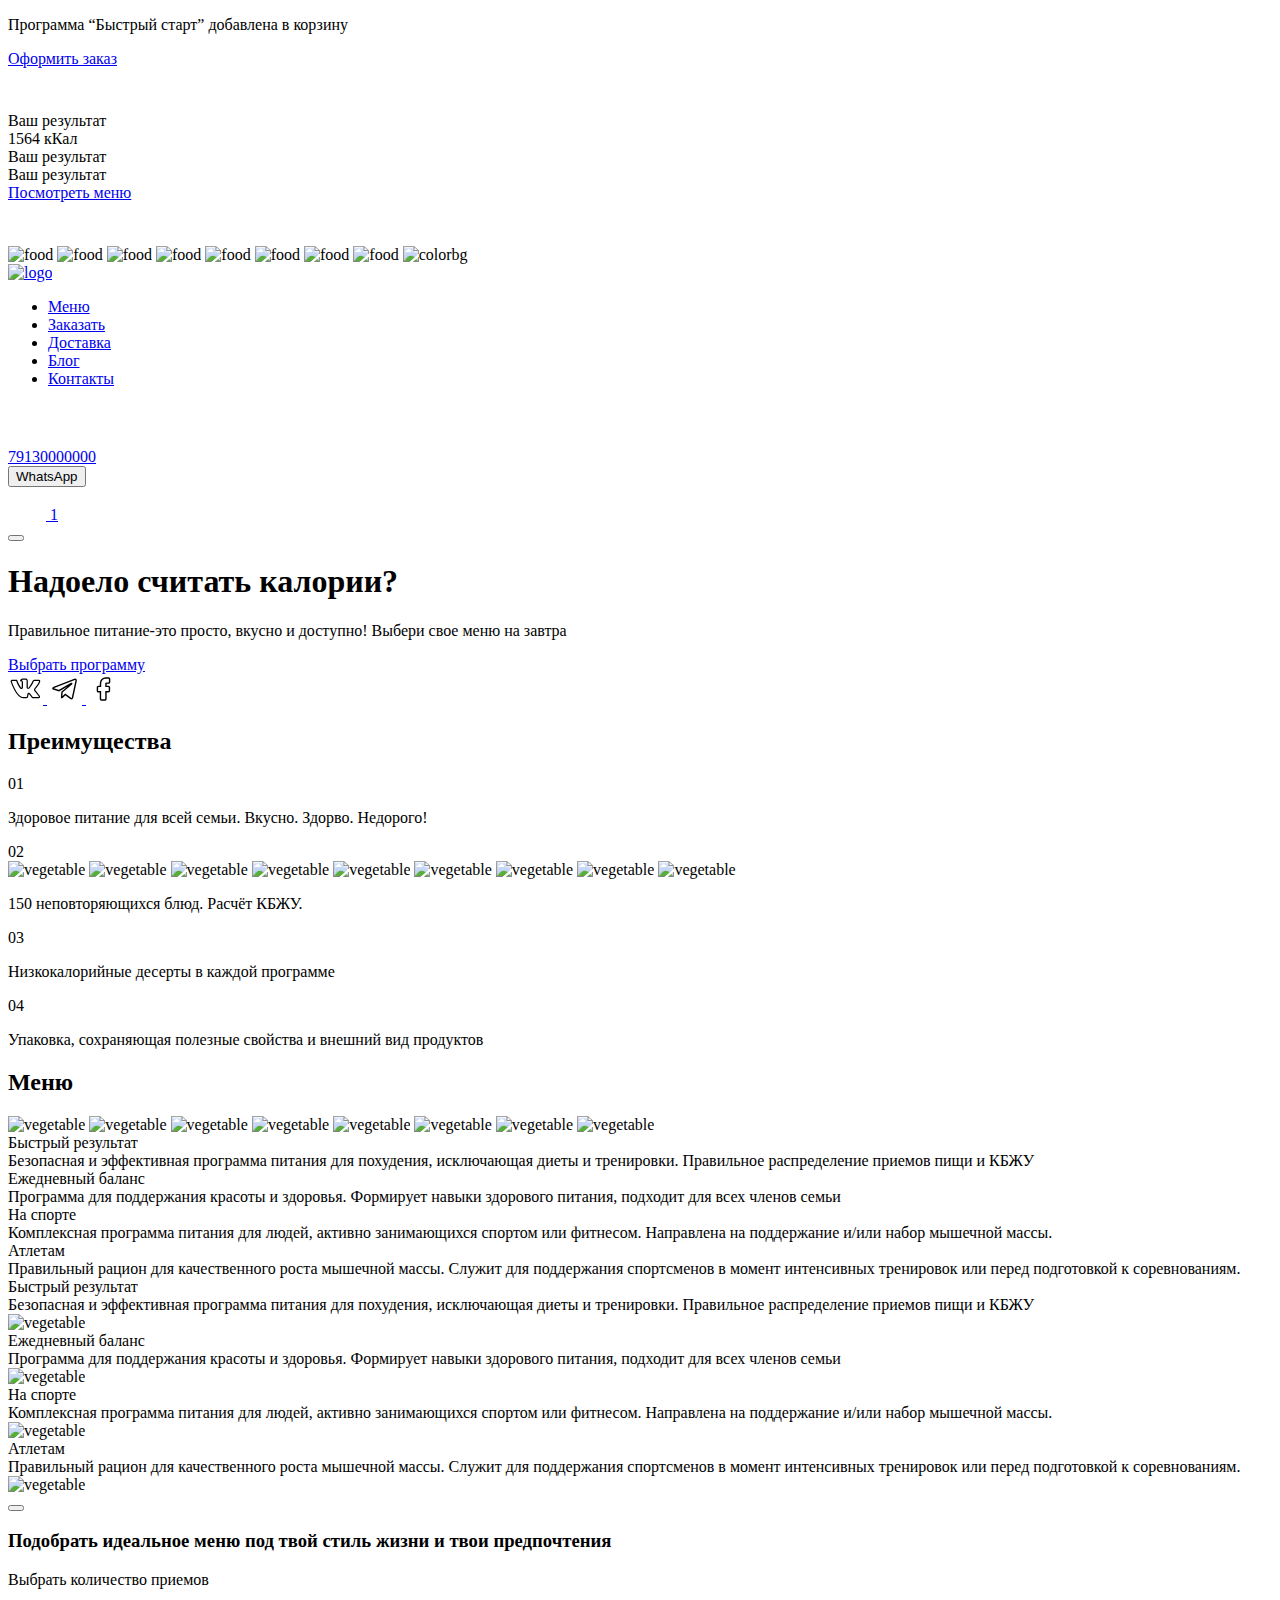
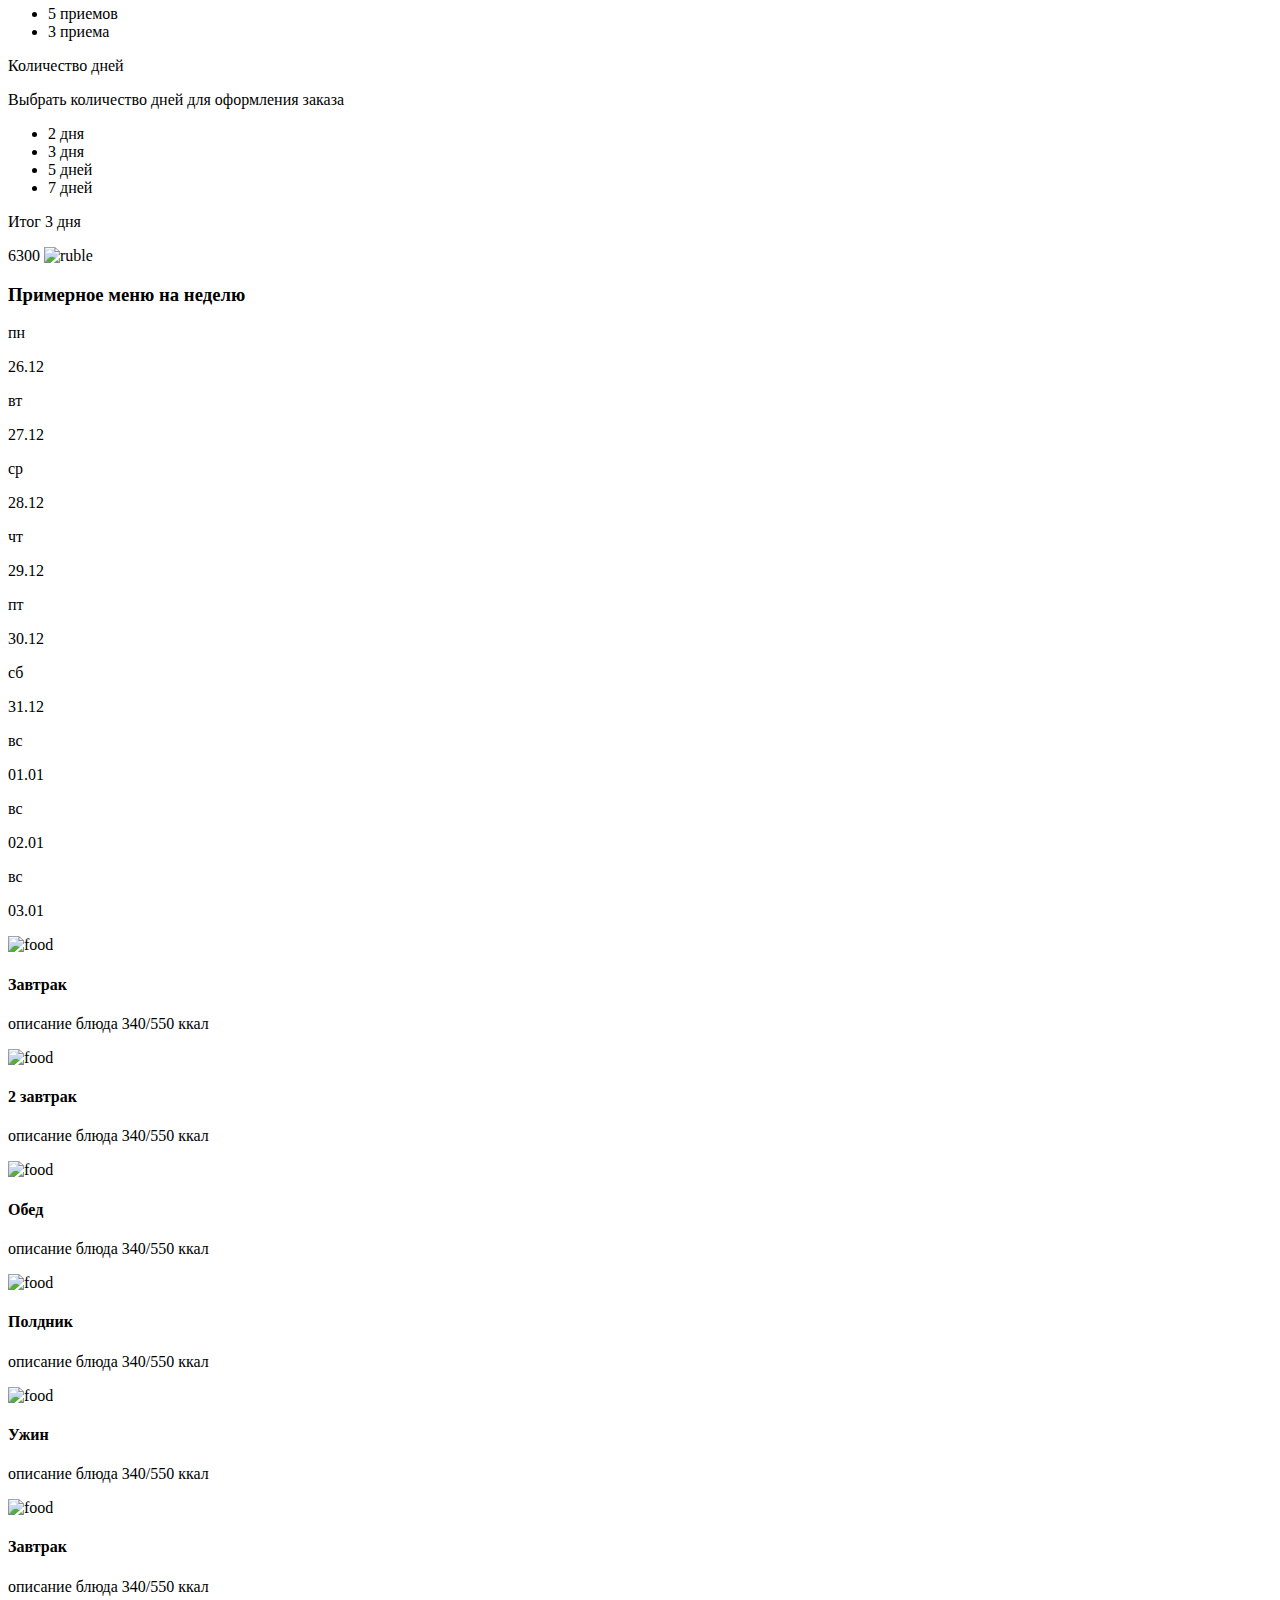
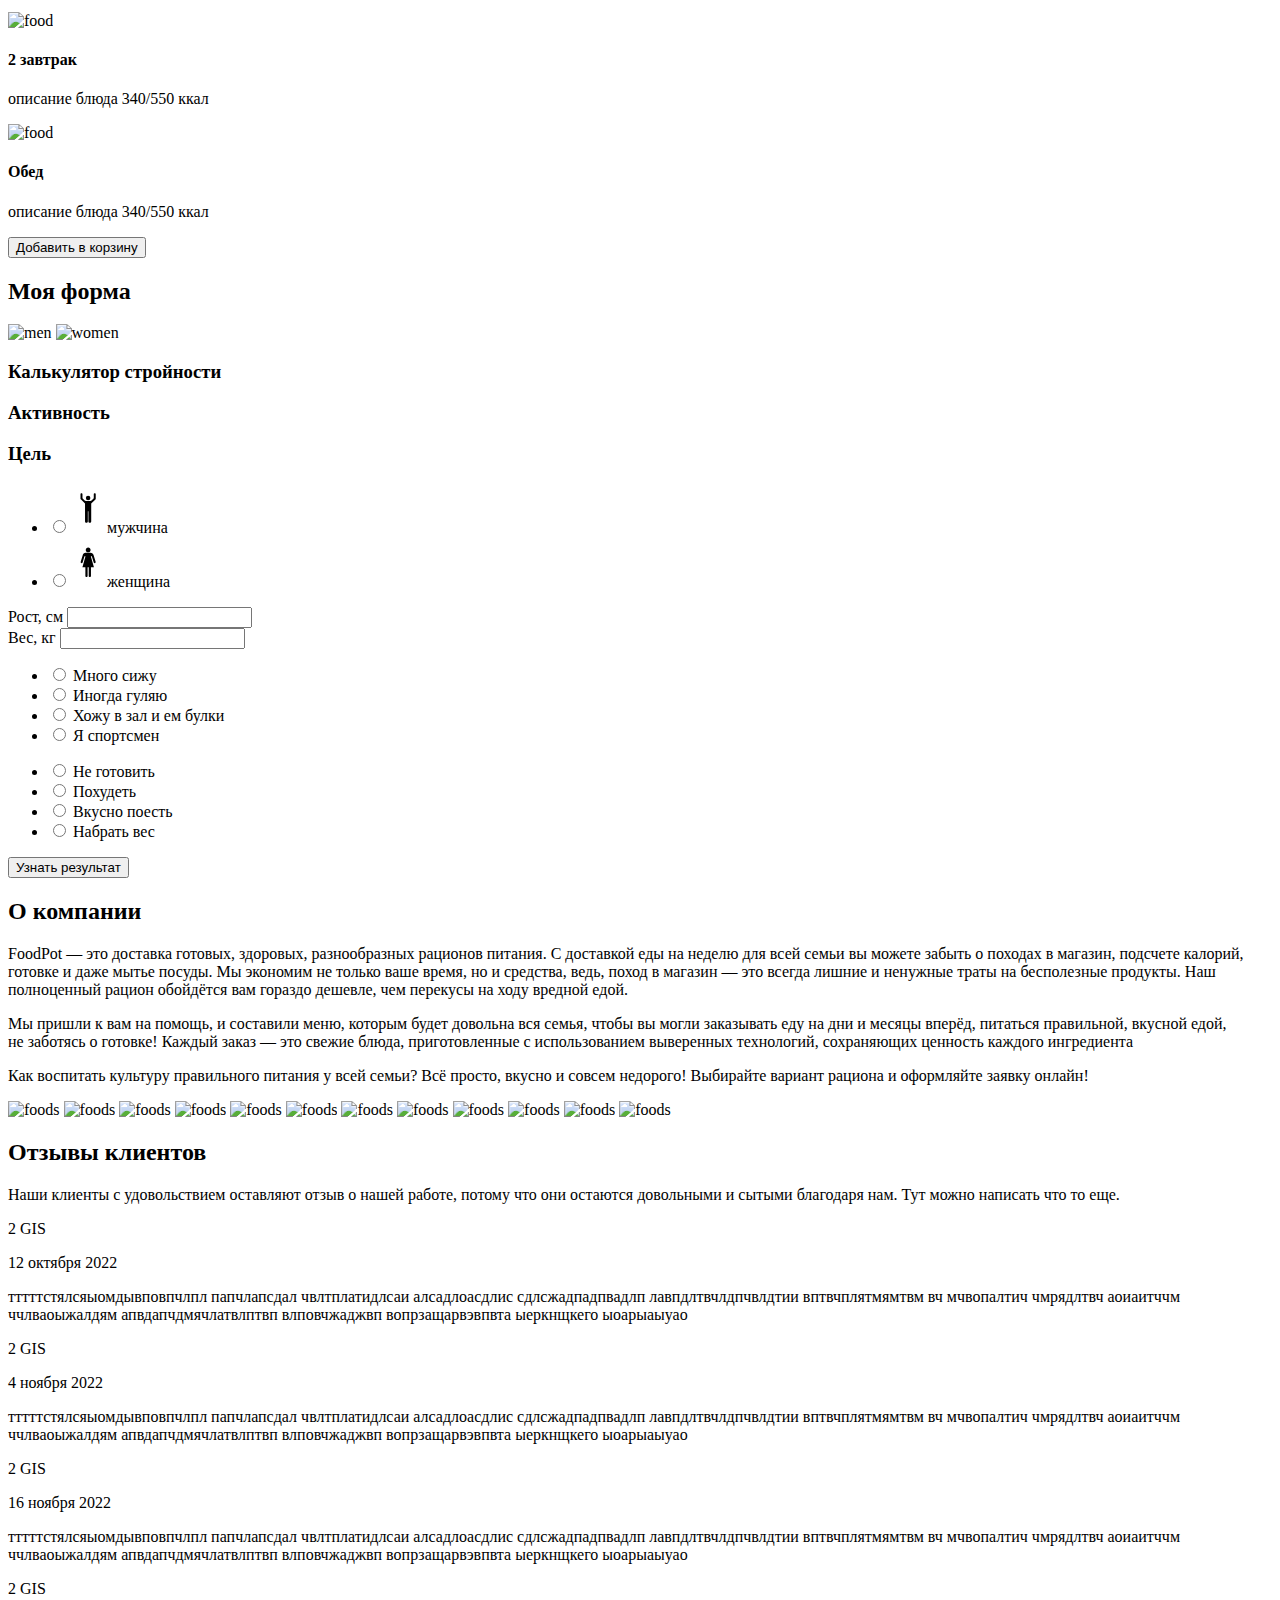
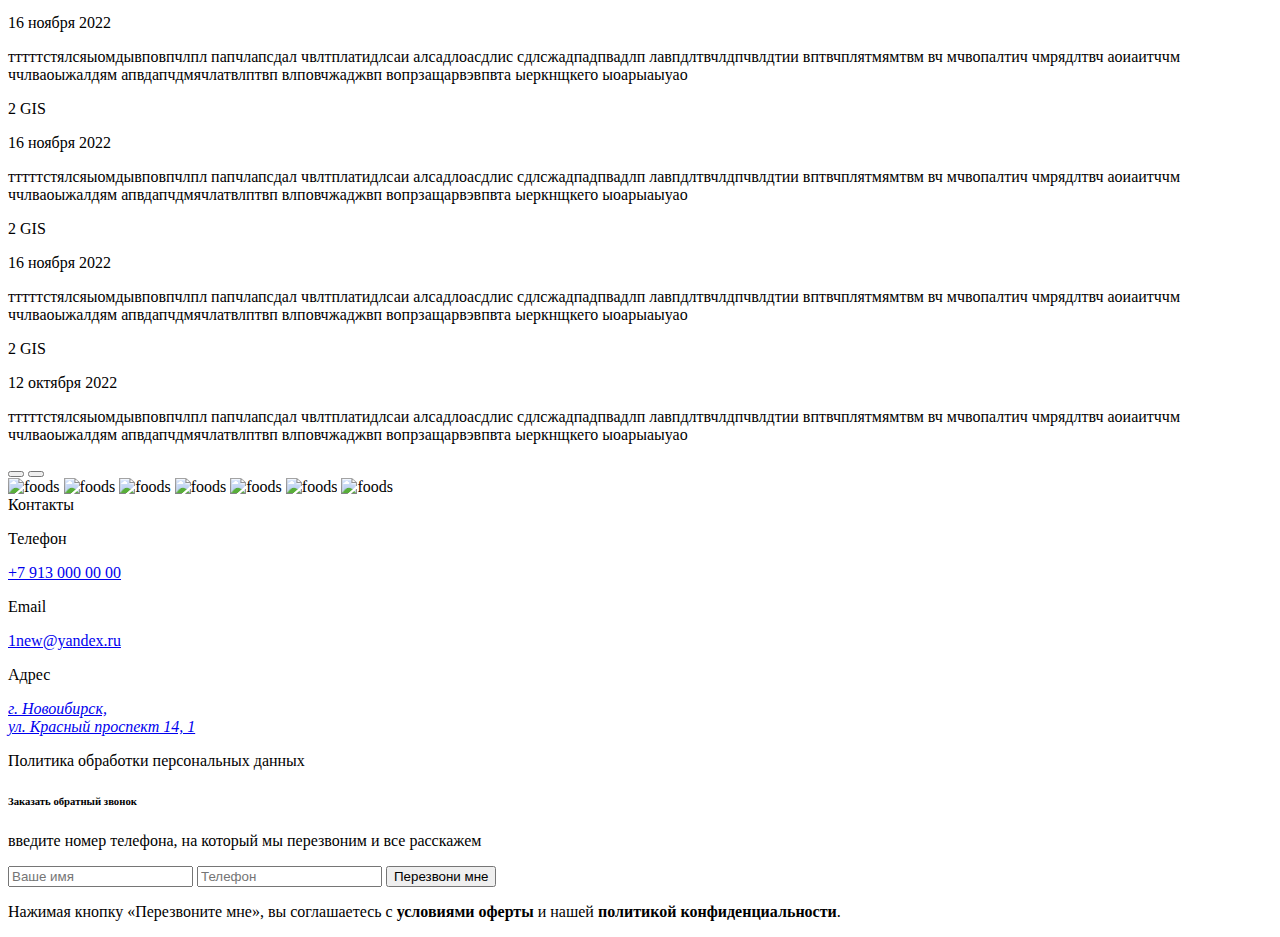
==== index.html @ 32587443 "Add files via upload" ====
<!DOCTYPE html>
<html lang="ru">

<head>
   <meta charset="UTF-8">
   <meta http-equiv="X-UA-Compatible" content="IE=edge">
   <meta name="viewport" content="width=device-width, initial-scale=1.0">
   <title>Proper nutrition</title>

   <!-- Fonts -->
   <link rel="preconnect" href="https://fonts.googleapis.com">
   <link rel="preconnect" href="https://fonts.gstatic.com" crossorigin>
   <link href="https://fonts.googleapis.com/css2?family=Open+Sans&family=Raleway:wght@300;400;600&display=swap"
      rel="stylesheet">
   <!-- /Fonts -->

   <!-- Libs -->
   <link rel="stylesheet" href="libs/swiper/swiper.min.css">
   <!-- Libs END -->

   <link rel="stylesheet" href="css/fonts.css">
   <link rel="stylesheet" href="css/reset.css">
   <link rel="stylesheet" href="css/style.css">
   <link rel="stylesheet" href="css/media.css">


</head>

<body>

   <!-- Modal -->
   <div class="modal modal-progg js-mod-active">
      <div class="modal_wd1">
         <p class="modal_title">Программа “Быстрый старт” добавлена в корзину</p>
         <a class="modal_btn active-btn" href="cart.html">Оформить заказ</a>
         <div class="modal-krest active-btn">
            <svg width="40" height="40" viewBox="0 0 24 24" fill="none" xmlns="http://www.w3.org/2000/svg">
               <path d="M12 12L6 6M12 12L18 18M12 12L18 6M12 12L6 18" stroke="#fff" stroke-linecap="round"
                  stroke-linejoin="round" stroke-width="2" />
            </svg>
         </div>
      </div>
      <div class="overlay"></div>
   </div>

   <div class="modal modal-form js-mod-active">
      <div class="modal_wd2">
         <div class="modal-result">Ваш результат</div>
         <div class="modal-calories">1564 кКал</div>
         <div class="modal-prog">Ваш результат</div>
         <div class="modal-balance">Ваш результат</div>

         <a class="modal_btn1 active-btn" href="#menu">Посмотреть меню</a>
         <div class="modal-krest active-btn">
            <svg width="40" height="40" viewBox="0 0 24 24" fill="none" xmlns="http://www.w3.org/2000/svg">
               <path d="M12 12L6 6M12 12L18 18M12 12L18 6M12 12L6 18" stroke="#fff" stroke-linecap="round"
                  stroke-linejoin="round" stroke-width="2" />
            </svg>
         </div>
      </div>
      <div class="overlay"></div>
   </div>
   <!-- /Modal -->


   <!-- Header -->

   <header class="header">
      <div class="container header_bg">
         <img class="pz_absolut pz_img-1" src="Image/header/headerbg1.png" alt="food">
         <img class="pz_absolut pz_img-2" src="Image/header/headerbg2.png" alt="food">
         <img class="pz_absolut pz_img-3" src="Image/header/headerbg3.png" alt="food">
         <img class="pz_absolut pz_img-4" src="Image/header/headerbg4.png" alt="food">
         <img class="pz_absolut pz_img-5" src="Image/header/headerbg5.png" alt="food">
         <img class="pz_absolut pz_img-6" src="Image/header/headerbg6.png" alt="food">
         <img class="pz_absolut pz_img-7" src="Image/header/headerbg7.png" alt="food">
         <img class="pz_absolut pz_img-8" src="Image/header/headerbg8.png" alt="food">
         <img class="pz_absolut pz_img-9" src="Image/header/headerbg9.png" alt="colorbg">

         <div class="navigation">
            <div class="logo">
               <a href="index.html" class="logo_link"><img class="logo-image" src="Image/header/Logo.png"
                     alt="logo"></a>
            </div>

            <nav class="nav">
               <ul class="nav_list">
                  <li class="nav_link"><a href="#menu">Меню</a></li>
                  <li class="nav_link"><a href="#perfect_menu">Заказать</a></li>
                  <li class="nav_link"><a href="cart.html">Доставка</a></li>
                  <li class="nav_link"><a href="#customer_reviews">Блог</a></li>
                  <li class="nav_link"><a href="#footer_contact"> Контакты </a></li>
                  <div class="nav-krest active-btn">
                     <svg width="40" height="40" viewBox="0 0 24 24" fill="none" xmlns="http://www.w3.org/2000/svg">
                        <path d="M12 12L6 6M12 12L18 18M12 12L18 6M12 12L6 18" stroke="#fff" stroke-linecap="round"
                           stroke-linejoin="round" stroke-width="2" />
                     </svg>
                  </div>
               </ul>
               <div class="header_tel">
                  <a class="header__telItem" href="tel:+79130000000">79130000000</a>
               </div>

               <button class="header_btn active-btn" type="button">WhatsApp</button>
            </nav>

            <div class="header_basket active-btn">
               <a href="cart.html">
                  <svg width="38" height="33" viewBox="0 0 38 33" xmlns="http://www.w3.org/2000/svg">
                     <path fill-rule="evenodd" clip-rule="evenodd"
                        d="M4.33856 0.222168C6.88923 0.222168 9.14164 1.74922 9.89176 3.98704L9.97057 4.22217H33.3168C35.9379 4.22217 37.9659 6.3309 37.6407 8.71831L36.8755 14.3379C36.629 16.1478 35.0799 17.5755 33.1092 17.8089L13.7262 20.1047C13.4964 20.4222 13.2114 20.7107 12.8755 20.9573C12.0034 21.5978 12.4967 22.8888 13.6136 22.8888H33.7025C34.5048 22.8888 35.1551 23.4858 35.1551 24.2222C35.1551 24.9585 34.5048 25.5555 33.7025 25.5555H13.6136C9.75064 25.5555 8.04425 21.0902 11.0607 18.875C11.4394 18.5969 11.5946 18.1346 11.4519 17.7091L7.11516 4.77127C6.7401 3.65236 5.6139 2.88883 4.33856 2.88883H1.74684C0.944633 2.88883 0.294312 2.29188 0.294312 1.5555C0.294312 0.819122 0.944633 0.222168 1.74684 0.222168H4.33856ZM14.3406 17.3431L32.7374 15.1641C33.3943 15.0863 33.9107 14.6104 33.9929 14.0071L34.7581 8.38755C34.8665 7.59174 34.1905 6.88884 33.3168 6.88884H10.8644L14.2285 16.9249C14.2749 17.0634 14.3122 17.203 14.3406 17.3431Z"
                        fill="white" />
                     <path
                        d="M9.0095 29.5555C9.0095 28.0827 10.3101 26.8888 11.9146 26.8888C13.519 26.8888 14.8196 28.0827 14.8196 29.5555C14.8196 31.0283 13.519 32.2222 11.9146 32.2222C10.3101 32.2222 9.0095 31.0283 9.0095 29.5555Z"
                        fill="white" />
                     <path
                        d="M29.3449 26.8888C27.7405 26.8888 26.4399 28.0827 26.4399 29.5555C26.4399 31.0283 27.7405 32.2222 29.3449 32.2222C30.9494 32.2222 32.25 31.0283 32.25 29.5555C32.25 28.0827 30.9494 26.8888 29.3449 26.8888Z"
                        fill="white" />
                  </svg>
                  <span class="basket_goods">1</span>
               </a>
            </div>

            <button type="button" class="navbar" aria-label="open menu">
               <span class="icon-bar"></span>
               <span class="icon-bar"></span>
               <span class="icon-bar"></span>
            </button>

         </div>

         <div class="header_descr">
            <h1 class="header_title">Надоело считать калории?</h1>
            <p class="header_subtitle">Правильное питание-это просто, вкусно и&nbsp;доступно!
               Выбери свое меню на&nbsp;завтра</p>
            <a href="#my_form" class="btn_prog active-btn">Выбрать программу</a>
         </div>
         <div class="header-social_link">
            <a href="/" class="social_link active-btn">
               <svg fill="#000000" width="35" height="30" viewBox="0 0 1024 1024" xmlns="http://www.w3.org/2000/svg">
                  <path
                     d="M3 248c0-38 26-53 58-55l149 1c9 0 17 6 20 15 34 110 76 178 126 255 3 6 8 9 13 9 4 0 8-2 11-7l3-11 1-173c0-25-12-29-40-33-11-2-18-12-18-22 0-2 0-4 1-6 14-43 58-65 120-65l56-1c46 0 88 20 88 79v227c4 3 8 5 13 5 8 0 18-5 26-18 52-73 111-160 119-206 0-2 1-3 2-5 11-22 39-37 51-41 2-1 5-2 9-2h155l10 1c15 0 26 10 31 19 9 14 7 29 8 35v7c-15 91-119 193-163 259-6 8-9 15-9 22 0 6 3 12 8 18l146 184c8 11 12 24 12 35 0 33-31 52-61 55l-17 1H779c-3 0-5 1-8 1-17 0-31-9-41-19-32-39-63-79-94-118-6-8-8-9-14-13-7 29-13 59-20 89l-3 17c-5 18-18 37-42 42l-14 1h-98C272 830 117 584 8 277c-3-8-5-19-5-29zm601 259c-26 0-55-15-55-43V234c0-27-12-37-45-37l-57 2c-32 0-50 5-65 15 23 11 44 26 44 68v176c-3 35-32 58-60 58-19 0-36-11-46-29-45-68-83-132-116-224l-9-26-133-1c-18 0-16 1-16 10 0 6 1 14 2 19l21 56c109 282 246 467 376 467h100c14 0 13-17 16-27l19-88c4-9 7-17 14-24 8-8 17-11 26-11 19 0 37 15 49 29l85 108c7 11 13 13 17 13h165c16 0 30-5 30-15 0-3-1-7-3-10L818 582c-12-15-17-30-17-45 0-16 6-32 16-46 42-63 132-153 153-227l3-13c-1-5-1-9-2-14H814c-10 4-18 10-24 18l-6 19c-23 64-86 152-131 213-15 14-32 20-49 20z" />
               </svg>
            </a>
            <a href="/" class="social_link active-btn">
               <svg width="35" height="30" viewBox="0 0 64 64" xmlns="http://www.w3.org/2000/svg" stroke-width="3"
                  stroke="#000000" fill="none">
                  <path
                     d="M26.67,38.57l-.82,11.54A2.88,2.88,0,0,0,28.14,49l5.5-5.26,11.42,8.35c2.08,1.17,3.55.56,4.12-1.92l7.49-35.12h0c.66-3.09-1.08-4.33-3.16-3.55l-44,16.85C6.47,29.55,6.54,31.23,9,32l11.26,3.5L45.59,20.71c1.23-.83,2.36-.37,1.44.44Z"
                     stroke-linecap="round" />
               </svg>
            </a>
            <a href="/" class="social_link active-btn">
               <svg width="35" height="30" viewBox="0 0 64 64" xmlns="http://www.w3.org/2000/svg" stroke-width="3"
                  stroke="#000000" fill="none">
                  <path
                     d="M37.49,19.86c0-.07.36-.3,1.51-.3h3.76A2.21,2.21,0,0,0,45,17.34h0V10.78a2.22,2.22,0,0,0-2.19-2.26h-5.6a11.47,11.47,0,0,0-8.43,3.28,12,12,0,0,0-3.19,8.64v5.95H21.24A2.23,2.23,0,0,0,19,28.61v7.07a2.21,2.21,0,0,0,2.21,2.21h4.28V53.24a2.22,2.22,0,0,0,2.18,2.25h7.35a2.21,2.21,0,0,0,2.21-2.22h0V37.94h5.23a2.23,2.23,0,0,0,2.22-2.22V28.64a2.21,2.21,0,0,0-2.22-2.21H37.26V21.22A2.44,2.44,0,0,1,37.49,19.86Z"
                     stroke-linecap="round" />
               </svg>
            </a>
         </div>
      </div>
   </header>

   <!-- /Header -->

   <!-- Main -->

   <main>
      <!-- Avantages -->

      <section class="advantages">
         <div class="container">
            <h2 class="advantages_title">Преимущества</h2>
            <div class="advantages_foods">
               <div class="advantages_foods-list">
                  <span class="advantages_number">01</span>
                  <div class="advantages_bg-1 advantages_bg"></div>
                  <p class="advantages_text">Здоровое питание для всей семьи.
                     Вкусно. Здорво. Недорого!</p>
               </div>

               <div class="advantages_foods-list">
                  <span class="advantages_number">02</span>
                  <div class="advantages_bg-2 advantages_bg">
                     <img class="image_item1" src="Image/main/advantages/bg2_1.png" alt="vegetable">
                     <img class="image_item2" src="Image/main/advantages/bg2_2.png" alt="vegetable">
                     <img class="image_item3" src="Image/main/advantages/bg2_3.png" alt="vegetable">
                     <img class="image_item4" src="Image/main/advantages/bg2_5.png" alt="vegetable">
                     <img class="image_item5" src="Image/main/advantages/bg2_4.png" alt="vegetable">
                     <img class="image_item6" src="Image/main/advantages/bg2_6.png" alt="vegetable">
                     <img class="image_item7" src="Image/main/advantages/bg2_7.png" alt="vegetable">
                     <img class="image_item8" src="Image/main/advantages/bg2_8.png" alt="vegetable">
                     <img class="image_item9" src="Image/main/advantages/bg2_9.png" alt="vegetable">
                  </div>
                  <p class="advantages_text">150 неповторяющихся блюд.
                     Расчёт КБЖУ.</p>
               </div>

               <div class="advantages_foods-list">
                  <span class="advantages_number">03</span>
                  <div class="advantages_bg-3 advantages_bg"></div>
                  <p class="advantages_text">Низкокалорийные десерты в&nbsp;каждой программе</p>
               </div>

               <div class="advantages_foods-list">
                  <span class="advantages_number">04</span>
                  <div class="advantages_bg-4 advantages_bg"></div>
                  <p class="advantages_text">Упаковка, сохраняющая полезные свойства и&nbsp;внешний вид продуктов</p>
               </div>
            </div>
         </div>
      </section>

      <!-- /Avantages -->

      <!-- Section - Menu -->

      <section id="menu">
         <div class="container">
            <h2 class="menu_title">Меню</h2>
            <div class="menu_pluses">

               <img class="menu_bg1" src="image/main/menu/menu_bg1.png" alt="vegetable">
               <img class="menu_bg2" src="image/main/menu/menu_bg2.png" alt="vegetable">
               <img class="menu_bg3" src="image/main/menu/menu_bg3.png" alt="vegetable">
               <img class="menu_bg4" src="image/main/menu/menu_bg4.png" alt="vegetable">
               <img class="menu_bg5" src="image/main/menu/menu_bg5.png" alt="vegetable">
               <img class="menu_bg6" src="image/main/menu/menu_bg6.png" alt="vegetable">
               <img class="menu_bg7" src="image/main/menu/menu_bg7.png" alt="vegetable">
               <img class="menu_bg9" src="image/main/menu/menu_bg10.png" alt="vegetable">
               <div class="ellipce_bg"></div>

               <div class="slider_flex">
                  <div class="slider_trumbs">
                     <div class="swiper-container">
                        <div class="swiper-wrapper">
                           <div class="swiper-slide">
                              <div class="menu_item">
                                 <div class="title-menu">Быстрый результат</div>
                                 <div class="subtitle-menu">Безопасная и&nbsp;эффективная программа питания для
                                    похудения, исключающая диеты и&nbsp;тренировки. Правильное распределение приемов
                                    пищи и&nbsp;КБЖУ
                                 </div>
                              </div>
                           </div>
                           <div class="swiper-slide">
                              <div class="menu_item">
                                 <div class="title-menu">Ежедневный баланс</div>
                                 <div class="subtitle-menu">Программа для поддержания красоты и&nbsp;здоровья. Формирует
                                    навыки здорового питания, подходит для всех членов семьи
                                 </div>
                              </div>
                           </div>
                           <div class="swiper-slide">
                              <div class="menu_item">
                                 <div class="title-menu">На спорте</div>
                                 <div class="subtitle-menu">Комплексная программа питания для людей, активно
                                    занимающихся спортом или фитнесом. Направлена
                                    на&nbsp;поддержание и/или набор мышечной массы.
                                 </div>
                              </div>
                           </div>
                           <div class="swiper-slide">
                              <div class="menu_item">
                                 <div class="title-menu">Атлетам</div>
                                 <div class="subtitle-menu">Правильный рацион для качественного роста мышечной массы.
                                    Cлужит для поддержания спортсменов в&nbsp;момент интенсивных тренировок или перед
                                    подготовкой к&nbsp;соревнованиям.
                                 </div>
                              </div>
                           </div>
                        </div>
                     </div>
                  </div>


                  <div class="slider_images">
                     <div class="swiper-container">
                        <div class="swiper-wrapper">
                           <div class="swiper-slide">
                              <div class="menu_foods_descr">
                                 <div class="title_descr_foods">Быстрый результат</div>
                                 <div class="subtitle_descr_foods">Безопасная и эффективная программа питания
                                    для похудения, исключающая диеты и тренировки. Правильное распределение приемов пищи
                                    и КБЖУ
                                 </div>
                                 <div class="slider_img"><img class="menu_bg8" src="image/main/menu/menu_bg8.png"
                                       alt="vegetable">
                                    <div class="elipse_shadow"></div>
                                 </div>
                              </div>
                           </div>
                           <div class="swiper-slide">

                              <div class="menu_foods_descr">
                                 <div class="title_descr_foods">Ежедневный баланс</div>
                                 <div class="subtitle_descr_foods">Программа для поддержания красоты и здоровья.
                                    Формирует навыки здорового питания, подходит для всех членов семьи
                                 </div>
                                 <div class="slider_img"><img class="menu_bg8" src="image/main/menu/menu_bg8.png"
                                       alt="vegetable">
                                    <div class="elipse_shadow"></div>
                                 </div>
                              </div>
                           </div>
                           <div class="swiper-slide">
                              <div class="menu_foods_descr">
                                 <div class="title_descr_foods">На спорте</div>
                                 <div class="subtitle_descr_foods">Комплексная программа питания для людей, активно
                                    занимающихся спортом или фитнесом. Направлена
                                    на поддержание и/или набор мышечной массы.
                                 </div>
                                 <div class="slider_img"><img class="menu_bg8" src="image/main/menu/menu_bg8.png"
                                       alt="vegetable">
                                    <div class="elipse_shadow"></div>
                                 </div>
                              </div>
                           </div>
                           <div class="swiper-slide">
                              <div class="menu_foods_descr">
                                 <div class="title_descr_foods">Атлетам</div>
                                 <div class="subtitle_descr_foods">Правильный рацион для качественного роста мышечной
                                    массы. Cлужит для поддержания спортсменов в момент интенсивных тренировок или перед
                                    подготовкой к соревнованиям.
                                 </div>
                                 <div class="slider_img"><img class="menu_bg8" src="image/main/menu/menu_bg8.png"
                                       alt="vegetable">
                                    <div class="elipse_shadow"></div>
                                 </div>
                              </div>
                           </div>
                        </div>
                     </div>
                  </div>
               </div>
               <button class="menu_btn_next active-btn"></button>
            </div>
         </div>
      </section>

      <!-- /Section - Menu -->

      <!-- Section - perfect_menu  -->

      <section id="perfect_menu">
         <div class="container fx-container">
            <div class="pm_left">
               <h3 class="pm_left-title">Подобрать идеальное меню под твой стиль жизни и&nbsp;твои предпочтения</h3>
            </div>
            <div class="pm_right">
               <div class="pm_bg">
                  <div class="pm_right_title">Выбрать количество приемов</div>
                  <div class="pm_reception">
                     <ul class="pm_menu_number">
                        <li class="menu_number-item">5 приемов</li>
                        <li class="menu_number-item">3 приема</li>
                     </ul>
                  </div>

                  <div class="pm_right_title2">Количество дней</div>
                  <p class="pm_subtitle">Выбрать количество дней для оформления заказа</p>
                  <div class="number_of">
                     <ul class="day_menu-list">
                        <li class="mune_list_item">2 дня</li>
                        <li class="mune_list_item">3 дня</li>
                        <li class="mune_list_item">5 дней</li>
                        <li class="mune_list_item">7 дней</li>
                     </ul>
                  </div>
                  <div class="menu_itog">
                     <p class="menu_itog-day">
                        Итог
                        <span class="total-day">3 дня</span>
                     </p>
                     <p class="menu_itog-money">
                        <span class="order-price">6300</span>
                        <span class="ruble">
                           <img src="/Image/main/perfect_menu/ruble.png" alt="ruble">
                        </span>
                     </p>
                  </div>
               </div>
            </div>
         </div>
      </section>

      <!-- /Section - perfect_menu  -->

      <!-- Section - Menu_week -->

      <section id="menu_week">
         <div class="container">
            <h3 class="week_menu">Примерное меню на неделю</h3>

            <div class="weekday">
               <div class="weekday-slider">
                  <div class="swiper-container">
                     <div class="swiper-wrapper">
                        <div class="swiper-slide">
                           <div class="week_day-item">
                              <div class="weekday_number">
                                 <p class="weekday_text">пн </p>
                                 <p class="weekday_text_number">26.12</p>
                              </div>
                           </div>
                        </div>
                        <div class="swiper-slide">
                           <div class="week_day-item">
                              <div class="weekday_number">
                                 <p class="weekday_text">вт </p>
                                 <p class="weekday_text_number">27.12</p>
                              </div>
                           </div>
                        </div>
                        <div class="swiper-slide">
                           <div class="week_day-item">
                              <div class="weekday_number">
                                 <p class="weekday_text">ср </p>
                                 <p class="weekday_text_number">28.12</p>
                              </div>
                           </div>
                        </div>
                        <div class="swiper-slide">
                           <div class="week_day-item">
                              <div class="weekday_number">
                                 <p class="weekday_text">чт </p>
                                 <p class="weekday_text_number">29.12</p>
                              </div>
                           </div>
                        </div>
                        <div class="swiper-slide">
                           <div class="week_day-item">
                              <div class="weekday_number">
                                 <p class="weekday_text">пт </p>
                                 <p class="weekday_text_number">30.12</p>
                              </div>
                           </div>
                        </div>
                        <div class="swiper-slide">
                           <div class="week_day-item">
                              <div class="weekday_number">
                                 <p class="weekday_text">сб </p>
                                 <p class="weekday_text_number">31.12</p>
                              </div>
                           </div>
                        </div>
                        <div class="swiper-slide">
                           <div class="week_day-item">
                              <div class="weekday_number">
                                 <p class="weekday_text">вс </p>
                                 <p class="weekday_text_number">01.01</p>
                              </div>
                           </div>
                        </div>
                        <div class="swiper-slide">
                           <div class="week_day-item">
                              <div class="weekday_number">
                                 <p class="weekday_text">вс </p>
                                 <p class="weekday_text_number">02.01</p>
                              </div>
                           </div>
                        </div>
                        <div class="swiper-slide">
                           <div class="week_day-item">
                              <div class="weekday_number">
                                 <p class="weekday_text">вс </p>
                                 <p class="weekday_text_number">03.01</p>
                              </div>
                           </div>
                        </div>
                     </div>
                  </div>
               </div>
               <span class="weekday_line"></span>
            </div>

            <div class="week-slider-menu">
               <div class="swiper-container">
                  <div class="swiper-wrapper">
                     <div class="swiper-slide">
                        <div class="menu-group">
                           <div class="menu-foods">
                              <div class="wm_day">
                                 <img class="week_img_ab" src="Image/main/week_day/day1.png" alt="food">
                                 <h4 class="day_title">Завтрак</h4>
                                 <p class="day_descr">описание блюда
                                    340/550 ккал</p>
                              </div>
                           </div>
                           <div class="menu-foods">
                              <div class="wm_day">
                                 <img class="week_img_ab" src="Image/main/week_day/day2.png" alt="food">
                                 <h4 class="day_title">2 завтрак</h4>
                                 <p class="day_descr">описание блюда
                                    340/550 ккал</p>
                              </div>
                           </div>
                           <div class="menu-foods">
                              <div class="wm_day">
                                 <img class="week_img_ab" src="Image/main/week_day/day3.png" alt="food">
                                 <h4 class="day_title">Обед</h4>
                                 <p class="day_descr">описание блюда
                                    340/550 ккал</p>
                              </div>
                           </div>
                           <div class="menu-foods">
                              <div class="wm_day">
                                 <img class="week_img_ab" src="Image/main/week_day/day4.png" alt="food">
                                 <h4 class="day_title">Полдник</h4>
                                 <p class="day_descr">описание блюда
                                    340/550 ккал</p>
                              </div>
                           </div>
                           <div class="menu-foods">
                              <div class="wm_day">
                                 <img class="week_img_ab" src="Image/main/week_day/day5.png" alt="food">
                                 <h4 class="day_title">Ужин</h4>
                                 <p class="day_descr">описание блюда
                                    340/550 ккал</p>
                              </div>
                           </div>
                        </div>
                     </div>

                     <div class="swiper-slide">
                        <div class="menu-group">
                           <div class="menu-foods">
                              <div class="wm_day">
                                 <img class="week_img_ab" src="Image/main/week_day/day1.png" alt="food">
                                 <h4 class="day_title">Завтрак</h4>
                                 <p class="day_descr">описание блюда
                                    340/550 ккал</p>
                              </div>
                           </div>
                           <div class="menu-foods">
                              <div class="wm_day">
                                 <img class="week_img_ab" src="Image/main/week_day/day2.png" alt="food">
                                 <h4 class="day_title">2 завтрак</h4>
                                 <p class="day_descr">описание блюда
                                    340/550 ккал</p>
                              </div>
                           </div>
                           <div class="menu-foods">
                              <div class="wm_day">
                                 <img class="week_img_ab" src="Image/main/week_day/day3.png" alt="food">
                                 <h4 class="day_title">Обед</h4>
                                 <p class="day_descr">описание блюда
                                    340/550 ккал</p>
                              </div>
                           </div>
                        </div>
                     </div>
                  </div>
               </div>
               <div class="btn_center">
                  <button class="basket_btn active-btn" type="button">Добавить в корзину</button>
               </div>
            </div>
         </div>
      </section>

      <!-- Section - Menu_week -->

      <!-- Section - My form -->

      <section id="my_form">
         <div class="container">
            <h2 class="form_title">Моя форма</h2>
            <div class="сalculator_slim">
               <img class="сalculator_men" src="Image/main/my_form/men.png" alt="men">
               <img class="сalculator_women" src="Image/main/my_form/women.png" alt="women">
               <h3 class="calculator_title cl_title1">Калькулятор стройности</h3>
               <h3 class="calculator_title cl_title2">Активность</h3>
               <h3 class="calculator_title cl_title3">Цель</h3>
               <div class="сalculator_circle"></div>
               <span class="calculator_line"></span>

               <form method="post" id="calculator" novalidate>
                  <ul class="gender-list">
                     <li class="gender-item men-bg svg_gender-active">
                        <input type="radio" name="gemder" value="MEN">
                        <svg fill="#000" height="50" width="30" version="1.1" xmlns="http://www.w3.org/2000/svg"
                           xmlns:xlink="http://www.w3.org/1999/xlink" viewBox="0 0 256 256" xml:space="preserve">
                           <g>
                              <circle cx="129" cy="43.7" r="19.2" />
                              <path d="M185.6,1.5c-4.6,0-8.4,3.8-8.4,8.4v34.9l-18.7,18.7c-2.8,2.8-6.6,4.2-10.3,4.2H129h0h-19.2c-3.7,0-7.5-1.4-10.3-4.2
                                 L80.8,44.8V9.9c0-4.6-3.8-8.4-8.4-8.4c-4.6,0-8.4,3.8-8.4,8.4v38.4c0,2.4,1,4.5,2.6,6l36,36v1.3v64.8v86.4c0,6.6,5.4,12,12,12
                                 s12-5.4,12-12v-84c0-1.3,1.1-2.4,2.4-2.4s2.4,1.1,2.4,2.4v84c0,6.6,5.4,12,12,12s12-5.4,12-12v-86.4h0V90.4l36-36
                                 c1.6-1.5,2.6-3.7,2.6-6V9.9C194,5.3,190.2,1.5,185.6,1.5z" />
                           </g>
                        </svg>
                        мужчина
                     </li>
                     <li class="gender-item woman-bg">
                        <input type="radio" name="gemder" value="WOOMEN">
                        <svg fill="#000" height="50" width="30" version="1.1" xmlns="http://www.w3.org/2000/svg"
                           xmlns:xlink="http://www.w3.org/1999/xlink" viewBox="-63 65 128 128" xml:space="preserve">
                           <path d="M11.3,89.8c7.2,0,12.4,5.9,13.4,9.2l8.8,29c1.8,6.2-6.2,8.8-8.1,2.7l-8-26.6H13l13.3,47.3H13.6v36.9c0,6.3-9.5,6.3-9.5,0
                                    v-37.2h-4.8v37.1c0,6.4-9.5,6.4-9.5,0v-36.8h-12.7l13.2-47.3h-4.4l-7.9,26.7c-1.9,5.8-9.9,3.4-8.1-2.8l8.8-29
                                    c0.9-3.3,5.1-9.2,12.4-9.2C-8.9,89.8,11.3,89.8,11.3,89.8z" />
                           <path
                              d="M1.7,87.6C7.4,87.6,12,83,12,77.3C12,71.6,7.4,67,1.7,67C-4,67-8.5,71.6-8.5,77.3C-8.5,83-4,87.6,1.7,87.6" />
                        </svg>
                        женщина
                     </li>
                  </ul>

                  <div class="item-rost">
                     <label for="rost">Рост, см</label>
                     <input type="text" id="rost" name="WEIGHT">
                  </div>

                  <div class="item-ves">
                     <label for="ves">Вес, кг</label>
                     <input type="text" id="ves" name="HEIGHT">
                  </div>



                  <ul class="cel-fitness">
                     <li class="cacl-li point-bg1">
                        <input type="radio" name="ACTIVE" value="ACTIVE_SIT">
                        <span class="text-calc_pz1">Много сижу</span>
                     </li>
                     <li class="cacl-li point-bg2">
                        <input type="radio" name="ACTIVE" value="ACTIVE_WALK">
                        <span class="text-calc_pz2">Иногда гуляю</span>
                     </li>
                     <li class="cacl-li point-bg3">
                        <input type="radio" name="ACTIVE" value="ACTIVE_GUM">
                        <span class="text-calc_pz3">Хожу в зал и ем булки</span>
                     </li>
                     <li class="cacl-li point-bg4">
                        <input type="radio" name="ACTIVE" value="ACTIVE_SUPERMEN">
                        <span class="text-calc_pz4">Я спортсмен</span>
                     </li>
                  </ul>

                  <ul class="cel-people">
                     <li class="cacl-li point-bg5">
                        <input type="radio" name="TARGET" value="TARGET_NO_COOK">
                        <span class="text-calc_pz5">Не готовить</span>
                     </li>
                     <li class="cacl-li point-bg6">
                        <input type="radio" name="TARGET" value="TARGET_FIT">
                        <span class="text-calc_pz6">Похудеть</span>
                     </li>
                     <li class="cacl-li point-bg7">
                        <input type="radio" name="TARGET" value="TARGET_FOOD_GOOD">
                        <span class="text-calc_pz7">Вкусно поесть</span>
                     </li>
                     <li class="cacl-li point-bg8">
                        <input type="radio" name="TARGET" value="TARGET_WEIGHT">
                        <span class="text-calc_pz8">Набрать вес</span>
                     </li>
                  </ul>
                  <button class="calc-btn active-btn model-open" type="button">Узнать результат</button>
               </form>
            </div>
         </div>
      </section>

      <!-- /Section - My form -->

      <!-- Section - My company -->

      <section class="company">
         <div class="container ta_center">
            <h2 class="company_title">О компании</h2>
            <div class="company_descr">
               <p class="company_descr_text">FoodPot&nbsp;&mdash; это доставка готовых, здоровых, разнообразных рационов
                  питания. С
                  доставкой еды на&nbsp;неделю для всей семьи вы&nbsp;можете забыть о&nbsp;походах в&nbsp;магазин,
                  подсчете калорий, готовке
                  и&nbsp;даже мытье посуды. Мы&nbsp;экономим не&nbsp;только ваше время, но&nbsp;и&nbsp;средства, ведь,
                  поход в&nbsp;магазин&nbsp;&mdash; это
                  всегда лишние и&nbsp;ненужные траты на&nbsp;бесполезные продукты. Наш полноценный рацион обойдётся вам
                  гораздо
                  дешевле, чем перекусы на&nbsp;ходу вредной едой.</p>
               <p class="company_descr_text">
                  Мы&nbsp;пришли к&nbsp;вам на&nbsp;помощь, и&nbsp;составили меню, которым будет довольна вся семья,
                  чтобы вы&nbsp;могли
                  заказывать еду на&nbsp;дни и&nbsp;месяцы вперёд, питаться правильной, вкусной едой, не&nbsp;заботясь
                  о&nbsp;готовке!
                  Каждый заказ&nbsp;&mdash; это свежие блюда, приготовленные с&nbsp;использованием выверенных
                  технологий, сохраняющих
                  ценность каждого ингредиента</p>
               <p class="company_descr_text">
                  Как воспитать культуру правильного питания у&nbsp;всей семьи? Всё просто, вкусно и&nbsp;совсем
                  недорого!
                  Выбирайте вариант рациона и&nbsp;оформляйте заявку онлайн!</p>

               <img class="bg_company_img1" src="Image/main/company/bg_company1.png" alt="foods">
               <img class="bg_company_img2" src="Image/main/company/bg_company2.png" alt="foods">
               <img class="bg_company_img3" src="Image/main/company/bg_company3.png" alt="foods">
               <img class="bg_company_img4" src="Image/main/company/bg_company4.png" alt="foods">
               <img class="bg_company_img5" src="Image/main/company/bg_company5.png" alt="foods">
               <img class="bg_company_img6" src="Image/main/company/bg_company6.png" alt="foods">
               <img class="bg_company_img7" src="Image/main/company/bg_company7.png" alt="foods">
               <img class="bg_company_img8" src="Image/main/company/bg_company8.png" alt="foods">
               <img class="bg_company_img9" src="Image/main/company/bg_company9.png" alt="foods">
               <img class="bg_company_img10" src="Image/main/company/bg_company10.png" alt="foods">
               <img class="bg_company_img11" src="Image/main/company/bg_company11.png" alt="foods">
               <img class="bg_company_img12" src="Image/main/company/bg_company12.png" alt="foods">
            </div>
         </div>
      </section>

      <!-- Section - My company -->

      <!-- Section - Customer_reviews -->
      <section id="customer_reviews">
         <div class="container">
            <h2 class="customer_reviews_title">Отзывы клиентов</h2>
            <p class="customer_reviews_descr">Наши клиенты с&nbsp;удовольствием оставляют отзыв о&nbsp;нашей работе,
               потому что
               они остаются довольными и&nbsp;сытыми благодаря нам. Тут можно написать что то&nbsp;еще.</p>
            <div class="swiper_revies_item">
               <div class="swiper-container">
                  <div class="swiper-wrapper">
                     <div class="swiper-slide">
                        <div class="slide_card">
                           <div class="card_reviews">
                              <div class="image_pz card_image1"></div>
                              <p class="social_reviews">2 GIS</p>
                              <time class="time_reviews" datetime="2022-10-12">12 октября 2022</time>
                           </div>
                           <p class="reviews_card_descr">тттттстялсяыомдывповпчлпл папчлапсдал чвлтплатидлсаи
                              алсадлоасдлис
                              сдлсжадпадпвадлп
                              лавпдлтвчлдпчвлдтии вптвчплятмямтвм вч мчвопалтич чмрядлтвч аоиаитччм ччлваоыжалдям
                              апвдапчдмячлатвлптвп влповчжаджвп вопрзащарвэвпвта ыеркнщкего ыоарыаыуао</p>
                        </div>
                     </div>
                     <div class="swiper-slide">
                        <div class="slide_card">
                           <div class="card_reviews">
                              <div class="image_pz card_image2"></div>
                              <p class="social_reviews">2 GIS</p>
                              <time class="time_reviews" datetime="2022-11-04">4 ноября 2022</time>
                           </div>
                           <p class="reviews_card_descr">тттттстялсяыомдывповпчлпл папчлапсдал чвлтплатидлсаи
                              алсадлоасдлис
                              сдлсжадпадпвадлп
                              лавпдлтвчлдпчвлдтии вптвчплятмямтвм вч мчвопалтич чмрядлтвч аоиаитччм ччлваоыжалдям
                              апвдапчдмячлатвлптвп влповчжаджвп вопрзащарвэвпвта ыеркнщкего ыоарыаыуао</p>
                        </div>
                     </div>
                     <div class="swiper-slide">
                        <div class="slide_card">
                           <div class="card_reviews">
                              <div class="image_pz card_image3"></div>
                              <p class="social_reviews">2 GIS</p>
                              <time class="time_reviews" datetime="2022-11-16">16 ноября 2022</time>
                           </div>
                           <p class="reviews_card_descr">тттттстялсяыомдывповпчлпл папчлапсдал чвлтплатидлсаи
                              алсадлоасдлис
                              сдлсжадпадпвадлп
                              лавпдлтвчлдпчвлдтии вптвчплятмямтвм вч мчвопалтич чмрядлтвч аоиаитччм ччлваоыжалдям
                              апвдапчдмячлатвлптвп влповчжаджвп вопрзащарвэвпвта ыеркнщкего ыоарыаыуао</p>
                        </div>
                     </div>
                     <div class="swiper-slide">
                        <div class="slide_card">
                           <div class="card_reviews">
                              <div class="image_pz card_image3"></div>
                              <p class="social_reviews">2 GIS</p>
                              <time class="time_reviews" datetime="2022-11-16">16 ноября 2022</time>
                           </div>
                           <p class="reviews_card_descr">тттттстялсяыомдывповпчлпл папчлапсдал чвлтплатидлсаи
                              алсадлоасдлис
                              сдлсжадпадпвадлп
                              лавпдлтвчлдпчвлдтии вптвчплятмямтвм вч мчвопалтич чмрядлтвч аоиаитччм ччлваоыжалдям
                              апвдапчдмячлатвлптвп влповчжаджвп вопрзащарвэвпвта ыеркнщкего ыоарыаыуао</p>
                        </div>
                     </div>
                     <div class="swiper-slide">
                        <div class="slide_card">
                           <div class="card_reviews">
                              <div class="image_pz card_image3"></div>
                              <p class="social_reviews">2 GIS</p>
                              <time class="time_reviews" datetime="2022-11-16">16 ноября 2022</time>
                           </div>
                           <p class="reviews_card_descr">тттттстялсяыомдывповпчлпл папчлапсдал чвлтплатидлсаи
                              алсадлоасдлис
                              сдлсжадпадпвадлп
                              лавпдлтвчлдпчвлдтии вптвчплятмямтвм вч мчвопалтич чмрядлтвч аоиаитччм ччлваоыжалдям
                              апвдапчдмячлатвлптвп влповчжаджвп вопрзащарвэвпвта ыеркнщкего ыоарыаыуао</p>
                        </div>
                     </div>
                     <div class="swiper-slide">
                        <div class="slide_card">
                           <div class="card_reviews">
                              <div class="image_pz card_image2"></div>
                              <p class="social_reviews">2 GIS</p>
                              <time class="time_reviews" datetime="2022-11-16">16 ноября 2022</time>
                           </div>
                           <p class="reviews_card_descr">тттттстялсяыомдывповпчлпл папчлапсдал чвлтплатидлсаи
                              алсадлоасдлис
                              сдлсжадпадпвадлп
                              лавпдлтвчлдпчвлдтии вптвчплятмямтвм вч мчвопалтич чмрядлтвч аоиаитччм ччлваоыжалдям
                              апвдапчдмячлатвлптвп влповчжаджвп вопрзащарвэвпвта ыеркнщкего ыоарыаыуао</p>
                        </div>
                     </div>
                     <div class="swiper-slide">
                        <div class="slide_card">
                           <div class="card_reviews">
                              <div class="image_pz card_image1"></div>
                              <p class="social_reviews">2 GIS</p>
                              <time class="time_reviews" datetime="2022-10-12">12 октября 2022</time>
                           </div>
                           <p class="reviews_card_descr">тттттстялсяыомдывповпчлпл папчлапсдал чвлтплатидлсаи
                              алсадлоасдлис
                              сдлсжадпадпвадлп
                              лавпдлтвчлдпчвлдтии вптвчплятмямтвм вч мчвопалтич чмрядлтвч аоиаитччм ччлваоыжалдям
                              апвдапчдмячлатвлптвп влповчжаджвп вопрзащарвэвпвта ыеркнщкего ыоарыаыуао</p>
                        </div>
                     </div>

                  </div>
               </div>
               <div class="pag_group">
                  <div class="swiper-pagination"></div>
                  <button class="sw-button-prev active-btn"></button>
                  <button class="sw-button-next active-btn"></button>
               </div>
            </div>
         </div>
      </section>

      <!-- /Section - Customer_reviews -->

      <!-- /Menu -->

   </main>
   <!-- /Main -->

   <!-- Footer -->
   <footer id="footer">

      <div class="container footer_container">

         <div id="footer_contact">
            <img class="footer_food_bg1" src="Image/footer/footer_bg1.png" alt="foods">
            <img class="footer_food_bg2" src="Image/footer/footer_bg2.png" alt="foods">
            <img class="footer_food_bg3" src="Image/footer/footer_bg3.png" alt="foods">
            <img class="footer_food_bg4" src="Image/footer/footer_bg4.png" alt="foods">
            <img class="footer_food_bg5" src="Image/footer/footer_bg5.png" alt="foods">
            <img class="footer_food_bg6" src="Image/footer/footer_bg6.png" alt="foods">
            <img class="footer_food_bg7" src="Image/footer/footer_bg7.png" alt="foods">

            <div class="footer_contact_title">Контакты</div>

            <div class="contact_group">
               <div class="contact_group1">
                  <p class="footer_contact_descr">Телефон</p>
                  <a class="footer_tel" href="tel:+79130000000">+7 913 000 00 00</a>
               </div>
               <div class="contact_group2">
                  <p class="footer_contact_descr">Email</p>
                  <a class="footer_mail" href="mailto:1new@yandex.ru">1new@yandex.ru</a>
               </div>
            </div>

            <p class="footer_contact_descr">Адрес</p>
            <address class="address"><a class="address_link" target="_blank"
                  href="https://www.google.ru/maps/place/%D0%9A%D1%80%D0%B0%D1%81%D0%BD%D1%8B%D0%B9+%D0%BF%D1%80-%D1%82.,+14%2F1/@55.0194781,82.9230988,18z/data=!4m6!3m5!1s0x42dfe67842489623:0xf9574ab8d5149c3c!4b1!8m2!3d55.0196184!4d82.9237917">
                  г. Новоибирск, <br>ул. Красный проспект 14, 1</a></address>
            <p class="footer_politic">Политика обработки персональных данных</p>
            <div class="footer_form">
               <form class="order_food" method="post">
                  <H6 class="order_food_title">Заказать обратный звонок</H6>
                  <p class="order_food_descr">введите номер телефона, на&nbsp;который мы&nbsp;перезвоним и&nbsp;все
                     расскажем</p>
                  <input class="footer_int_name" type="name" placeholder="Ваше имя" required maxlength="25">
                  <input class="footer_int_tel" type="phone" placeholder="Телефон" required maxlength="17">
                  <button class="footer_btn active-btn" type="submit">Перезвони мне</button>
                  <p class="footer_confed">Нажимая кнопку &laquo;Перезвоните мне&raquo;, вы&nbsp;соглашаетесь
                     с&nbsp;<b>условиями оферты</b> и
                     нашей <b>политикой конфиденциальности</b>.</p>
               </form>
            </div>
         </div>
      </div>

   </footer>
   <!-- /Footer -->

   <script src="libs/swiper/swiper.min.js"></script>
   <script src="JS/main.js"></script>

</body>

</html>
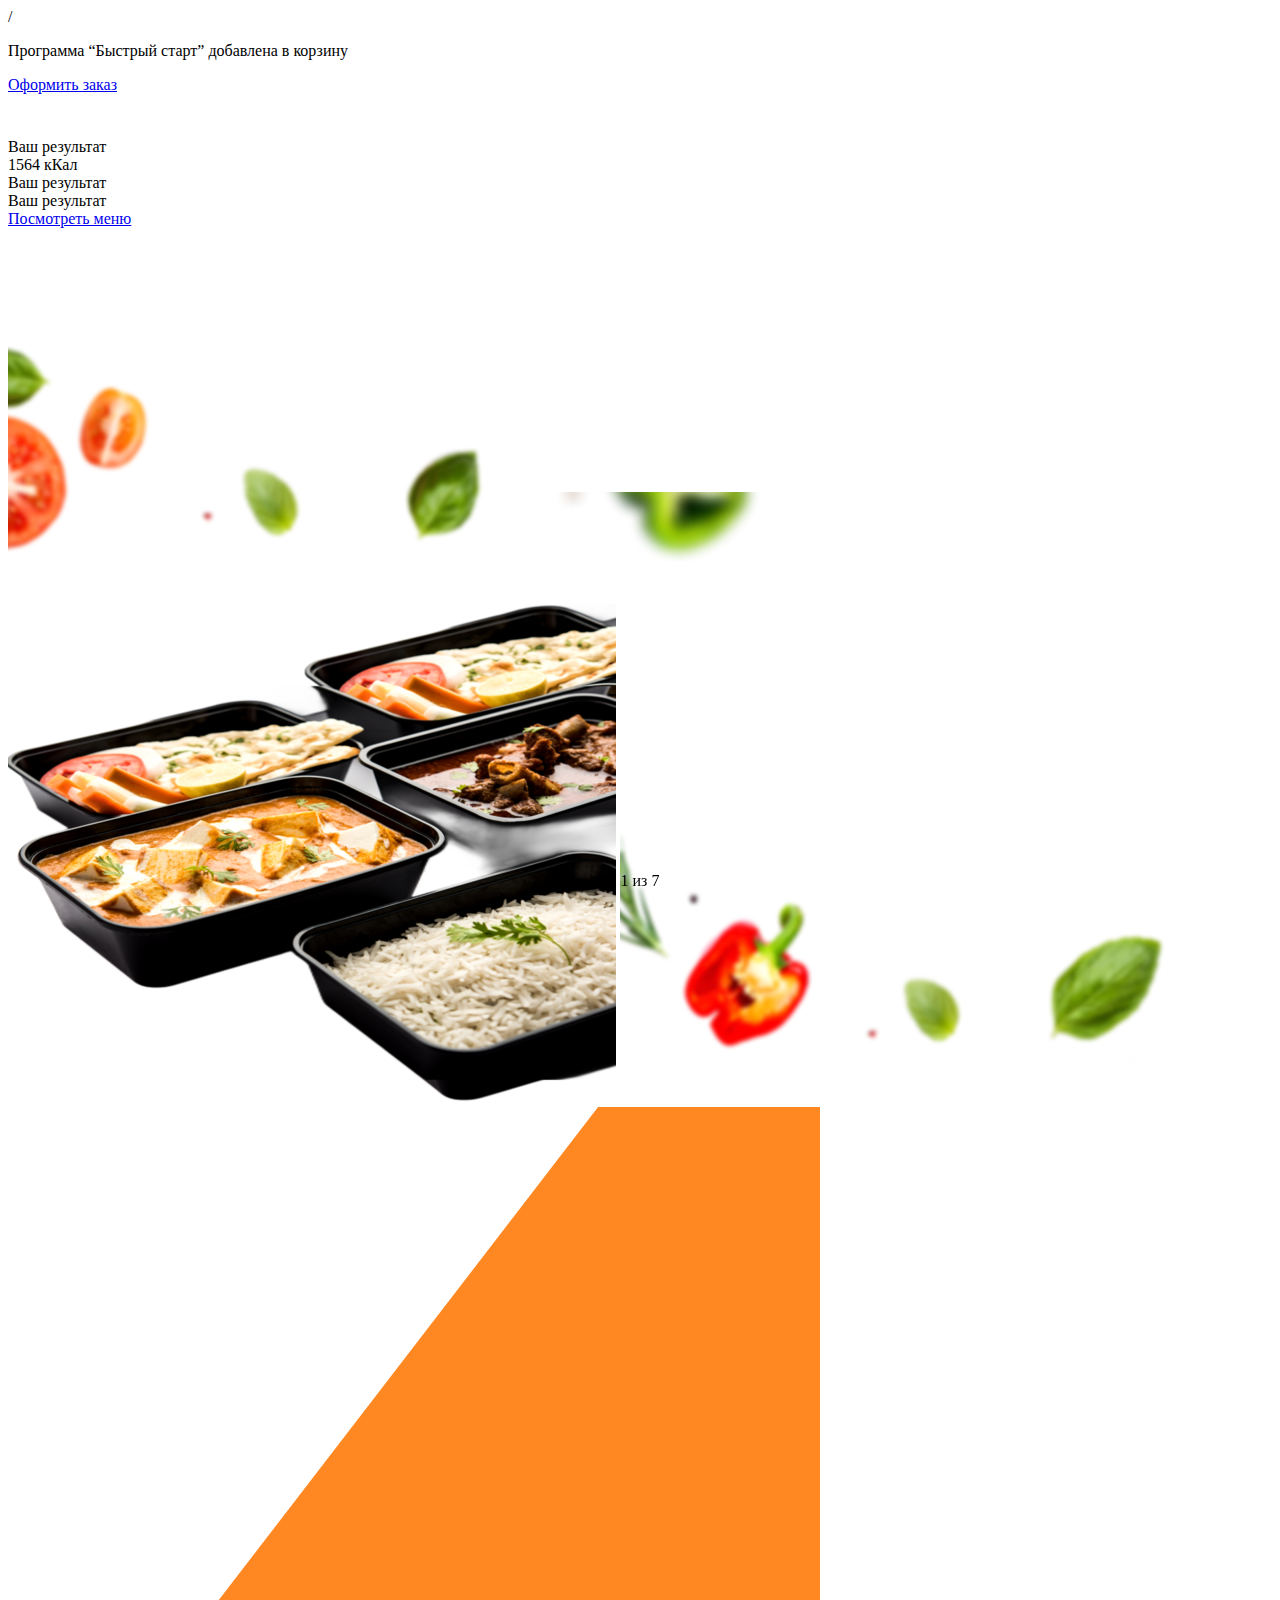
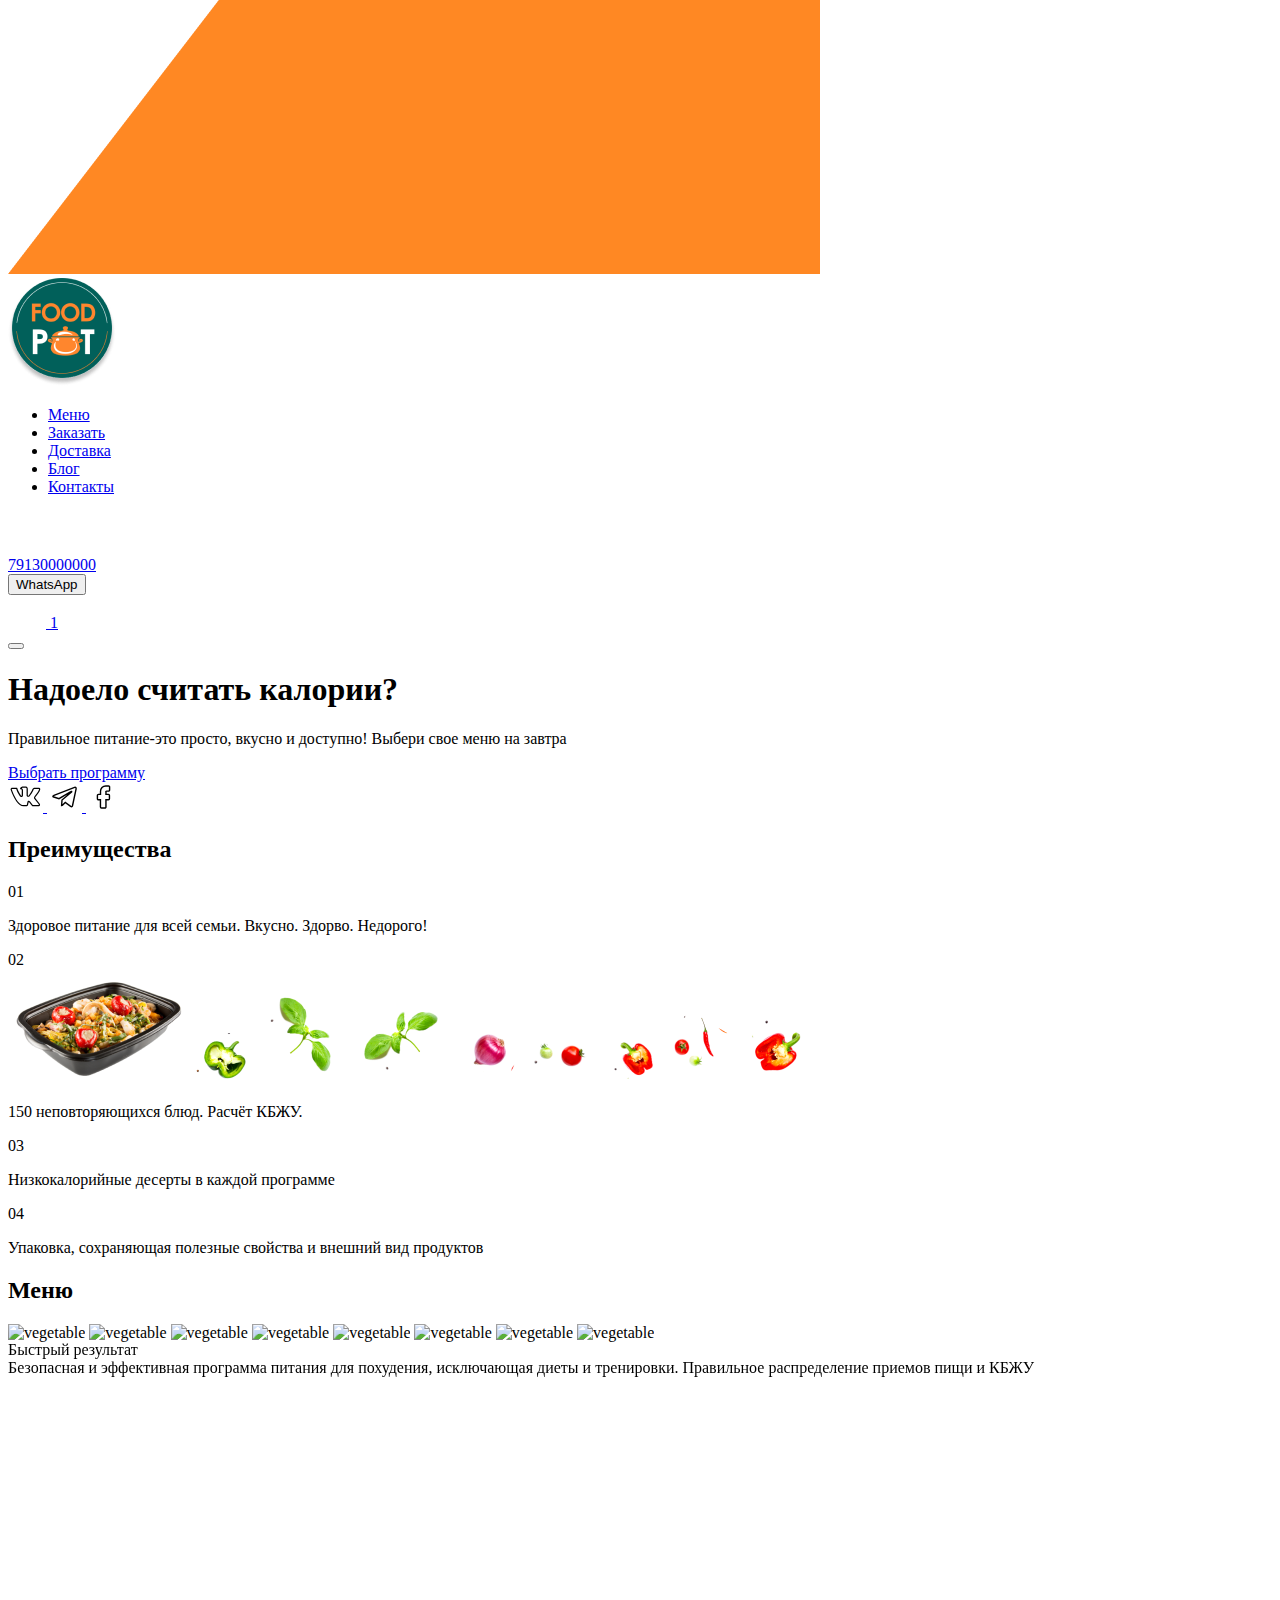
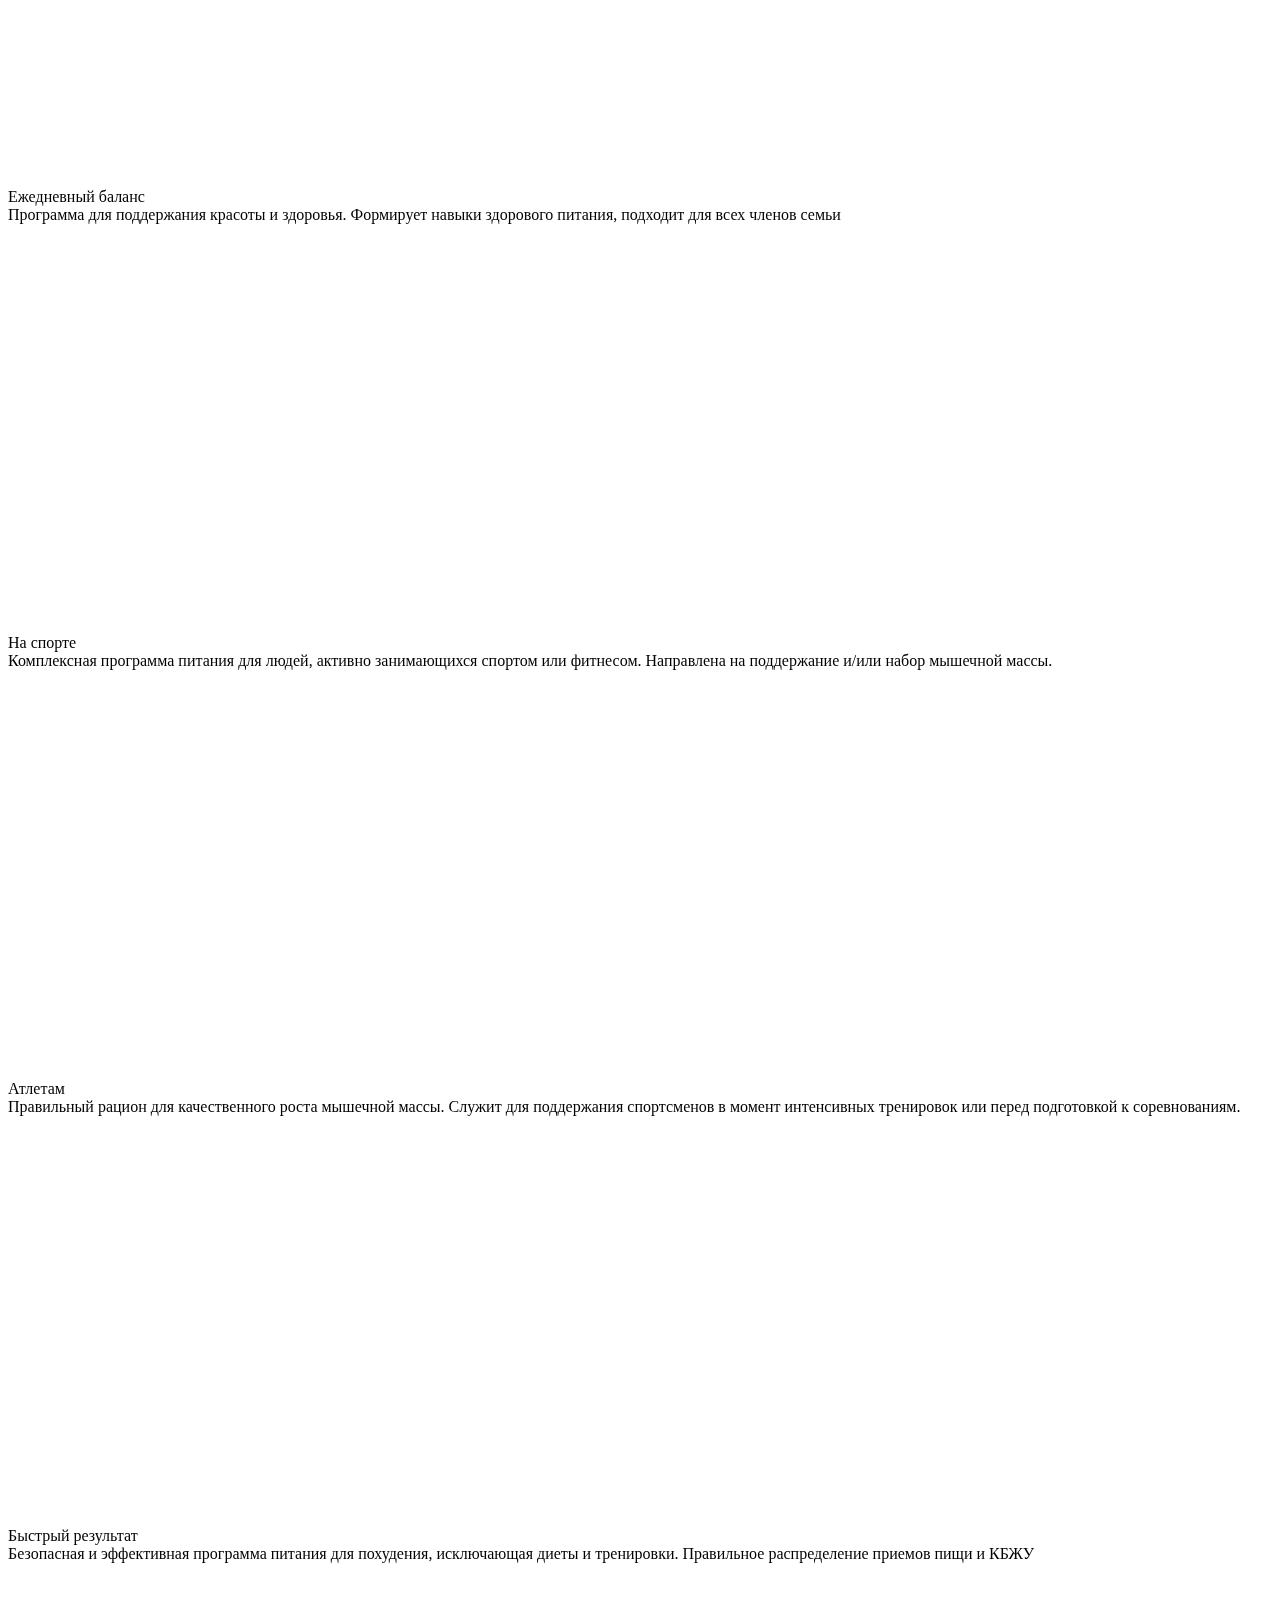
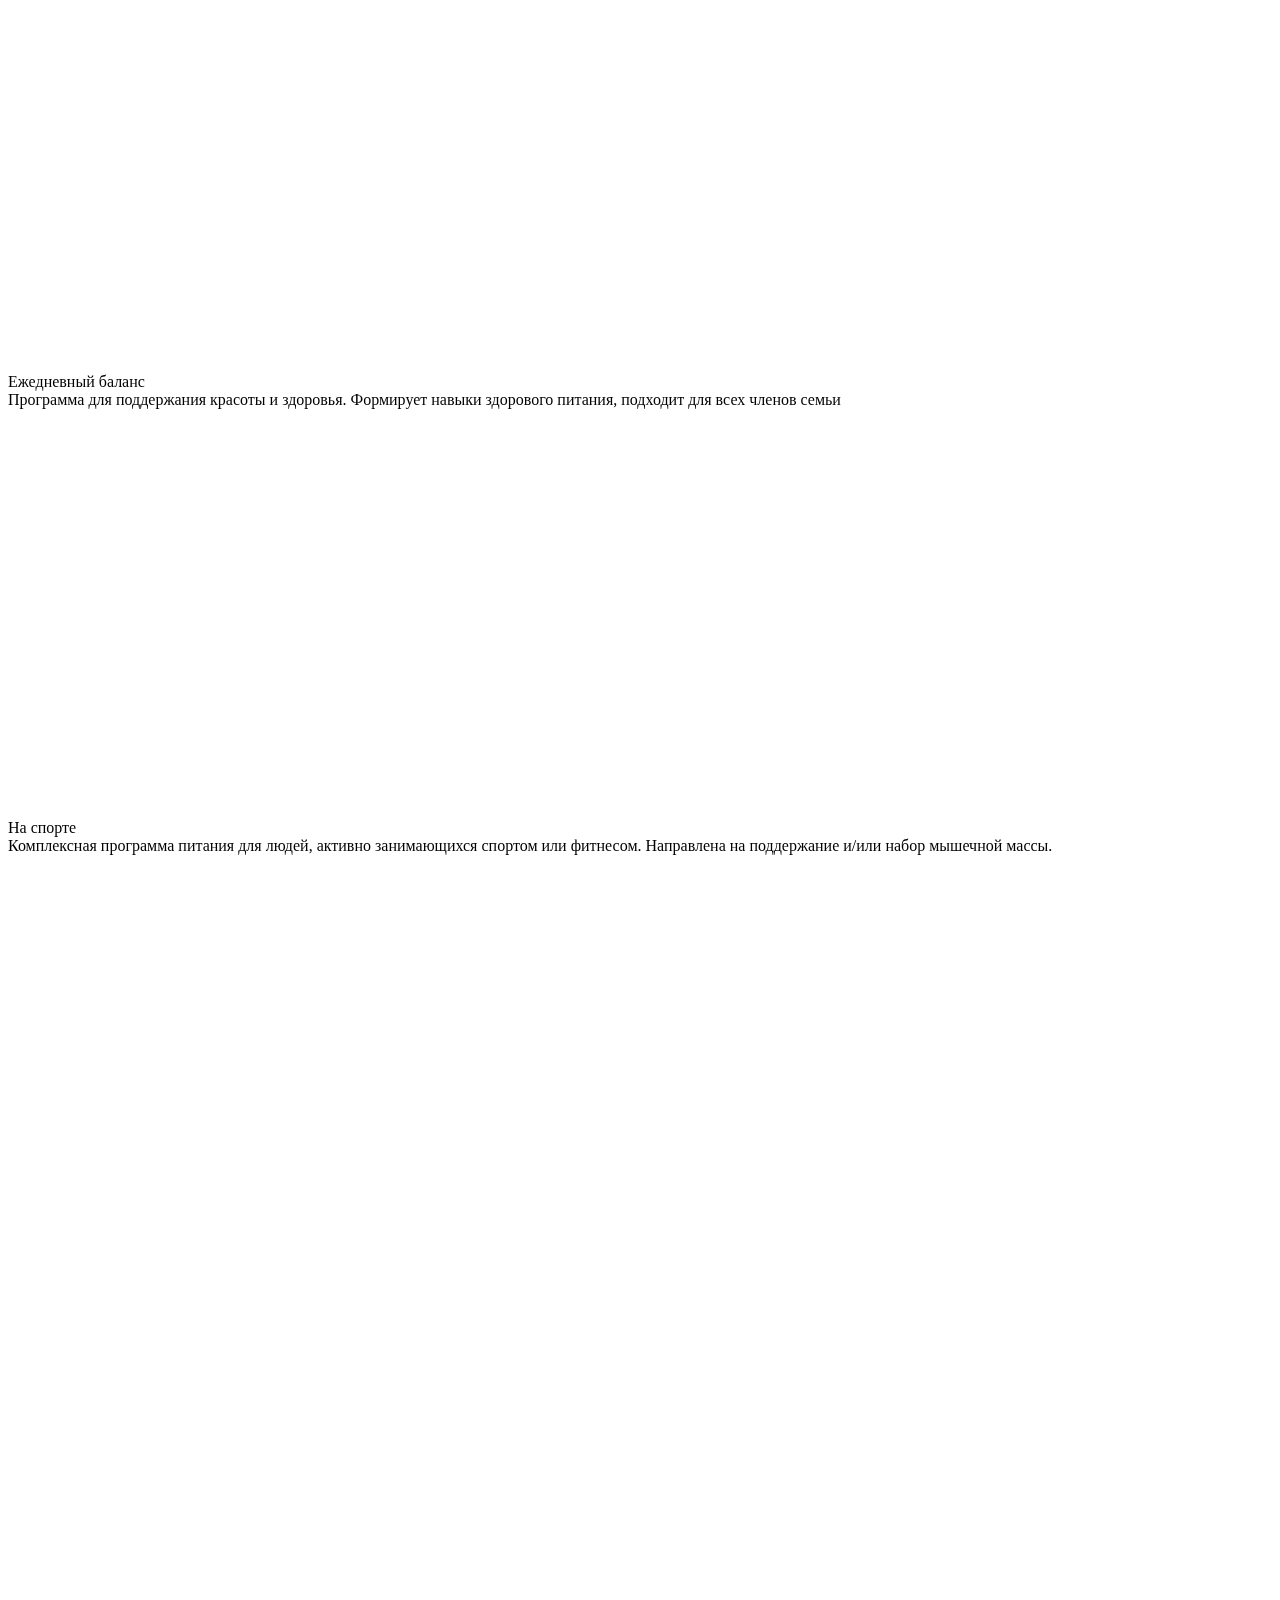
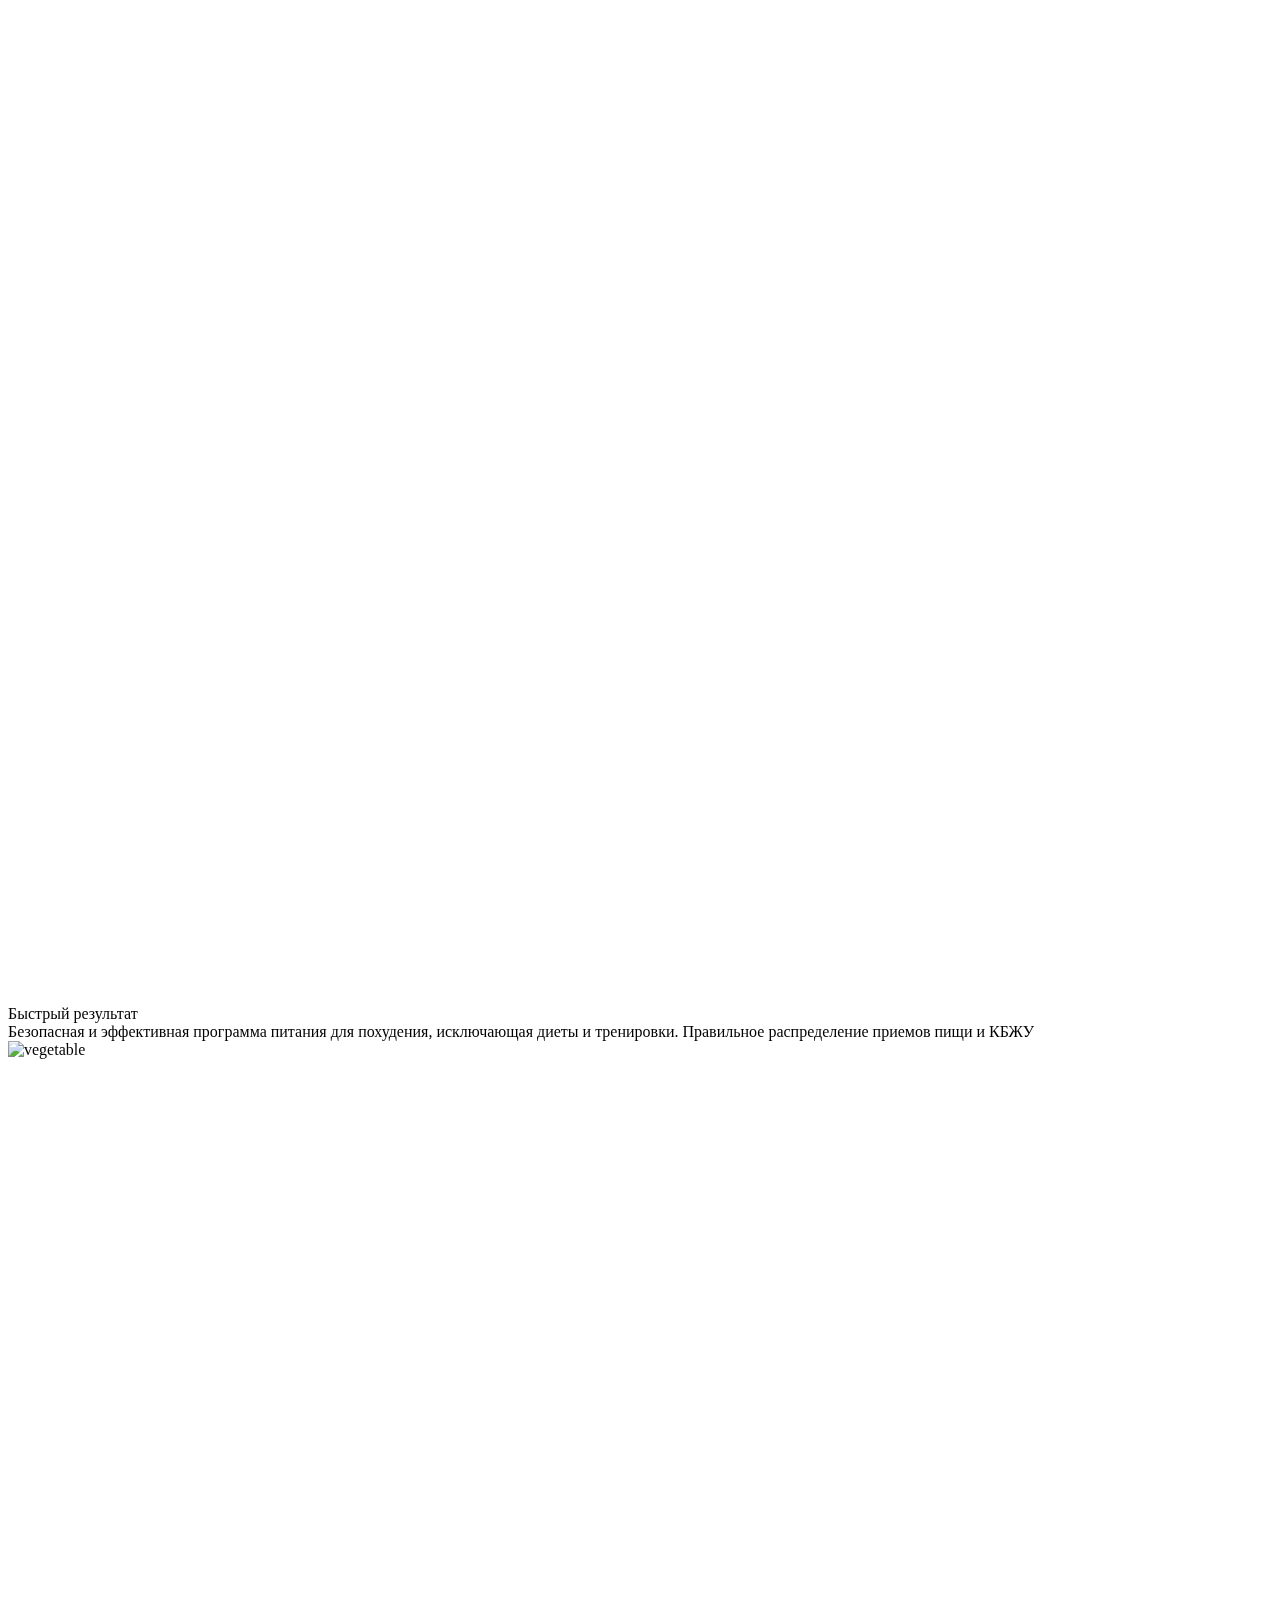
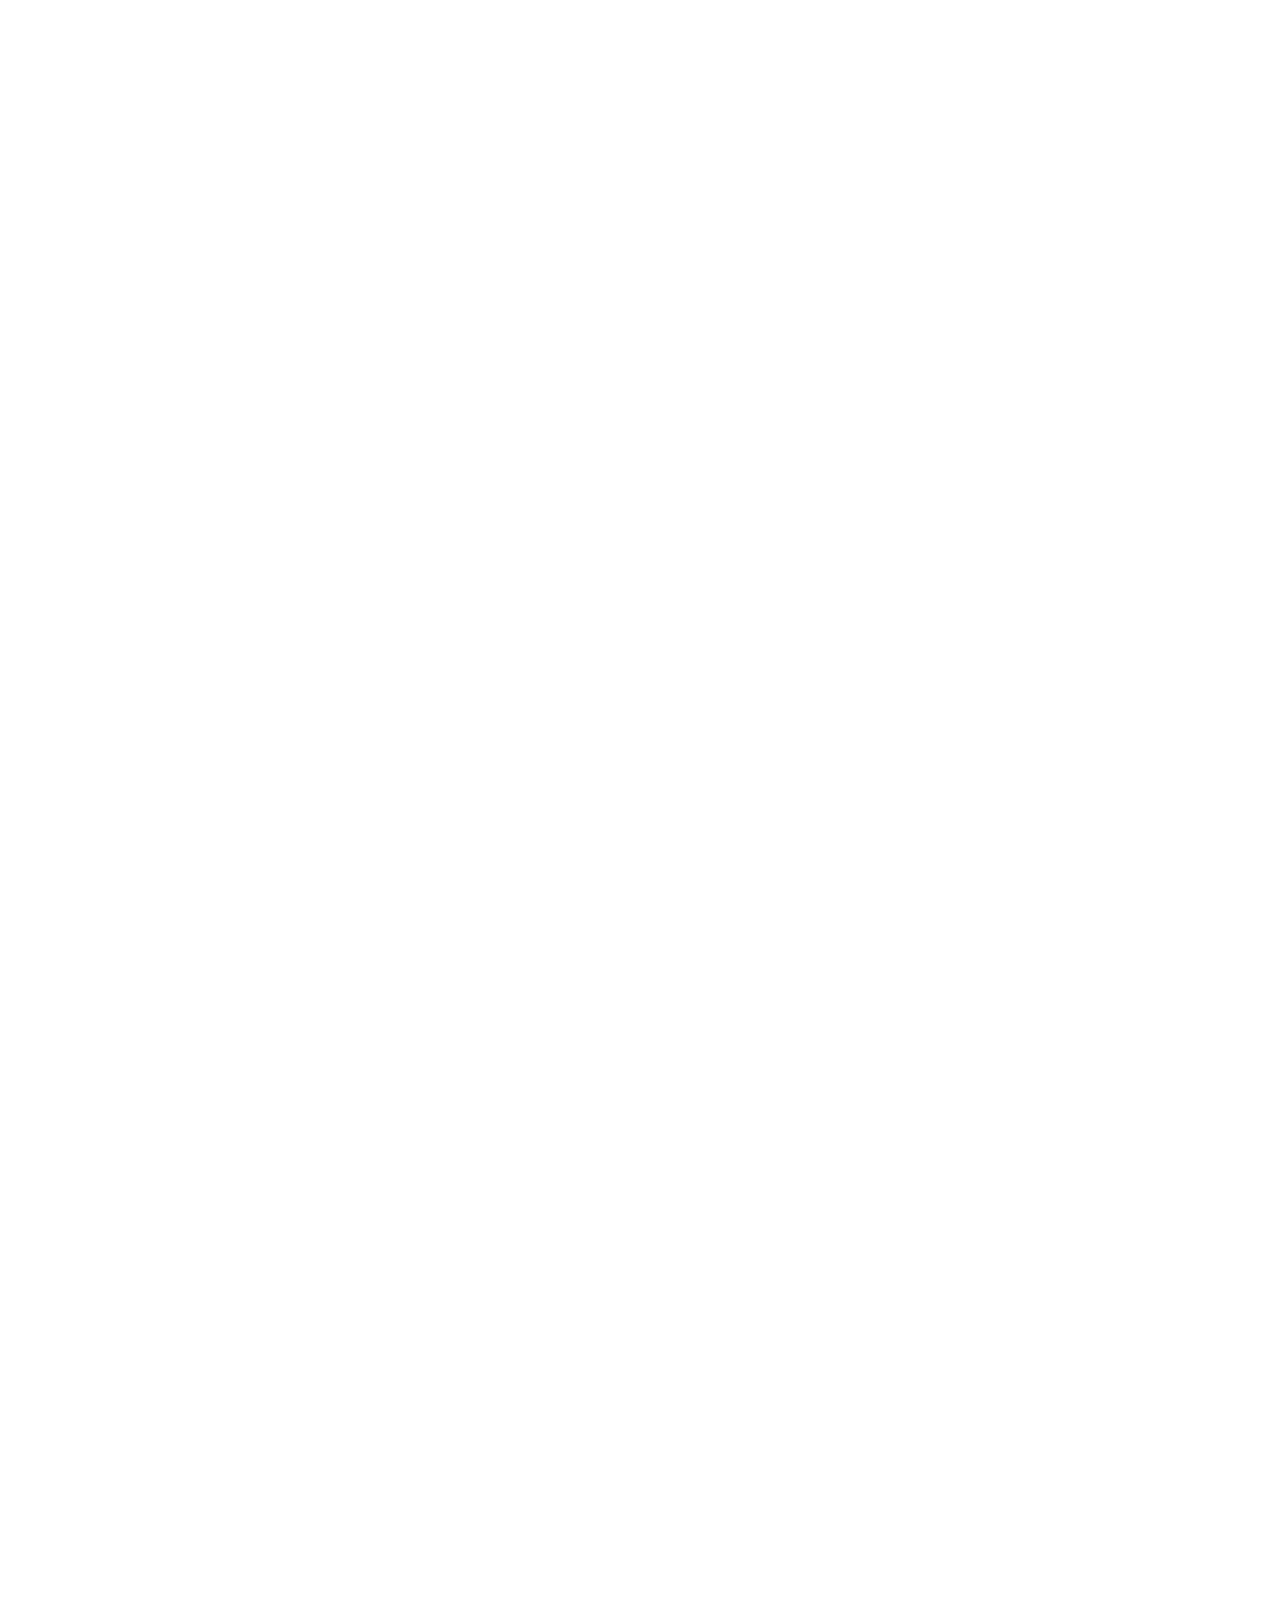
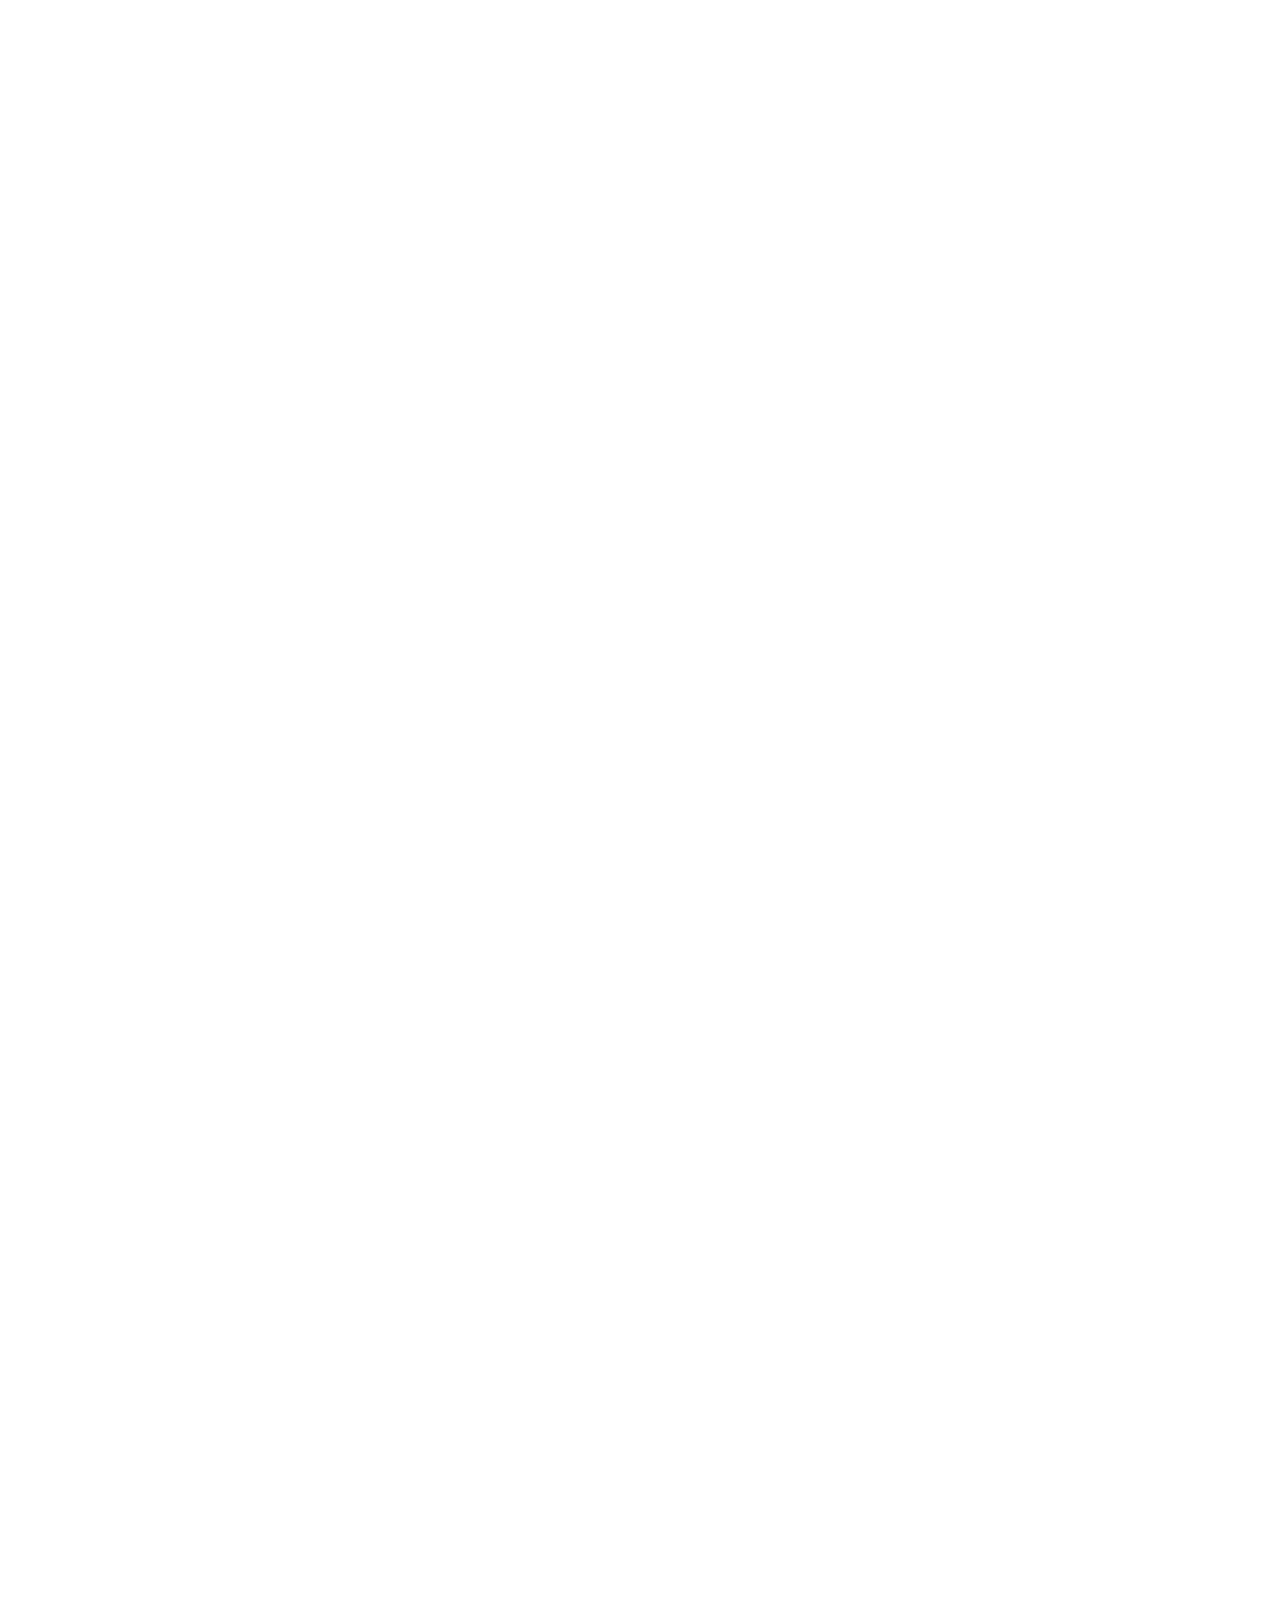
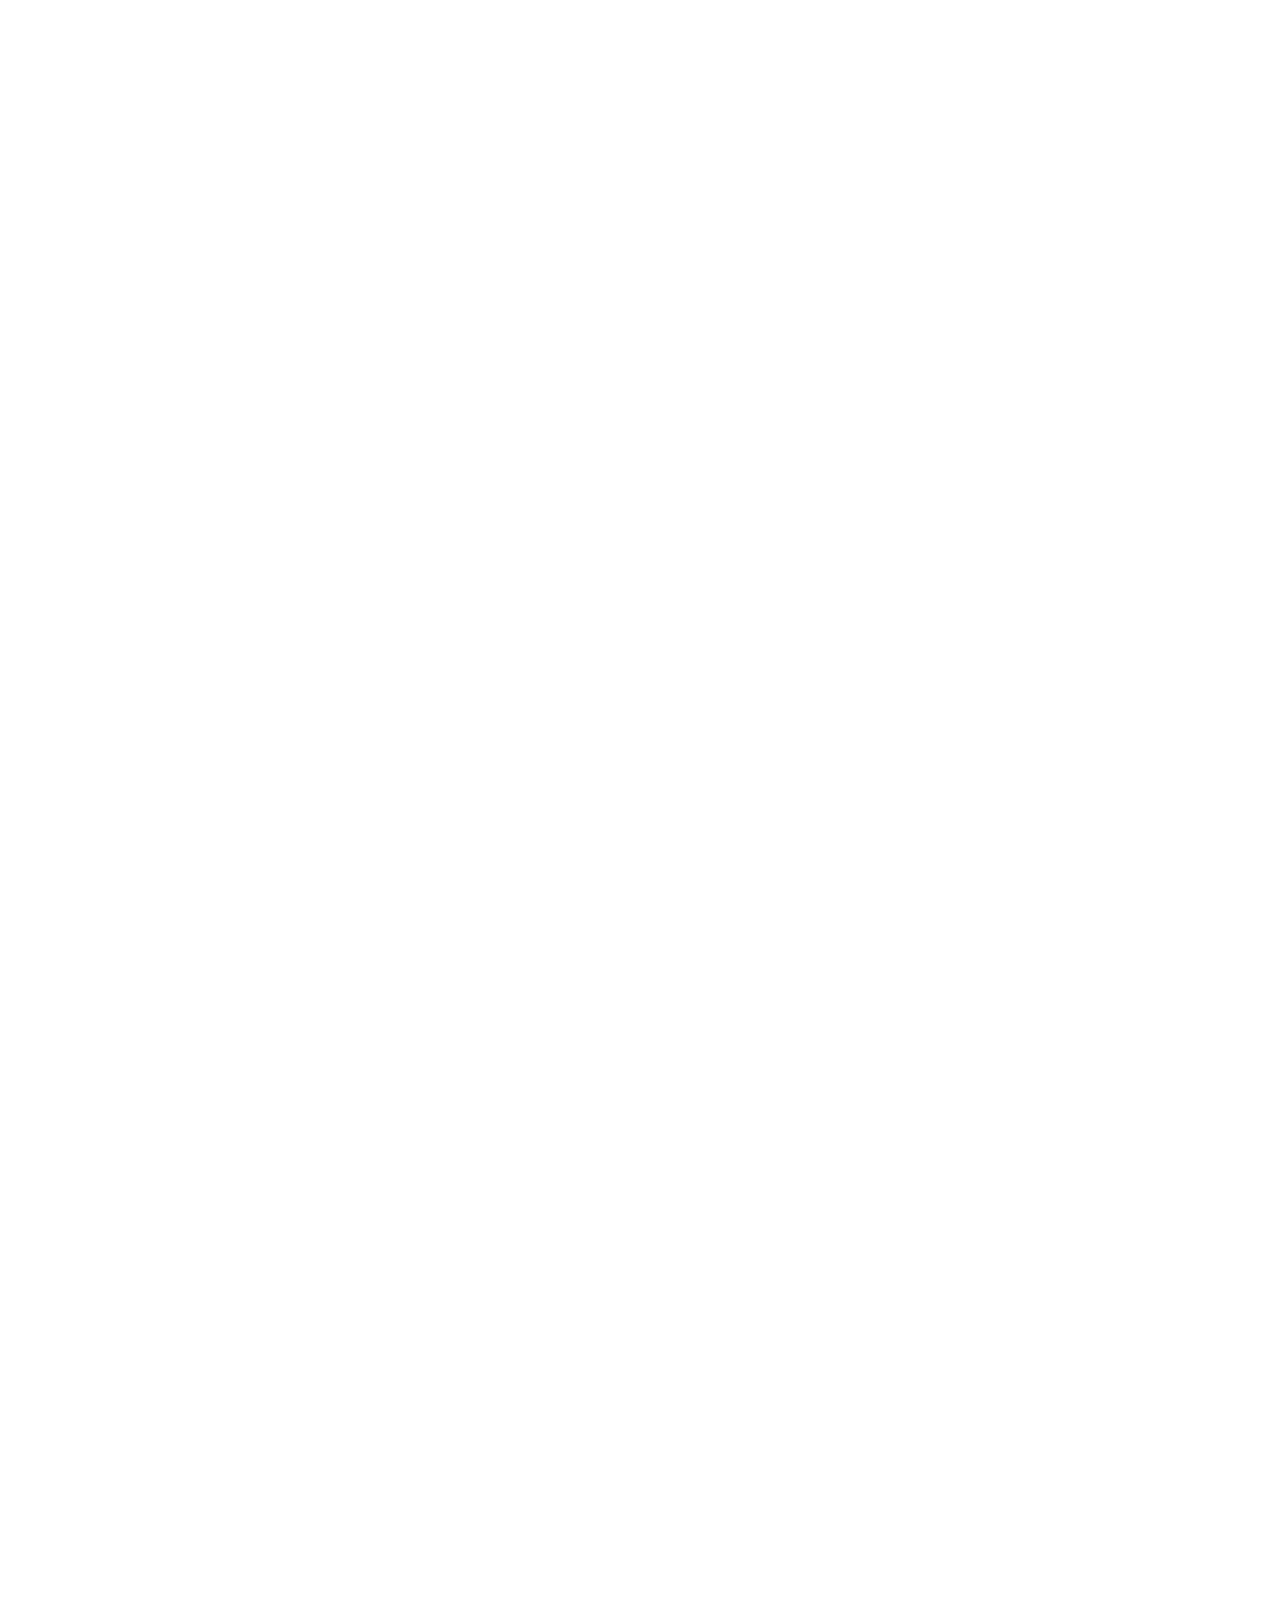
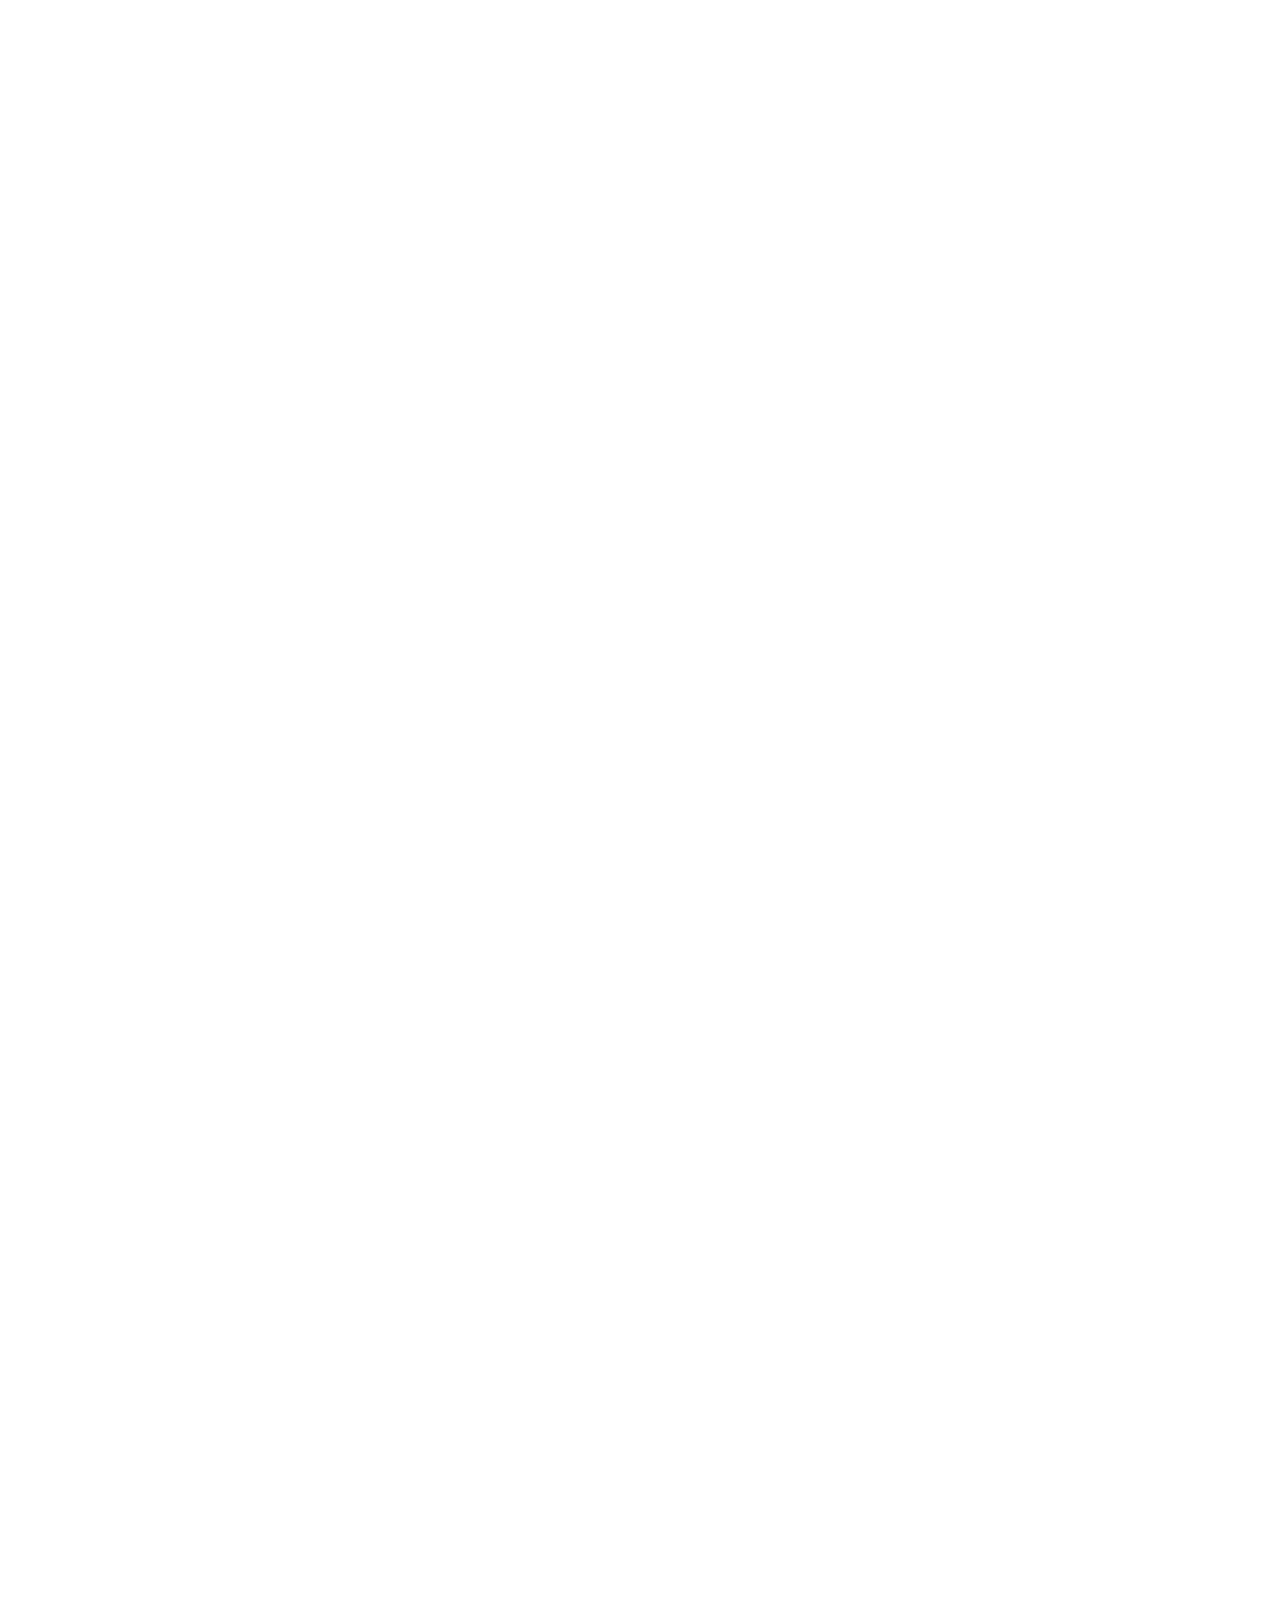
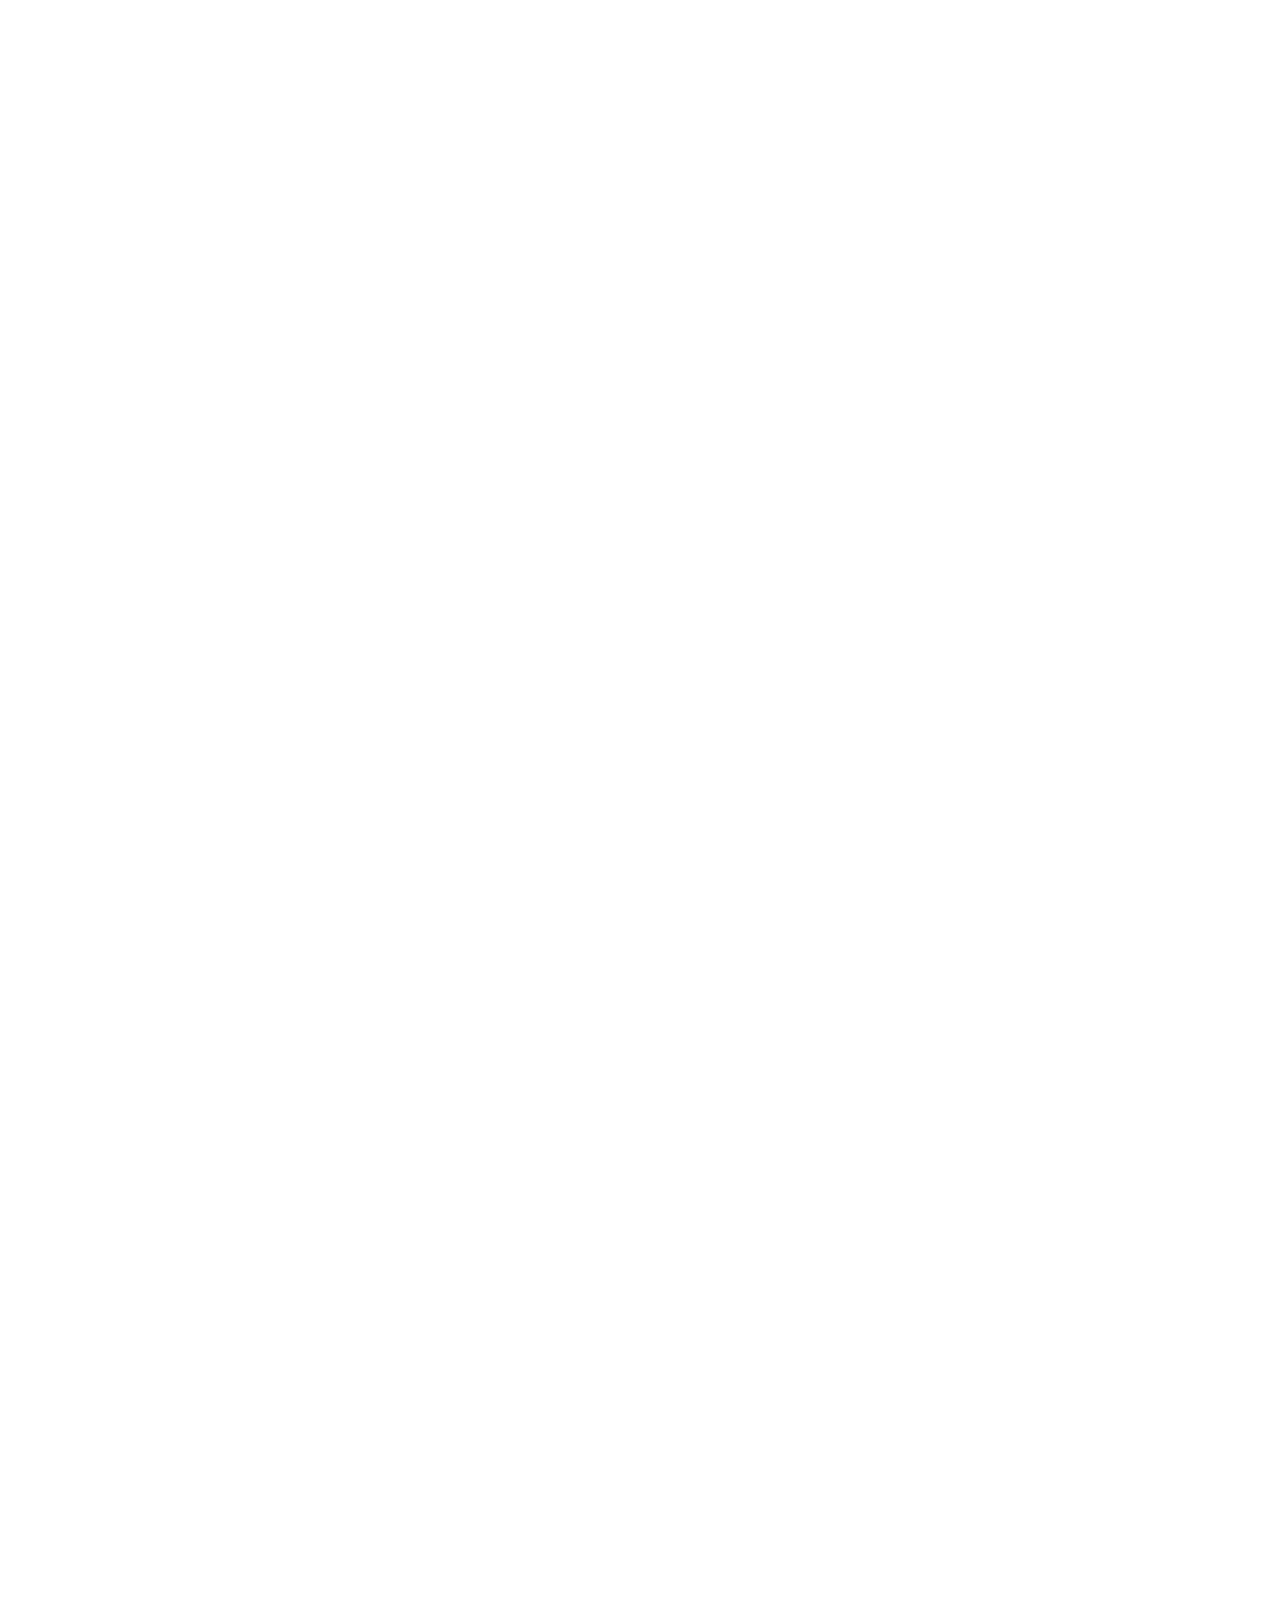
==== commit 61d3c857: "Add files via upload" ====
--- a/index.html
+++ b/index.html
@@ -2,26 +2,26 @@
 <html lang="ru">
 
 <head>
-   <meta charset="UTF-8">
-   <meta http-equiv="X-UA-Compatible" content="IE=edge">
-   <meta name="viewport" content="width=device-width, initial-scale=1.0">
+   <meta charset="UTF-8" />
+   <meta http-equiv="X-UA-Compatible" content="IE=edge" />
+   <meta name="viewport" content="width=device-width, initial-scale=1.0">/
    <title>Proper nutrition</title>
 
    <!-- Fonts -->
-   <link rel="preconnect" href="https://fonts.googleapis.com">
-   <link rel="preconnect" href="https://fonts.gstatic.com" crossorigin>
+   <link rel="preconnect" href="https://fonts.googleapis.com" />
+   <link rel="preconnect" href="https://fonts.gstatic.com" crossorigin />
    <link href="https://fonts.googleapis.com/css2?family=Open+Sans&family=Raleway:wght@300;400;600&display=swap"
-      rel="stylesheet">
+      rel="stylesheet" />
    <!-- /Fonts -->
 
    <!-- Libs -->
-   <link rel="stylesheet" href="libs/swiper/swiper.min.css">
+   <link rel="stylesheet" href="libs/swiper/swiper.min.css" />
    <!-- Libs END -->
 
-   <link rel="stylesheet" href="css/fonts.css">
-   <link rel="stylesheet" href="css/reset.css">
-   <link rel="stylesheet" href="css/style.css">
-   <link rel="stylesheet" href="css/media.css">
+   <link rel="stylesheet" href="css/fonts.css" />
+   <link rel="stylesheet" href="css/reset.css" />
+   <link rel="stylesheet" href="css/style.css" />
+   <link rel="stylesheet" href="css/media.css" />
 
 
 </head>
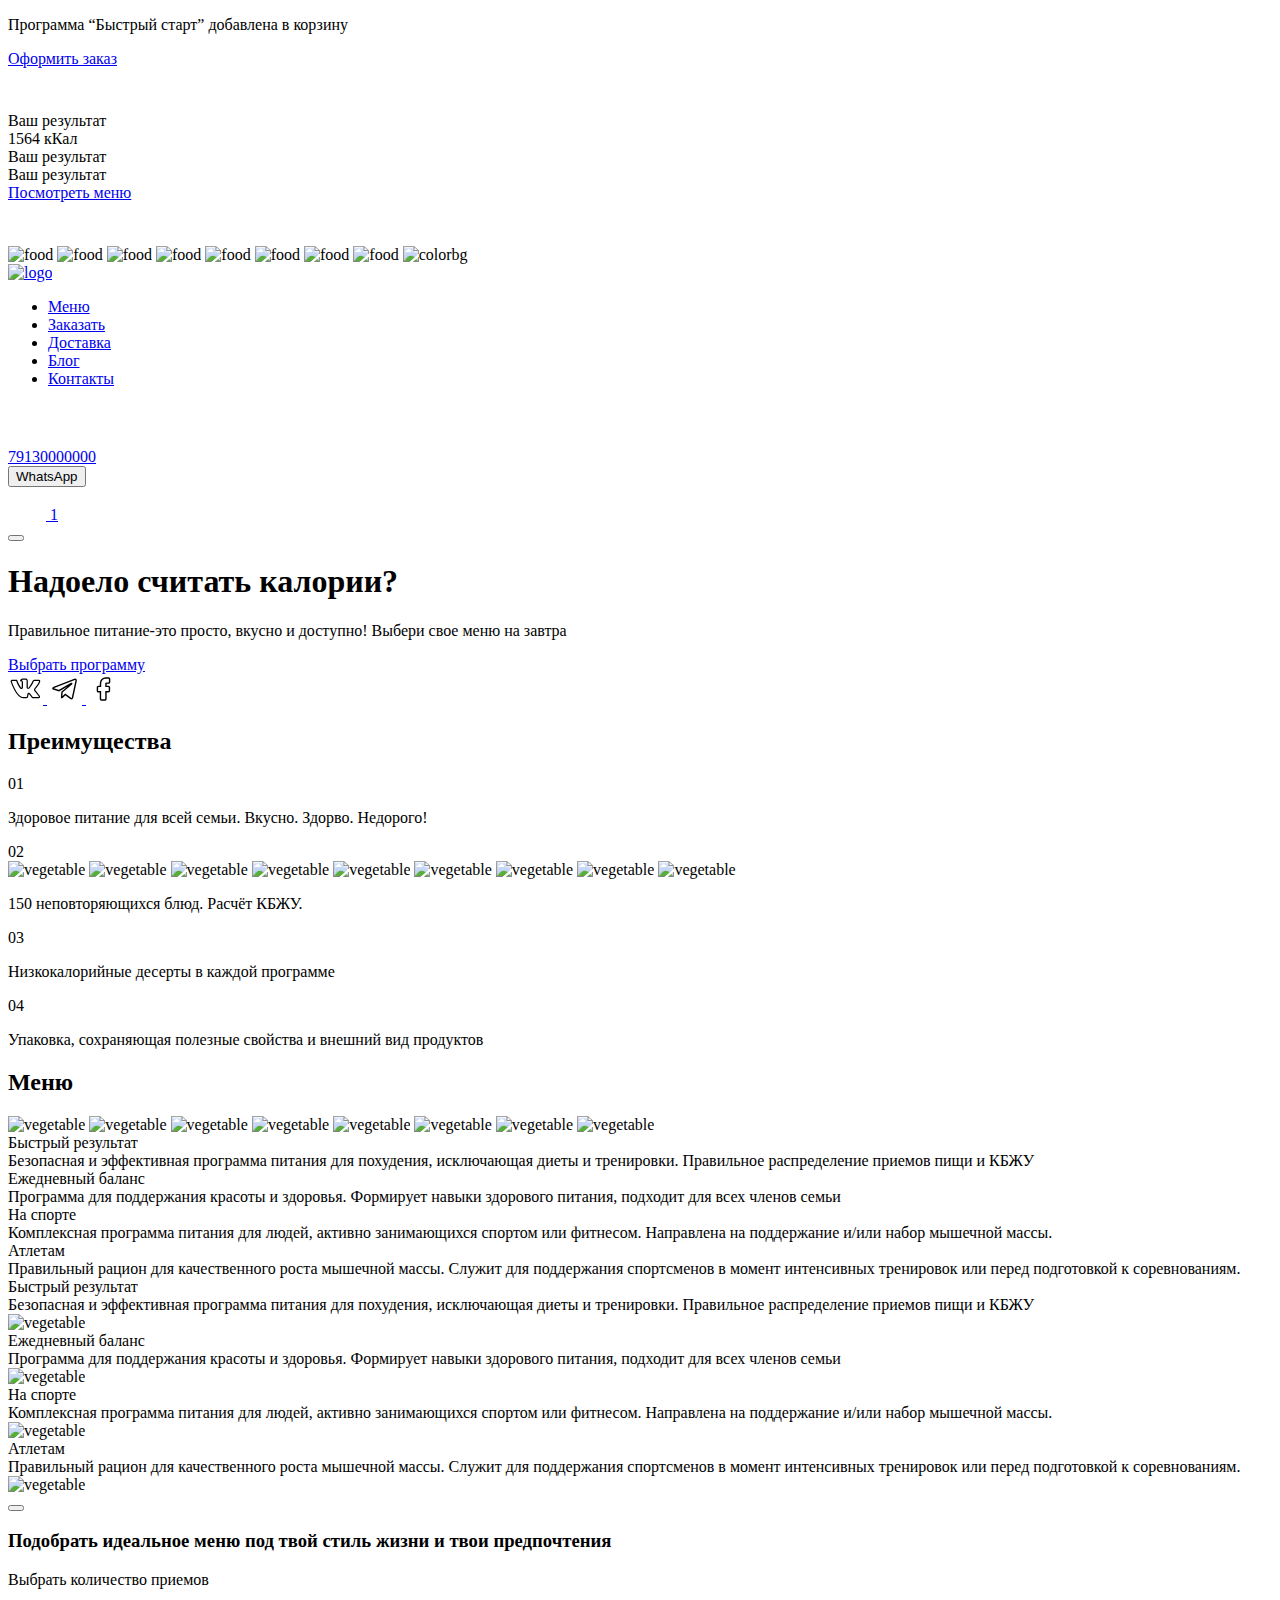
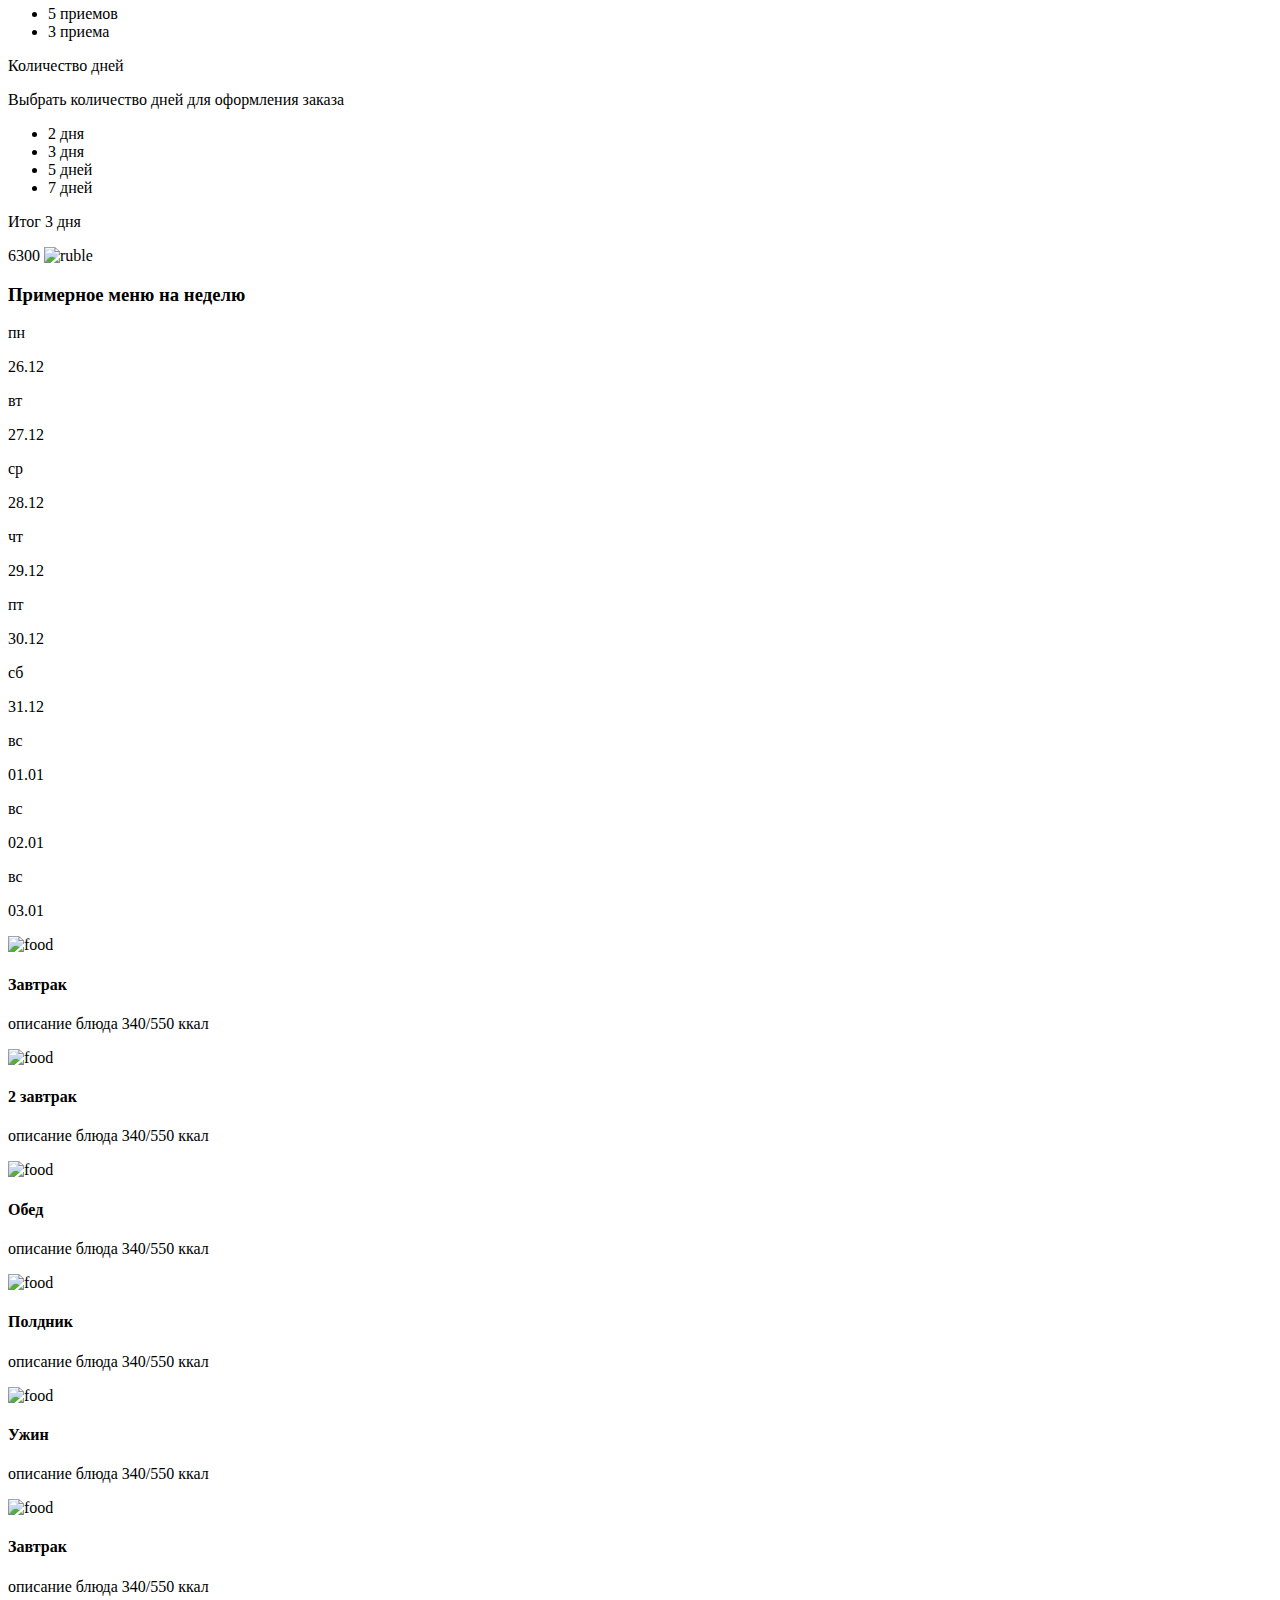
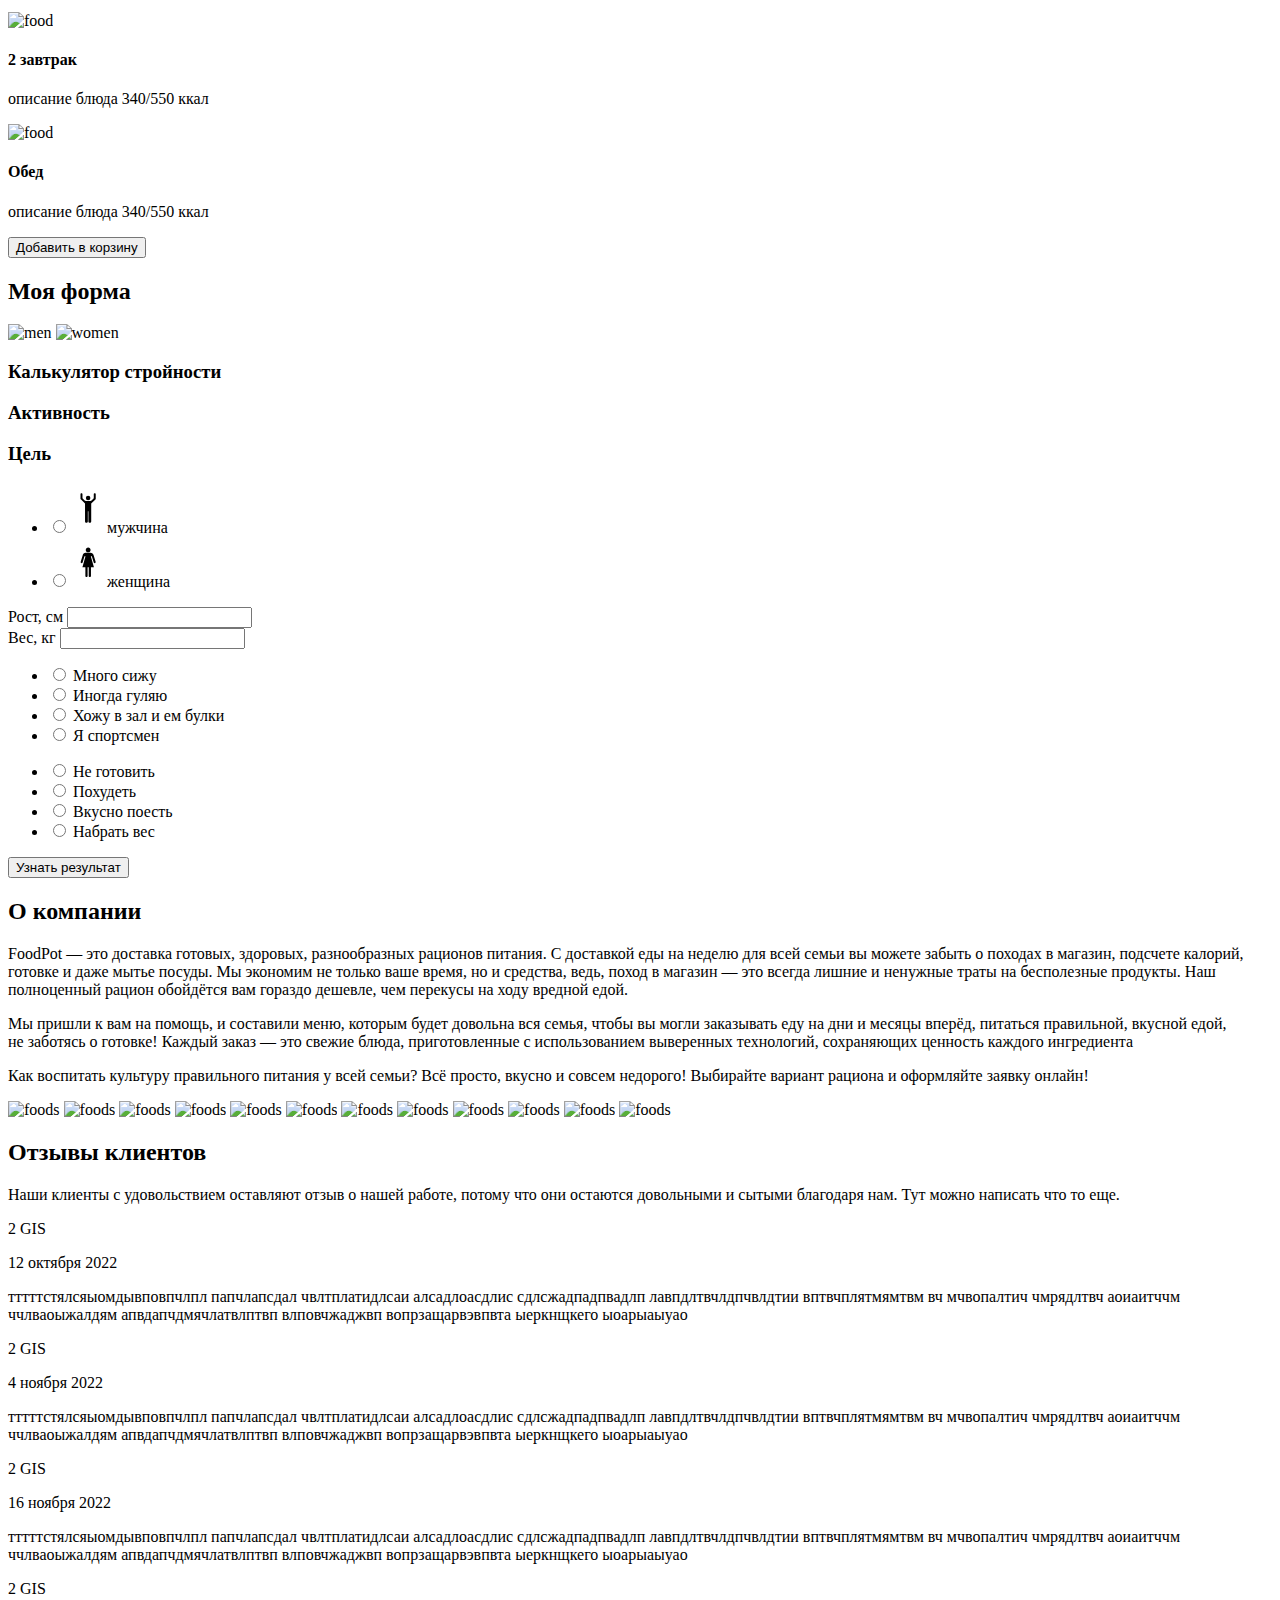
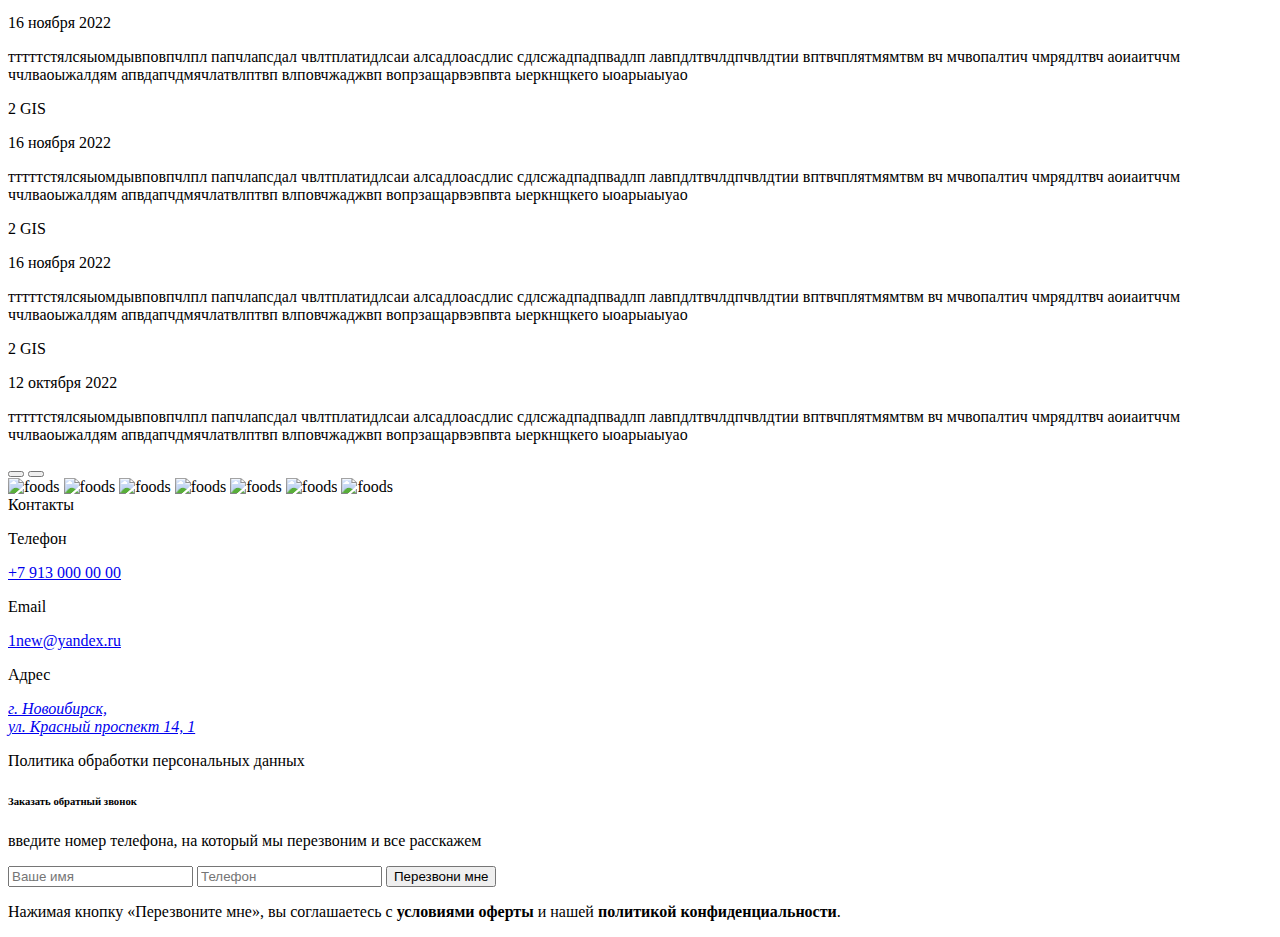
==== commit af7817a6: "Add files via upload" ====
--- a/index.html
+++ b/index.html
@@ -4,7 +4,7 @@
 <head>
    <meta charset="UTF-8" />
    <meta http-equiv="X-UA-Compatible" content="IE=edge" />
-   <meta name="viewport" content="width=device-width, initial-scale=1.0">/
+   <meta name="viewport" content="width=device-width, initial-scale=1.0" />
    <title>Proper nutrition</title>
 
    <!-- Fonts -->
@@ -22,7 +22,6 @@
    <link rel="stylesheet" href="css/reset.css" />
    <link rel="stylesheet" href="css/style.css" />
    <link rel="stylesheet" href="css/media.css" />
-
 
 </head>
 
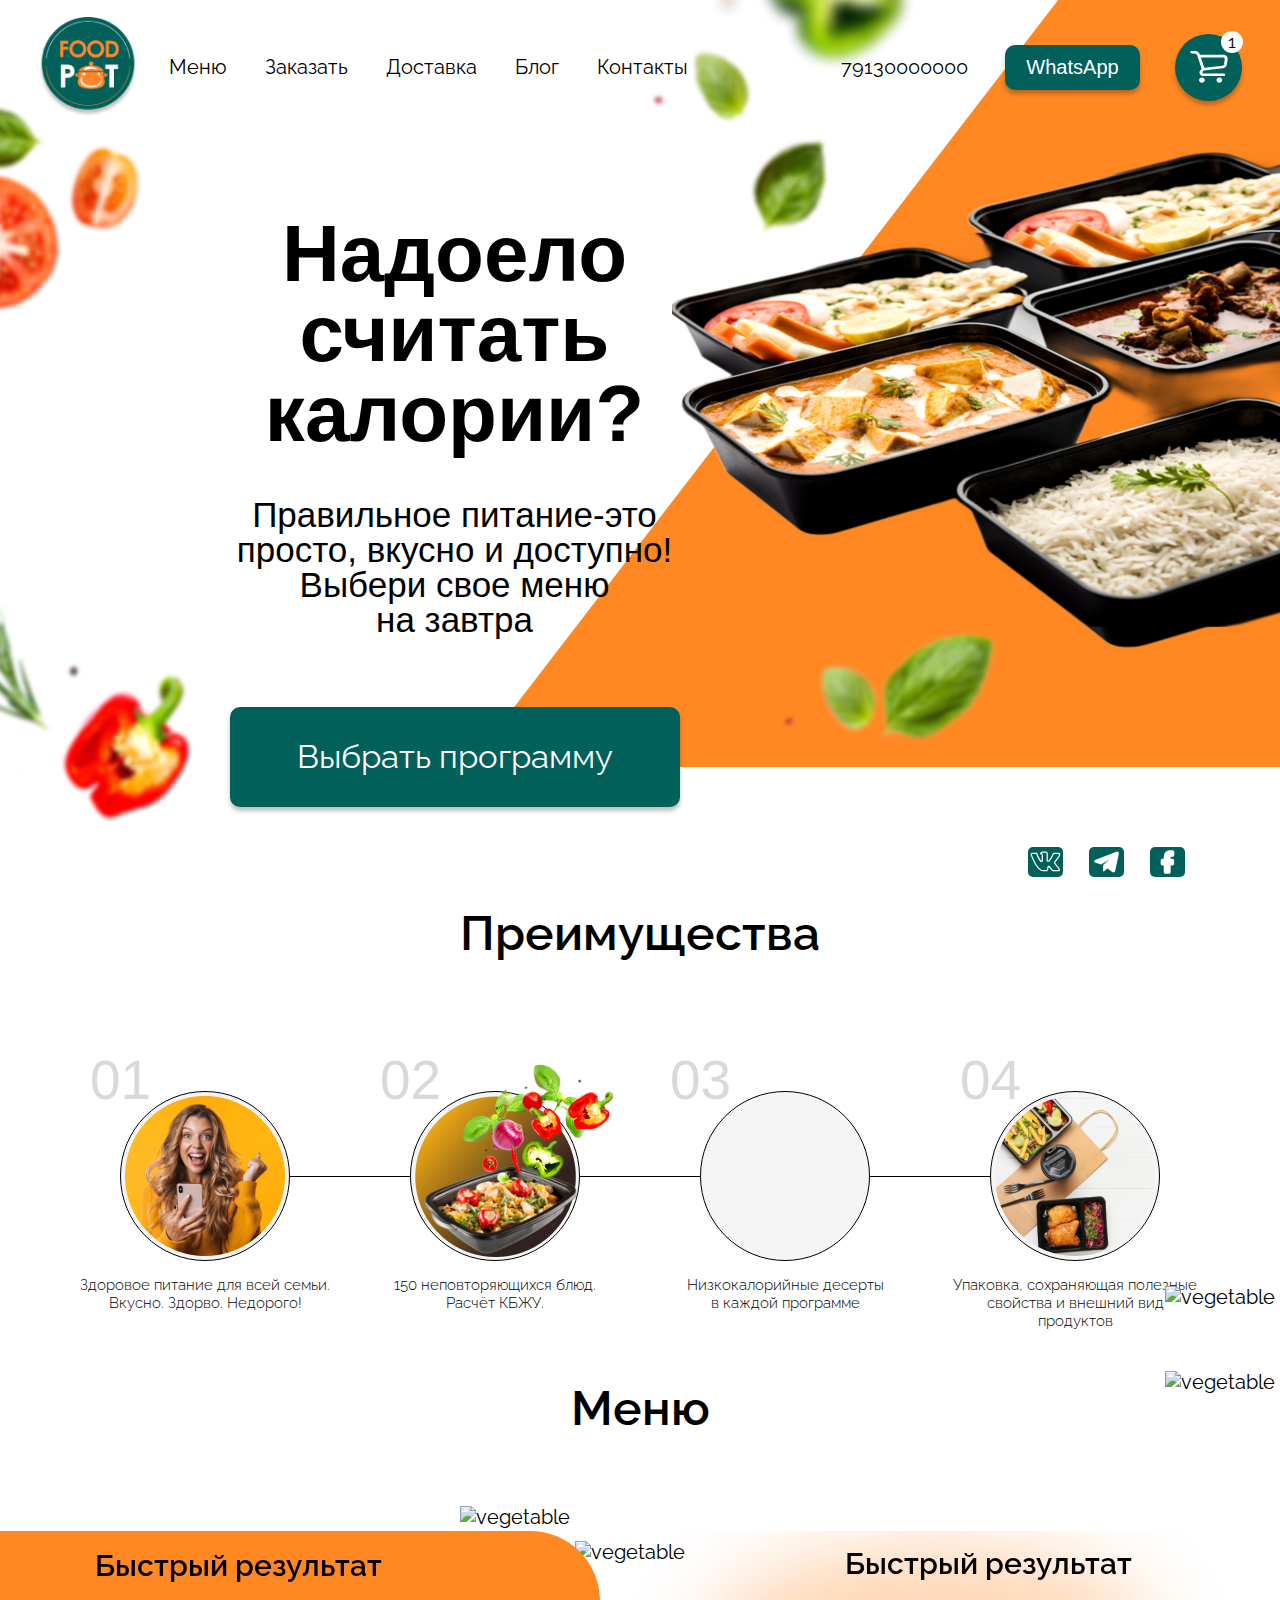
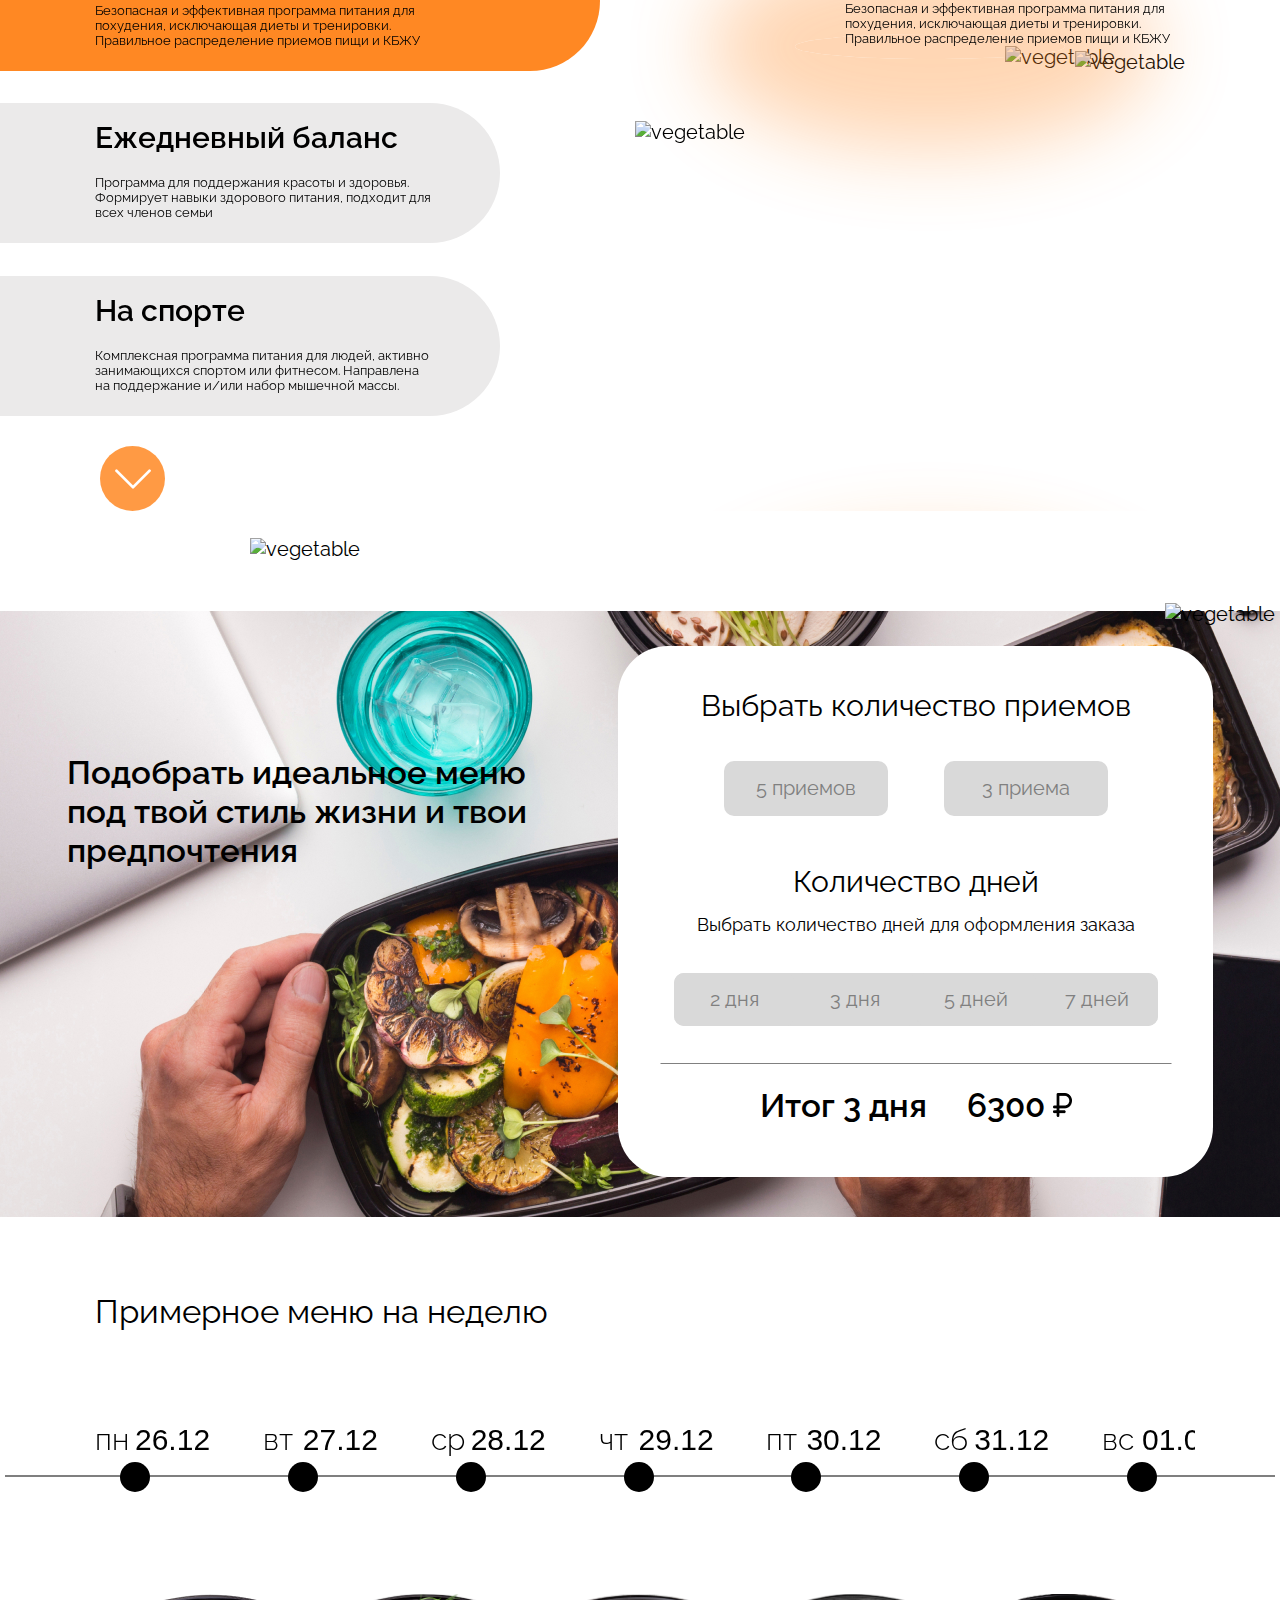
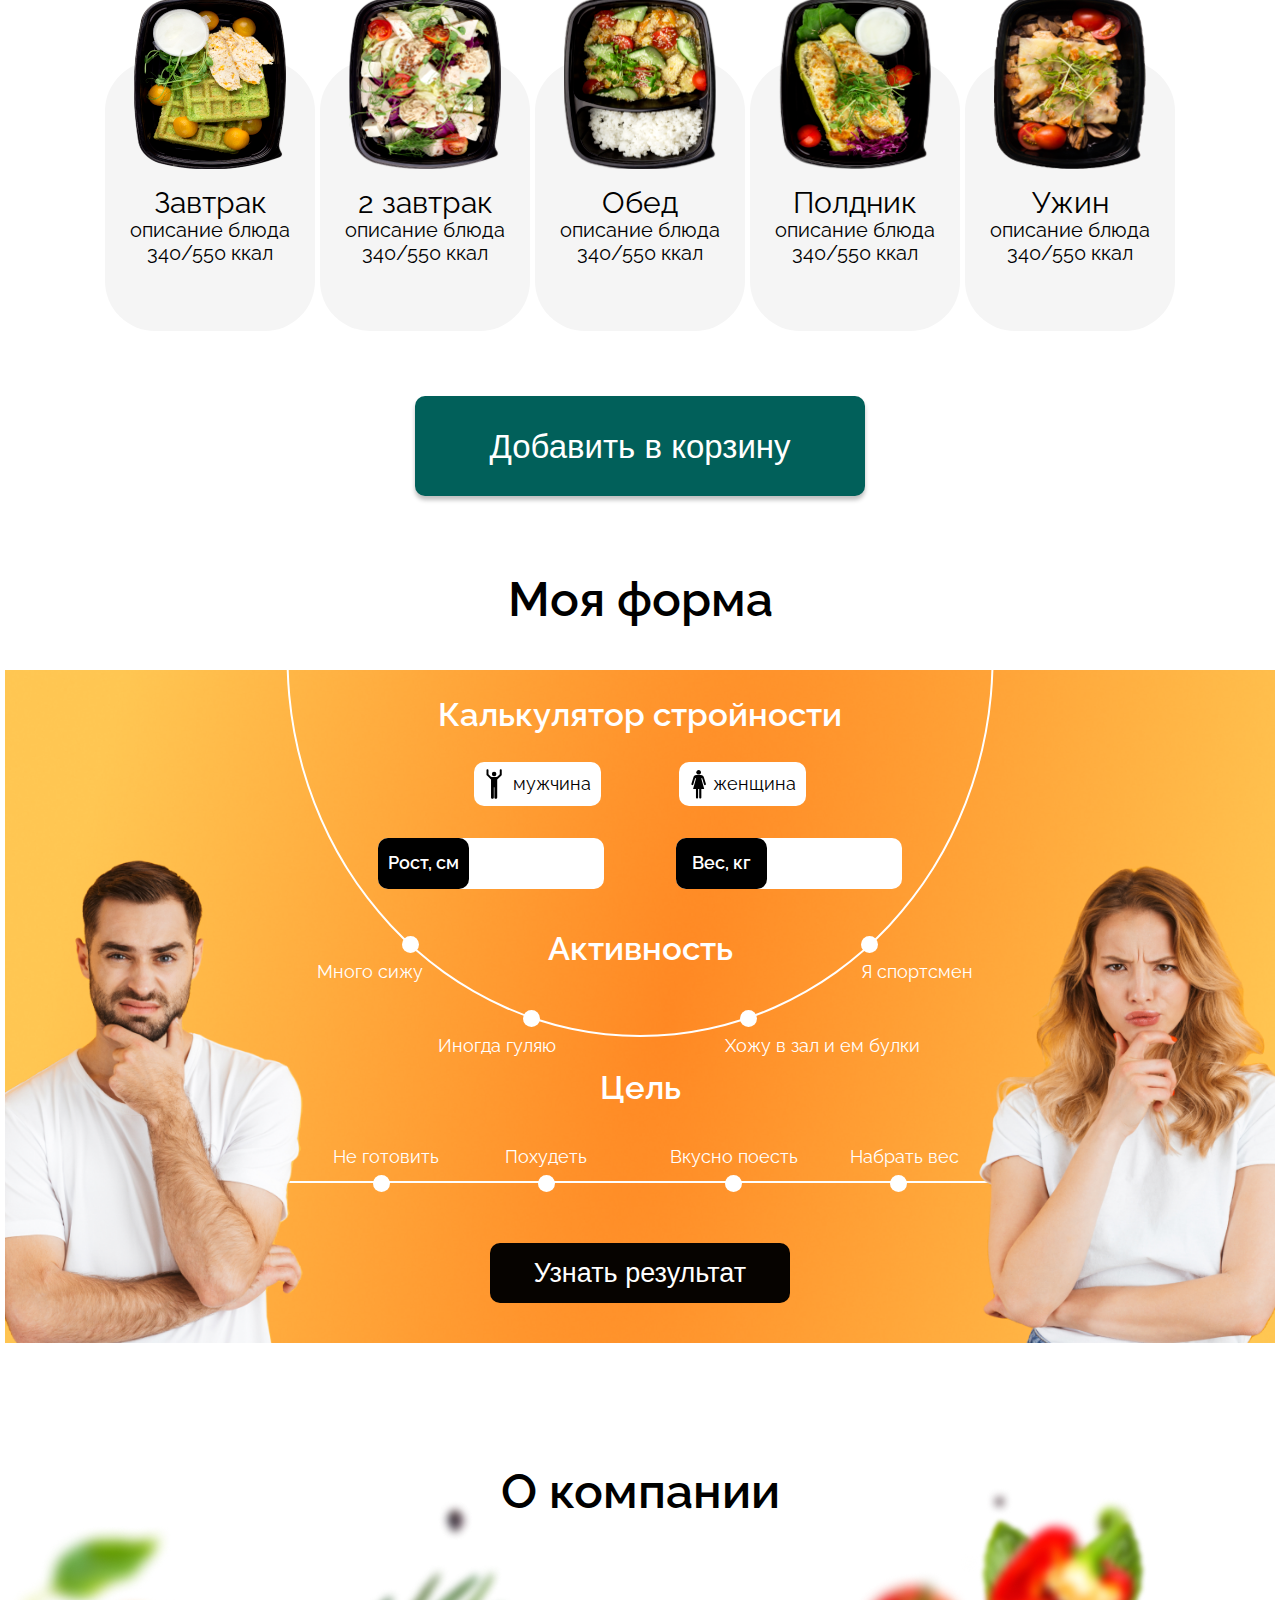
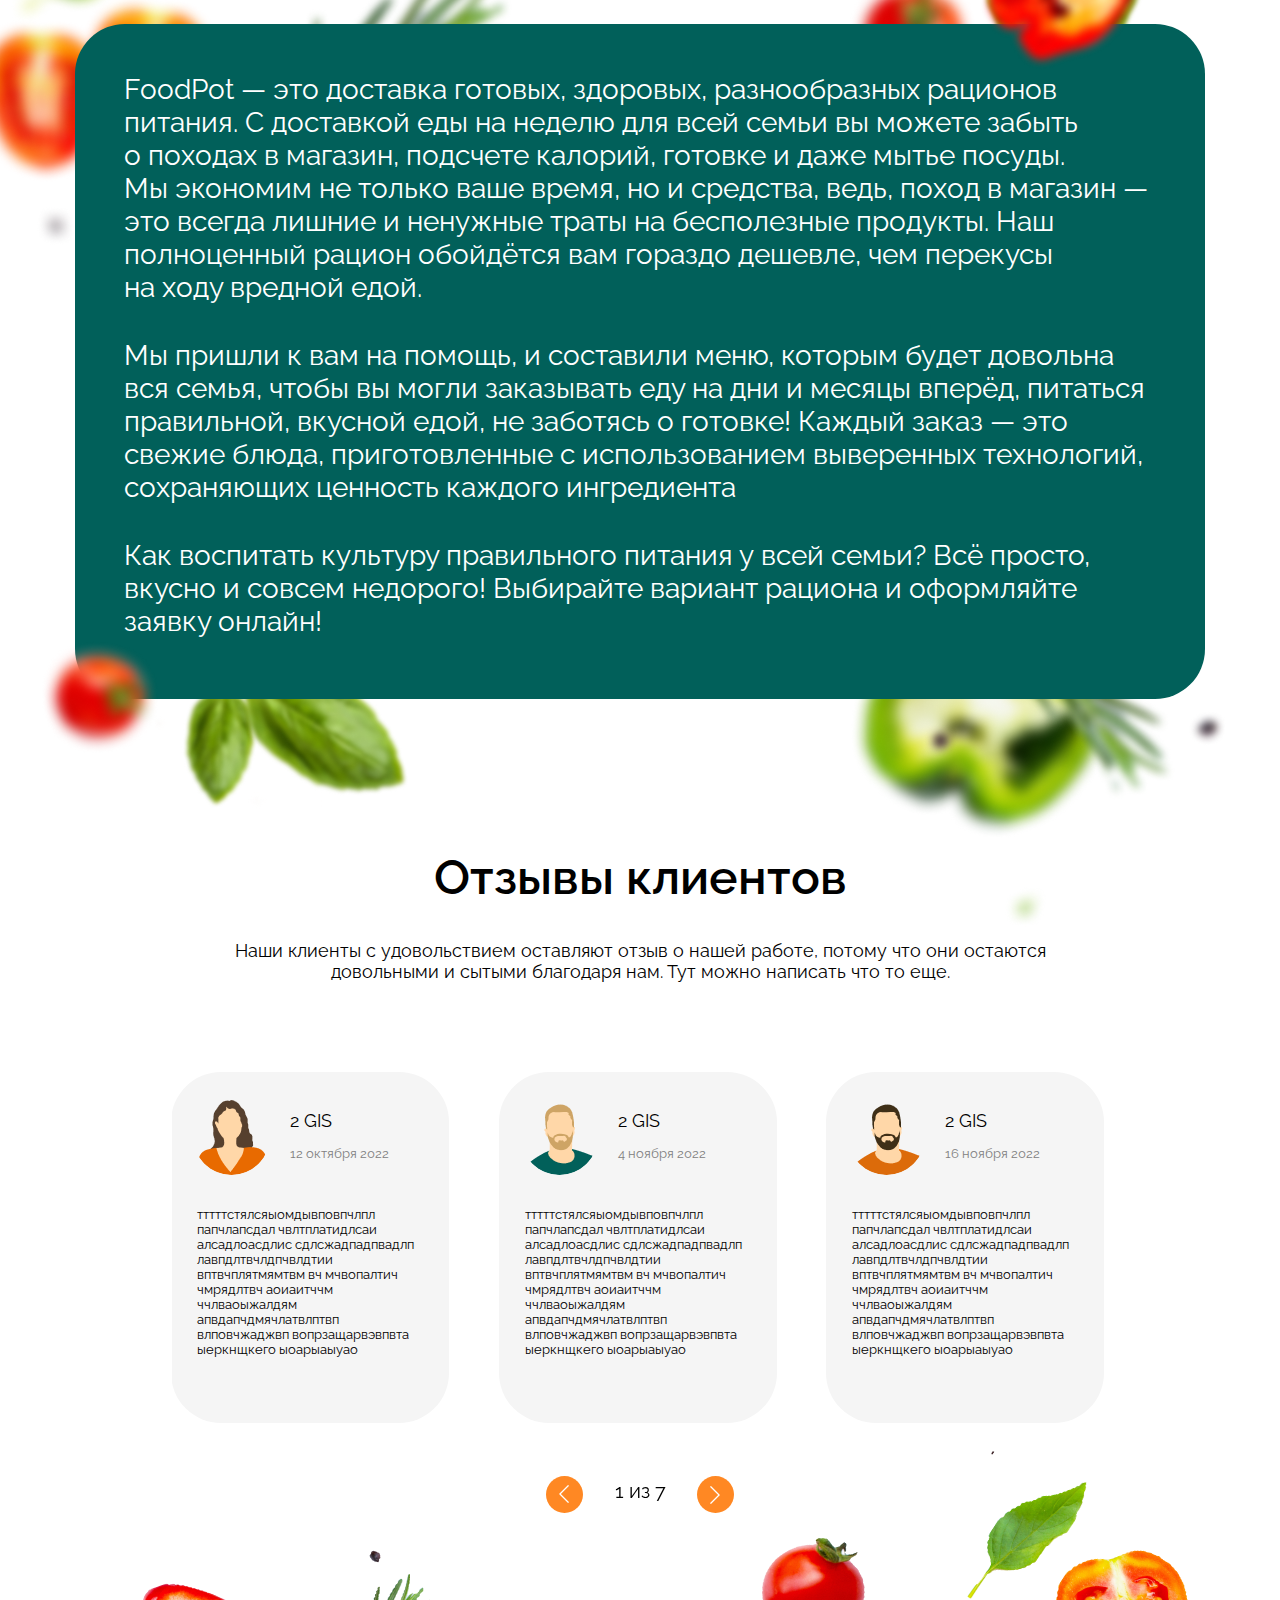
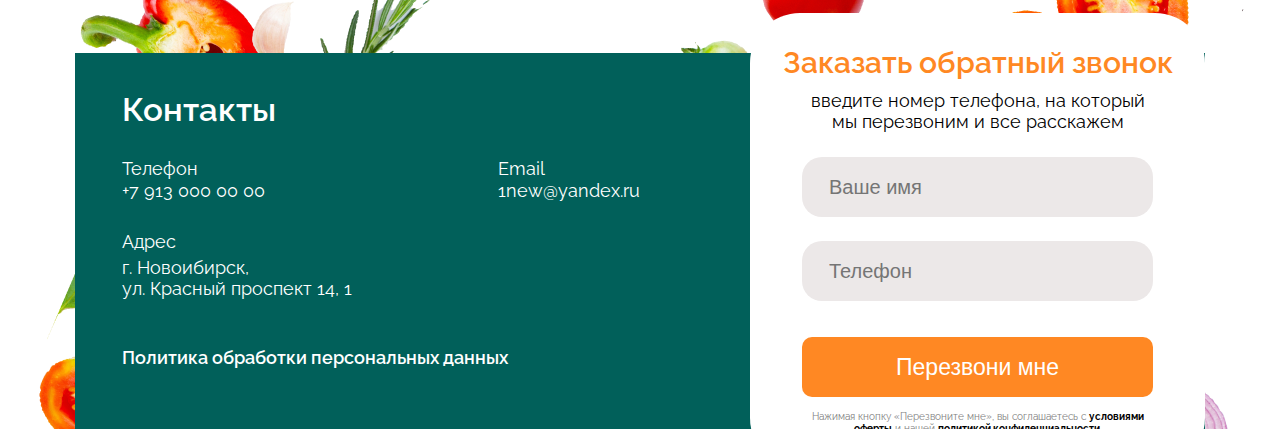
==== commit e78ff4de: "Add files via upload" ====
--- a/index.html
+++ b/index.html
@@ -26,868 +26,876 @@
 </head>
 
 <body>
-
-   <!-- Modal -->
-   <div class="modal modal-progg js-mod-active">
-      <div class="modal_wd1">
-         <p class="modal_title">Программа “Быстрый старт” добавлена в корзину</p>
-         <a class="modal_btn active-btn" href="cart.html">Оформить заказ</a>
-         <div class="modal-krest active-btn">
-            <svg width="40" height="40" viewBox="0 0 24 24" fill="none" xmlns="http://www.w3.org/2000/svg">
-               <path d="M12 12L6 6M12 12L18 18M12 12L18 6M12 12L6 18" stroke="#fff" stroke-linecap="round"
-                  stroke-linejoin="round" stroke-width="2" />
-            </svg>
+   <div class="content">
+      <!-- Modal -->
+      <div class="modal modal-progg js-mod-active">
+         <div class="modal_wd1">
+            <p class="modal_title">Программа “Быстрый старт” добавлена в корзину</p>
+            <a class="modal_btn active-btn" href="cart.html">Оформить заказ</a>
+            <div class="modal-krest active-btn">
+               <svg width="40" height="40" viewBox="0 0 24 24" fill="none" xmlns="http://www.w3.org/2000/svg">
+                  <path d="M12 12L6 6M12 12L18 18M12 12L18 6M12 12L6 18" stroke="#fff" stroke-linecap="round"
+                     stroke-linejoin="round" stroke-width="2" />
+               </svg>
+            </div>
          </div>
+         <div class="overlay"></div>
       </div>
-      <div class="overlay"></div>
-   </div>
-
-   <div class="modal modal-form js-mod-active">
-      <div class="modal_wd2">
-         <div class="modal-result">Ваш результат</div>
-         <div class="modal-calories">1564 кКал</div>
-         <div class="modal-prog">Ваш результат</div>
-         <div class="modal-balance">Ваш результат</div>
-
-         <a class="modal_btn1 active-btn" href="#menu">Посмотреть меню</a>
-         <div class="modal-krest active-btn">
-            <svg width="40" height="40" viewBox="0 0 24 24" fill="none" xmlns="http://www.w3.org/2000/svg">
-               <path d="M12 12L6 6M12 12L18 18M12 12L18 6M12 12L6 18" stroke="#fff" stroke-linecap="round"
-                  stroke-linejoin="round" stroke-width="2" />
-            </svg>
+
+      <div class="modal modal-form js-mod-active">
+         <div class="modal_wd2">
+            <div class="modal-result">Ваш результат</div>
+            <div class="modal-calories">1564 кКал</div>
+            <div class="modal-prog">Ваш результат</div>
+            <div class="modal-balance">Ваш результат</div>
+
+            <a class="modal_btn1 active-btn" href="#menu">Посмотреть меню</a>
+            <div class="modal-krest active-btn">
+               <svg width="40" height="40" viewBox="0 0 24 24" fill="none" xmlns="http://www.w3.org/2000/svg">
+                  <path d="M12 12L6 6M12 12L18 18M12 12L18 6M12 12L6 18" stroke="#fff" stroke-linecap="round"
+                     stroke-linejoin="round" stroke-width="2" />
+               </svg>
+            </div>
          </div>
+         <div class="overlay"></div>
       </div>
-      <div class="overlay"></div>
-   </div>
-   <!-- /Modal -->
-
-
-   <!-- Header -->
-
-   <header class="header">
-      <div class="container header_bg">
-         <img class="pz_absolut pz_img-1" src="Image/header/headerbg1.png" alt="food">
-         <img class="pz_absolut pz_img-2" src="Image/header/headerbg2.png" alt="food">
-         <img class="pz_absolut pz_img-3" src="Image/header/headerbg3.png" alt="food">
-         <img class="pz_absolut pz_img-4" src="Image/header/headerbg4.png" alt="food">
-         <img class="pz_absolut pz_img-5" src="Image/header/headerbg5.png" alt="food">
-         <img class="pz_absolut pz_img-6" src="Image/header/headerbg6.png" alt="food">
-         <img class="pz_absolut pz_img-7" src="Image/header/headerbg7.png" alt="food">
-         <img class="pz_absolut pz_img-8" src="Image/header/headerbg8.png" alt="food">
-         <img class="pz_absolut pz_img-9" src="Image/header/headerbg9.png" alt="colorbg">
-
-         <div class="navigation">
-            <div class="logo">
-               <a href="index.html" class="logo_link"><img class="logo-image" src="Image/header/Logo.png"
-                     alt="logo"></a>
-            </div>
-
-            <nav class="nav">
-               <ul class="nav_list">
-                  <li class="nav_link"><a href="#menu">Меню</a></li>
-                  <li class="nav_link"><a href="#perfect_menu">Заказать</a></li>
-                  <li class="nav_link"><a href="cart.html">Доставка</a></li>
-                  <li class="nav_link"><a href="#customer_reviews">Блог</a></li>
-                  <li class="nav_link"><a href="#footer_contact"> Контакты </a></li>
-                  <div class="nav-krest active-btn">
-                     <svg width="40" height="40" viewBox="0 0 24 24" fill="none" xmlns="http://www.w3.org/2000/svg">
-                        <path d="M12 12L6 6M12 12L18 18M12 12L18 6M12 12L6 18" stroke="#fff" stroke-linecap="round"
-                           stroke-linejoin="round" stroke-width="2" />
+      <!-- /Modal -->
+
+
+      <!-- Header -->
+
+      <header class="header">
+         <div class="container header_bg">
+            <img class="pz_absolut pz_img-1" src="Image/header/headerbg1.png" alt="food">
+            <img class="pz_absolut pz_img-2" src="Image/header/headerbg2.png" alt="food">
+            <img class="pz_absolut pz_img-3" src="Image/header/headerbg3.png" alt="food">
+            <img class="pz_absolut pz_img-4" src="Image/header/headerbg4.png" alt="food">
+            <img class="pz_absolut pz_img-5" src="Image/header/headerbg5.png" alt="food">
+            <img class="pz_absolut pz_img-6" src="Image/header/headerbg6.png" alt="food">
+            <img class="pz_absolut pz_img-7" src="Image/header/headerbg7.png" alt="food">
+            <img class="pz_absolut pz_img-8" src="Image/header/headerbg8.png" alt="food">
+            <img class="pz_absolut pz_img-9" src="Image/header/headerbg9.png" alt="colorbg">
+
+            <div class="navigation">
+               <div class="logo">
+                  <a href="index.html" class="logo_link"><img class="logo-image" src="Image/header/Logo.png"
+                        alt="logo"></a>
+               </div>
+
+               <nav class="nav">
+                  <ul class="nav_list">
+                     <li class="nav_link"><a href="#menu">Меню</a></li>
+                     <li class="nav_link"><a href="#perfect_menu">Заказать</a></li>
+                     <li class="nav_link"><a href="cart.html">Доставка</a></li>
+                     <li class="nav_link"><a href="#customer_reviews">Блог</a></li>
+                     <li class="nav_link"><a href="#footer_contact"> Контакты </a></li>
+                     <div class="nav-krest active-btn">
+                        <svg width="40" height="40" viewBox="0 0 24 24" fill="none" xmlns="http://www.w3.org/2000/svg">
+                           <path d="M12 12L6 6M12 12L18 18M12 12L18 6M12 12L6 18" stroke="#fff" stroke-linecap="round"
+                              stroke-linejoin="round" stroke-width="2" />
+                        </svg>
+                     </div>
+                  </ul>
+                  <div class="header_tel">
+                     <a class="header__telItem" href="tel:+79130000000">79130000000</a>
+                  </div>
+
+                  <button class="header_btn active-btn" type="button">WhatsApp</button>
+               </nav>
+
+               <div class="header_basket active-btn">
+                  <a href="cart.html">
+                     <svg width="38" height="33" viewBox="0 0 38 33" xmlns="http://www.w3.org/2000/svg">
+                        <path fill-rule="evenodd" clip-rule="evenodd"
+                           d="M4.33856 0.222168C6.88923 0.222168 9.14164 1.74922 9.89176 3.98704L9.97057 4.22217H33.3168C35.9379 4.22217 37.9659 6.3309 37.6407 8.71831L36.8755 14.3379C36.629 16.1478 35.0799 17.5755 33.1092 17.8089L13.7262 20.1047C13.4964 20.4222 13.2114 20.7107 12.8755 20.9573C12.0034 21.5978 12.4967 22.8888 13.6136 22.8888H33.7025C34.5048 22.8888 35.1551 23.4858 35.1551 24.2222C35.1551 24.9585 34.5048 25.5555 33.7025 25.5555H13.6136C9.75064 25.5555 8.04425 21.0902 11.0607 18.875C11.4394 18.5969 11.5946 18.1346 11.4519 17.7091L7.11516 4.77127C6.7401 3.65236 5.6139 2.88883 4.33856 2.88883H1.74684C0.944633 2.88883 0.294312 2.29188 0.294312 1.5555C0.294312 0.819122 0.944633 0.222168 1.74684 0.222168H4.33856ZM14.3406 17.3431L32.7374 15.1641C33.3943 15.0863 33.9107 14.6104 33.9929 14.0071L34.7581 8.38755C34.8665 7.59174 34.1905 6.88884 33.3168 6.88884H10.8644L14.2285 16.9249C14.2749 17.0634 14.3122 17.203 14.3406 17.3431Z"
+                           fill="white" />
+                        <path
+                           d="M9.0095 29.5555C9.0095 28.0827 10.3101 26.8888 11.9146 26.8888C13.519 26.8888 14.8196 28.0827 14.8196 29.5555C14.8196 31.0283 13.519 32.2222 11.9146 32.2222C10.3101 32.2222 9.0095 31.0283 9.0095 29.5555Z"
+                           fill="white" />
+                        <path
+                           d="M29.3449 26.8888C27.7405 26.8888 26.4399 28.0827 26.4399 29.5555C26.4399 31.0283 27.7405 32.2222 29.3449 32.2222C30.9494 32.2222 32.25 31.0283 32.25 29.5555C32.25 28.0827 30.9494 26.8888 29.3449 26.8888Z"
+                           fill="white" />
                      </svg>
-                  </div>
-               </ul>
-               <div class="header_tel">
-                  <a class="header__telItem" href="tel:+79130000000">79130000000</a>
-               </div>
-
-               <button class="header_btn active-btn" type="button">WhatsApp</button>
-            </nav>
-
-            <div class="header_basket active-btn">
-               <a href="cart.html">
-                  <svg width="38" height="33" viewBox="0 0 38 33" xmlns="http://www.w3.org/2000/svg">
-                     <path fill-rule="evenodd" clip-rule="evenodd"
-                        d="M4.33856 0.222168C6.88923 0.222168 9.14164 1.74922 9.89176 3.98704L9.97057 4.22217H33.3168C35.9379 4.22217 37.9659 6.3309 37.6407 8.71831L36.8755 14.3379C36.629 16.1478 35.0799 17.5755 33.1092 17.8089L13.7262 20.1047C13.4964 20.4222 13.2114 20.7107 12.8755 20.9573C12.0034 21.5978 12.4967 22.8888 13.6136 22.8888H33.7025C34.5048 22.8888 35.1551 23.4858 35.1551 24.2222C35.1551 24.9585 34.5048 25.5555 33.7025 25.5555H13.6136C9.75064 25.5555 8.04425 21.0902 11.0607 18.875C11.4394 18.5969 11.5946 18.1346 11.4519 17.7091L7.11516 4.77127C6.7401 3.65236 5.6139 2.88883 4.33856 2.88883H1.74684C0.944633 2.88883 0.294312 2.29188 0.294312 1.5555C0.294312 0.819122 0.944633 0.222168 1.74684 0.222168H4.33856ZM14.3406 17.3431L32.7374 15.1641C33.3943 15.0863 33.9107 14.6104 33.9929 14.0071L34.7581 8.38755C34.8665 7.59174 34.1905 6.88884 33.3168 6.88884H10.8644L14.2285 16.9249C14.2749 17.0634 14.3122 17.203 14.3406 17.3431Z"
-                        fill="white" />
+                     <span class="basket_goods">1</span>
+                  </a>
+               </div>
+
+               <button type="button" class="navbar" aria-label="open menu">
+                  <span class="icon-bar"></span>
+                  <span class="icon-bar"></span>
+                  <span class="icon-bar"></span>
+               </button>
+
+            </div>
+
+            <div class="header_descr">
+               <h1 class="header_title">Надоело считать калории?</h1>
+               <p class="header_subtitle">Правильное питание-это просто, вкусно и&nbsp;доступно!
+                  Выбери свое меню на&nbsp;завтра</p>
+               <a href="#my_form" class="btn_prog active-btn">Выбрать программу</a>
+            </div>
+            <div class="header-social_link">
+               <a href="/" class="social_link active-btn">
+                  <svg fill="#000000" width="35" height="30" viewBox="0 0 1024 1024" xmlns="http://www.w3.org/2000/svg">
                      <path
-                        d="M9.0095 29.5555C9.0095 28.0827 10.3101 26.8888 11.9146 26.8888C13.519 26.8888 14.8196 28.0827 14.8196 29.5555C14.8196 31.0283 13.519 32.2222 11.9146 32.2222C10.3101 32.2222 9.0095 31.0283 9.0095 29.5555Z"
-                        fill="white" />
+                        d="M3 248c0-38 26-53 58-55l149 1c9 0 17 6 20 15 34 110 76 178 126 255 3 6 8 9 13 9 4 0 8-2 11-7l3-11 1-173c0-25-12-29-40-33-11-2-18-12-18-22 0-2 0-4 1-6 14-43 58-65 120-65l56-1c46 0 88 20 88 79v227c4 3 8 5 13 5 8 0 18-5 26-18 52-73 111-160 119-206 0-2 1-3 2-5 11-22 39-37 51-41 2-1 5-2 9-2h155l10 1c15 0 26 10 31 19 9 14 7 29 8 35v7c-15 91-119 193-163 259-6 8-9 15-9 22 0 6 3 12 8 18l146 184c8 11 12 24 12 35 0 33-31 52-61 55l-17 1H779c-3 0-5 1-8 1-17 0-31-9-41-19-32-39-63-79-94-118-6-8-8-9-14-13-7 29-13 59-20 89l-3 17c-5 18-18 37-42 42l-14 1h-98C272 830 117 584 8 277c-3-8-5-19-5-29zm601 259c-26 0-55-15-55-43V234c0-27-12-37-45-37l-57 2c-32 0-50 5-65 15 23 11 44 26 44 68v176c-3 35-32 58-60 58-19 0-36-11-46-29-45-68-83-132-116-224l-9-26-133-1c-18 0-16 1-16 10 0 6 1 14 2 19l21 56c109 282 246 467 376 467h100c14 0 13-17 16-27l19-88c4-9 7-17 14-24 8-8 17-11 26-11 19 0 37 15 49 29l85 108c7 11 13 13 17 13h165c16 0 30-5 30-15 0-3-1-7-3-10L818 582c-12-15-17-30-17-45 0-16 6-32 16-46 42-63 132-153 153-227l3-13c-1-5-1-9-2-14H814c-10 4-18 10-24 18l-6 19c-23 64-86 152-131 213-15 14-32 20-49 20z" />
+                  </svg>
+               </a>
+               <a href="/" class="social_link active-btn">
+                  <svg width="35" height="30" viewBox="0 0 64 64" xmlns="http://www.w3.org/2000/svg" stroke-width="3"
+                     stroke="#000000" fill="none">
                      <path
-                        d="M29.3449 26.8888C27.7405 26.8888 26.4399 28.0827 26.4399 29.5555C26.4399 31.0283 27.7405 32.2222 29.3449 32.2222C30.9494 32.2222 32.25 31.0283 32.25 29.5555C32.25 28.0827 30.9494 26.8888 29.3449 26.8888Z"
-                        fill="white" />
+                        d="M26.67,38.57l-.82,11.54A2.88,2.88,0,0,0,28.14,49l5.5-5.26,11.42,8.35c2.08,1.17,3.55.56,4.12-1.92l7.49-35.12h0c.66-3.09-1.08-4.33-3.16-3.55l-44,16.85C6.47,29.55,6.54,31.23,9,32l11.26,3.5L45.59,20.71c1.23-.83,2.36-.37,1.44.44Z"
+                        stroke-linecap="round" />
                   </svg>
-                  <span class="basket_goods">1</span>
                </a>
-            </div>
-
-            <button type="button" class="navbar" aria-label="open menu">
-               <span class="icon-bar"></span>
-               <span class="icon-bar"></span>
-               <span class="icon-bar"></span>
-            </button>
-
+               <a href="/" class="social_link active-btn">
+                  <svg width="35" height="30" viewBox="0 0 64 64" xmlns="http://www.w3.org/2000/svg" stroke-width="3"
+                     stroke="#000000" fill="none">
+                     <path
+                        d="M37.49,19.86c0-.07.36-.3,1.51-.3h3.76A2.21,2.21,0,0,0,45,17.34h0V10.78a2.22,2.22,0,0,0-2.19-2.26h-5.6a11.47,11.47,0,0,0-8.43,3.28,12,12,0,0,0-3.19,8.64v5.95H21.24A2.23,2.23,0,0,0,19,28.61v7.07a2.21,2.21,0,0,0,2.21,2.21h4.28V53.24a2.22,2.22,0,0,0,2.18,2.25h7.35a2.21,2.21,0,0,0,2.21-2.22h0V37.94h5.23a2.23,2.23,0,0,0,2.22-2.22V28.64a2.21,2.21,0,0,0-2.22-2.21H37.26V21.22A2.44,2.44,0,0,1,37.49,19.86Z"
+                        stroke-linecap="round" />
+                  </svg>
+               </a>
+            </div>
          </div>
-
-         <div class="header_descr">
-            <h1 class="header_title">Надоело считать калории?</h1>
-            <p class="header_subtitle">Правильное питание-это просто, вкусно и&nbsp;доступно!
-               Выбери свое меню на&nbsp;завтра</p>
-            <a href="#my_form" class="btn_prog active-btn">Выбрать программу</a>
-         </div>
-         <div class="header-social_link">
-            <a href="/" class="social_link active-btn">
-               <svg fill="#000000" width="35" height="30" viewBox="0 0 1024 1024" xmlns="http://www.w3.org/2000/svg">
-                  <path
-                     d="M3 248c0-38 26-53 58-55l149 1c9 0 17 6 20 15 34 110 76 178 126 255 3 6 8 9 13 9 4 0 8-2 11-7l3-11 1-173c0-25-12-29-40-33-11-2-18-12-18-22 0-2 0-4 1-6 14-43 58-65 120-65l56-1c46 0 88 20 88 79v227c4 3 8 5 13 5 8 0 18-5 26-18 52-73 111-160 119-206 0-2 1-3 2-5 11-22 39-37 51-41 2-1 5-2 9-2h155l10 1c15 0 26 10 31 19 9 14 7 29 8 35v7c-15 91-119 193-163 259-6 8-9 15-9 22 0 6 3 12 8 18l146 184c8 11 12 24 12 35 0 33-31 52-61 55l-17 1H779c-3 0-5 1-8 1-17 0-31-9-41-19-32-39-63-79-94-118-6-8-8-9-14-13-7 29-13 59-20 89l-3 17c-5 18-18 37-42 42l-14 1h-98C272 830 117 584 8 277c-3-8-5-19-5-29zm601 259c-26 0-55-15-55-43V234c0-27-12-37-45-37l-57 2c-32 0-50 5-65 15 23 11 44 26 44 68v176c-3 35-32 58-60 58-19 0-36-11-46-29-45-68-83-132-116-224l-9-26-133-1c-18 0-16 1-16 10 0 6 1 14 2 19l21 56c109 282 246 467 376 467h100c14 0 13-17 16-27l19-88c4-9 7-17 14-24 8-8 17-11 26-11 19 0 37 15 49 29l85 108c7 11 13 13 17 13h165c16 0 30-5 30-15 0-3-1-7-3-10L818 582c-12-15-17-30-17-45 0-16 6-32 16-46 42-63 132-153 153-227l3-13c-1-5-1-9-2-14H814c-10 4-18 10-24 18l-6 19c-23 64-86 152-131 213-15 14-32 20-49 20z" />
-               </svg>
-            </a>
-            <a href="/" class="social_link active-btn">
-               <svg width="35" height="30" viewBox="0 0 64 64" xmlns="http://www.w3.org/2000/svg" stroke-width="3"
-                  stroke="#000000" fill="none">
-                  <path
-                     d="M26.67,38.57l-.82,11.54A2.88,2.88,0,0,0,28.14,49l5.5-5.26,11.42,8.35c2.08,1.17,3.55.56,4.12-1.92l7.49-35.12h0c.66-3.09-1.08-4.33-3.16-3.55l-44,16.85C6.47,29.55,6.54,31.23,9,32l11.26,3.5L45.59,20.71c1.23-.83,2.36-.37,1.44.44Z"
-                     stroke-linecap="round" />
-               </svg>
-            </a>
-            <a href="/" class="social_link active-btn">
-               <svg width="35" height="30" viewBox="0 0 64 64" xmlns="http://www.w3.org/2000/svg" stroke-width="3"
-                  stroke="#000000" fill="none">
-                  <path
-                     d="M37.49,19.86c0-.07.36-.3,1.51-.3h3.76A2.21,2.21,0,0,0,45,17.34h0V10.78a2.22,2.22,0,0,0-2.19-2.26h-5.6a11.47,11.47,0,0,0-8.43,3.28,12,12,0,0,0-3.19,8.64v5.95H21.24A2.23,2.23,0,0,0,19,28.61v7.07a2.21,2.21,0,0,0,2.21,2.21h4.28V53.24a2.22,2.22,0,0,0,2.18,2.25h7.35a2.21,2.21,0,0,0,2.21-2.22h0V37.94h5.23a2.23,2.23,0,0,0,2.22-2.22V28.64a2.21,2.21,0,0,0-2.22-2.21H37.26V21.22A2.44,2.44,0,0,1,37.49,19.86Z"
-                     stroke-linecap="round" />
-               </svg>
-            </a>
-         </div>
-      </div>
-   </header>
-
-   <!-- /Header -->
-
-   <!-- Main -->
-
-   <main>
-      <!-- Avantages -->
-
-      <section class="advantages">
-         <div class="container">
-            <h2 class="advantages_title">Преимущества</h2>
-            <div class="advantages_foods">
-               <div class="advantages_foods-list">
-                  <span class="advantages_number">01</span>
-                  <div class="advantages_bg-1 advantages_bg"></div>
-                  <p class="advantages_text">Здоровое питание для всей семьи.
-                     Вкусно. Здорво. Недорого!</p>
-               </div>
-
-               <div class="advantages_foods-list">
-                  <span class="advantages_number">02</span>
-                  <div class="advantages_bg-2 advantages_bg">
-                     <img class="image_item1" src="Image/main/advantages/bg2_1.png" alt="vegetable">
-                     <img class="image_item2" src="Image/main/advantages/bg2_2.png" alt="vegetable">
-                     <img class="image_item3" src="Image/main/advantages/bg2_3.png" alt="vegetable">
-                     <img class="image_item4" src="Image/main/advantages/bg2_5.png" alt="vegetable">
-                     <img class="image_item5" src="Image/main/advantages/bg2_4.png" alt="vegetable">
-                     <img class="image_item6" src="Image/main/advantages/bg2_6.png" alt="vegetable">
-                     <img class="image_item7" src="Image/main/advantages/bg2_7.png" alt="vegetable">
-                     <img class="image_item8" src="Image/main/advantages/bg2_8.png" alt="vegetable">
-                     <img class="image_item9" src="Image/main/advantages/bg2_9.png" alt="vegetable">
-                  </div>
-                  <p class="advantages_text">150 неповторяющихся блюд.
-                     Расчёт КБЖУ.</p>
-               </div>
-
-               <div class="advantages_foods-list">
-                  <span class="advantages_number">03</span>
-                  <div class="advantages_bg-3 advantages_bg"></div>
-                  <p class="advantages_text">Низкокалорийные десерты в&nbsp;каждой программе</p>
-               </div>
-
-               <div class="advantages_foods-list">
-                  <span class="advantages_number">04</span>
-                  <div class="advantages_bg-4 advantages_bg"></div>
-                  <p class="advantages_text">Упаковка, сохраняющая полезные свойства и&nbsp;внешний вид продуктов</p>
-               </div>
-            </div>
-         </div>
-      </section>
-
-      <!-- /Avantages -->
-
-      <!-- Section - Menu -->
-
-      <section id="menu">
-         <div class="container">
-            <h2 class="menu_title">Меню</h2>
-            <div class="menu_pluses">
-
-               <img class="menu_bg1" src="image/main/menu/menu_bg1.png" alt="vegetable">
-               <img class="menu_bg2" src="image/main/menu/menu_bg2.png" alt="vegetable">
-               <img class="menu_bg3" src="image/main/menu/menu_bg3.png" alt="vegetable">
-               <img class="menu_bg4" src="image/main/menu/menu_bg4.png" alt="vegetable">
-               <img class="menu_bg5" src="image/main/menu/menu_bg5.png" alt="vegetable">
-               <img class="menu_bg6" src="image/main/menu/menu_bg6.png" alt="vegetable">
-               <img class="menu_bg7" src="image/main/menu/menu_bg7.png" alt="vegetable">
-               <img class="menu_bg9" src="image/main/menu/menu_bg10.png" alt="vegetable">
-               <div class="ellipce_bg"></div>
-
-               <div class="slider_flex">
-                  <div class="slider_trumbs">
+      </header>
+
+      <!-- /Header -->
+
+      <!-- Main -->
+
+      <main>
+         <!-- Avantages -->
+
+         <section class="advantages">
+            <div class="container">
+               <h2 class="advantages_title">Преимущества</h2>
+               <div class="advantages_foods">
+                  <div class="advantages_foods-list">
+                     <span class="advantages_number">01</span>
+                     <div class="advantages_bg-1 advantages_bg"></div>
+                     <p class="advantages_text">Здоровое питание для всей семьи.
+                        Вкусно. Здорво. Недорого!</p>
+                  </div>
+
+                  <div class="advantages_foods-list">
+                     <span class="advantages_number">02</span>
+                     <div class="advantages_bg-2 advantages_bg">
+                        <img class="image_item1" src="Image/main/advantages/bg2_1.png" alt="vegetable">
+                        <img class="image_item2" src="Image/main/advantages/bg2_2.png" alt="vegetable">
+                        <img class="image_item3" src="Image/main/advantages/bg2_3.png" alt="vegetable">
+                        <img class="image_item4" src="Image/main/advantages/bg2_5.png" alt="vegetable">
+                        <img class="image_item5" src="Image/main/advantages/bg2_4.png" alt="vegetable">
+                        <img class="image_item6" src="Image/main/advantages/bg2_6.png" alt="vegetable">
+                        <img class="image_item7" src="Image/main/advantages/bg2_7.png" alt="vegetable">
+                        <img class="image_item8" src="Image/main/advantages/bg2_8.png" alt="vegetable">
+                        <img class="image_item9" src="Image/main/advantages/bg2_9.png" alt="vegetable">
+                     </div>
+                     <p class="advantages_text">150 неповторяющихся блюд.
+                        Расчёт КБЖУ.</p>
+                  </div>
+
+                  <div class="advantages_foods-list">
+                     <span class="advantages_number">03</span>
+                     <div class="advantages_bg-3 advantages_bg"></div>
+                     <p class="advantages_text">Низкокалорийные десерты в&nbsp;каждой программе</p>
+                  </div>
+
+                  <div class="advantages_foods-list">
+                     <span class="advantages_number">04</span>
+                     <div class="advantages_bg-4 advantages_bg"></div>
+                     <p class="advantages_text">Упаковка, сохраняющая полезные свойства и&nbsp;внешний вид продуктов</p>
+                  </div>
+               </div>
+            </div>
+         </section>
+
+         <!-- /Avantages -->
+
+         <!-- Section - Menu -->
+
+         <section id="menu">
+            <div class="container">
+               <h2 class="menu_title">Меню</h2>
+               <div class="menu_pluses">
+
+                  <img class="menu_bg1" src="image/main/menu/menu_bg1.png" alt="vegetable">
+                  <img class="menu_bg2" src="image/main/menu/menu_bg2.png" alt="vegetable">
+                  <img class="menu_bg3" src="image/main/menu/menu_bg3.png" alt="vegetable">
+                  <img class="menu_bg4" src="image/main/menu/menu_bg4.png" alt="vegetable">
+                  <img class="menu_bg5" src="image/main/menu/menu_bg5.png" alt="vegetable">
+                  <img class="menu_bg6" src="image/main/menu/menu_bg6.png" alt="vegetable">
+                  <img class="menu_bg7" src="image/main/menu/menu_bg7.png" alt="vegetable">
+                  <img class="menu_bg9" src="image/main/menu/menu_bg10.png" alt="vegetable">
+                  <div class="ellipce_bg"></div>
+
+                  <div class="slider_flex">
+                     <div class="slider_trumbs">
+                        <div class="swiper-container">
+                           <div class="swiper-wrapper">
+                              <div class="swiper-slide">
+                                 <div class="menu_item">
+                                    <div class="title-menu">Быстрый результат</div>
+                                    <div class="subtitle-menu">Безопасная и&nbsp;эффективная программа питания для
+                                       похудения, исключающая диеты и&nbsp;тренировки. Правильное распределение приемов
+                                       пищи и&nbsp;КБЖУ
+                                    </div>
+                                 </div>
+                              </div>
+                              <div class="swiper-slide">
+                                 <div class="menu_item">
+                                    <div class="title-menu">Ежедневный баланс</div>
+                                    <div class="subtitle-menu">Программа для поддержания красоты и&nbsp;здоровья.
+                                       Формирует
+                                       навыки здорового питания, подходит для всех членов семьи
+                                    </div>
+                                 </div>
+                              </div>
+                              <div class="swiper-slide">
+                                 <div class="menu_item">
+                                    <div class="title-menu">На спорте</div>
+                                    <div class="subtitle-menu">Комплексная программа питания для людей, активно
+                                       занимающихся спортом или фитнесом. Направлена
+                                       на&nbsp;поддержание и/или набор мышечной массы.
+                                    </div>
+                                 </div>
+                              </div>
+                              <div class="swiper-slide">
+                                 <div class="menu_item">
+                                    <div class="title-menu">Атлетам</div>
+                                    <div class="subtitle-menu">Правильный рацион для качественного роста мышечной массы.
+                                       Cлужит для поддержания спортсменов в&nbsp;момент интенсивных тренировок или перед
+                                       подготовкой к&nbsp;соревнованиям.
+                                    </div>
+                                 </div>
+                              </div>
+                           </div>
+                        </div>
+                     </div>
+
+
+                     <div class="slider_images">
+                        <div class="swiper-container">
+                           <div class="swiper-wrapper">
+                              <div class="swiper-slide">
+                                 <div class="menu_foods_descr">
+                                    <div class="title_descr_foods">Быстрый результат</div>
+                                    <div class="subtitle_descr_foods">Безопасная и эффективная программа питания
+                                       для похудения, исключающая диеты и тренировки. Правильное распределение приемов
+                                       пищи
+                                       и КБЖУ
+                                    </div>
+                                    <div class="slider_img"><img class="menu_bg8" src="image/main/menu/menu_bg8.png"
+                                          alt="vegetable">
+                                       <div class="elipse_shadow"></div>
+                                    </div>
+                                 </div>
+                              </div>
+                              <div class="swiper-slide">
+
+                                 <div class="menu_foods_descr">
+                                    <div class="title_descr_foods">Ежедневный баланс</div>
+                                    <div class="subtitle_descr_foods">Программа для поддержания красоты и здоровья.
+                                       Формирует навыки здорового питания, подходит для всех членов семьи
+                                    </div>
+                                    <div class="slider_img"><img class="menu_bg8" src="image/main/menu/menu_bg8.png"
+                                          alt="vegetable">
+                                       <div class="elipse_shadow"></div>
+                                    </div>
+                                 </div>
+                              </div>
+                              <div class="swiper-slide">
+                                 <div class="menu_foods_descr">
+                                    <div class="title_descr_foods">На спорте</div>
+                                    <div class="subtitle_descr_foods">Комплексная программа питания для людей, активно
+                                       занимающихся спортом или фитнесом. Направлена
+                                       на поддержание и/или набор мышечной массы.
+                                    </div>
+                                    <div class="slider_img"><img class="menu_bg8" src="image/main/menu/menu_bg8.png"
+                                          alt="vegetable">
+                                       <div class="elipse_shadow"></div>
+                                    </div>
+                                 </div>
+                              </div>
+                              <div class="swiper-slide">
+                                 <div class="menu_foods_descr">
+                                    <div class="title_descr_foods">Атлетам</div>
+                                    <div class="subtitle_descr_foods">Правильный рацион для качественного роста мышечной
+                                       массы. Cлужит для поддержания спортсменов в момент интенсивных тренировок или
+                                       перед
+                                       подготовкой к соревнованиям.
+                                    </div>
+                                    <div class="slider_img"><img class="menu_bg8" src="image/main/menu/menu_bg8.png"
+                                          alt="vegetable">
+                                       <div class="elipse_shadow"></div>
+                                    </div>
+                                 </div>
+                              </div>
+                           </div>
+                        </div>
+                     </div>
+                  </div>
+                  <button class="menu_btn_next active-btn"></button>
+               </div>
+            </div>
+         </section>
+
+         <!-- /Section - Menu -->
+
+         <!-- Section - perfect_menu  -->
+
+         <section id="perfect_menu">
+            <div class="container fx-container">
+               <div class="pm_left">
+                  <h3 class="pm_left-title">Подобрать идеальное меню под твой стиль жизни и&nbsp;твои предпочтения</h3>
+               </div>
+               <div class="pm_right">
+                  <div class="pm_bg">
+                     <div class="pm_right_title">Выбрать количество приемов</div>
+                     <div class="pm_reception">
+                        <ul class="pm_menu_number">
+                           <li class="menu_number-item">5 приемов</li>
+                           <li class="menu_number-item">3 приема</li>
+                        </ul>
+                     </div>
+
+                     <div class="pm_right_title2">Количество дней</div>
+                     <p class="pm_subtitle">Выбрать количество дней для оформления заказа</p>
+                     <div class="number_of">
+                        <ul class="day_menu-list">
+                           <li class="mune_list_item">2 дня</li>
+                           <li class="mune_list_item">3 дня</li>
+                           <li class="mune_list_item">5 дней</li>
+                           <li class="mune_list_item">7 дней</li>
+                        </ul>
+                     </div>
+                     <div class="menu_itog">
+                        <p class="menu_itog-day">
+                           Итог
+                           <span class="total-day">3 дня</span>
+                        </p>
+                        <p class="menu_itog-money">
+                           <span class="order-price">6300</span>
+                           <span class="ruble">
+                              <img src="/Image/main/perfect_menu/ruble.png" alt="ruble">
+                           </span>
+                        </p>
+                     </div>
+                  </div>
+               </div>
+            </div>
+         </section>
+
+         <!-- /Section - perfect_menu  -->
+
+         <!-- Section - Menu_week -->
+
+         <section id="menu_week">
+            <div class="container">
+               <h3 class="week_menu">Примерное меню на неделю</h3>
+
+               <div class="weekday">
+                  <div class="weekday-slider">
                      <div class="swiper-container">
                         <div class="swiper-wrapper">
                            <div class="swiper-slide">
-                              <div class="menu_item">
-                                 <div class="title-menu">Быстрый результат</div>
-                                 <div class="subtitle-menu">Безопасная и&nbsp;эффективная программа питания для
-                                    похудения, исключающая диеты и&nbsp;тренировки. Правильное распределение приемов
-                                    пищи и&nbsp;КБЖУ
+                              <div class="week_day-item">
+                                 <div class="weekday_number">
+                                    <p class="weekday_text">пн </p>
+                                    <p class="weekday_text_number">26.12</p>
                                  </div>
                               </div>
                            </div>
                            <div class="swiper-slide">
-                              <div class="menu_item">
-                                 <div class="title-menu">Ежедневный баланс</div>
-                                 <div class="subtitle-menu">Программа для поддержания красоты и&nbsp;здоровья. Формирует
-                                    навыки здорового питания, подходит для всех членов семьи
+                              <div class="week_day-item">
+                                 <div class="weekday_number">
+                                    <p class="weekday_text">вт </p>
+                                    <p class="weekday_text_number">27.12</p>
                                  </div>
                               </div>
                            </div>
                            <div class="swiper-slide">
-                              <div class="menu_item">
-                                 <div class="title-menu">На спорте</div>
-                                 <div class="subtitle-menu">Комплексная программа питания для людей, активно
-                                    занимающихся спортом или фитнесом. Направлена
-                                    на&nbsp;поддержание и/или набор мышечной массы.
+                              <div class="week_day-item">
+                                 <div class="weekday_number">
+                                    <p class="weekday_text">ср </p>
+                                    <p class="weekday_text_number">28.12</p>
                                  </div>
                               </div>
                            </div>
                            <div class="swiper-slide">
-                              <div class="menu_item">
-                                 <div class="title-menu">Атлетам</div>
-                                 <div class="subtitle-menu">Правильный рацион для качественного роста мышечной массы.
-                                    Cлужит для поддержания спортсменов в&nbsp;момент интенсивных тренировок или перед
-                                    подготовкой к&nbsp;соревнованиям.
-                                 </div>
-                              </div>
-                           </div>
-                        </div>
-                     </div>
-                  </div>
-
-
-                  <div class="slider_images">
-                     <div class="swiper-container">
-                        <div class="swiper-wrapper">
+                              <div class="week_day-item">
+                                 <div class="weekday_number">
+                                    <p class="weekday_text">чт </p>
+                                    <p class="weekday_text_number">29.12</p>
+                                 </div>
+                              </div>
+                           </div>
                            <div class="swiper-slide">
-                              <div class="menu_foods_descr">
-                                 <div class="title_descr_foods">Быстрый результат</div>
-                                 <div class="subtitle_descr_foods">Безопасная и эффективная программа питания
-                                    для похудения, исключающая диеты и тренировки. Правильное распределение приемов пищи
-                                    и КБЖУ
-                                 </div>
-                                 <div class="slider_img"><img class="menu_bg8" src="image/main/menu/menu_bg8.png"
-                                       alt="vegetable">
-                                    <div class="elipse_shadow"></div>
+                              <div class="week_day-item">
+                                 <div class="weekday_number">
+                                    <p class="weekday_text">пт </p>
+                                    <p class="weekday_text_number">30.12</p>
                                  </div>
                               </div>
                            </div>
                            <div class="swiper-slide">
-
-                              <div class="menu_foods_descr">
-                                 <div class="title_descr_foods">Ежедневный баланс</div>
-                                 <div class="subtitle_descr_foods">Программа для поддержания красоты и здоровья.
-                                    Формирует навыки здорового питания, подходит для всех членов семьи
-                                 </div>
-                                 <div class="slider_img"><img class="menu_bg8" src="image/main/menu/menu_bg8.png"
-                                       alt="vegetable">
-                                    <div class="elipse_shadow"></div>
+                              <div class="week_day-item">
+                                 <div class="weekday_number">
+                                    <p class="weekday_text">сб </p>
+                                    <p class="weekday_text_number">31.12</p>
                                  </div>
                               </div>
                            </div>
                            <div class="swiper-slide">
-                              <div class="menu_foods_descr">
-                                 <div class="title_descr_foods">На спорте</div>
-                                 <div class="subtitle_descr_foods">Комплексная программа питания для людей, активно
-                                    занимающихся спортом или фитнесом. Направлена
-                                    на поддержание и/или набор мышечной массы.
-                                 </div>
-                                 <div class="slider_img"><img class="menu_bg8" src="image/main/menu/menu_bg8.png"
-                                       alt="vegetable">
-                                    <div class="elipse_shadow"></div>
+                              <div class="week_day-item">
+                                 <div class="weekday_number">
+                                    <p class="weekday_text">вс </p>
+                                    <p class="weekday_text_number">01.01</p>
                                  </div>
                               </div>
                            </div>
                            <div class="swiper-slide">
-                              <div class="menu_foods_descr">
-                                 <div class="title_descr_foods">Атлетам</div>
-                                 <div class="subtitle_descr_foods">Правильный рацион для качественного роста мышечной
-                                    массы. Cлужит для поддержания спортсменов в момент интенсивных тренировок или перед
-                                    подготовкой к соревнованиям.
-                                 </div>
-                                 <div class="slider_img"><img class="menu_bg8" src="image/main/menu/menu_bg8.png"
-                                       alt="vegetable">
-                                    <div class="elipse_shadow"></div>
-                                 </div>
-                              </div>
-                           </div>
-                        </div>
-                     </div>
-                  </div>
-               </div>
-               <button class="menu_btn_next active-btn"></button>
-            </div>
-         </div>
-      </section>
-
-      <!-- /Section - Menu -->
-
-      <!-- Section - perfect_menu  -->
-
-      <section id="perfect_menu">
-         <div class="container fx-container">
-            <div class="pm_left">
-               <h3 class="pm_left-title">Подобрать идеальное меню под твой стиль жизни и&nbsp;твои предпочтения</h3>
-            </div>
-            <div class="pm_right">
-               <div class="pm_bg">
-                  <div class="pm_right_title">Выбрать количество приемов</div>
-                  <div class="pm_reception">
-                     <ul class="pm_menu_number">
-                        <li class="menu_number-item">5 приемов</li>
-                        <li class="menu_number-item">3 приема</li>
-                     </ul>
-                  </div>
-
-                  <div class="pm_right_title2">Количество дней</div>
-                  <p class="pm_subtitle">Выбрать количество дней для оформления заказа</p>
-                  <div class="number_of">
-                     <ul class="day_menu-list">
-                        <li class="mune_list_item">2 дня</li>
-                        <li class="mune_list_item">3 дня</li>
-                        <li class="mune_list_item">5 дней</li>
-                        <li class="mune_list_item">7 дней</li>
-                     </ul>
-                  </div>
-                  <div class="menu_itog">
-                     <p class="menu_itog-day">
-                        Итог
-                        <span class="total-day">3 дня</span>
-                     </p>
-                     <p class="menu_itog-money">
-                        <span class="order-price">6300</span>
-                        <span class="ruble">
-                           <img src="/Image/main/perfect_menu/ruble.png" alt="ruble">
-                        </span>
-                     </p>
-                  </div>
-               </div>
-            </div>
-         </div>
-      </section>
-
-      <!-- /Section - perfect_menu  -->
-
-      <!-- Section - Menu_week -->
-
-      <section id="menu_week">
-         <div class="container">
-            <h3 class="week_menu">Примерное меню на неделю</h3>
-
-            <div class="weekday">
-               <div class="weekday-slider">
+                              <div class="week_day-item">
+                                 <div class="weekday_number">
+                                    <p class="weekday_text">вс </p>
+                                    <p class="weekday_text_number">02.01</p>
+                                 </div>
+                              </div>
+                           </div>
+                           <div class="swiper-slide">
+                              <div class="week_day-item">
+                                 <div class="weekday_number">
+                                    <p class="weekday_text">вс </p>
+                                    <p class="weekday_text_number">03.01</p>
+                                 </div>
+                              </div>
+                           </div>
+                        </div>
+                     </div>
+                  </div>
+                  <span class="weekday_line"></span>
+               </div>
+
+               <div class="week-slider-menu">
                   <div class="swiper-container">
                      <div class="swiper-wrapper">
                         <div class="swiper-slide">
-                           <div class="week_day-item">
-                              <div class="weekday_number">
-                                 <p class="weekday_text">пн </p>
-                                 <p class="weekday_text_number">26.12</p>
-                              </div>
-                           </div>
-                        </div>
+                           <div class="menu-group">
+                              <div class="menu-foods">
+                                 <div class="wm_day">
+                                    <img class="week_img_ab" src="Image/main/week_day/day1.png" alt="food">
+                                    <h4 class="day_title">Завтрак</h4>
+                                    <p class="day_descr">описание блюда
+                                       340/550 ккал</p>
+                                 </div>
+                              </div>
+                              <div class="menu-foods">
+                                 <div class="wm_day">
+                                    <img class="week_img_ab" src="Image/main/week_day/day2.png" alt="food">
+                                    <h4 class="day_title">2 завтрак</h4>
+                                    <p class="day_descr">описание блюда
+                                       340/550 ккал</p>
+                                 </div>
+                              </div>
+                              <div class="menu-foods">
+                                 <div class="wm_day">
+                                    <img class="week_img_ab" src="Image/main/week_day/day3.png" alt="food">
+                                    <h4 class="day_title">Обед</h4>
+                                    <p class="day_descr">описание блюда
+                                       340/550 ккал</p>
+                                 </div>
+                              </div>
+                              <div class="menu-foods">
+                                 <div class="wm_day">
+                                    <img class="week_img_ab" src="Image/main/week_day/day4.png" alt="food">
+                                    <h4 class="day_title">Полдник</h4>
+                                    <p class="day_descr">описание блюда
+                                       340/550 ккал</p>
+                                 </div>
+                              </div>
+                              <div class="menu-foods">
+                                 <div class="wm_day">
+                                    <img class="week_img_ab" src="Image/main/week_day/day5.png" alt="food">
+                                    <h4 class="day_title">Ужин</h4>
+                                    <p class="day_descr">описание блюда
+                                       340/550 ккал</p>
+                                 </div>
+                              </div>
+                           </div>
+                        </div>
+
                         <div class="swiper-slide">
-                           <div class="week_day-item">
-                              <div class="weekday_number">
-                                 <p class="weekday_text">вт </p>
-                                 <p class="weekday_text_number">27.12</p>
-                              </div>
-                           </div>
-                        </div>
-                        <div class="swiper-slide">
-                           <div class="week_day-item">
-                              <div class="weekday_number">
-                                 <p class="weekday_text">ср </p>
-                                 <p class="weekday_text_number">28.12</p>
-                              </div>
-                           </div>
-                        </div>
-                        <div class="swiper-slide">
-                           <div class="week_day-item">
-                              <div class="weekday_number">
-                                 <p class="weekday_text">чт </p>
-                                 <p class="weekday_text_number">29.12</p>
-                              </div>
-                           </div>
-                        </div>
-                        <div class="swiper-slide">
-                           <div class="week_day-item">
-                              <div class="weekday_number">
-                                 <p class="weekday_text">пт </p>
-                                 <p class="weekday_text_number">30.12</p>
-                              </div>
-                           </div>
-                        </div>
-                        <div class="swiper-slide">
-                           <div class="week_day-item">
-                              <div class="weekday_number">
-                                 <p class="weekday_text">сб </p>
-                                 <p class="weekday_text_number">31.12</p>
-                              </div>
-                           </div>
-                        </div>
-                        <div class="swiper-slide">
-                           <div class="week_day-item">
-                              <div class="weekday_number">
-                                 <p class="weekday_text">вс </p>
-                                 <p class="weekday_text_number">01.01</p>
-                              </div>
-                           </div>
-                        </div>
-                        <div class="swiper-slide">
-                           <div class="week_day-item">
-                              <div class="weekday_number">
-                                 <p class="weekday_text">вс </p>
-                                 <p class="weekday_text_number">02.01</p>
-                              </div>
-                           </div>
-                        </div>
-                        <div class="swiper-slide">
-                           <div class="week_day-item">
-                              <div class="weekday_number">
-                                 <p class="weekday_text">вс </p>
-                                 <p class="weekday_text_number">03.01</p>
-                              </div>
-                           </div>
-                        </div>
-                     </div>
-                  </div>
-               </div>
-               <span class="weekday_line"></span>
-            </div>
-
-            <div class="week-slider-menu">
-               <div class="swiper-container">
-                  <div class="swiper-wrapper">
-                     <div class="swiper-slide">
-                        <div class="menu-group">
-                           <div class="menu-foods">
-                              <div class="wm_day">
-                                 <img class="week_img_ab" src="Image/main/week_day/day1.png" alt="food">
-                                 <h4 class="day_title">Завтрак</h4>
-                                 <p class="day_descr">описание блюда
-                                    340/550 ккал</p>
-                              </div>
-                           </div>
-                           <div class="menu-foods">
-                              <div class="wm_day">
-                                 <img class="week_img_ab" src="Image/main/week_day/day2.png" alt="food">
-                                 <h4 class="day_title">2 завтрак</h4>
-                                 <p class="day_descr">описание блюда
-                                    340/550 ккал</p>
-                              </div>
-                           </div>
-                           <div class="menu-foods">
-                              <div class="wm_day">
-                                 <img class="week_img_ab" src="Image/main/week_day/day3.png" alt="food">
-                                 <h4 class="day_title">Обед</h4>
-                                 <p class="day_descr">описание блюда
-                                    340/550 ккал</p>
-                              </div>
-                           </div>
-                           <div class="menu-foods">
-                              <div class="wm_day">
-                                 <img class="week_img_ab" src="Image/main/week_day/day4.png" alt="food">
-                                 <h4 class="day_title">Полдник</h4>
-                                 <p class="day_descr">описание блюда
-                                    340/550 ккал</p>
-                              </div>
-                           </div>
-                           <div class="menu-foods">
-                              <div class="wm_day">
-                                 <img class="week_img_ab" src="Image/main/week_day/day5.png" alt="food">
-                                 <h4 class="day_title">Ужин</h4>
-                                 <p class="day_descr">описание блюда
-                                    340/550 ккал</p>
-                              </div>
-                           </div>
-                        </div>
-                     </div>
-
-                     <div class="swiper-slide">
-                        <div class="menu-group">
-                           <div class="menu-foods">
-                              <div class="wm_day">
-                                 <img class="week_img_ab" src="Image/main/week_day/day1.png" alt="food">
-                                 <h4 class="day_title">Завтрак</h4>
-                                 <p class="day_descr">описание блюда
-                                    340/550 ккал</p>
-                              </div>
-                           </div>
-                           <div class="menu-foods">
-                              <div class="wm_day">
-                                 <img class="week_img_ab" src="Image/main/week_day/day2.png" alt="food">
-                                 <h4 class="day_title">2 завтрак</h4>
-                                 <p class="day_descr">описание блюда
-                                    340/550 ккал</p>
-                              </div>
-                           </div>
-                           <div class="menu-foods">
-                              <div class="wm_day">
-                                 <img class="week_img_ab" src="Image/main/week_day/day3.png" alt="food">
-                                 <h4 class="day_title">Обед</h4>
-                                 <p class="day_descr">описание блюда
-                                    340/550 ккал</p>
-                              </div>
-                           </div>
-                        </div>
-                     </div>
-                  </div>
-               </div>
-               <div class="btn_center">
-                  <button class="basket_btn active-btn" type="button">Добавить в корзину</button>
-               </div>
-            </div>
-         </div>
-      </section>
-
-      <!-- Section - Menu_week -->
-
-      <!-- Section - My form -->
-
-      <section id="my_form">
-         <div class="container">
-            <h2 class="form_title">Моя форма</h2>
-            <div class="сalculator_slim">
-               <img class="сalculator_men" src="Image/main/my_form/men.png" alt="men">
-               <img class="сalculator_women" src="Image/main/my_form/women.png" alt="women">
-               <h3 class="calculator_title cl_title1">Калькулятор стройности</h3>
-               <h3 class="calculator_title cl_title2">Активность</h3>
-               <h3 class="calculator_title cl_title3">Цель</h3>
-               <div class="сalculator_circle"></div>
-               <span class="calculator_line"></span>
-
-               <form method="post" id="calculator" novalidate>
-                  <ul class="gender-list">
-                     <li class="gender-item men-bg svg_gender-active">
-                        <input type="radio" name="gemder" value="MEN">
-                        <svg fill="#000" height="50" width="30" version="1.1" xmlns="http://www.w3.org/2000/svg"
-                           xmlns:xlink="http://www.w3.org/1999/xlink" viewBox="0 0 256 256" xml:space="preserve">
-                           <g>
-                              <circle cx="129" cy="43.7" r="19.2" />
-                              <path d="M185.6,1.5c-4.6,0-8.4,3.8-8.4,8.4v34.9l-18.7,18.7c-2.8,2.8-6.6,4.2-10.3,4.2H129h0h-19.2c-3.7,0-7.5-1.4-10.3-4.2
+                           <div class="menu-group">
+                              <div class="menu-foods">
+                                 <div class="wm_day">
+                                    <img class="week_img_ab" src="Image/main/week_day/day1.png" alt="food">
+                                    <h4 class="day_title">Завтрак</h4>
+                                    <p class="day_descr">описание блюда
+                                       340/550 ккал</p>
+                                 </div>
+                              </div>
+                              <div class="menu-foods">
+                                 <div class="wm_day">
+                                    <img class="week_img_ab" src="Image/main/week_day/day2.png" alt="food">
+                                    <h4 class="day_title">2 завтрак</h4>
+                                    <p class="day_descr">описание блюда
+                                       340/550 ккал</p>
+                                 </div>
+                              </div>
+                              <div class="menu-foods">
+                                 <div class="wm_day">
+                                    <img class="week_img_ab" src="Image/main/week_day/day3.png" alt="food">
+                                    <h4 class="day_title">Обед</h4>
+                                    <p class="day_descr">описание блюда
+                                       340/550 ккал</p>
+                                 </div>
+                              </div>
+                           </div>
+                        </div>
+                     </div>
+                  </div>
+               </div>
+               <button class="basket_btn active-btn" type="button">Добавить в корзину</button>
+            </div>
+         </section>
+
+         <!-- Section - Menu_week -->
+
+         <!-- Section - My form -->
+
+         <section id="my_form">
+            <div class="container">
+               <h2 class="form_title">Моя форма</h2>
+               <div class="сalculator_slim">
+                  <img class="сalculator_men" src="Image/main/my_form/men.png" alt="men">
+                  <img class="сalculator_women" src="Image/main/my_form/women.png" alt="women">
+                  <h3 class="calculator_title cl_title1">Калькулятор стройности</h3>
+                  <h3 class="calculator_title cl_title2">Активность</h3>
+                  <h3 class="calculator_title cl_title3">Цель</h3>
+                  <div class="сalculator_circle"></div>
+                  <span class="calculator_line"></span>
+
+                  <form method="post" id="calculator" novalidate>
+                     <ul class="gender-list">
+                        <li class="gender-item men-bg svg_gender-active">
+                           <input type="radio" name="gemder" value="MEN">
+                           <svg fill="#000" height="50" width="30" version="1.1" xmlns="http://www.w3.org/2000/svg"
+                              xmlns:xlink="http://www.w3.org/1999/xlink" viewBox="0 0 256 256" xml:space="preserve">
+                              <g>
+                                 <circle cx="129" cy="43.7" r="19.2" />
+                                 <path d="M185.6,1.5c-4.6,0-8.4,3.8-8.4,8.4v34.9l-18.7,18.7c-2.8,2.8-6.6,4.2-10.3,4.2H129h0h-19.2c-3.7,0-7.5-1.4-10.3-4.2
                                  L80.8,44.8V9.9c0-4.6-3.8-8.4-8.4-8.4c-4.6,0-8.4,3.8-8.4,8.4v38.4c0,2.4,1,4.5,2.6,6l36,36v1.3v64.8v86.4c0,6.6,5.4,12,12,12
                                  s12-5.4,12-12v-84c0-1.3,1.1-2.4,2.4-2.4s2.4,1.1,2.4,2.4v84c0,6.6,5.4,12,12,12s12-5.4,12-12v-86.4h0V90.4l36-36
                                  c1.6-1.5,2.6-3.7,2.6-6V9.9C194,5.3,190.2,1.5,185.6,1.5z" />
-                           </g>
-                        </svg>
-                        мужчина
-                     </li>
-                     <li class="gender-item woman-bg">
-                        <input type="radio" name="gemder" value="WOOMEN">
-                        <svg fill="#000" height="50" width="30" version="1.1" xmlns="http://www.w3.org/2000/svg"
-                           xmlns:xlink="http://www.w3.org/1999/xlink" viewBox="-63 65 128 128" xml:space="preserve">
-                           <path d="M11.3,89.8c7.2,0,12.4,5.9,13.4,9.2l8.8,29c1.8,6.2-6.2,8.8-8.1,2.7l-8-26.6H13l13.3,47.3H13.6v36.9c0,6.3-9.5,6.3-9.5,0
+                              </g>
+                           </svg>
+                           мужчина
+                        </li>
+                        <li class="gender-item woman-bg">
+                           <input type="radio" name="gemder" value="WOOMEN">
+                           <svg fill="#000" height="50" width="30" version="1.1" xmlns="http://www.w3.org/2000/svg"
+                              xmlns:xlink="http://www.w3.org/1999/xlink" viewBox="-63 65 128 128" xml:space="preserve">
+                              <path d="M11.3,89.8c7.2,0,12.4,5.9,13.4,9.2l8.8,29c1.8,6.2-6.2,8.8-8.1,2.7l-8-26.6H13l13.3,47.3H13.6v36.9c0,6.3-9.5,6.3-9.5,0
                                     v-37.2h-4.8v37.1c0,6.4-9.5,6.4-9.5,0v-36.8h-12.7l13.2-47.3h-4.4l-7.9,26.7c-1.9,5.8-9.9,3.4-8.1-2.8l8.8-29
                                     c0.9-3.3,5.1-9.2,12.4-9.2C-8.9,89.8,11.3,89.8,11.3,89.8z" />
-                           <path
-                              d="M1.7,87.6C7.4,87.6,12,83,12,77.3C12,71.6,7.4,67,1.7,67C-4,67-8.5,71.6-8.5,77.3C-8.5,83-4,87.6,1.7,87.6" />
-                        </svg>
-                        женщина
-                     </li>
-                  </ul>
-
-                  <div class="item-rost">
-                     <label for="rost">Рост, см</label>
-                     <input type="text" id="rost" name="WEIGHT">
-                  </div>
-
-                  <div class="item-ves">
-                     <label for="ves">Вес, кг</label>
-                     <input type="text" id="ves" name="HEIGHT">
-                  </div>
-
-
-
-                  <ul class="cel-fitness">
-                     <li class="cacl-li point-bg1">
-                        <input type="radio" name="ACTIVE" value="ACTIVE_SIT">
-                        <span class="text-calc_pz1">Много сижу</span>
-                     </li>
-                     <li class="cacl-li point-bg2">
-                        <input type="radio" name="ACTIVE" value="ACTIVE_WALK">
-                        <span class="text-calc_pz2">Иногда гуляю</span>
-                     </li>
-                     <li class="cacl-li point-bg3">
-                        <input type="radio" name="ACTIVE" value="ACTIVE_GUM">
-                        <span class="text-calc_pz3">Хожу в зал и ем булки</span>
-                     </li>
-                     <li class="cacl-li point-bg4">
-                        <input type="radio" name="ACTIVE" value="ACTIVE_SUPERMEN">
-                        <span class="text-calc_pz4">Я спортсмен</span>
-                     </li>
-                  </ul>
-
-                  <ul class="cel-people">
-                     <li class="cacl-li point-bg5">
-                        <input type="radio" name="TARGET" value="TARGET_NO_COOK">
-                        <span class="text-calc_pz5">Не готовить</span>
-                     </li>
-                     <li class="cacl-li point-bg6">
-                        <input type="radio" name="TARGET" value="TARGET_FIT">
-                        <span class="text-calc_pz6">Похудеть</span>
-                     </li>
-                     <li class="cacl-li point-bg7">
-                        <input type="radio" name="TARGET" value="TARGET_FOOD_GOOD">
-                        <span class="text-calc_pz7">Вкусно поесть</span>
-                     </li>
-                     <li class="cacl-li point-bg8">
-                        <input type="radio" name="TARGET" value="TARGET_WEIGHT">
-                        <span class="text-calc_pz8">Набрать вес</span>
-                     </li>
-                  </ul>
-                  <button class="calc-btn active-btn model-open" type="button">Узнать результат</button>
-               </form>
+                              <path
+                                 d="M1.7,87.6C7.4,87.6,12,83,12,77.3C12,71.6,7.4,67,1.7,67C-4,67-8.5,71.6-8.5,77.3C-8.5,83-4,87.6,1.7,87.6" />
+                           </svg>
+                           женщина
+                        </li>
+                     </ul>
+
+                     <div class="item-rost">
+                        <label for="rost">Рост, см</label>
+                        <input type="text" id="rost" name="WEIGHT">
+                     </div>
+
+                     <div class="item-ves">
+                        <label for="ves">Вес, кг</label>
+                        <input type="text" id="ves" name="HEIGHT">
+                     </div>
+
+
+
+                     <ul class="cel-fitness">
+                        <li class="cacl-li point-bg1">
+                           <input type="radio" name="ACTIVE" value="ACTIVE_SIT">
+                           <span class="text-calc_pz1">Много сижу</span>
+                        </li>
+                        <li class="cacl-li point-bg2">
+                           <input type="radio" name="ACTIVE" value="ACTIVE_WALK">
+                           <span class="text-calc_pz2">Иногда гуляю</span>
+                        </li>
+                        <li class="cacl-li point-bg3">
+                           <input type="radio" name="ACTIVE" value="ACTIVE_GUM">
+                           <span class="text-calc_pz3">Хожу в зал и ем булки</span>
+                        </li>
+                        <li class="cacl-li point-bg4">
+                           <input type="radio" name="ACTIVE" value="ACTIVE_SUPERMEN">
+                           <span class="text-calc_pz4">Я спортсмен</span>
+                        </li>
+                     </ul>
+
+                     <ul class="cel-people">
+                        <li class="cacl-li point-bg5">
+                           <input type="radio" name="TARGET" value="TARGET_NO_COOK">
+                           <span class="text-calc_pz5">Не готовить</span>
+                        </li>
+                        <li class="cacl-li point-bg6">
+                           <input type="radio" name="TARGET" value="TARGET_FIT">
+                           <span class="text-calc_pz6">Похудеть</span>
+                        </li>
+                        <li class="cacl-li point-bg7">
+                           <input type="radio" name="TARGET" value="TARGET_FOOD_GOOD">
+                           <span class="text-calc_pz7">Вкусно поесть</span>
+                        </li>
+                        <li class="cacl-li point-bg8">
+                           <input type="radio" name="TARGET" value="TARGET_WEIGHT">
+                           <span class="text-calc_pz8">Набрать вес</span>
+                        </li>
+                     </ul>
+                     <button class="calc-btn active-btn model-open" type="button">Узнать результат</button>
+                  </form>
+               </div>
+            </div>
+         </section>
+
+         <!-- /Section - My form -->
+
+         <!-- Section - My company -->
+
+         <section class="company">
+            <div class="container ta_center">
+               <h2 class="company_title">О компании</h2>
+               <div class="company_descr">
+                  <p class="company_descr_text">FoodPot&nbsp;&mdash; это доставка готовых, здоровых, разнообразных
+                     рационов
+                     питания. С
+                     доставкой еды на&nbsp;неделю для всей семьи вы&nbsp;можете забыть о&nbsp;походах в&nbsp;магазин,
+                     подсчете калорий, готовке
+                     и&nbsp;даже мытье посуды. Мы&nbsp;экономим не&nbsp;только ваше время, но&nbsp;и&nbsp;средства,
+                     ведь,
+                     поход в&nbsp;магазин&nbsp;&mdash; это
+                     всегда лишние и&nbsp;ненужные траты на&nbsp;бесполезные продукты. Наш полноценный рацион обойдётся
+                     вам
+                     гораздо
+                     дешевле, чем перекусы на&nbsp;ходу вредной едой.</p>
+                  <p class="company_descr_text">
+                     Мы&nbsp;пришли к&nbsp;вам на&nbsp;помощь, и&nbsp;составили меню, которым будет довольна вся семья,
+                     чтобы вы&nbsp;могли
+                     заказывать еду на&nbsp;дни и&nbsp;месяцы вперёд, питаться правильной, вкусной едой,
+                     не&nbsp;заботясь
+                     о&nbsp;готовке!
+                     Каждый заказ&nbsp;&mdash; это свежие блюда, приготовленные с&nbsp;использованием выверенных
+                     технологий, сохраняющих
+                     ценность каждого ингредиента</p>
+                  <p class="company_descr_text">
+                     Как воспитать культуру правильного питания у&nbsp;всей семьи? Всё просто, вкусно и&nbsp;совсем
+                     недорого!
+                     Выбирайте вариант рациона и&nbsp;оформляйте заявку онлайн!</p>
+
+                  <img class="bg_company_img1" src="Image/main/company/bg_company1.png" alt="foods">
+                  <img class="bg_company_img2" src="Image/main/company/bg_company2.png" alt="foods">
+                  <img class="bg_company_img3" src="Image/main/company/bg_company3.png" alt="foods">
+                  <img class="bg_company_img4" src="Image/main/company/bg_company4.png" alt="foods">
+                  <img class="bg_company_img5" src="Image/main/company/bg_company5.png" alt="foods">
+                  <img class="bg_company_img6" src="Image/main/company/bg_company6.png" alt="foods">
+                  <img class="bg_company_img7" src="Image/main/company/bg_company7.png" alt="foods">
+                  <img class="bg_company_img8" src="Image/main/company/bg_company8.png" alt="foods">
+                  <img class="bg_company_img9" src="Image/main/company/bg_company9.png" alt="foods">
+                  <img class="bg_company_img10" src="Image/main/company/bg_company10.png" alt="foods">
+                  <img class="bg_company_img11" src="Image/main/company/bg_company11.png" alt="foods">
+                  <img class="bg_company_img12" src="Image/main/company/bg_company12.png" alt="foods">
+               </div>
+            </div>
+         </section>
+
+         <!-- Section - My company -->
+
+         <!-- Section - Customer_reviews -->
+         <section id="customer_reviews">
+            <div class="container">
+               <h2 class="customer_reviews_title">Отзывы клиентов</h2>
+               <p class="customer_reviews_descr">Наши клиенты с&nbsp;удовольствием оставляют отзыв о&nbsp;нашей работе,
+                  потому что
+                  они остаются довольными и&nbsp;сытыми благодаря нам. Тут можно написать что то&nbsp;еще.</p>
+               <div class="swiper_revies_item">
+                  <div class="swiper-container">
+                     <div class="swiper-wrapper">
+                        <div class="swiper-slide">
+                           <div class="slide_card">
+                              <div class="card_reviews">
+                                 <div class="image_pz card_image1"></div>
+                                 <p class="social_reviews">2 GIS</p>
+                                 <time class="time_reviews" datetime="2022-10-12">12 октября 2022</time>
+                              </div>
+                              <p class="reviews_card_descr">тттттстялсяыомдывповпчлпл папчлапсдал чвлтплатидлсаи
+                                 алсадлоасдлис
+                                 сдлсжадпадпвадлп
+                                 лавпдлтвчлдпчвлдтии вптвчплятмямтвм вч мчвопалтич чмрядлтвч аоиаитччм ччлваоыжалдям
+                                 апвдапчдмячлатвлптвп влповчжаджвп вопрзащарвэвпвта ыеркнщкего ыоарыаыуао</p>
+                           </div>
+                        </div>
+                        <div class="swiper-slide">
+                           <div class="slide_card">
+                              <div class="card_reviews">
+                                 <div class="image_pz card_image2"></div>
+                                 <p class="social_reviews">2 GIS</p>
+                                 <time class="time_reviews" datetime="2022-11-04">4 ноября 2022</time>
+                              </div>
+                              <p class="reviews_card_descr">тттттстялсяыомдывповпчлпл папчлапсдал чвлтплатидлсаи
+                                 алсадлоасдлис
+                                 сдлсжадпадпвадлп
+                                 лавпдлтвчлдпчвлдтии вптвчплятмямтвм вч мчвопалтич чмрядлтвч аоиаитччм ччлваоыжалдям
+                                 апвдапчдмячлатвлптвп влповчжаджвп вопрзащарвэвпвта ыеркнщкего ыоарыаыуао</p>
+                           </div>
+                        </div>
+                        <div class="swiper-slide">
+                           <div class="slide_card">
+                              <div class="card_reviews">
+                                 <div class="image_pz card_image3"></div>
+                                 <p class="social_reviews">2 GIS</p>
+                                 <time class="time_reviews" datetime="2022-11-16">16 ноября 2022</time>
+                              </div>
+                              <p class="reviews_card_descr">тттттстялсяыомдывповпчлпл папчлапсдал чвлтплатидлсаи
+                                 алсадлоасдлис
+                                 сдлсжадпадпвадлп
+                                 лавпдлтвчлдпчвлдтии вптвчплятмямтвм вч мчвопалтич чмрядлтвч аоиаитччм ччлваоыжалдям
+                                 апвдапчдмячлатвлптвп влповчжаджвп вопрзащарвэвпвта ыеркнщкего ыоарыаыуао</p>
+                           </div>
+                        </div>
+                        <div class="swiper-slide">
+                           <div class="slide_card">
+                              <div class="card_reviews">
+                                 <div class="image_pz card_image3"></div>
+                                 <p class="social_reviews">2 GIS</p>
+                                 <time class="time_reviews" datetime="2022-11-16">16 ноября 2022</time>
+                              </div>
+                              <p class="reviews_card_descr">тттттстялсяыомдывповпчлпл папчлапсдал чвлтплатидлсаи
+                                 алсадлоасдлис
+                                 сдлсжадпадпвадлп
+                                 лавпдлтвчлдпчвлдтии вптвчплятмямтвм вч мчвопалтич чмрядлтвч аоиаитччм ччлваоыжалдям
+                                 апвдапчдмячлатвлптвп влповчжаджвп вопрзащарвэвпвта ыеркнщкего ыоарыаыуао</p>
+                           </div>
+                        </div>
+                        <div class="swiper-slide">
+                           <div class="slide_card">
+                              <div class="card_reviews">
+                                 <div class="image_pz card_image3"></div>
+                                 <p class="social_reviews">2 GIS</p>
+                                 <time class="time_reviews" datetime="2022-11-16">16 ноября 2022</time>
+                              </div>
+                              <p class="reviews_card_descr">тттттстялсяыомдывповпчлпл папчлапсдал чвлтплатидлсаи
+                                 алсадлоасдлис
+                                 сдлсжадпадпвадлп
+                                 лавпдлтвчлдпчвлдтии вптвчплятмямтвм вч мчвопалтич чмрядлтвч аоиаитччм ччлваоыжалдям
+                                 апвдапчдмячлатвлптвп влповчжаджвп вопрзащарвэвпвта ыеркнщкего ыоарыаыуао</p>
+                           </div>
+                        </div>
+                        <div class="swiper-slide">
+                           <div class="slide_card">
+                              <div class="card_reviews">
+                                 <div class="image_pz card_image2"></div>
+                                 <p class="social_reviews">2 GIS</p>
+                                 <time class="time_reviews" datetime="2022-11-16">16 ноября 2022</time>
+                              </div>
+                              <p class="reviews_card_descr">тттттстялсяыомдывповпчлпл папчлапсдал чвлтплатидлсаи
+                                 алсадлоасдлис
+                                 сдлсжадпадпвадлп
+                                 лавпдлтвчлдпчвлдтии вптвчплятмямтвм вч мчвопалтич чмрядлтвч аоиаитччм ччлваоыжалдям
+                                 апвдапчдмячлатвлптвп влповчжаджвп вопрзащарвэвпвта ыеркнщкего ыоарыаыуао</p>
+                           </div>
+                        </div>
+                        <div class="swiper-slide">
+                           <div class="slide_card">
+                              <div class="card_reviews">
+                                 <div class="image_pz card_image1"></div>
+                                 <p class="social_reviews">2 GIS</p>
+                                 <time class="time_reviews" datetime="2022-10-12">12 октября 2022</time>
+                              </div>
+                              <p class="reviews_card_descr">тттттстялсяыомдывповпчлпл папчлапсдал чвлтплатидлсаи
+                                 алсадлоасдлис
+                                 сдлсжадпадпвадлп
+                                 лавпдлтвчлдпчвлдтии вптвчплятмямтвм вч мчвопалтич чмрядлтвч аоиаитччм ччлваоыжалдям
+                                 апвдапчдмячлатвлптвп влповчжаджвп вопрзащарвэвпвта ыеркнщкего ыоарыаыуао</p>
+                           </div>
+                        </div>
+
+                     </div>
+                  </div>
+                  <div class="pag_group">
+                     <div class="swiper-pagination"></div>
+                     <button class="sw-button-prev active-btn"></button>
+                     <button class="sw-button-next active-btn"></button>
+                  </div>
+               </div>
+            </div>
+         </section>
+
+         <!-- /Section - Customer_reviews -->
+
+         <!-- /Menu -->
+
+      </main>
+      <!-- /Main -->
+
+      <!-- Footer -->
+      <footer id="footer">
+
+         <div class="container footer_container">
+
+            <div id="footer_contact">
+               <img class="footer_food_bg1" src="Image/footer/footer_bg1.png" alt="foods">
+               <img class="footer_food_bg2" src="Image/footer/footer_bg2.png" alt="foods">
+               <img class="footer_food_bg3" src="Image/footer/footer_bg3.png" alt="foods">
+               <img class="footer_food_bg4" src="Image/footer/footer_bg4.png" alt="foods">
+               <img class="footer_food_bg5" src="Image/footer/footer_bg5.png" alt="foods">
+               <img class="footer_food_bg6" src="Image/footer/footer_bg6.png" alt="foods">
+               <img class="footer_food_bg7" src="Image/footer/footer_bg7.png" alt="foods">
+
+               <div class="footer_contact_title">Контакты</div>
+
+               <div class="contact_group">
+                  <div class="contact_group1">
+                     <p class="footer_contact_descr">Телефон</p>
+                     <a class="footer_tel" href="tel:+79130000000">+7 913 000 00 00</a>
+                  </div>
+                  <div class="contact_group2">
+                     <p class="footer_contact_descr">Email</p>
+                     <a class="footer_mail" href="mailto:1new@yandex.ru">1new@yandex.ru</a>
+                  </div>
+               </div>
+
+               <p class="footer_contact_descr">Адрес</p>
+               <address class="address"><a class="address_link" target="_blank"
+                     href="https://www.google.ru/maps/place/%D0%9A%D1%80%D0%B0%D1%81%D0%BD%D1%8B%D0%B9+%D0%BF%D1%80-%D1%82.,+14%2F1/@55.0194781,82.9230988,18z/data=!4m6!3m5!1s0x42dfe67842489623:0xf9574ab8d5149c3c!4b1!8m2!3d55.0196184!4d82.9237917">
+                     г. Новоибирск, <br>ул. Красный проспект 14, 1</a></address>
+               <p class="footer_politic">Политика обработки персональных данных</p>
+               <div class="footer_form">
+                  <form class="order_food" method="post">
+                     <H6 class="order_food_title">Заказать обратный звонок</H6>
+                     <p class="order_food_descr">введите номер телефона, на&nbsp;который мы&nbsp;перезвоним и&nbsp;все
+                        расскажем</p>
+                     <input class="footer_int_name" type="name" placeholder="Ваше имя" required maxlength="25">
+                     <input class="footer_int_tel" type="phone" placeholder="Телефон" required maxlength="17">
+                     <button class="footer_btn active-btn" type="submit">Перезвони мне</button>
+                     <p class="footer_confed">Нажимая кнопку &laquo;Перезвоните мне&raquo;, вы&nbsp;соглашаетесь
+                        с&nbsp;<b>условиями оферты</b> и
+                        нашей <b>политикой конфиденциальности</b>.</p>
+                  </form>
+               </div>
             </div>
          </div>
-      </section>
-
-      <!-- /Section - My form -->
-
-      <!-- Section - My company -->
-
-      <section class="company">
-         <div class="container ta_center">
-            <h2 class="company_title">О компании</h2>
-            <div class="company_descr">
-               <p class="company_descr_text">FoodPot&nbsp;&mdash; это доставка готовых, здоровых, разнообразных рационов
-                  питания. С
-                  доставкой еды на&nbsp;неделю для всей семьи вы&nbsp;можете забыть о&nbsp;походах в&nbsp;магазин,
-                  подсчете калорий, готовке
-                  и&nbsp;даже мытье посуды. Мы&nbsp;экономим не&nbsp;только ваше время, но&nbsp;и&nbsp;средства, ведь,
-                  поход в&nbsp;магазин&nbsp;&mdash; это
-                  всегда лишние и&nbsp;ненужные траты на&nbsp;бесполезные продукты. Наш полноценный рацион обойдётся вам
-                  гораздо
-                  дешевле, чем перекусы на&nbsp;ходу вредной едой.</p>
-               <p class="company_descr_text">
-                  Мы&nbsp;пришли к&nbsp;вам на&nbsp;помощь, и&nbsp;составили меню, которым будет довольна вся семья,
-                  чтобы вы&nbsp;могли
-                  заказывать еду на&nbsp;дни и&nbsp;месяцы вперёд, питаться правильной, вкусной едой, не&nbsp;заботясь
-                  о&nbsp;готовке!
-                  Каждый заказ&nbsp;&mdash; это свежие блюда, приготовленные с&nbsp;использованием выверенных
-                  технологий, сохраняющих
-                  ценность каждого ингредиента</p>
-               <p class="company_descr_text">
-                  Как воспитать культуру правильного питания у&nbsp;всей семьи? Всё просто, вкусно и&nbsp;совсем
-                  недорого!
-                  Выбирайте вариант рациона и&nbsp;оформляйте заявку онлайн!</p>
-
-               <img class="bg_company_img1" src="Image/main/company/bg_company1.png" alt="foods">
-               <img class="bg_company_img2" src="Image/main/company/bg_company2.png" alt="foods">
-               <img class="bg_company_img3" src="Image/main/company/bg_company3.png" alt="foods">
-               <img class="bg_company_img4" src="Image/main/company/bg_company4.png" alt="foods">
-               <img class="bg_company_img5" src="Image/main/company/bg_company5.png" alt="foods">
-               <img class="bg_company_img6" src="Image/main/company/bg_company6.png" alt="foods">
-               <img class="bg_company_img7" src="Image/main/company/bg_company7.png" alt="foods">
-               <img class="bg_company_img8" src="Image/main/company/bg_company8.png" alt="foods">
-               <img class="bg_company_img9" src="Image/main/company/bg_company9.png" alt="foods">
-               <img class="bg_company_img10" src="Image/main/company/bg_company10.png" alt="foods">
-               <img class="bg_company_img11" src="Image/main/company/bg_company11.png" alt="foods">
-               <img class="bg_company_img12" src="Image/main/company/bg_company12.png" alt="foods">
-            </div>
-         </div>
-      </section>
-
-      <!-- Section - My company -->
-
-      <!-- Section - Customer_reviews -->
-      <section id="customer_reviews">
-         <div class="container">
-            <h2 class="customer_reviews_title">Отзывы клиентов</h2>
-            <p class="customer_reviews_descr">Наши клиенты с&nbsp;удовольствием оставляют отзыв о&nbsp;нашей работе,
-               потому что
-               они остаются довольными и&nbsp;сытыми благодаря нам. Тут можно написать что то&nbsp;еще.</p>
-            <div class="swiper_revies_item">
-               <div class="swiper-container">
-                  <div class="swiper-wrapper">
-                     <div class="swiper-slide">
-                        <div class="slide_card">
-                           <div class="card_reviews">
-                              <div class="image_pz card_image1"></div>
-                              <p class="social_reviews">2 GIS</p>
-                              <time class="time_reviews" datetime="2022-10-12">12 октября 2022</time>
-                           </div>
-                           <p class="reviews_card_descr">тттттстялсяыомдывповпчлпл папчлапсдал чвлтплатидлсаи
-                              алсадлоасдлис
-                              сдлсжадпадпвадлп
-                              лавпдлтвчлдпчвлдтии вптвчплятмямтвм вч мчвопалтич чмрядлтвч аоиаитччм ччлваоыжалдям
-                              апвдапчдмячлатвлптвп влповчжаджвп вопрзащарвэвпвта ыеркнщкего ыоарыаыуао</p>
-                        </div>
-                     </div>
-                     <div class="swiper-slide">
-                        <div class="slide_card">
-                           <div class="card_reviews">
-                              <div class="image_pz card_image2"></div>
-                              <p class="social_reviews">2 GIS</p>
-                              <time class="time_reviews" datetime="2022-11-04">4 ноября 2022</time>
-                           </div>
-                           <p class="reviews_card_descr">тттттстялсяыомдывповпчлпл папчлапсдал чвлтплатидлсаи
-                              алсадлоасдлис
-                              сдлсжадпадпвадлп
-                              лавпдлтвчлдпчвлдтии вптвчплятмямтвм вч мчвопалтич чмрядлтвч аоиаитччм ччлваоыжалдям
-                              апвдапчдмячлатвлптвп влповчжаджвп вопрзащарвэвпвта ыеркнщкего ыоарыаыуао</p>
-                        </div>
-                     </div>
-                     <div class="swiper-slide">
-                        <div class="slide_card">
-                           <div class="card_reviews">
-                              <div class="image_pz card_image3"></div>
-                              <p class="social_reviews">2 GIS</p>
-                              <time class="time_reviews" datetime="2022-11-16">16 ноября 2022</time>
-                           </div>
-                           <p class="reviews_card_descr">тттттстялсяыомдывповпчлпл папчлапсдал чвлтплатидлсаи
-                              алсадлоасдлис
-                              сдлсжадпадпвадлп
-                              лавпдлтвчлдпчвлдтии вптвчплятмямтвм вч мчвопалтич чмрядлтвч аоиаитччм ччлваоыжалдям
-                              апвдапчдмячлатвлптвп влповчжаджвп вопрзащарвэвпвта ыеркнщкего ыоарыаыуао</p>
-                        </div>
-                     </div>
-                     <div class="swiper-slide">
-                        <div class="slide_card">
-                           <div class="card_reviews">
-                              <div class="image_pz card_image3"></div>
-                              <p class="social_reviews">2 GIS</p>
-                              <time class="time_reviews" datetime="2022-11-16">16 ноября 2022</time>
-                           </div>
-                           <p class="reviews_card_descr">тттттстялсяыомдывповпчлпл папчлапсдал чвлтплатидлсаи
-                              алсадлоасдлис
-                              сдлсжадпадпвадлп
-                              лавпдлтвчлдпчвлдтии вптвчплятмямтвм вч мчвопалтич чмрядлтвч аоиаитччм ччлваоыжалдям
-                              апвдапчдмячлатвлптвп влповчжаджвп вопрзащарвэвпвта ыеркнщкего ыоарыаыуао</p>
-                        </div>
-                     </div>
-                     <div class="swiper-slide">
-                        <div class="slide_card">
-                           <div class="card_reviews">
-                              <div class="image_pz card_image3"></div>
-                              <p class="social_reviews">2 GIS</p>
-                              <time class="time_reviews" datetime="2022-11-16">16 ноября 2022</time>
-                           </div>
-                           <p class="reviews_card_descr">тттттстялсяыомдывповпчлпл папчлапсдал чвлтплатидлсаи
-                              алсадлоасдлис
-                              сдлсжадпадпвадлп
-                              лавпдлтвчлдпчвлдтии вптвчплятмямтвм вч мчвопалтич чмрядлтвч аоиаитччм ччлваоыжалдям
-                              апвдапчдмячлатвлптвп влповчжаджвп вопрзащарвэвпвта ыеркнщкего ыоарыаыуао</p>
-                        </div>
-                     </div>
-                     <div class="swiper-slide">
-                        <div class="slide_card">
-                           <div class="card_reviews">
-                              <div class="image_pz card_image2"></div>
-                              <p class="social_reviews">2 GIS</p>
-                              <time class="time_reviews" datetime="2022-11-16">16 ноября 2022</time>
-                           </div>
-                           <p class="reviews_card_descr">тттттстялсяыомдывповпчлпл папчлапсдал чвлтплатидлсаи
-                              алсадлоасдлис
-                              сдлсжадпадпвадлп
-                              лавпдлтвчлдпчвлдтии вптвчплятмямтвм вч мчвопалтич чмрядлтвч аоиаитччм ччлваоыжалдям
-                              апвдапчдмячлатвлптвп влповчжаджвп вопрзащарвэвпвта ыеркнщкего ыоарыаыуао</p>
-                        </div>
-                     </div>
-                     <div class="swiper-slide">
-                        <div class="slide_card">
-                           <div class="card_reviews">
-                              <div class="image_pz card_image1"></div>
-                              <p class="social_reviews">2 GIS</p>
-                              <time class="time_reviews" datetime="2022-10-12">12 октября 2022</time>
-                           </div>
-                           <p class="reviews_card_descr">тттттстялсяыомдывповпчлпл папчлапсдал чвлтплатидлсаи
-                              алсадлоасдлис
-                              сдлсжадпадпвадлп
-                              лавпдлтвчлдпчвлдтии вптвчплятмямтвм вч мчвопалтич чмрядлтвч аоиаитччм ччлваоыжалдям
-                              апвдапчдмячлатвлптвп влповчжаджвп вопрзащарвэвпвта ыеркнщкего ыоарыаыуао</p>
-                        </div>
-                     </div>
-
-                  </div>
-               </div>
-               <div class="pag_group">
-                  <div class="swiper-pagination"></div>
-                  <button class="sw-button-prev active-btn"></button>
-                  <button class="sw-button-next active-btn"></button>
-               </div>
-            </div>
-         </div>
-      </section>
-
-      <!-- /Section - Customer_reviews -->
-
-      <!-- /Menu -->
-
-   </main>
-   <!-- /Main -->
-
-   <!-- Footer -->
-   <footer id="footer">
-
-      <div class="container footer_container">
-
-         <div id="footer_contact">
-            <img class="footer_food_bg1" src="Image/footer/footer_bg1.png" alt="foods">
-            <img class="footer_food_bg2" src="Image/footer/footer_bg2.png" alt="foods">
-            <img class="footer_food_bg3" src="Image/footer/footer_bg3.png" alt="foods">
-            <img class="footer_food_bg4" src="Image/footer/footer_bg4.png" alt="foods">
-            <img class="footer_food_bg5" src="Image/footer/footer_bg5.png" alt="foods">
-            <img class="footer_food_bg6" src="Image/footer/footer_bg6.png" alt="foods">
-            <img class="footer_food_bg7" src="Image/footer/footer_bg7.png" alt="foods">
-
-            <div class="footer_contact_title">Контакты</div>
-
-            <div class="contact_group">
-               <div class="contact_group1">
-                  <p class="footer_contact_descr">Телефон</p>
-                  <a class="footer_tel" href="tel:+79130000000">+7 913 000 00 00</a>
-               </div>
-               <div class="contact_group2">
-                  <p class="footer_contact_descr">Email</p>
-                  <a class="footer_mail" href="mailto:1new@yandex.ru">1new@yandex.ru</a>
-               </div>
-            </div>
-
-            <p class="footer_contact_descr">Адрес</p>
-            <address class="address"><a class="address_link" target="_blank"
-                  href="https://www.google.ru/maps/place/%D0%9A%D1%80%D0%B0%D1%81%D0%BD%D1%8B%D0%B9+%D0%BF%D1%80-%D1%82.,+14%2F1/@55.0194781,82.9230988,18z/data=!4m6!3m5!1s0x42dfe67842489623:0xf9574ab8d5149c3c!4b1!8m2!3d55.0196184!4d82.9237917">
-                  г. Новоибирск, <br>ул. Красный проспект 14, 1</a></address>
-            <p class="footer_politic">Политика обработки персональных данных</p>
-            <div class="footer_form">
-               <form class="order_food" method="post">
-                  <H6 class="order_food_title">Заказать обратный звонок</H6>
-                  <p class="order_food_descr">введите номер телефона, на&nbsp;который мы&nbsp;перезвоним и&nbsp;все
-                     расскажем</p>
-                  <input class="footer_int_name" type="name" placeholder="Ваше имя" required maxlength="25">
-                  <input class="footer_int_tel" type="phone" placeholder="Телефон" required maxlength="17">
-                  <button class="footer_btn active-btn" type="submit">Перезвони мне</button>
-                  <p class="footer_confed">Нажимая кнопку &laquo;Перезвоните мне&raquo;, вы&nbsp;соглашаетесь
-                     с&nbsp;<b>условиями оферты</b> и
-                     нашей <b>политикой конфиденциальности</b>.</p>
-               </form>
-            </div>
-         </div>
-      </div>
-
-   </footer>
-   <!-- /Footer -->
+
+      </footer>
+      <!-- /Footer -->
+
+   </div>
 
    <script src="libs/swiper/swiper.min.js"></script>
-   <script src="JS/main.js"></script>
+   <script src="js/main.js"></script>
+
 
 </body>
 
--- a/css/fonts.css
+++ b/css/fonts.css
@@ -0,0 +1,19 @@
+@font-face {
+	font-family: 'Bebas Neue';
+	src: local('Bebas Neue Light'), local('Bebas-Neue-Light'),
+		 url('BebasNeueLight.woff2') format('woff2'),
+		 url('BebasNeueLight.woff') format('woff'),
+		 url('BebasNeueLight.ttf') format('truetype');
+	font-weight: 300;
+	font-style: normal;
+ }
+
+ @font-face {
+	font-family: 'Bebas Neue';
+	src: local('Bebas Neue Bold'), local('Bebas-Neue-Bold'),
+		 url('BebasNeueBold.woff2') format('woff2'),
+		 url('BebasNeueBold.woff') format('woff'),
+		 url('BebasNeueBold.ttf') format('truetype');
+	font-weight: 700;
+	font-style: normal;
+ }--- a/css/style.css
+++ b/css/style.css
@@ -0,0 +1,1929 @@
+/*
+* Prefixed by https://autoprefixer.github.io
+* PostCSS: v8.4.14,
+* Autoprefixer: v10.4.7
+* Browsers: last 10 version
+*/
+
+body{
+   position: relative;
+   font-family: 'Raleway', sans-serif;
+   font-style: normal;
+   font-weight: 400;
+   font-size: 20px;
+   line-height: 23px;
+   color: #000;
+   background: #fff;
+   
+}
+.content{
+   overflow: hidden;
+}
+.container{
+   max-width: 1370px;
+   margin: 0 auto;
+   padding: 0 5px;
+   
+}
+
+/* ----button and a - animation---- */
+.active-btn:active{
+   -webkit-transform: scale(0.97);
+       -ms-transform: scale(0.97);
+           transform: scale(0.97);
+   -webkit-transition: 0.08s;
+   -o-transition: 0.08s;
+   transition: 0.08s;
+}
+
+.active-btn:hover{
+   opacity: 0.8;
+   cursor: pointer;
+}
+
+/* ----Modal1---- */
+.modal{
+   position: fixed;
+   top: 0;
+   left: 0;
+   display: -webkit-box;
+   display: -ms-flexbox;
+   display: flex;
+   -webkit-box-align: center;
+       -ms-flex-align: center;
+           align-items: center;
+   -webkit-box-pack: center;
+       -ms-flex-pack: center;
+           justify-content: center;
+   width: 100%;
+   height: 100%;
+   z-index: 30;
+}
+
+.modal_wd1{
+   position: absolute;
+   width: 680px;
+   height: 350px;
+   background: #fff;
+   border-radius: 50px;
+   z-index: 50;
+   text-align: center;
+}
+
+.modal_title{
+   display: inline-block;
+   margin: 72px 0 45px 0;
+   max-width: 478px;
+   font-weight: 600;
+   font-size: 33px;
+   line-height: 39px;
+   color: #01605a;
+}
+
+.modal_btn{
+   display: inline-block;
+   padding: 20px 57px;
+   font-weight: 400;
+   font-size: 18px;
+   line-height: 21px;
+   color: #000000;
+   background: #ff8823;
+   -webkit-box-shadow: 2px 2px 15px rgba(0, 0, 0, 0.25);
+           box-shadow: 2px 2px 15px rgba(0, 0, 0, 0.25);
+   border-radius: 10px;
+}
+
+.modal-krest{
+   position: absolute;
+   top: -10px;
+   right: -10px;
+   display: -webkit-box;
+   display: -ms-flexbox;
+   display: flex;
+   -webkit-box-align: center;
+       -ms-flex-align: center;
+           align-items: center;
+   -webkit-box-pack: center;
+       -ms-flex-pack: center;
+           justify-content: center;
+   width: 50px;
+   height: 50px;
+   background-color: #01605a;
+   border-radius: 50%;
+}
+
+/* ----/Modal1---- */
+
+/* ----Modal2---- */
+.modal_wd2{
+   position: absolute;
+   width: 505px;
+   height: 482px;
+   background: #fff;
+   border-radius: 50px;
+   z-index: 50;
+   text-align: center;
+}
+
+.modal_btn1{
+   display: inline-block;
+   padding: 17px 40px;
+   font-weight: 400;
+   font-size: 18px;
+   line-height: 21px;
+   color: #000000;
+   background: #ff8823;
+   -webkit-box-shadow: 2px 2px 15px rgba(0, 0, 0, 0.25);
+           box-shadow: 2px 2px 15px rgba(0, 0, 0, 0.25);
+   border-radius: 10px;
+}
+
+.modal-result,
+.modal-prog{
+   margin: 58px 0 20px 0;
+   font-size: 23px;
+   line-height: 27px;
+   text-align: center;
+}
+
+.modal-calories,
+.modal-balance{
+   font-weight: 600;
+   font-size: 30px;
+   line-height: 35px;
+   text-align: center;
+}
+
+.modal-balance{
+   margin-bottom: 65px;
+}
+/* ----/Modal2---- */
+.overlay{
+   position: absolute;
+   top: 0;
+   left: 0;
+   width: 100%;
+   height: 100%;
+   background-color: #000;
+   opacity: 0.7;
+   z-index: 45;
+}
+
+.js-mod-active{
+   display: none;
+}
+
+/*----------Header----------*/
+/* ----Header image bg---- */
+.header_bg{
+   max-height: 800px;
+   position: relative;
+   z-index: 10;
+}
+
+.pz_absolut{
+   position: absolute;
+   top: 0;
+   right: 0;
+   z-index: 0;
+}
+
+.pz_img-1{
+   top: 32px;
+   left:0;
+}
+
+.pz_img-2{
+    
+   left: 630px;
+   z-index: -1;
+}
+
+.pz_img-3{
+   top: 104px;
+   left: 715px;
+   z-index: -1;
+}
+
+
+.pz_img-4{
+   top: 0;
+   left: 53.68%;
+   z-index: -1;
+}
+
+.pz_img-5{
+   top: 150px;
+   right: 0;
+   z-index: -1;
+}
+.pz_img-6{
+   top: 570px;
+   left: 0;
+   z-index: 0;
+}
+
+.pz_img-7{
+   top: 615px;
+   left: 760px;
+   z-index: -1;
+}
+
+.pz_img-8{
+   top: 590px;
+   left: 860px;
+   z-index: -1;
+}
+
+.pz_img-9{
+   top: 0;
+   right: 0;
+   z-index: -2;
+}
+/* ----Header image bg---- */
+
+.navigation{
+   display: -webkit-box;
+   display: -ms-flexbox;
+   display: flex;
+   -webkit-box-align: center;
+       -ms-flex-align: center;
+           align-items: center;
+   -webkit-box-pack: center;
+       -ms-flex-pack: center;
+           justify-content: center;  
+   -ms-flex-wrap: wrap;  
+       flex-wrap: wrap;    
+   padding: 17px 0 0 0;
+   z-index: 5;
+ }
+
+.logo{
+   width: 100px;
+   height: 100px;
+   margin-right: 31px;
+}
+
+.logo_link{
+  cursor: pointer;
+}
+
+.logo-image{
+   width: 100%;
+   height: 100%;
+}
+
+.nav{
+   display: -webkit-box;
+   display: -ms-flexbox;
+   display: flex;
+   -webkit-box-align: center;
+       -ms-flex-align: center;
+           align-items: center;
+}
+
+.nav_list{
+   margin-right: 115px;
+   display: -webkit-box;
+   display: -ms-flexbox;
+   display: flex;
+   font-weight: 400;
+   font-size: 20px;
+   line-height: 23px;
+}
+
+.nav_link{
+   margin-right: 38px;
+}
+
+.nav_link:last-child{
+   margin-right: 0px;
+}
+
+.nav-krest{
+   display: none;
+}
+
+.header_tel{
+   margin-right: 37px;
+}
+
+.fheader__telItem{
+   font-weight: 400;
+   font-size: 20px;
+   line-height: 23px;
+   color: #000;
+}
+
+.header_btn{
+   margin-right: 35px;
+   width: 135px;
+   height: 45px;
+   border: none;
+   font-weight: 400;
+   font-size: 20px;
+   line-height: 23px;
+   color: #fff;
+   background: #01605a;
+   -webkit-box-shadow: 0px 4px 4px rgba(0, 0, 0, 0.25);
+           box-shadow: 0px 4px 4px rgba(0, 0, 0, 0.25);
+   border-radius: 10px;
+   cursor: pointer;
+}
+
+.header_basket{
+   position: relative;
+   width: 67px;
+   height: 67px;
+   border-radius: 50%;
+   background: #01605a;
+   -webkit-box-shadow: 0px 4px 4px rgba(0, 0, 0, 0.25);
+           box-shadow: 0px 4px 4px rgba(0, 0, 0, 0.25);
+}
+
+.header_basket a svg{
+   position: absolute;
+   top: 50%;
+   left: 50%;
+   -webkit-transform: translate(-50%,-50%);
+       -ms-transform: translate(-50%,-50%);
+           transform: translate(-50%,-50%);
+}
+
+.header-basket_link{
+   position: absolute;
+   left: 50%;
+   top: 50%;
+   -webkit-transform: translate(-50%,-50%);
+       -ms-transform: translate(-50%,-50%);
+           transform: translate(-50%,-50%);
+   width: 37px;
+   height: 32px;
+}
+
+.basket_goods {
+   position: absolute;
+   top: -3px;
+   right: -1px;
+   display: inline-block;
+   width: 22px;
+   height: 22px;
+   -webkit-box-align: center;
+       -ms-flex-align: center;
+           align-items: center;
+   text-align: center;
+   font-weight: 400;
+   font-size: 18px;
+   line-height: 21px;
+   color: #000;
+   background-color: #fff;
+   border-radius: 50%;
+}
+
+.navbar{
+   display: none;
+   position: relative;
+   width: 30px;
+   height: 20px;
+   background: inherit;
+}
+
+.icon-bar{
+   position: absolute;
+   top: 50%;
+   left: 0;
+   -webkit-transform: translateY(-70%);
+       -ms-transform: translateY(-70%);
+           transform: translateY(-70%);
+   width: 30px;
+   height: 3px;
+   background: #01605A;
+}
+.icon-bar:first-child{
+   top: 0;
+}
+
+.icon-bar:last-child{
+   top: 100%;
+}
+
+.header_descr{
+   max-width: 601px;
+   margin-left: 149px;
+   margin-top: 97px;
+   text-align: center;
+}
+
+.header_title{
+   margin-bottom: 43px;
+   font-family: 'Bebas Neue', sans-serif; 
+   font-weight: 700;
+   font-size: 80px;
+   line-height: 80px;
+}
+
+.header_subtitle{
+   margin: 0 auto 70px auto;
+   font-family: 'Bebas Neue', sans-serif; 
+   font-weight: 300;
+   font-size: 35px;
+   line-height: 35px;
+}
+
+.btn_prog{
+   display: inline-block;
+   margin-bottom: 40px;
+   padding: 30px 0;
+   width: 450px;
+   height: 100px;
+   border: none;
+   background: #01605A;
+   font-weight: 400;
+   font-size: 33px;
+   line-height: 39px;
+   color: #fff;
+   -webkit-box-shadow: 0px 4px 4px rgba(0, 0, 0, 0.25);
+           box-shadow: 0px 4px 4px rgba(0, 0, 0, 0.25);
+   border-radius: 10px;
+}
+
+.header-social_link{
+   padding-right: 90px;
+   text-align: right;
+   z-index: 10;
+}
+
+.social_link{
+   display: inline-table;
+   margin-left: 21px;
+   text-align: center;
+   background-color: #01605a;
+   border-radius: 5px;
+}
+
+.social_link svg{
+   fill: #fff;
+   stroke: #fff;
+   vertical-align: middle;
+}
+/*----------/Header----------*/
+
+
+/*----------Main--------- */
+/* ----Section - Advantages---- */
+.advantages_title{
+   margin-top: 105px;
+   margin-bottom: 130px;
+   text-align: center;
+   font-weight: 600;
+   font-size: 48px;
+   line-height: 56px;
+}
+
+.advantages_foods{
+   position: relative;
+   display: -webkit-box;
+   display: -ms-flexbox;
+   display: flex;
+   -webkit-box-pack: space-evenly;
+       -ms-flex-pack: space-evenly;
+           justify-content: space-evenly;
+   -ms-flex-wrap: wrap;
+       flex-wrap: wrap;
+   text-align: center;
+   max-width: 1200px;
+   margin: 0 auto;
+}
+
+.advantages_foods-list{
+   position: relative;
+   max-width: 250px;
+}
+
+.advantages_number{
+   position: absolute;
+   top: -38px;
+   left: 10px;
+   font-family: 'Bebas Neue', sans-serif; 
+   font-weight: 400;
+   font-size: 55px;
+   line-height: 55px;
+   color: #d9d9d9;
+}
+
+.advantages_bg{
+   width: 170px;
+   height: 170px;
+   border-radius: 50%;
+   margin: 0 auto;
+   border: 1px solid #000;
+   z-index: 1;
+}
+
+.advantages_bg-1{
+   position: relative;
+   background-color: #F5F5F5;
+   background-image: url("../Image/main/advantages/bg1.png");
+   background-repeat: no-repeat;
+   background-position: center;
+}
+
+.advantages_bg-1::after{
+   content: "";
+   position: absolute;
+   top: 50%;
+   right: -150px;
+   width: 150px;
+   height: 1px;
+   background: #000;
+   z-index: 5;
+}
+
+.advantages_bg-2{
+   position: relative;
+   background-color: #F5F5F5;
+   background-image: url("../Image/main/advantages/bg2.png");
+   background-repeat: no-repeat;
+   background-position: center;
+   z-index: 5;
+}
+
+.advantages_bg-2::after{
+   content: "";
+   position: absolute;
+   top: 50%;
+   right: -150px;
+   width: 150px;
+   height: 1px;
+   background: #000;
+}
+
+.image_item1{
+   position: absolute;
+   top: 62px;
+   left: 5px;
+}
+
+.image_item2{
+   position: absolute;
+   top: 40px;
+   left: 100px;
+}
+
+.image_item3{
+   position: absolute;
+   top: -35px;
+   left: 100px;
+}
+
+.image_item4{
+   position: absolute;
+   top: -20px;
+   left: 45px;
+}
+
+.image_item5{
+   position: absolute;
+   top: 10px;
+   left: 60px;
+}
+
+.image_item6{
+   position: absolute;
+   top: -30px;
+   left: 80px;
+}
+
+.image_item7{
+   position: absolute;
+   top: 5px;
+   left: 110px;
+}
+
+.image_item8{
+   position: absolute;
+   top: 35px;
+   left: 60px;
+}
+
+.image_item9{
+   position: absolute;
+   top: -17px;
+   left: 145px;
+}
+
+.advantages_bg-3{
+   position: relative;
+   background-color: #F5F5F5;
+   background-image: url("../image/main/advantages/bg3.png");
+   background-repeat: no-repeat;
+   background-position: center;
+   z-index: 5;
+}
+
+.advantages_bg-3::after{
+   content: "";
+   position: absolute;
+   top: 50%;
+   right: -150px;
+   width: 150px;
+   height: 1px;
+   background: #000;
+   z-index: -1;
+}
+
+.advantages_bg-4{
+   position: relative;
+   background-color: #f5f5f5;
+   background-image: url("../Image/main/advantages/bg4.png");
+   background-repeat: no-repeat;
+   background-position: center;
+   z-index: 5;
+}
+
+.advantages_text{
+   margin-top: 15px;
+   font-weight: 300;
+   font-size: 15px;
+   line-height: 18px;
+   text-align: center;
+   color: #000000;
+}
+/* ----/Section - Advantages---- */
+
+
+/* ----Section - Menu---- */
+.menu_title{
+   margin-top: 50px;
+   margin-bottom: 95px;
+   text-align: center;
+   font-weight: 600;
+   font-size: 48px;
+   line-height: 56px;
+}
+
+.menu_pluses{
+   position: relative;
+   margin-left: -5px;
+   margin-bottom: 100px;
+}
+
+.menu_bg1{
+   position: absolute;
+   top: -25px;
+   left: 460px;
+   z-index: -1;
+}
+
+.menu_bg2{
+   position: absolute;
+   top: -245px;
+   right: 0;
+}
+
+.menu_bg3{
+   position: absolute;
+   top: -160px;
+   right: 0;
+}
+.menu_bg4{
+   position: absolute;
+   top: 115px;
+   right: 160px;
+}
+.menu_bg5{
+   position: absolute;
+   top: 120px;
+   right: 90px;
+}
+.menu_bg6{
+   position: absolute;
+   bottom: -50px;
+   left: 250px;
+   z-index: -1;
+}
+
+.menu_bg7{
+   position: absolute;
+   bottom: -115px;
+   right: 0;
+}
+
+.menu_bg9{
+   position: absolute;
+   top: 10px;
+   left: 575px;
+   z-index: -1;
+}
+
+
+.slider_flex{
+   display: -webkit-box;
+   display: -ms-flexbox;
+   display: flex;
+   -webkit-box-align: start;
+       -ms-flex-align: start;
+           align-items: flex-start;
+}
+
+.slider_trumbs{
+   width: 600px;
+   height: 485px;
+}
+
+.slider_trumbs .swiper-container{
+   width: 100%;
+   height: 100%;
+}
+
+.menu_item{
+   padding-left: 95px;
+   padding-top: 17px;
+   width: 500px;
+   height: 140px;
+   background-color: #EBEAEA;
+   border-top-right-radius: 80px;
+   border-bottom-right-radius: 80px;
+}
+
+.title-menu{
+   margin-bottom: 20px;
+   font-weight: 600;
+   font-size: 30px;
+   line-height: 35px;
+}
+
+.subtitle-menu{
+   max-width: 345px;
+   font-weight: 400;
+   font-size: 13px;
+   line-height: 15px;
+}
+
+.slider_images{
+   width: 750px;
+   height: 580px;
+}
+
+.slider_images .swiper-container{
+   width: 100%;
+   height: 100%;
+}
+
+.menu_foods_descr{
+   width: 100%;
+   height: 100%;
+   text-align: left;
+}
+
+.title_descr_foods{
+   margin: 15px 65px 0 auto;
+   max-width: 365px;
+   font-weight: 600;
+   font-size: 30px;
+   line-height: 35px;
+}
+
+.subtitle_descr_foods{
+   margin: 20px 65px 75px auto;
+   max-width: 365px;
+   font-weight: 400;
+   font-size: 13px;
+   line-height: 15px;
+}
+
+.slider_img{
+   position: relative;
+   margin-left: 35px;
+}
+
+.elipse_shadow{
+   position: absolute;
+   bottom: 85px;
+   left: 20%;
+   width: 270px;
+   height: 25px;
+   border-radius:50%;
+   z-index: -1;
+   background: rgba(255, 136, 35, 0.85);
+   opacity: 0.4;
+   -webkit-box-shadow: 0 0 80px 90px rgba(255, 136, 35, 0.85);
+           box-shadow: 0 0 80px 90px rgba(255, 136, 35, 0.85);
+}
+
+.menu_btn_next{
+   position: absolute;
+   left: 100px;
+   bottom: 0px;
+   border: none;
+   margin-top: 150px;
+   width: 65px;
+   height: 65px;
+   z-index: 10;
+   border-radius: 50%;
+   background: rgba(255, 136, 35, 0.85);
+   background-image: url('../Image/main/menu/arrow.png');
+   background-position: center;
+   background-repeat: no-repeat;
+}
+
+.swiper-slide-active .menu_item{
+   width: 600px;
+   background-color: #ff8823;
+   -webkit-transition: 0.9s;
+   -o-transition: 0.9s;
+   transition: 0.9s;
+}
+/* ----/Section - Menu---- */
+
+
+/* ----Section - Perfect_menu---- */
+.fx-container{
+   display: -webkit-box;
+   display: -ms-flexbox;
+   display: flex;
+   -ms-flex-wrap: wrap;
+       flex-wrap: wrap;
+   -webkit-box-pack: space-evenly;
+       -ms-flex-pack: space-evenly;
+           justify-content: space-evenly;
+   max-width: 1360px;
+   height: 606px;
+   background-image: url('../Image/main/perfect_menu/bg-pf.jpg');
+   background-repeat: no-repeat;
+   background-size: cover;
+   background-position: center;
+}
+
+.pm_left-title{
+   margin: 142px 0 0 0;
+   max-width: 510px;
+   font-weight: 600;
+   font-size: 33px;
+   line-height: 39px;
+}
+
+.pm_bg{
+   margin: 35px 0 0 -20px;
+   text-align: center;
+   width: 595px;
+   height: 531px;
+   background: #fff;
+   border-radius: 50px;
+}
+
+.pm_right_title{
+   display: inline-block;
+   margin-top: 42px;
+   margin-bottom: 38px;
+   font-weight: 400;
+   font-size: 30px;
+   line-height: 35px
+}
+
+.pm_menu_number{
+   display: -webkit-box;
+   display: -ms-flexbox;
+   display: flex;
+   -webkit-box-pack: space-evenly;
+       -ms-flex-pack: space-evenly;
+           justify-content: space-evenly;
+   padding: 0 50px;
+}
+
+.menu_number-item{
+   display: inline-block;
+   width: 164px;
+   padding: 16px 0;
+   cursor: pointer;
+   font-weight: 400;
+   font-size: 20px;
+   line-height: 23px;
+   color: #808080;
+   background: #d9d9d9;
+   border-radius: 10px;
+}
+
+.pm_right_title2{
+   display: inline-block;
+   margin-top: 48px;
+   margin-bottom: 15px;
+   font-weight: 400;
+   font-size: 30px;
+   line-height: 35px
+}
+
+.pm_subtitle{
+   margin-bottom: 38px;
+   font-weight: 400;
+   font-size: 18px;
+   line-height: 21px;
+}
+
+.number_of{
+   position: relative;
+   margin-bottom: 60px;
+}
+
+.number_of::after{
+   content: "";
+   position: absolute;
+   top: 90px;
+   left: 50%;
+   -webkit-transform: translateX(-50%);
+       -ms-transform: translateX(-50%);
+           transform: translateX(-50%);
+   width: 511px;
+   height: 1px;
+   background-color: #808080;
+}
+
+.day_menu-list{
+   display: -webkit-box;
+   display: -ms-flexbox;
+   display: flex;
+   -webkit-box-pack: justify;
+       -ms-flex-pack: justify;
+           justify-content: space-between;
+   flex-wrap: wrap;
+   margin: 0 auto;
+   max-width: 484px;
+   background: #d9d9d9;
+   border-radius: 10px;
+}
+
+.mune_list_item{
+   display: inline-block;
+   width: 121px;
+   padding: 15px 0;
+   cursor: pointer;
+   font-weight: 400;
+   font-size: 20px;
+   line-height: 23px;
+   color: #808080;
+   background: #d9d9d9;
+   border-radius: 10px;
+}
+
+.pm_acvtive{
+   background: #ff8823;
+   -webkit-box-shadow: 2px 2px 4px rgba(0, 0, 0, 0.25), -2px 2px 4px rgba(0, 0, 0, 0.25);
+           box-shadow: 2px 2px 4px rgba(0, 0, 0, 0.25), -2px 2px 4px rgba(0, 0, 0, 0.25);
+   color: #000;
+}
+
+.menu_itog{
+   display: -webkit-box;
+   display: -ms-flexbox;
+   display: flex;
+   -webkit-box-pack: center;
+       -ms-flex-pack: center;
+           justify-content: center;
+   -webkit-box-align: center;
+       -ms-flex-align: center;
+           align-items: center;
+   font-weight: 600;
+   font-size: 33px;
+   line-height: 39px;
+}
+
+.menu_itog-day{
+   margin-right: 40px;
+}
+/* ----/Section - Perfect_menu---- */
+
+
+/* ----Section - Menu_week---- */
+.week_menu{
+   margin: 75px 0 95px 90px;
+   text-align: left;
+   font-weight: 400;
+   font-size: 33px;
+   line-height: 39px;
+}
+
+.weekday{
+   position: relative;
+   max-width: 100%;
+   margin-bottom: 65px;
+}
+
+.weekday-slider{
+   position: relative;
+   height: 100px;
+   margin: 0 110px;
+}
+
+.week_day-item{
+   width: 100px;
+   text-align: center;
+}
+
+.weekday_number{
+   position: relative;
+   margin-top: 36px;
+   width: 30px;
+   height: 30px;
+   display: inline-block;
+   background: #000;
+   border-radius: 50%;
+   cursor: pointer;
+}
+
+.weekday_text{
+   position: absolute;
+   top: -40px;
+   left: -25px;
+   display: inline-block;
+   font-weight: 300;
+   font-size: 30px;
+   line-height: 35px;
+}
+
+.weekday_text_number{
+   position: absolute;
+   top: -37px;
+   left: 15px;
+   display: inline-block;
+   font-family: 'Bebas Neue', sans-serif; 
+   font-weight: 400;
+   font-size: 30px;
+   line-height: 30px;
+}
+
+.weekday_active{
+   background: #ff8823;
+   color: #ff8823;
+   font-weight: 600;
+}
+
+.weekday_line{
+   position: absolute;
+   top: 50%;
+   left: 0;
+   -webkit-transform: translateY(-50%);
+       -ms-transform: translateY(-50%);
+           transform: translateY(-50%);
+   display: inline-block;
+   width: 100%;
+   height: 1px;
+   background: #000;
+   z-index: -1;
+}
+
+.week-slider-menu{
+   margin: 0 95px;
+}
+
+.menu-group{
+   display: -webkit-box;
+   display: -ms-flexbox;
+   display: flex;
+   -webkit-box-pack: space-evenly;
+       -ms-flex-pack: space-evenly;
+           justify-content: space-evenly;
+   -ms-flex-wrap: wrap;
+       flex-wrap: wrap;
+   max-width: 1170px;
+}
+
+.menu-foods{
+  margin-top: 70px;
+  height: 290px; 
+  width: 210px;
+}
+
+.wm_day{
+   position: relative;
+   padding-top: 115px;
+   width: 210px;
+   height: 270px;
+   text-align: center;
+   background: #f5f5f5;
+   border-radius: 50px;
+}
+
+.week_img_ab{
+   position: absolute;
+   top: -25%;
+   left: 50%;
+   -webkit-transform: translateX(-50%);
+       -ms-transform: translateX(-50%);
+           transform: translateX(-50%);
+}
+
+.day_title{
+   margin: 15px 0 0 0;
+   font-weight: 400;
+   font-size: 30px;
+   line-height: 35p
+}
+
+.day_descr{
+   display: inline-block;
+   margin-top: 5px;
+   max-width: 160px;
+   font-weight: 400;
+   font-size: 20px;
+   line-height: 23px;
+   text-align: center;
+}
+
+.btn_center{
+   text-align: center;
+}
+
+.basket_btn{
+   display: block;
+   border: none;
+   margin: 45px auto 75px auto;
+   width: 450px;
+   height: 100px;
+   font-weight: 400;
+   font-size: 33px;
+   line-height: 39px;
+   color: #fff; 
+   background: #01605A;
+   -webkit-box-shadow: 0px 4px 4px rgba(0, 0, 0, 0.25);
+           box-shadow: 0px 4px 4px rgba(0, 0, 0, 0.25);
+   border-radius: 10px; 
+  
+}
+/* ----/Section - Menu_week---- */
+
+
+/* ----Section - My form---- */
+.form_title{
+   margin-bottom: 43px;
+   text-align: center;
+   font-weight: 600;
+   font-size: 48px;
+   line-height: 56px;
+}
+
+.сalculator_slim{
+   position: relative;
+   max-width: 100%;
+   height: 673px;
+   overflow: hidden;
+   background: url('../Image/main/my_form/bg_form.png');
+   background-repeat: no-repeat;
+   background-position: center;
+   background-size: cover;
+   z-index: 1;
+}
+
+.сalculator_men{
+   position: absolute;
+   bottom: 0;
+   left: 0;
+   z-index: 1;
+}
+
+.сalculator_women{
+   position: absolute;
+   bottom: 0;
+   right: 0;
+   z-index: 1;
+}
+
+.calculator_title{
+   text-align: center;
+   font-weight: 600;
+   font-size: 33px;
+   line-height: 39px;
+   color: #fff;
+}
+
+.cl_title1{
+   margin: 25px 0 195px 0;
+}
+
+.cl_title2{
+   margin-bottom: 100px;
+}
+
+.сalculator_circle{
+   position: absolute;
+   top: -58%;
+   left: 50%;
+   width: 55.662%;
+   height: 757px;
+   -webkit-transform: translateX(-50%);
+       -ms-transform: translateX(-50%);
+           transform: translateX(-50%);
+   background: initial;
+   border: 2px solid #fff;
+   border-radius: 50%;
+   z-index: 0;
+}
+
+.calculator_line{
+   position: absolute;
+   bottom: 160px;
+   left: 0;
+   width: 100%;
+   height: 2px;
+   background: #fff;
+   z-index: 0;
+}
+
+#calculator input[type="radio"]{
+   display: none;
+}
+
+.gender-item{
+   position: absolute;
+   top: 13.67%;
+   left: 58.83%;
+   display: -webkit-box;
+   display: -ms-flexbox;
+   display: flex;
+   -webkit-box-pack: justify;
+       -ms-flex-pack: justify;
+           justify-content: space-between;
+   -webkit-box-align: center;
+       -ms-flex-align: center;
+           align-items: center;
+   padding: 0 10px 0 5px;
+   width: 127px;
+   height: 44px;
+   font-weight: 400;
+   font-size: 18px;
+   line-height: 21px;
+   text-align: right;
+   background: #FFFFFF;
+   cursor: pointer;
+   border-radius: 10px;
+   z-index: 1;
+}
+
+.gender-item-acvtive{
+   color: #fff;
+   background: #000;
+}
+
+.men-bg{
+   left: 36.92%;
+}
+
+.woman-bg{
+   left: auto;
+   right: 36.92%;
+}
+
+
+
+.item-rost,
+.item-ves{
+   position: absolute;
+   display: -webkit-box;
+   display: -ms-flexbox;
+   display: flex;
+   top: 25%;
+   left: 32.35%;
+   width: 226px;
+   height: 51px;
+   border-radius: 10px;
+   z-index: 15;
+}
+
+.item-ves{
+   left: auto;
+   right: 32.35%;
+}
+
+.item-ves label,
+.item-rost label{
+   position: absolute;
+   top: 0;
+   left: 0;
+   width: 91px;
+   height: 51px;
+   padding-top: 14px;
+   padding-bottom: 15px;
+   font-family: 'Raleway',sans-serif;
+   font-style: normal;
+   font-weight: 600;
+   font-size: 18px;
+   line-height: 21px;
+   color: #fff;
+   border-radius: 10px;
+   background-color: #000;
+   text-align: center;
+}
+
+#ves,
+#rost{
+   border: none;
+   padding-left: 135px;
+   width: 226px;
+   height: 100%;
+   border-radius: 10px;
+   color: #000;
+}
+
+
+.cacl-li{
+   width: 17px;
+   height: 17px;
+   cursor: pointer;
+   font-weight: 400;
+   font-size: 18px;
+   line-height: 21px;
+   color: #fff;
+   background-color: #fff;
+   border-radius: 50%;
+   z-index: 5;
+}
+
+.cel-fitness li span,
+.cel-people li span{
+   width: 200px
+}
+
+
+.text-calc_pz1{
+   position: absolute;
+   top: 25px;
+   left: -85px;
+}
+
+.point-bg1{
+   position: absolute;
+   top: 39.5%;
+   left: 31.25%;
+}
+
+.text-calc_pz2{
+   position: absolute;
+   top: 25px;
+   left: -85px;
+}
+
+.point-bg2{
+   position: absolute;
+   top: 50.5%;
+   left: 40.81%;
+   
+}
+
+.text-calc_pz3{
+   position: absolute;
+   top: 25px;
+   left: -15px;
+}
+
+.point-bg3{
+   position: absolute;
+   top: 50.5%;
+   left: auto;
+   right: 40.81%;
+}
+
+.text-calc_pz4{
+   position: absolute;
+   top: 25px;
+   left: 0;
+}
+
+.point-bg4{
+   position: absolute;
+   top: 39.5%;
+   left: auto;
+   right: 31.25%;
+}
+
+.text-calc_pz5{
+   position: absolute;
+   bottom: 25px;
+   left: -40px;
+}
+
+.point-bg5{
+   position: absolute;
+   bottom: 22.5%;
+   left: 29%;
+}
+
+.text-calc_pz6{
+   position: absolute;
+   bottom: 25px;
+   left: -33px;;
+}
+
+.point-bg6{
+   position: absolute;
+   bottom: 22.5%;
+   left: 42%;
+}
+
+.text-calc_pz7{
+   position: absolute;
+   bottom: 25px;
+   left: -55px;
+}
+
+.point-bg7{
+   position: absolute;
+   bottom: 22.5%;
+   left: auto;
+   right: 42%;
+}
+
+.text-calc_pz8{
+   position: absolute;
+   bottom: 25px;
+   left: -40px;
+}
+
+.point-bg8{
+   position: absolute;
+   bottom: 22.5%;
+   left: auto;
+   right: 29%;
+}
+
+.calc-btn{
+   position: absolute;
+   bottom: 40px;
+   left: 50%;
+   transform: translateX(-50%);
+   cursor: pointer;
+   width: 300px;
+   height: 60px;
+   font-weight: 400;
+   font-size: 27px;
+   line-height: 32px;
+   color: #fff;
+   background: #060300;
+   border-radius: 10px;
+   z-index: 10;
+}
+
+.cacl-li-active{
+   background-color: #000;
+   color: #000;
+   font-weight: 900;
+}
+/* ----/Section - My form---- */
+
+
+/* ----Section - My company----  */
+.company_title{
+   margin: 120px 0 105px 0 ;
+   font-weight: 600;
+   text-align: center;
+   font-size: 48px;
+   line-height: 56px;
+}
+
+.company_descr{
+   position: relative;
+   max-width: 1130px;
+   height: 675px;
+   margin: 0 auto;
+   padding: 49px;
+   background: #01605a;
+   border-radius: 50px;
+}
+
+.company_descr_text{
+   display: inline-block;
+   max-width: 1050px;
+   text-align: left;
+   font-weight: 400;
+   font-size: 28px;
+   line-height: 33px;
+   color: #fff;
+}
+
+.company_descr_text:nth-child(1),
+.company_descr_text:nth-child(2){
+   padding-bottom: 35px;
+}
+
+.bg_company_img1{
+   position: absolute;
+   top: -140px;
+   left: -115px;
+   z-index: -1;
+}
+
+.bg_company_img2{
+   position: absolute;
+   top: -200px;
+   left: 90px;
+   z-index: -1;
+}
+
+.bg_company_img3{
+   position: absolute;
+   top: -140px;
+   right: 35px;
+   z-index: -1;
+}
+
+.bg_company_img4{
+   position: absolute;
+   top: -145px;
+   right: 60px;
+   z-index: -1;
+}
+
+.bg_company_img5{
+   position: absolute;
+   top: -160px;
+   right: -40px;
+   z-index: -1;
+}
+
+.bg_company_img6{
+   position: absolute;
+   top: -110px;
+   right: -120px;
+  
+}
+
+.bg_company_img7{
+   position: absolute;
+   bottom: -170px;
+   left: -110px;
+   z-index: -1;
+}
+
+.bg_company_img8{
+   position: absolute;
+   bottom: -100px;
+   left: -70px;
+}
+
+.bg_company_img9{
+   position: absolute;
+   bottom: -150px;
+   left: 25px;
+   z-index: -1;
+}
+
+.bg_company_img10{
+   position: absolute;
+   bottom: -200px;
+   left: 75px;
+   z-index: -1;
+}
+
+.bg_company_img11{
+   position: absolute;
+   bottom: -230px;
+   right: 10px;
+   z-index: -1;
+}
+
+.bg_company_img12{
+   position: absolute;
+   bottom: -270px;
+   right: -80px;
+   z-index: -1;
+}
+/* ----/Section - My company-----  */
+
+
+/* ----Section - Customer_reviews----  */
+#customer_reviews{
+   margin-bottom: 140px;
+}
+
+.customer_reviews_title{
+   margin: 150px 0 35px 0;
+   text-align: center;
+   font-weight: 600;
+   font-size: 48px;
+   line-height: 56px;
+}
+
+.customer_reviews_descr{
+   max-width: 915px;
+   margin: 0 auto 90px auto;
+   font-weight: 400;
+   font-size: 18px;
+   line-height: 21px;
+   text-align: center;
+}
+
+.swiper_revies_item{
+   max-width: 937px;
+   box-sizing: border-box;
+   position: relative;
+   margin: 0 auto;
+   padding-bottom: 50px;
+}
+
+.slide_card{
+   padding: 22px 26px;
+   width: 278px;
+   height: 351px;
+   background: #f5f5f5;
+   border-radius: 50px;
+}
+
+.pag_group{
+   margin-top: 40px;
+}
+
+.swiper-pagination{
+   color: #000;
+   z-index: 1;
+}
+
+.sw-button-prev,
+.sw-button-next{
+   width: 37px;
+   height: 37px;
+   background-color: #ff8823;
+   background-image: url('../Image/main/reviews/arrowslide.png');
+   background-repeat: no-repeat;
+   background-position: center;
+   border-radius: 50%;
+   border: none;
+   z-index: 5;
+}
+
+.sw-button-prev{
+   position: absolute;
+   left: 40%;
+   bottom: 0;
+   rotate: -180deg;
+}
+
+.sw-button-next{
+   position: absolute;
+   right: 40%;
+   bottom: 0;
+}
+
+.image_pz{
+   position: absolute;
+   top: 26px;
+   left: 22px;
+   width: 77px;
+   height: 77px;
+   border-radius: 50%;
+}
+
+.card_image1,.card_image2,.card_image3{
+   background-position: center;
+   background-repeat: no-repeat;
+   background-size: cover;
+}
+
+.card_image1{
+   background-image: url('../Image/main/reviews/Group1.png');
+}
+
+.card_image2{
+   background-image: url('../Image/main/reviews/Group2.png');
+} 
+
+.card_image3{
+   background-image: url('../Image/main/reviews/Group3.png');
+}
+
+.social_reviews{
+   display: block;
+   margin: 16px 0 15px 93px;
+   text-align: left;
+   font-weight: 400;
+   font-size: 18px;
+   line-height: 21px;
+}
+
+.time_reviews{
+   display: block;
+   margin-left: 93px;
+   font-weight: 400;
+   font-size: 13px;
+   line-height: 15px;
+   color: #808080;
+}
+
+.reviews_card_descr{
+   display: inline-block;
+   margin-top: 46px;
+   max-width: 224px;
+   height: auto;
+   text-align: left;
+   font-weight: 400;
+   font-size: 13px;
+   line-height: 15px;
+   color: #000;
+}
+/* ----/Section - Customer_reviews---- */
+
+/*------------/Main------------*/
+
+
+
+/*------------Footer------------*/
+.footer_container{
+  max-height: 600px;
+}
+
+#footer_contact{
+   position: relative;
+   margin: 0 auto;
+   padding: 37px 47px;
+   max-width: 1130px;
+   height: 376px;
+   background: #01605a;
+}
+
+.footer_food_bg1{
+   position: absolute;
+   top: -180px;
+   left: -110px;
+   z-index: -1;
+}
+
+.footer_food_bg2{
+   position: absolute;
+   top: -150px;
+   left: 60px;
+   z-index: -1;
+}
+
+.footer_food_bg3{
+   position: absolute;
+   top: -180px;
+   right: 280px;
+   z-index: -1;
+}
+
+.footer_food_bg4{
+   position: absolute;
+   top: -270px;
+   right: -60px;
+   z-index: -1;
+}
+
+.footer_food_bg5{
+   position: absolute;
+   bottom: -90px;
+   left: -70px;
+   z-index: -1;
+}
+
+.footer_food_bg6{
+   position: absolute;
+   bottom: -90px;
+   right: 360px;
+   z-index: -1;
+}
+
+.footer_food_bg7{
+   position: absolute;
+   bottom: -160px;
+   right: -90px;
+   z-index: -1;
+}
+
+.footer_contact_title{
+   margin-bottom: 29px;
+   font-weight: 600;
+   font-size: 33px;
+   line-height: 39px;
+   text-align: left;
+   color: #fff;
+}
+
+.contact_group{
+   display: -webkit-box;
+   display: -ms-flexbox;
+   display: flex;
+   margin-bottom: 29px;
+}
+
+.footer_tel,
+.footer_mail{
+   cursor: pointer;
+   font-family: 'Raleway', sans-serif;
+   font-style: normal;
+   font-weight: 400;
+   font-size: 18px;
+   line-height: 21px;
+   color: #fffF;
+}
+
+.footer_contact_descr{
+   font-weight: 400;
+   font-size: 18px;
+   line-height: 21px;
+   text-align: left;
+   color: #fff;
+}
+
+.footer_contact_descr:nth-child(1){
+   margin-right:300px;
+}
+
+.address{
+   margin-top: 5px;
+   margin-bottom: 48px;
+   font-style: normal;
+   font-weight: 400;
+   font-size: 18px;
+   line-height: 21px;
+}
+
+.address_link{
+   font-family: 'Raleway', sans-serif;
+   font-weight: 400;
+   font-size: 18px;
+   line-height: 21px;
+   color: #fff;
+}
+
+.footer_politic{
+   font-weight: 600;
+   font-size: 18px;
+   line-height: 21px;
+   text-align: left;
+   color: #fff;
+}
+
+.footer_form{
+   position: absolute;
+   top: -40px;
+   right: 0;
+   max-width: 455px;
+   height: 455px;
+   text-align: center;
+   background: #fff;
+   border-radius: 50px;
+}
+
+.order_food_title{
+   margin-top: 32px;
+   margin-bottom: 10px;
+   font-weight: 600;
+   font-size: 30px;
+   line-height: 35px;
+   text-align: center;
+   color: #FF8823;
+}
+
+.order_food_descr{
+   margin-bottom: 25px;
+   font-weight: 400;
+   font-size: 18px;
+   line-height: 21px;
+   text-align: center;
+   text-align: center;
+   color: #000000;
+}
+
+.footer_int_name,
+.footer_int_tel{
+   text-align: left;
+   padding-left: 27px;
+   width: 351px;
+   height: 60px;
+   border: none;
+   background: #eCe8e8;
+   border-radius: 20px;
+}
+
+.footer_int_name{
+   margin-bottom: 24px;
+}
+
+.footer_int_tel{
+   margin-bottom: 36px;
+}
+
+.footer_btn{
+   margin-bottom: 14px;
+   width: 351px;
+   height: 60px;
+   font-weight: 400;
+   font-size: 23px;
+   line-height: 27px;
+   background-color: #ff8823;
+   border-radius: 10px;
+   color: #fff;
+}
+
+.footer_confed{
+   margin: 0 auto;
+   width: 359px;
+   font-weight: 400;
+   font-size: 10px;
+   line-height: 12px;
+   text-align: center;
+   color: #808080;
+}
+
+.footer_confed b{
+   color: #000;
+}
+/*-----------/Footer------------*/
+
--- a/css/media.css
+++ b/css/media.css
@@ -0,0 +1,1246 @@
+@media only screen and (max-width : 1340px) {
+   .header_subtitle{
+      max-width: 550px;
+   }
+
+   .bg_company_img6 {
+      top: -35%;
+      right: 5%;
+  }
+
+   .bg_company_img7 {
+      display: none;
+   }
+  
+ }
+
+@media only screen and (max-width : 1320px) {
+   .сalculator_men,.сalculator_women{
+      width: 25%;
+   }
+
+   .item-rost {
+      left: 29.35%;
+   }
+
+   .item-ves {
+      right: 29.35%;
+   }
+}
+
+@media only screen and (max-width : 1280px) {
+   .header_subtitle{
+      max-width: 450px;
+   }
+
+   .elipse_shadow{
+      left: 25%;
+   }
+
+   .weekday-slider{
+      margin: 0 80px 0 80px;
+   }
+}
+
+@media only screen and (max-width : 1220px) {
+   .nav_list{
+      margin-right: 70px;
+   }
+
+   .nav_link{
+      margin-right: 18px;
+   }
+
+   .header_descr{
+      margin: 0 auto;
+   }
+
+   .pz_img-2{
+      top: 164px;
+      left: 800px;
+   }
+
+   .pz_img-3{
+      top: 154px;
+      left: 885px;
+   }
+
+   .pz_img-7{
+      top: 685px;
+      left: 800px;
+   }
+
+   .pz_img-8{
+      top: 660px;
+      left: 900px;
+   }
+
+   .pz_img-5,
+   .pz_img-9{
+      display: none;
+   }
+
+   .menu_bg4,.menu_bg5{
+      display: none;
+   }
+
+   #ves, #rost{
+      padding-left: 110px;
+      width: 170px;
+   }
+
+   .item-ros,.item-ves{
+      width: 170px;
+   }
+
+   .bg_company_img8 {
+      bottom: -15%;
+      left: -3%;
+  }
+   
+  .footer_food_bg7{
+      right: 0;
+  }
+
+}
+
+@media only screen and (max-width : 1150px) {
+   .weekday-slider{
+      margin: 0 80px 0 80px;
+   }
+}
+
+@media only screen and (max-width : 1130px) {
+   .weekday-slider{
+      margin: 0 80px 0 110px;
+   }
+}
+
+@media only screen and (max-width : 1084px) {
+   .fx-container{
+      height: 900px;
+   }
+   .title_descr_foods, .subtitle_descr_foods{
+      margin-right: 15px;
+   }
+
+   .pm_bg {
+      margin: 35px 0 0 0;
+   }
+
+   .pm_left-title{
+      text-align: center;
+   }
+
+}
+
+@media only screen and (max-width : 1050px) {
+   .pz_img-7,
+   .pz_img-8{
+      display: none;
+   }
+
+   .nav_list{
+      margin-right: 35px;
+   }
+
+   .nav_link{
+      margin-right: 10px;
+   }
+
+   .header_tel{
+      margin-right: 25px;
+   }
+
+   .header_btn {
+      margin-right: 10px;
+   }
+
+   .сalculator_circle{
+      width: 70%;
+   }
+
+   .men-bg{
+      left: 31.92%;
+   }
+
+   .woman-bg{
+      right: 31.92%;
+   }
+
+   .point-bg1{
+      left: 26.25%;
+   }
+
+   .point-bg2{
+      left: 38.81%;
+   }
+
+   .point-bg3{
+      right: 38.81%;
+   }
+
+   .point-bg4{
+      right: 26.25%;
+   }
+
+   .company_descr_text{
+      font-size: 24px;
+   }
+
+   .bg_company_img8 {
+      bottom: -20%;
+      left: -3%;
+  }
+  
+  .footer_container {
+      padding-bottom: 930px;
+  }
+
+  .footer_form{
+   top: auto;
+   bottom: -140%;
+   right: 50%;
+   transform: translateX(50%);
+  }
+  
+}
+
+@media only screen and (max-width : 1000px) {
+   .pz_img-1{
+      top: 90px;
+   }
+
+   .pz_img-2,
+   .pz_img-3 {
+      display: none;
+   }
+
+   .header_basket{
+      position: fixed;
+      bottom: 5%;
+      right: 5%;
+      z-index: 15;
+   }
+
+   .advantages_bg-3::after{
+      display:  none;
+   }
+   .advantages_foods-list:nth-child(4){
+      margin-top: 60px;
+   }
+
+   .menu_bg4, .menu_bg5{
+      display: none;
+   }
+
+   .swiper-slide-active .menu_item{
+      width: 480px;
+   }
+
+   .menu_item{
+      width: 430px;
+      padding-left: 35px;
+   }
+
+   .weekday-slider{
+      margin: 0 50px 0 90px;
+   }
+
+   .point-bg5{
+      left: 28%;
+   }
+
+   .point-bg8{
+      right: 28%;
+   }
+
+      
+}
+
+@media only screen and (max-width : 940px) {
+   .сalculator_slim{
+      height: 900px;
+   }
+
+   .cl_title1{
+      margin-bottom: 190px;
+   }
+
+   .cl_title2{
+      margin-bottom: 120px;
+   }
+
+   .сalculator_circle {
+      width: 80%;
+      height: 887px;
+   }
+
+   .calculator_line{
+      bottom: 390px;
+      left: 0;
+   }
+
+   .gender-item{
+      top: 11%;
+   }
+
+   .item-rost, .item-ves{
+      top: 20%;
+   }
+
+   .point-bg1,.point-bg4{
+      top: 30.5%;
+   }
+
+   .point-bg2,.point-bg3{
+      top: 38%;
+   }
+
+   .point-bg5,.point-bg6,.point-bg7,.point-bg8{
+      bottom: 42.5%;
+   }
+
+   .point-bg5{
+      left: 20%;
+   }
+
+   .point-bg6{
+      left: 40%;
+   }
+
+   .point-bg7{
+      right: 40%;
+   }
+
+   .point-bg8{
+      right: 20%;
+   }
+
+   .calc-btn{
+      bottom: 140px;
+   }
+
+   .сalculator_men, .сalculator_women {
+      width: 26%;
+   }
+
+   .company_descr{
+      height: auto;
+   }
+   
+   .company_descr_text {
+      font-size: 22px;
+   }
+
+   .customer_reviews_descr {
+      max-width: 880px;
+      padding: 0 10px;
+   }
+
+   
+}
+
+@media only screen and (max-width : 880px) {
+   .navigation{
+      padding: 17px 30px 0 30px;
+      justify-content: space-between;
+   }
+
+   .navbar{
+      display: block;
+   }
+
+   .nav{
+      display: block;
+      z-index: 100;
+      position: fixed;
+      text-align: center;
+      padding-top: 50px;
+      background: #fff;
+      width: 100%;
+      height: 100%;
+      top: 0;left: 0;bottom: 0;
+      transform: translateX(-100%);
+      transition: ease-in-out .5s;
+   }
+
+   .nav_list{
+      display: block;
+      margin: 0 0 30px 0;
+   }
+
+   .nav-avtive{
+      transform: translateX(0);
+   }
+
+   .nav_link{
+      margin: 0 0 15px 0;
+      font-size: 25px;
+      transition: ease-in-out .5s;
+   }
+   
+
+   .nav_link:hover a{
+      color: #01605A;
+      border-bottom: 3px Solid #01605A;
+   }
+
+   .header_tel, .header_btn{
+      margin: 0 0 30px 0;
+  }
+
+   .nav-krest{
+      position: absolute;
+      top: 25px;
+      right: 25px;
+      display: flex;
+      align-items: center;
+      justify-content: center;
+      width: 50px;
+      height: 50px;
+      background-color: #01605a;
+      border-radius: 50%;
+   }
+
+   .menu_bg1,.menu_bg9{
+      display: none;
+   }
+
+   .menu_bg7{
+      bottom: 150px;
+   }
+
+   .slider_images{
+      display: none;
+   }
+
+   .menu_btn_next {
+      left: 45px;
+      bottom: -80px;
+   }
+
+   .weekday-slider{
+      margin: 0 50px 0 110px;
+   }
+
+}
+
+@media only screen and (max-width : 864px) {
+   .swiper_revies_item{
+      max-width: 600px;
+   }
+
+   .sw-button-prev {
+      left: 35%;
+   }
+
+   .sw-button-next {
+      right: 35%;
+   }
+}
+
+@media only screen and (max-width : 850px) {
+
+   .сalculator_circle{
+      width: 90%;
+      height: 887px;
+   }
+
+   .item-rost{
+      left: 22%;
+   }
+  
+   .item-ves{
+      right: 22%;
+   }
+
+   .point-bg1{
+      left: 23.25%;
+   }
+
+   .point-bg4{
+      right: 23.25%;
+   }
+
+   .сalculator_men, .сalculator_women {
+      width: 30%;
+   } 
+
+   .company_descr_text:nth-child(1), .company_descr_text:nth-child(2) {
+      padding-bottom: 20px;
+   }
+
+   .footer_food_bg2{
+      display: none;
+   }
+
+}
+
+@media only screen and (max-width : 800px) {
+   .men-bg {
+      left: 29.92%;
+   }
+
+   .woman-bg {
+      right: 29.92%;
+   }
+
+   .calc-btn {
+      bottom: 280px;
+   }
+
+   .сalculator_men, .сalculator_women {
+      width: 31.5%;
+   }
+
+   .company_descr_text {
+      font-size: 18px;
+   }
+}
+
+@media only screen and (max-width : 759px) {
+   .advantages_bg-2::after{
+      display:  none;
+   }
+
+   .advantages_foods-list:nth-child(3){
+      margin-top: 60px;
+   }
+   
+   .advantages_bg-1::after,
+   .advantages_bg-3::after{
+      display:  block;
+      width: 170px;
+      right: -170px;
+   }
+
+}
+
+@media only screen and (max-width : 749px) {
+   
+   .advantages_title{
+      font-size: 40px;
+      margin: 70px 0;
+   }
+
+   .header-social_link{
+      margin: 0 auto;
+      padding: 0;
+      width: 165px;
+   }
+
+   .social_link:first-child{
+      margin: 0;
+   }
+
+   .pz_img-6{
+      display: none;
+   }
+
+   .weekday-slider{
+      margin: 0 50px 0 120px;
+   }
+
+   .сalculator_men, .сalculator_women {
+      width: 34%;
+   }
+
+   .bg_company_img11 {
+      display: none;
+   }
+
+   .footer_container {
+      padding-bottom: 950px;
+   }
+
+   .footer_food_bg3{
+      display: none;
+   }
+}
+
+@media only screen and (max-width : 715px) {
+   .swiper_revies_item{
+      max-width: 278px;
+   }
+
+   .sw-button-prev {
+      left: 15%;
+   }
+
+   .sw-button-next {
+      right: 15%;
+   }
+}
+
+@media only screen and (max-width : 670px){
+   .men-bg {
+      left: 25%;
+   }
+
+   .woman-bg {
+      right: 25%;
+   }
+
+   .item-rost {
+      left: 18%;
+   }
+
+   .item-ves {
+      right: 18%;
+   }
+
+   .point-bg1 {
+      left: 20.25%;
+   }
+
+   .point-bg2 {
+      left: 36.81%;
+   }
+
+   .point-bg3 {
+      right: 36.81%;
+   }
+
+   .point-bg4 {
+      right: 20.25%;
+   }
+
+   .point-bg5 {
+      left: 15%;
+   }
+
+   .point-bg6 {
+      left: 37%;
+   }
+
+   .point-bg7 {
+      right: 37%;
+   }
+
+   .point-bg8 {
+      right: 15%;
+   }
+
+   .сalculator_circle {
+      width: 99%;
+   }
+   .сalculator_men, .сalculator_women {
+      width: 37%;
+   }
+}
+
+@media only screen and (max-width : 650px) {
+   .menu_bg7{
+      display: none;
+   }
+
+   .weekday-slider{
+      margin: 0 50px 0 90px;
+   }
+
+   .week_menu {
+      margin: 75px auto;
+      text-align: center;
+   }
+   
+   .basket_btn {
+      width: 360px;
+      height: 80px;
+      font-size: 28px;
+   }
+
+   .company_descr_text {
+      font-size: 15px;
+   }
+
+   .company_descr_text:nth-child(1), .company_descr_text:nth-child(2) {
+      padding-bottom: 15px;
+   }
+
+   .footer_food_bg5{
+      display: none;
+   }
+
+}
+
+@media only screen and (max-width : 600px) {
+   .header_title{
+      margin-top: 25px;
+      font-size: 65px;
+   }
+
+   .header_subtitle{
+      font-size: 30px;
+   }
+
+   .btn_prog{
+      width: 350px;
+      height: 70px;
+      padding: 15px 0;
+      font-size: 23px;
+   }
+
+   .pm_bg{
+      width: 540px;
+   }
+
+   .day_menu-list{
+      display: block;
+      background: #fff;
+   }
+
+   .mune_list_item:nth-child(4){
+      margin-top: 10px;
+   }
+   .number_of{
+      margin-bottom: 35px;
+   }
+
+   .number_of::after{
+      top: 135px;
+      width: 480px;
+   }
+
+   .weekday-slider{
+      margin: 0 50px 0 85px;
+   } 
+   
+   .footer_contact_descr:nth-child(1) {
+      margin-right: 130px;
+   }
+
+}
+
+@media only screen and (max-width : 550px) {
+   .pm_bg{
+      width: 490px;
+   }
+
+   .number_of::after{
+      width: 450px;
+   }
+
+   .cl_title1 {
+      margin-bottom: 171px;
+   }
+
+   .cl_title2 {
+      margin-bottom: 120px;
+   }
+
+   .gender-item {
+      top: 9%;
+   }
+
+   .men-bg {
+      left: 23%;
+   }
+
+   .woman-bg {
+      right: 23%;
+   }
+
+   .item-rost, .item-ves {
+      top: 17%;
+   }
+
+   .item-rost {
+      left: 15%;
+   }
+
+   .item-ves {
+      right: 15%;
+   }
+
+   .calc-btn{
+      bottom: 305px;
+      width: 268px;
+      height: 51px;
+      font-size: 22px;
+   }
+
+   .сalculator_men, .сalculator_women {
+      width: 40%;
+   }
+
+   .bg_company_img6 {
+      top: -26%;
+      width: 30%;
+   }
+
+   .bg_company_img9,.bg_company_img10 {
+      display: none;
+   }
+
+   .customer_reviews_title{
+      font-size: 40px;
+   }
+
+   .footer_food_bg4{
+      top: -220px;
+   }
+}
+
+@media only screen and (max-width : 525px) {
+   .point-bg5 {
+      left: 12%;
+   }
+
+   .point-bg6 {
+      left: 37%;
+   }
+
+   .point-bg7 {
+      right: 37%;
+   }
+
+   .point-bg8 {
+      right: 12%;
+   }
+
+   .bg_company_img12 {
+      display: none;
+   }
+
+   .company_descr {
+      padding: 34px;
+   }
+
+   .order_food_title{
+      font-size: 25px;
+   }
+
+   .order_food_descr{
+      font-size: 15px;
+   }
+}
+
+@media only screen and (max-width : 509px){
+   .advantages_title{
+      font-size: 30px;
+      margin: 70px 0;
+   }
+   .advantages_bg-1::after,
+   .advantages_bg-2::after,
+   .advantages_bg-3::after{
+      display:  none;
+   }
+
+   .advantages_foods-list:nth-child(1),
+   .advantages_foods-list:nth-child(2){
+      margin-top: 60px;
+   }
+
+   .footer_food_bg1,
+   .footer_food_bg4 {
+      display: none;
+  }
+
+}
+
+@media only screen and (max-width : 499px) {
+   .pz_img-1,
+   .pz_img-4{
+      display: none;
+   }
+
+
+   .header_title{
+      font-size: 60px;
+   }
+
+   .header_subtitle{
+      font-size: 30px;
+   }
+
+   .menu_title{
+      font-style: 30px;
+   }
+
+   .swiper-slide-active .menu_item{
+      width: 430px;
+   }
+
+   .menu_item{
+      width: 400px;
+      padding-left: 35px;
+   }
+
+   .menu_bg6{
+      display: none;
+   }
+   
+   .pm_bg{
+      width: 450px;
+   }
+
+   .pm_right_title, .pm_right_title2{
+      font-size: 25px;
+   }
+
+   .number_of::after{
+      width: 400px;
+   }
+
+   .weekday-slider{
+      margin: 0 30px 0 60px;
+   }
+   
+   .cl_title1 {
+      margin-top: 15px;
+      margin-bottom: 205px;
+   }
+
+   .gender-item {
+      top: 8%;
+   }
+
+   .men-bg {
+      left: 15%;
+   }
+
+   .woman-bg {
+      right: 15%;
+   }
+
+   .item-rost {
+      top: 15%;
+      left: 50%;
+      width: 175px;
+      transform: translateX(-50%);
+   }
+
+   .item-ves {
+      top: 22%;
+      right: 50%;
+      width: 175px;
+      transform: translateX(50%);
+   }
+   
+   .bg_company_img6 {
+      top: -18%;
+   }
+}
+
+@media only screen and (max-width : 485px) {
+   .сalculator_slim {
+      height: 1000px;
+   }
+   .сalculator_circle{
+      top: 300px;
+      width: 57.73%;
+      height: 100px;
+   }
+
+   .gender-item {
+      top: 7%;
+   }
+
+   .item-rost {
+      top: 14%
+   }
+
+   .item-ves{
+      top: 20%
+   }
+
+   .calculator_title{
+      font-size: 30px;
+   }
+
+   .cl_title1 {
+      margin-bottom: 275px;
+   }
+
+   .cl_title2 {
+      margin-bottom: 135px;
+   }
+
+   .point-bg1, .point-bg4 {
+      top: 31.2%;
+   }
+   
+   .point-bg1,.point-bg2 {
+      left: 25.25%;
+   }
+
+   .point-bg4,.point-bg3{
+      right: 25.25%;
+   }
+
+   .text-calc_pz1, .text-calc_pz4 {
+      top: -25px;
+   }
+
+   .point-bg2, .point-bg3 {
+      top: 37%;
+   }
+
+   .point-bg5,.point-bg6 {
+      left: 25.25%;
+   }
+
+   .point-bg7,.point-bg8{
+      right: 25.25%;
+   }
+
+   .point-bg5,.point-bg7{
+      bottom: 49.5%;
+   }
+
+   .point-bg6,.point-bg8{
+      bottom: 43.8%;
+   }
+
+   .cel-fitness li span, .cel-people li span {
+      width: 191px;
+   }
+
+   .text-calc_pz1{
+      left: -70px;
+   }
+
+   .text-calc_pz2 {
+      left: -85px;
+   }
+
+   .text-calc_pz4{
+      left: -15px;
+   }
+
+   .text-calc_pz5{
+      left: -70px;
+   }
+
+   .text-calc_pz6 {
+      bottom: -25px;
+      left: -50px;
+   }
+
+   .text-calc_pz7 {
+      left: -15px;
+   }
+
+   .text-calc_pz8 {
+      bottom: -25px;
+      left: -15px;
+   }
+
+   .calculator_line{
+      bottom: 425px;
+      left: 50%;
+      transform: translateX(-50%);
+      width: 57.73%;
+      height: 100px;
+      background: none;
+      border: 2px Solid #fff;
+      border-radius: 50%;
+   }
+
+   .calc-btn {
+      bottom: 310px;
+   }
+
+   .сalculator_men, .сalculator_women {
+      width: 42%;
+   }
+
+   .footer_food_bg4{
+      right: 5px;
+   }
+
+}
+
+@media only screen and (max-width : 456px) {
+   .fx-container {
+      height: 930px;
+   }
+
+   .pm_bg{
+      width: 420px;
+      height: 580px;
+   }
+   .pm_menu_number{
+      flex-wrap: wrap;
+   }
+
+   .menu_number-item:last-child{
+      margin-top: 10px;
+   }
+
+   .pm_right_title2{
+      margin-top: 30px;
+   }
+
+   .pm_subtitle{
+      max-width: 400px;
+      margin: 0 auto;
+      margin-bottom: 10px;
+   }
+
+   .weekday-slider{
+      margin: 0 30px 0 50px;
+   }
+
+}
+
+@media only screen and (max-width : 435px) {
+   .swiper-slide-active .menu_item{
+      width: 410px;
+   }
+
+   .menu_item{
+      width: 380px;
+      padding-left: 15px;
+   }
+
+   .cel-fitness li span, .cel-people li span {
+     max-width: 135px;
+   }
+
+   .сalculator_men, .сalculator_women {
+      width: 46%;
+   }
+
+   .сalculator_men, .сalculator_women {
+      width: 47%;
+   }
+
+   .customer_reviews_title{
+      font-size: 35px;
+   }
+
+
+}
+
+@media only screen and (max-width : 415px) {
+   .swiper-slide-active .menu_item{
+      width: 370px;
+   }
+
+   .menu_item{
+      width: 350px;
+      padding-left: 10px;
+   }
+
+   .subtitle-menu {
+      max-width: 325px;
+   }
+
+   .pm_left-title{
+      margin-top: 100px;
+      font-size: 30px
+   }
+
+   .pm_bg{
+      width: 350px;
+      height: 610px;
+   }
+
+   .menu_itog{
+      font-size: 25px;
+   }
+
+   .week-slider-menu {
+      margin: 0 85px;
+   }
+
+   .weekday-slider{
+      margin: 0 30px 0 30px;
+   }
+
+   .basket_btn {
+      width: 300px;
+      font-size: 24px;
+   } 
+
+   .calculator_title {
+      font-size: 25px;
+   }
+
+   .сalculator_men, .сalculator_women {
+      width: 50%;
+   }  
+
+   .footer_contact_descr:nth-child(1) {
+      margin-right: 90px;
+   }
+
+   #footer_contact{
+      padding: 36px 22px;
+   }
+}
+
+@media only screen and (max-width : 392px){
+   .week-slider-menu {
+      margin: 0 75px;
+   }
+}
+
+@media only screen and (max-width : 375px){
+   .week-slider-menu {
+      margin: 0 65px;
+   }
+   
+   .weekday-slider{
+      margin: 0 17px 0 17px;
+   }
+   .men-bg {
+      left: 10%;
+   }
+
+   .woman-bg {
+      right: 10%;
+   }
+
+   .text-calc_pz1, .text-calc_pz4 {
+      top: -30px;
+   }
+
+   .text-calc_pz1 {
+      left: -60px;
+   }
+
+   .text-calc_pz2 {
+      left: -70px;
+      top: 30px;
+   }
+
+   .text-calc_pz3 {
+      position: absolute;
+      top: 30px;
+      left: -30px;
+   }
+
+   .text-calc_pz4 {
+      left: -30px;
+   }
+
+   .text-calc_pz5 {
+      left: -55px;
+      bottom: 30px;
+   }
+
+   .text-calc_pz6 {
+      bottom: -30px;
+      left: -35px;
+   }
+
+   .text-calc_pz7 {
+      left: -30px;
+      bottom: 30px;
+   }
+
+   .text-calc_pz8 {
+      bottom: -30px;
+      left: -30px;
+   }   
+
+   .сalculator_men, .сalculator_women {
+      width: 53%;
+   }  
+}
+
+
+
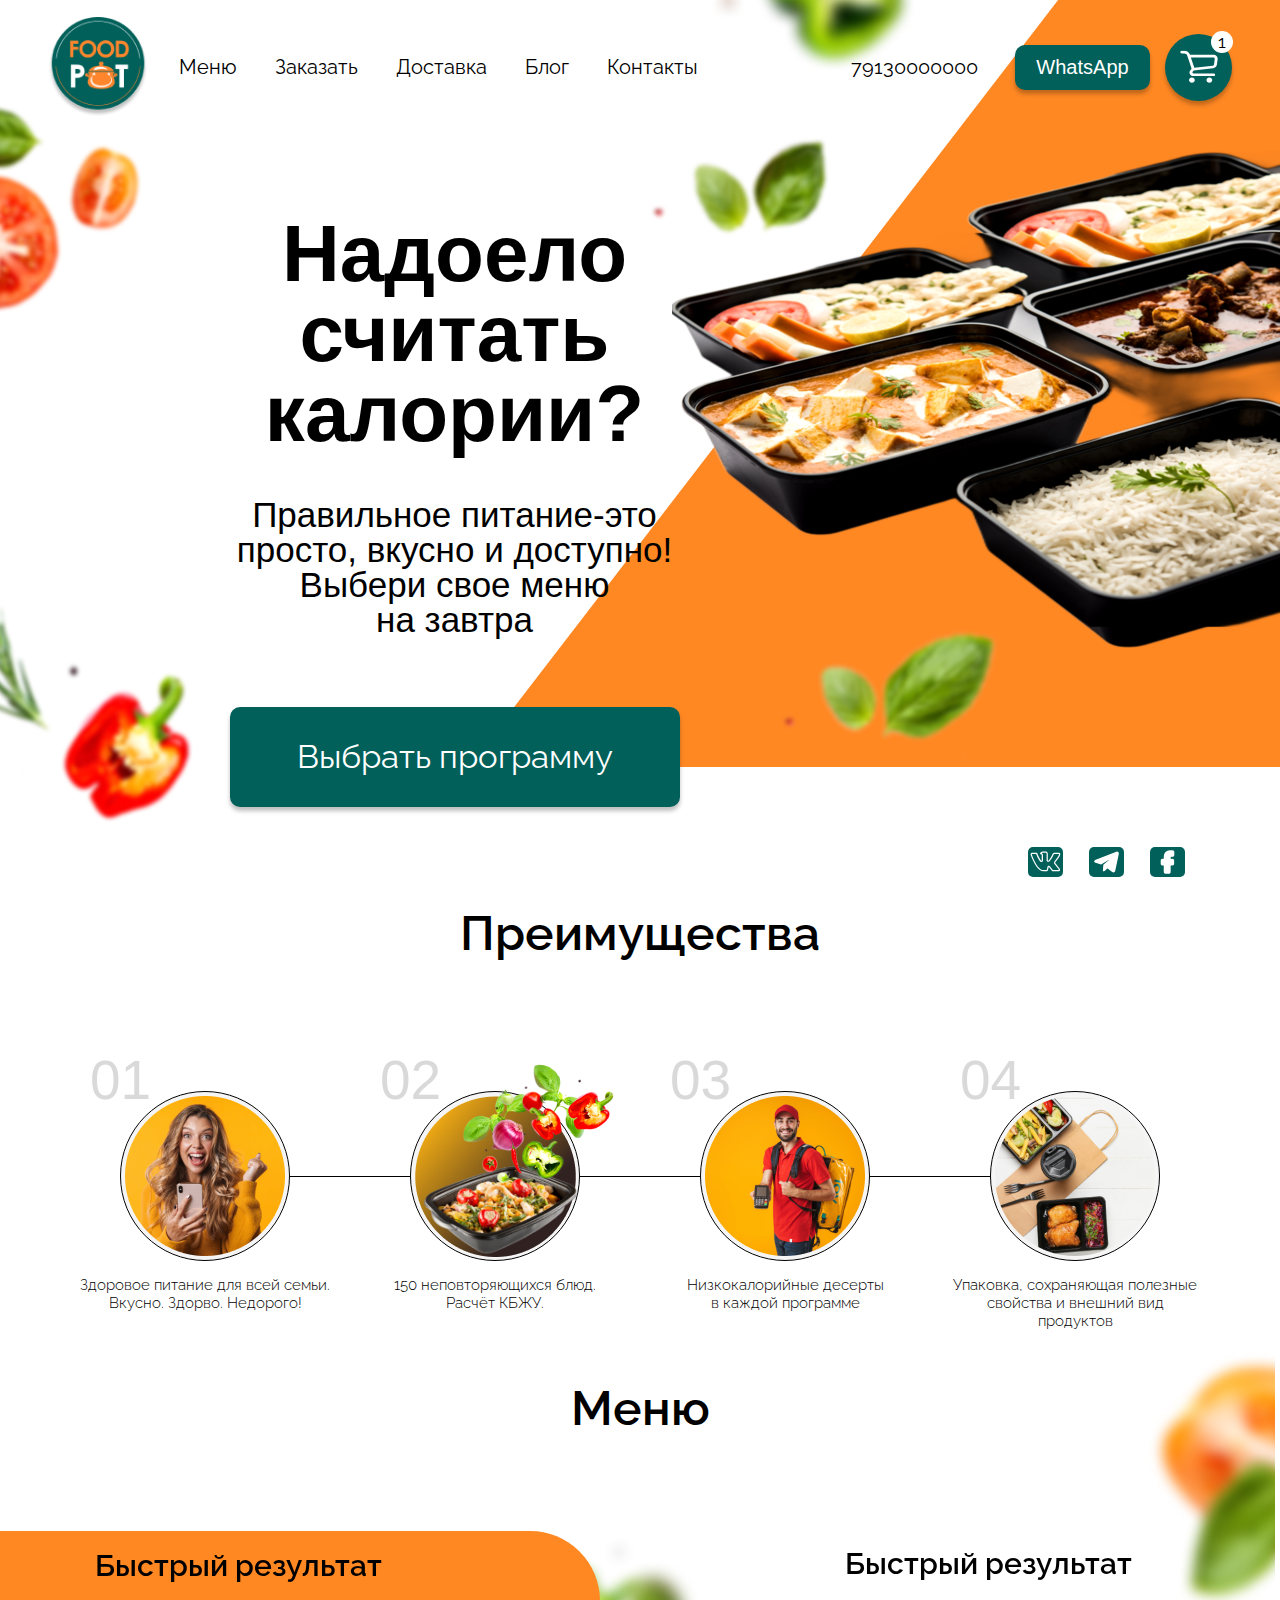
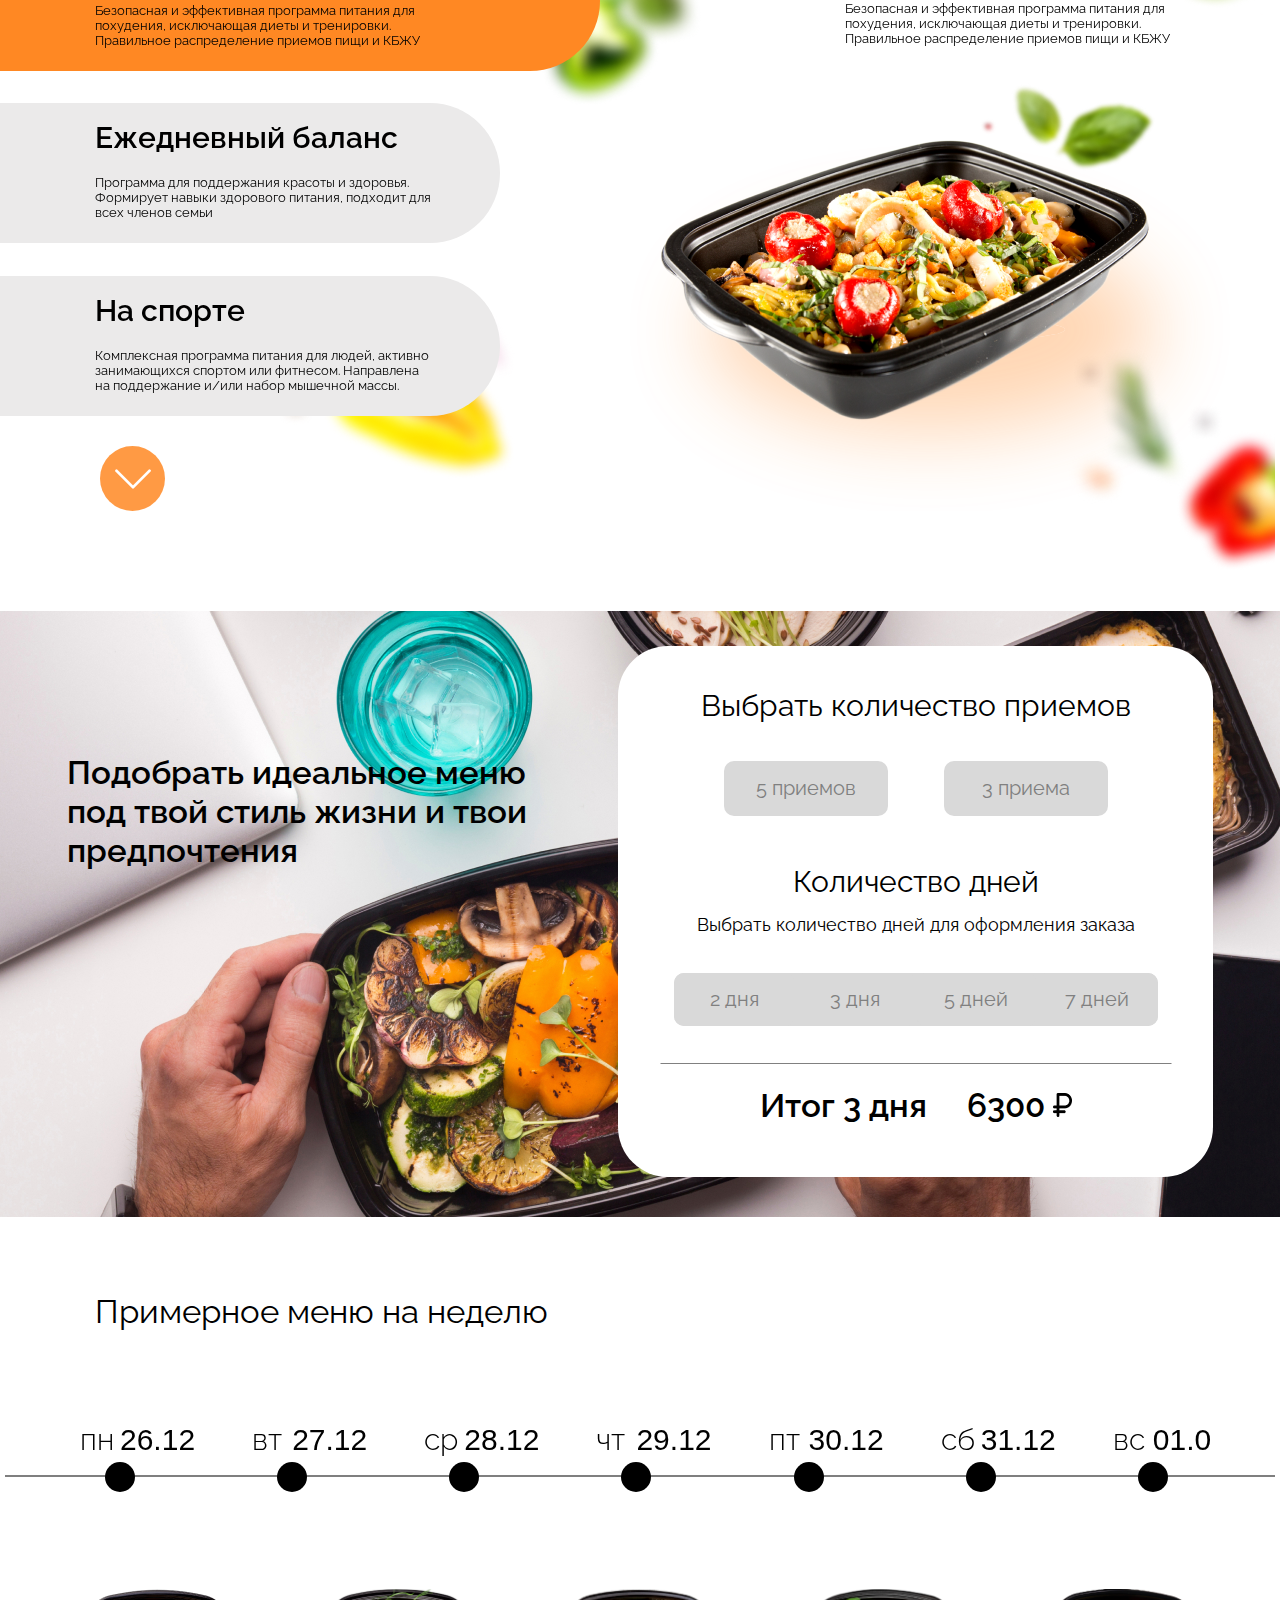
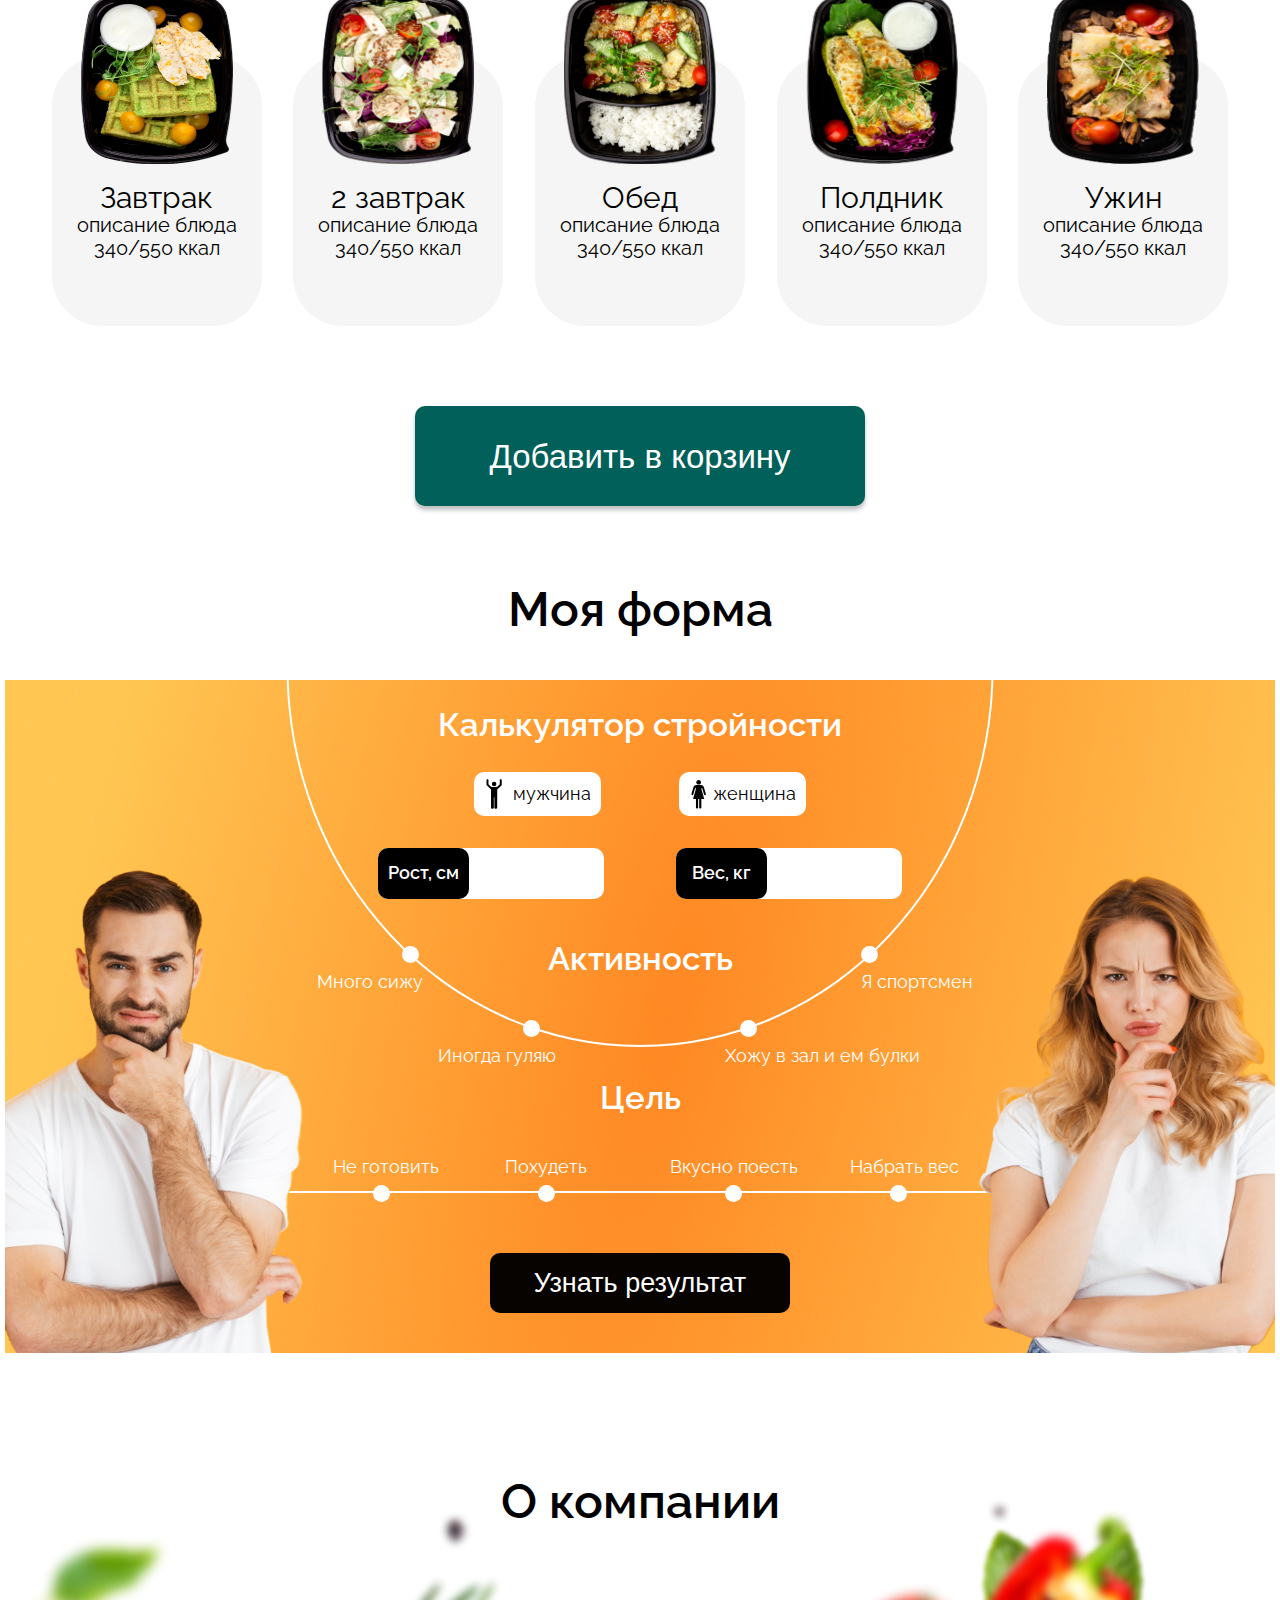
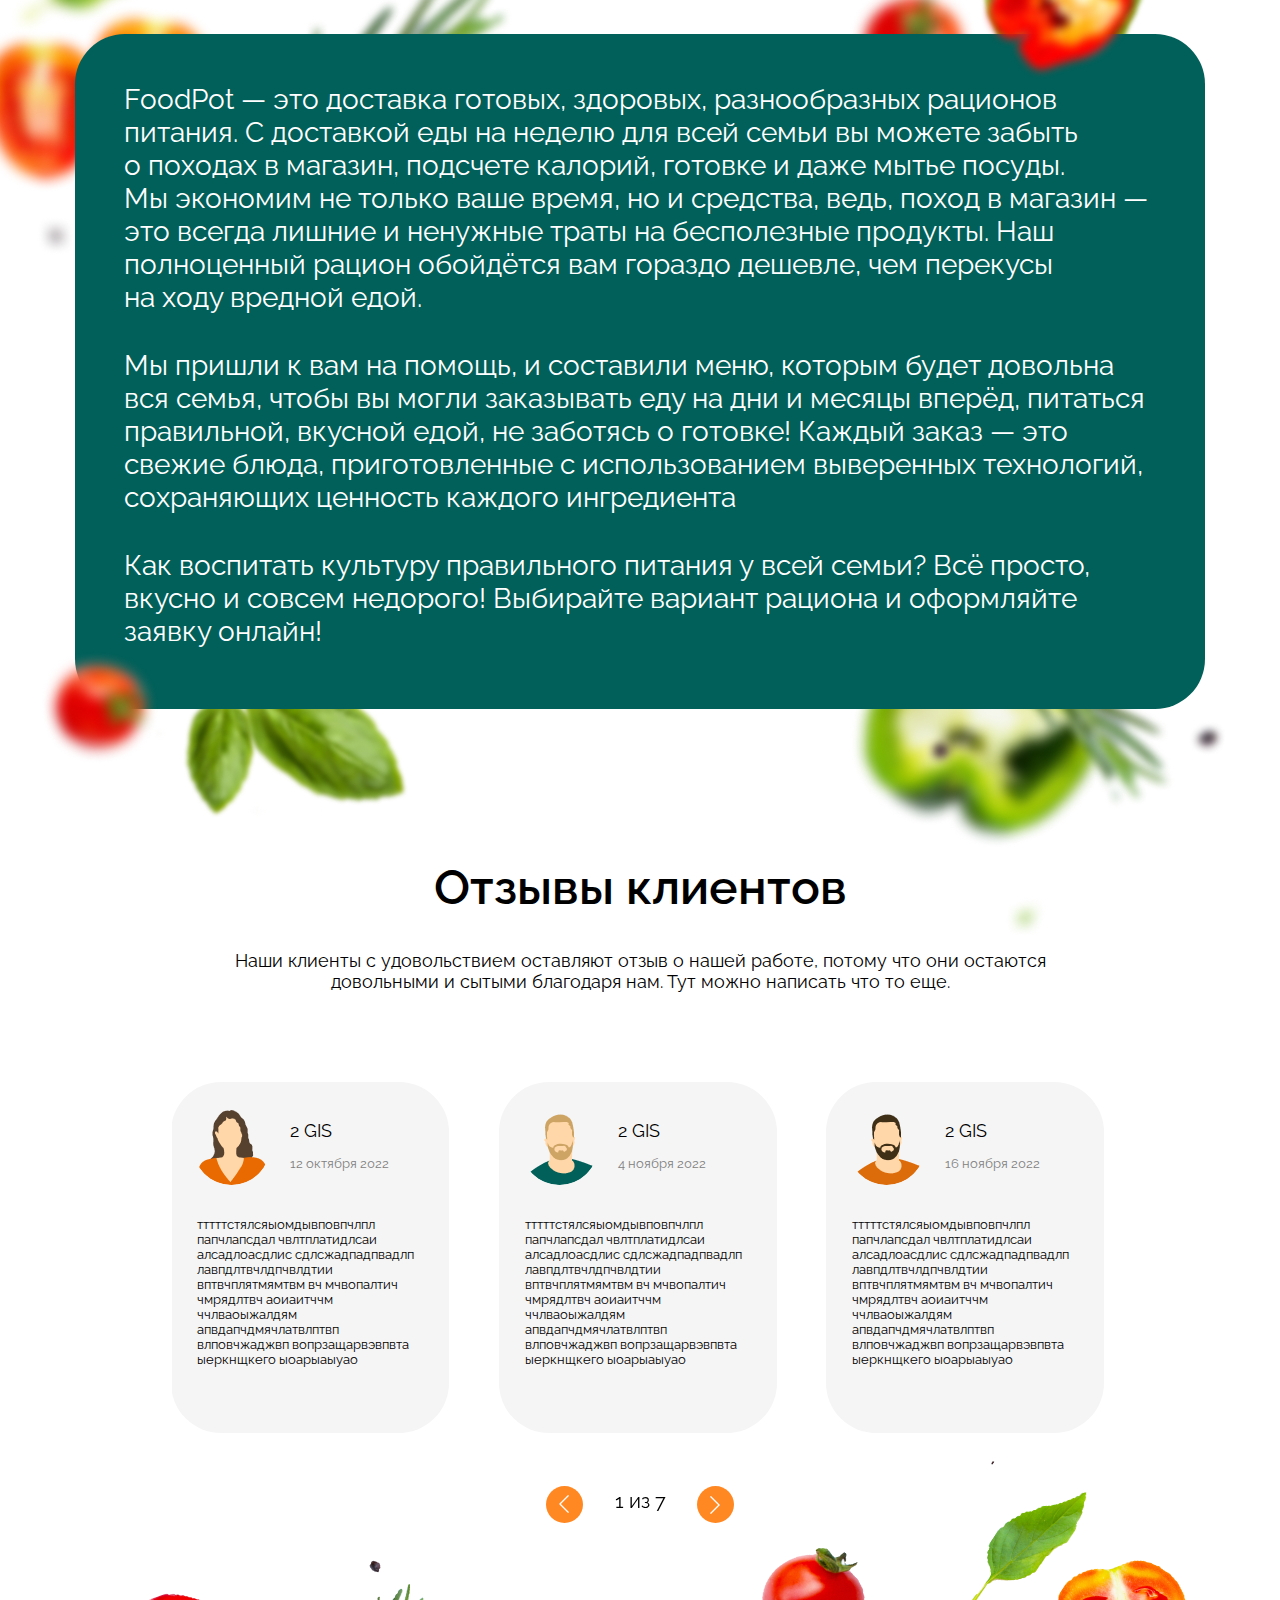
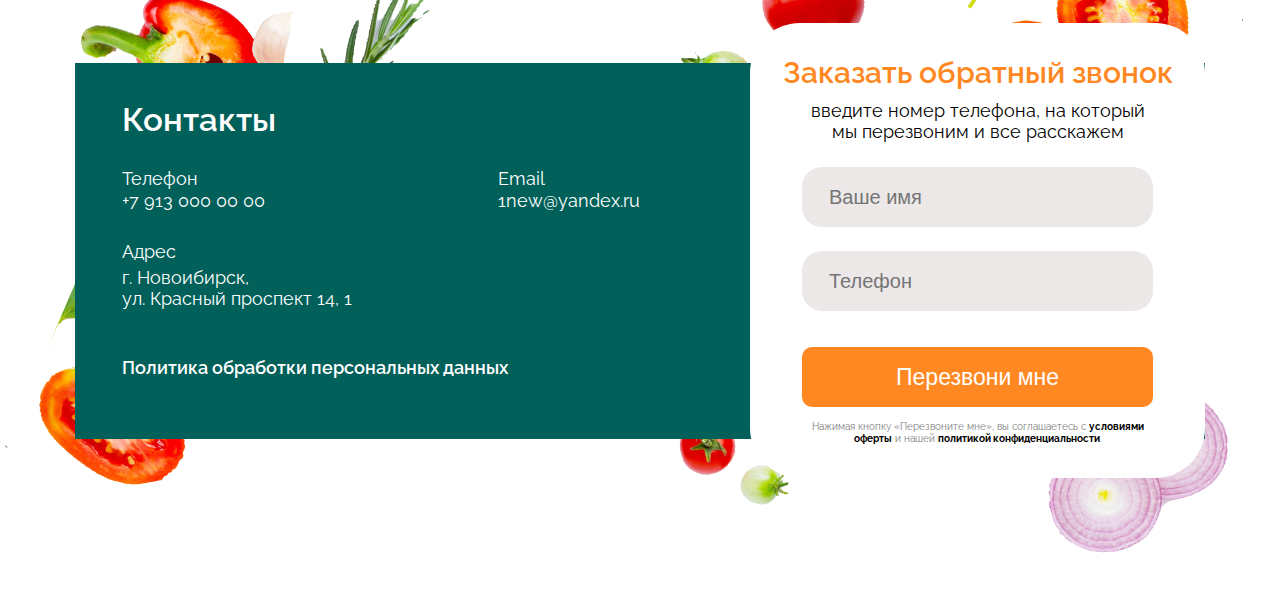
==== commit 5eca1a63: "Add files via upload" ====
--- a/index.html
+++ b/index.html
@@ -46,8 +46,8 @@
          <div class="modal_wd2">
             <div class="modal-result">Ваш результат</div>
             <div class="modal-calories">1564 кКал</div>
-            <div class="modal-prog">Ваш результат</div>
-            <div class="modal-balance">Ваш результат</div>
+            <div class="modal-prog">Вам подойдет программа</div>
+            <div class="modal-balance">Ежедневный баланс</div>
 
             <a class="modal_btn1 active-btn" href="#menu">Посмотреть меню</a>
             <div class="modal-krest active-btn">
@@ -63,22 +63,21 @@
 
 
       <!-- Header -->
-
       <header class="header">
          <div class="container header_bg">
-            <img class="pz_absolut pz_img-1" src="Image/header/headerbg1.png" alt="food">
-            <img class="pz_absolut pz_img-2" src="Image/header/headerbg2.png" alt="food">
-            <img class="pz_absolut pz_img-3" src="Image/header/headerbg3.png" alt="food">
-            <img class="pz_absolut pz_img-4" src="Image/header/headerbg4.png" alt="food">
-            <img class="pz_absolut pz_img-5" src="Image/header/headerbg5.png" alt="food">
-            <img class="pz_absolut pz_img-6" src="Image/header/headerbg6.png" alt="food">
-            <img class="pz_absolut pz_img-7" src="Image/header/headerbg7.png" alt="food">
-            <img class="pz_absolut pz_img-8" src="Image/header/headerbg8.png" alt="food">
-            <img class="pz_absolut pz_img-9" src="Image/header/headerbg9.png" alt="colorbg">
+            <img class="pz_absolut pz_img-1" src="image/header/headerbg1.png" alt="food">
+            <img class="pz_absolut pz_img-2" src="image/header/headerbg2.png" alt="food">
+            <img class="pz_absolut pz_img-3" src="image/header/headerbg3.png" alt="food">
+            <img class="pz_absolut pz_img-4" src="image/header/headerbg4.png" alt="food">
+            <img class="pz_absolut pz_img-5" src="image/header/headerbg5.png" alt="food">
+            <img class="pz_absolut pz_img-6" src="image/header/headerbg6.png" alt="food">
+            <img class="pz_absolut pz_img-7" src="image/header/headerbg7.png" alt="food">
+            <img class="pz_absolut pz_img-8" src="image/header/headerbg8.png" alt="food">
+            <img class="pz_absolut pz_img-9" src="image/header/headerbg9.png" alt="colorbg">
 
             <div class="navigation">
                <div class="logo">
-                  <a href="index.html" class="logo_link"><img class="logo-image" src="Image/header/Logo.png"
+                  <a href="index.html" class="logo_link"><img class="logo-image" src="image/header/Logo.png"
                         alt="logo"></a>
                </div>
 
@@ -135,13 +134,13 @@
                <a href="#my_form" class="btn_prog active-btn">Выбрать программу</a>
             </div>
             <div class="header-social_link">
-               <a href="/" class="social_link active-btn">
+               <a href="#" class="social_link active-btn">
                   <svg fill="#000000" width="35" height="30" viewBox="0 0 1024 1024" xmlns="http://www.w3.org/2000/svg">
                      <path
                         d="M3 248c0-38 26-53 58-55l149 1c9 0 17 6 20 15 34 110 76 178 126 255 3 6 8 9 13 9 4 0 8-2 11-7l3-11 1-173c0-25-12-29-40-33-11-2-18-12-18-22 0-2 0-4 1-6 14-43 58-65 120-65l56-1c46 0 88 20 88 79v227c4 3 8 5 13 5 8 0 18-5 26-18 52-73 111-160 119-206 0-2 1-3 2-5 11-22 39-37 51-41 2-1 5-2 9-2h155l10 1c15 0 26 10 31 19 9 14 7 29 8 35v7c-15 91-119 193-163 259-6 8-9 15-9 22 0 6 3 12 8 18l146 184c8 11 12 24 12 35 0 33-31 52-61 55l-17 1H779c-3 0-5 1-8 1-17 0-31-9-41-19-32-39-63-79-94-118-6-8-8-9-14-13-7 29-13 59-20 89l-3 17c-5 18-18 37-42 42l-14 1h-98C272 830 117 584 8 277c-3-8-5-19-5-29zm601 259c-26 0-55-15-55-43V234c0-27-12-37-45-37l-57 2c-32 0-50 5-65 15 23 11 44 26 44 68v176c-3 35-32 58-60 58-19 0-36-11-46-29-45-68-83-132-116-224l-9-26-133-1c-18 0-16 1-16 10 0 6 1 14 2 19l21 56c109 282 246 467 376 467h100c14 0 13-17 16-27l19-88c4-9 7-17 14-24 8-8 17-11 26-11 19 0 37 15 49 29l85 108c7 11 13 13 17 13h165c16 0 30-5 30-15 0-3-1-7-3-10L818 582c-12-15-17-30-17-45 0-16 6-32 16-46 42-63 132-153 153-227l3-13c-1-5-1-9-2-14H814c-10 4-18 10-24 18l-6 19c-23 64-86 152-131 213-15 14-32 20-49 20z" />
                   </svg>
                </a>
-               <a href="/" class="social_link active-btn">
+               <a href="#" class="social_link active-btn">
                   <svg width="35" height="30" viewBox="0 0 64 64" xmlns="http://www.w3.org/2000/svg" stroke-width="3"
                      stroke="#000000" fill="none">
                      <path
@@ -149,7 +148,7 @@
                         stroke-linecap="round" />
                   </svg>
                </a>
-               <a href="/" class="social_link active-btn">
+               <a href="#" class="social_link active-btn">
                   <svg width="35" height="30" viewBox="0 0 64 64" xmlns="http://www.w3.org/2000/svg" stroke-width="3"
                      stroke="#000000" fill="none">
                      <path
@@ -182,15 +181,15 @@
                   <div class="advantages_foods-list">
                      <span class="advantages_number">02</span>
                      <div class="advantages_bg-2 advantages_bg">
-                        <img class="image_item1" src="Image/main/advantages/bg2_1.png" alt="vegetable">
-                        <img class="image_item2" src="Image/main/advantages/bg2_2.png" alt="vegetable">
-                        <img class="image_item3" src="Image/main/advantages/bg2_3.png" alt="vegetable">
-                        <img class="image_item4" src="Image/main/advantages/bg2_5.png" alt="vegetable">
-                        <img class="image_item5" src="Image/main/advantages/bg2_4.png" alt="vegetable">
-                        <img class="image_item6" src="Image/main/advantages/bg2_6.png" alt="vegetable">
-                        <img class="image_item7" src="Image/main/advantages/bg2_7.png" alt="vegetable">
-                        <img class="image_item8" src="Image/main/advantages/bg2_8.png" alt="vegetable">
-                        <img class="image_item9" src="Image/main/advantages/bg2_9.png" alt="vegetable">
+                        <img class="image_item1" src="image/main/advantages/bg2_1.png" alt="vegetable">
+                        <img class="image_item2" src="image/main/advantages/bg2_2.png" alt="vegetable">
+                        <img class="image_item3" src="image/main/advantages/bg2_3.png" alt="vegetable">
+                        <img class="image_item4" src="image/main/advantages/bg2_5.png" alt="vegetable">
+                        <img class="image_item5" src="image/main/advantages/bg2_4.png" alt="vegetable">
+                        <img class="image_item6" src="image/main/advantages/bg2_6.png" alt="vegetable">
+                        <img class="image_item7" src="image/main/advantages/bg2_7.png" alt="vegetable">
+                        <img class="image_item8" src="image/main/advantages/bg2_8.png" alt="vegetable">
+                        <img class="image_item9" src="image/main/advantages/bg2_9.png" alt="vegetable">
                      </div>
                      <p class="advantages_text">150 неповторяющихся блюд.
                         Расчёт КБЖУ.</p>
@@ -346,7 +345,7 @@
          <!-- Section - perfect_menu  -->
 
          <section id="perfect_menu">
-            <div class="container fx-container">
+            <div class="container fx-menu">
                <div class="pm_left">
                   <h3 class="pm_left-title">Подобрать идеальное меню под твой стиль жизни и&nbsp;твои предпочтения</h3>
                </div>
@@ -378,7 +377,7 @@
                         <p class="menu_itog-money">
                            <span class="order-price">6300</span>
                            <span class="ruble">
-                              <img src="/Image/main/perfect_menu/ruble.png" alt="ruble">
+                              <img src="image/main/perfect_menu/ruble.png" alt="ruble">
                            </span>
                         </p>
                      </div>
@@ -477,85 +476,51 @@
                   <span class="weekday_line"></span>
                </div>
 
-               <div class="week-slider-menu">
-                  <div class="swiper-container">
-                     <div class="swiper-wrapper">
-                        <div class="swiper-slide">
-                           <div class="menu-group">
-                              <div class="menu-foods">
-                                 <div class="wm_day">
-                                    <img class="week_img_ab" src="Image/main/week_day/day1.png" alt="food">
-                                    <h4 class="day_title">Завтрак</h4>
-                                    <p class="day_descr">описание блюда
-                                       340/550 ккал</p>
-                                 </div>
-                              </div>
-                              <div class="menu-foods">
-                                 <div class="wm_day">
-                                    <img class="week_img_ab" src="Image/main/week_day/day2.png" alt="food">
-                                    <h4 class="day_title">2 завтрак</h4>
-                                    <p class="day_descr">описание блюда
-                                       340/550 ккал</p>
-                                 </div>
-                              </div>
-                              <div class="menu-foods">
-                                 <div class="wm_day">
-                                    <img class="week_img_ab" src="Image/main/week_day/day3.png" alt="food">
-                                    <h4 class="day_title">Обед</h4>
-                                    <p class="day_descr">описание блюда
-                                       340/550 ккал</p>
-                                 </div>
-                              </div>
-                              <div class="menu-foods">
-                                 <div class="wm_day">
-                                    <img class="week_img_ab" src="Image/main/week_day/day4.png" alt="food">
-                                    <h4 class="day_title">Полдник</h4>
-                                    <p class="day_descr">описание блюда
-                                       340/550 ккал</p>
-                                 </div>
-                              </div>
-                              <div class="menu-foods">
-                                 <div class="wm_day">
-                                    <img class="week_img_ab" src="Image/main/week_day/day5.png" alt="food">
-                                    <h4 class="day_title">Ужин</h4>
-                                    <p class="day_descr">описание блюда
-                                       340/550 ккал</p>
-                                 </div>
-                              </div>
-                           </div>
-                        </div>
-
-                        <div class="swiper-slide">
-                           <div class="menu-group">
-                              <div class="menu-foods">
-                                 <div class="wm_day">
-                                    <img class="week_img_ab" src="Image/main/week_day/day1.png" alt="food">
-                                    <h4 class="day_title">Завтрак</h4>
-                                    <p class="day_descr">описание блюда
-                                       340/550 ккал</p>
-                                 </div>
-                              </div>
-                              <div class="menu-foods">
-                                 <div class="wm_day">
-                                    <img class="week_img_ab" src="Image/main/week_day/day2.png" alt="food">
-                                    <h4 class="day_title">2 завтрак</h4>
-                                    <p class="day_descr">описание блюда
-                                       340/550 ккал</p>
-                                 </div>
-                              </div>
-                              <div class="menu-foods">
-                                 <div class="wm_day">
-                                    <img class="week_img_ab" src="Image/main/week_day/day3.png" alt="food">
-                                    <h4 class="day_title">Обед</h4>
-                                    <p class="day_descr">описание блюда
-                                       340/550 ккал</p>
-                                 </div>
-                              </div>
-                           </div>
-                        </div>
-                     </div>
-                  </div>
-               </div>
+               <div class="week-menu">
+                  <ul class="week-list">
+                     <li class="week-item">
+                        <div class="wm_day">
+                           <img class="week_img_ab" src="image/main/week_day/day1.png" alt="food">
+                           <h4 class="day_title">Завтрак</h4>
+                           <p class="day_descr">описание блюда
+                              340/550 ккал</p>
+                        </div>
+                     </li>
+                     <li class="week-item">
+                        <div class="wm_day">
+                           <img class="week_img_ab" src="image/main/week_day/day2.png" alt="food">
+                           <h4 class="day_title">2 завтрак</h4>
+                           <p class="day_descr">описание блюда
+                              340/550 ккал</p>
+                        </div>
+                     </li>
+                     <li class="week-item">
+                        <div class="wm_day">
+                           <img class="week_img_ab" src="image/main/week_day/day3.png" alt="food">
+                           <h4 class="day_title">Обед</h4>
+                           <p class="day_descr">описание блюда
+                              340/550 ккал</p>
+                        </div>
+                     </li>
+                     <li class="week-item">
+                        <div class="wm_day">
+                           <img class="week_img_ab" src="image/main/week_day/day4.png" alt="food">
+                           <h4 class="day_title">Полдник</h4>
+                           <p class="day_descr">описание блюда
+                              340/550 ккал</p>
+                        </div>
+                     </li>
+                     <li class="week-item">
+                        <div class="wm_day">
+                           <img class="week_img_ab" src="image/main/week_day/day5.png" alt="food">
+                           <h4 class="day_title">Ужин</h4>
+                           <p class="day_descr">описание блюда
+                              340/550 ккал</p>
+                        </div>
+                     </li>
+                  </ul>
+               </div>
+
                <button class="basket_btn active-btn" type="button">Добавить в корзину</button>
             </div>
          </section>
@@ -568,8 +533,8 @@
             <div class="container">
                <h2 class="form_title">Моя форма</h2>
                <div class="сalculator_slim">
-                  <img class="сalculator_men" src="Image/main/my_form/men.png" alt="men">
-                  <img class="сalculator_women" src="Image/main/my_form/women.png" alt="women">
+                  <img class="сalculator_men" src="image/main/my_form/men.png" alt="men">
+                  <img class="сalculator_women" src="image/main/my_form/women.png" alt="women">
                   <h3 class="calculator_title cl_title1">Калькулятор стройности</h3>
                   <h3 class="calculator_title cl_title2">Активность</h3>
                   <h3 class="calculator_title cl_title3">Цель</h3>
@@ -578,10 +543,11 @@
 
                   <form method="post" id="calculator" novalidate>
                      <ul class="gender-list">
-                        <li class="gender-item men-bg svg_gender-active">
+                        <li class="gender-item men-bg">
                            <input type="radio" name="gemder" value="MEN">
-                           <svg fill="#000" height="50" width="30" version="1.1" xmlns="http://www.w3.org/2000/svg"
-                              xmlns:xlink="http://www.w3.org/1999/xlink" viewBox="0 0 256 256" xml:space="preserve">
+                           <svg class="svg-gender" fill="#000" height="50" width="30" version="1.1"
+                              xmlns="http://www.w3.org/2000/svg" xmlns:xlink="http://www.w3.org/1999/xlink"
+                              viewBox="0 0 256 256" xml:space="preserve">
                               <g>
                                  <circle cx="129" cy="43.7" r="19.2" />
                                  <path d="M185.6,1.5c-4.6,0-8.4,3.8-8.4,8.4v34.9l-18.7,18.7c-2.8,2.8-6.6,4.2-10.3,4.2H129h0h-19.2c-3.7,0-7.5-1.4-10.3-4.2
@@ -594,8 +560,9 @@
                         </li>
                         <li class="gender-item woman-bg">
                            <input type="radio" name="gemder" value="WOOMEN">
-                           <svg fill="#000" height="50" width="30" version="1.1" xmlns="http://www.w3.org/2000/svg"
-                              xmlns:xlink="http://www.w3.org/1999/xlink" viewBox="-63 65 128 128" xml:space="preserve">
+                           <svg class="svg-gender" fill="#000" height="50" width="30" version="1.1"
+                              xmlns="http://www.w3.org/2000/svg" xmlns:xlink="http://www.w3.org/1999/xlink"
+                              viewBox="-63 65 128 128" xml:space="preserve">
                               <path d="M11.3,89.8c7.2,0,12.4,5.9,13.4,9.2l8.8,29c1.8,6.2-6.2,8.8-8.1,2.7l-8-26.6H13l13.3,47.3H13.6v36.9c0,6.3-9.5,6.3-9.5,0
                                     v-37.2h-4.8v37.1c0,6.4-9.5,6.4-9.5,0v-36.8h-12.7l13.2-47.3h-4.4l-7.9,26.7c-1.9,5.8-9.9,3.4-8.1-2.8l8.8-29
                                     c0.9-3.3,5.1-9.2,12.4-9.2C-8.9,89.8,11.3,89.8,11.3,89.8z" />
@@ -655,7 +622,9 @@
                            <span class="text-calc_pz8">Набрать вес</span>
                         </li>
                      </ul>
-                     <button class="calc-btn active-btn model-open" type="button">Узнать результат</button>
+                     <div class="oreder-btn">
+                        <button class="calc-btn active-btn model-open" type="button">Узнать результат</button>
+                     </div>
                   </form>
                </div>
             </div>
@@ -695,18 +664,18 @@
                      недорого!
                      Выбирайте вариант рациона и&nbsp;оформляйте заявку онлайн!</p>
 
-                  <img class="bg_company_img1" src="Image/main/company/bg_company1.png" alt="foods">
-                  <img class="bg_company_img2" src="Image/main/company/bg_company2.png" alt="foods">
-                  <img class="bg_company_img3" src="Image/main/company/bg_company3.png" alt="foods">
-                  <img class="bg_company_img4" src="Image/main/company/bg_company4.png" alt="foods">
-                  <img class="bg_company_img5" src="Image/main/company/bg_company5.png" alt="foods">
-                  <img class="bg_company_img6" src="Image/main/company/bg_company6.png" alt="foods">
-                  <img class="bg_company_img7" src="Image/main/company/bg_company7.png" alt="foods">
-                  <img class="bg_company_img8" src="Image/main/company/bg_company8.png" alt="foods">
-                  <img class="bg_company_img9" src="Image/main/company/bg_company9.png" alt="foods">
-                  <img class="bg_company_img10" src="Image/main/company/bg_company10.png" alt="foods">
-                  <img class="bg_company_img11" src="Image/main/company/bg_company11.png" alt="foods">
-                  <img class="bg_company_img12" src="Image/main/company/bg_company12.png" alt="foods">
+                  <img class="bg_company_img1" src="image/main/company/bg_company1.png" alt="foods">
+                  <img class="bg_company_img2" src="image/main/company/bg_company2.png" alt="foods">
+                  <img class="bg_company_img3" src="image/main/company/bg_company3.png" alt="foods">
+                  <img class="bg_company_img4" src="image/main/company/bg_company4.png" alt="foods">
+                  <img class="bg_company_img5" src="image/main/company/bg_company5.png" alt="foods">
+                  <img class="bg_company_img6" src="image/main/company/bg_company6.png" alt="foods">
+                  <img class="bg_company_img7" src="image/main/company/bg_company7.png" alt="foods">
+                  <img class="bg_company_img8" src="image/main/company/bg_company8.png" alt="foods">
+                  <img class="bg_company_img9" src="image/main/company/bg_company9.png" alt="foods">
+                  <img class="bg_company_img10" src="image/main/company/bg_company10.png" alt="foods">
+                  <img class="bg_company_img11" src="image/main/company/bg_company11.png" alt="foods">
+                  <img class="bg_company_img12" src="image/main/company/bg_company12.png" alt="foods">
                </div>
             </div>
          </section>
@@ -846,13 +815,13 @@
          <div class="container footer_container">
 
             <div id="footer_contact">
-               <img class="footer_food_bg1" src="Image/footer/footer_bg1.png" alt="foods">
-               <img class="footer_food_bg2" src="Image/footer/footer_bg2.png" alt="foods">
-               <img class="footer_food_bg3" src="Image/footer/footer_bg3.png" alt="foods">
-               <img class="footer_food_bg4" src="Image/footer/footer_bg4.png" alt="foods">
-               <img class="footer_food_bg5" src="Image/footer/footer_bg5.png" alt="foods">
-               <img class="footer_food_bg6" src="Image/footer/footer_bg6.png" alt="foods">
-               <img class="footer_food_bg7" src="Image/footer/footer_bg7.png" alt="foods">
+               <img class="footer_food_bg1" src="image/footer/footer_bg1.png" alt="foods">
+               <img class="footer_food_bg2" src="image/footer/footer_bg2.png" alt="foods">
+               <img class="footer_food_bg3" src="image/footer/footer_bg3.png" alt="foods">
+               <img class="footer_food_bg4" src="image/footer/footer_bg4.png" alt="foods">
+               <img class="footer_food_bg5" src="image/footer/footer_bg5.png" alt="foods">
+               <img class="footer_food_bg6" src="image/footer/footer_bg6.png" alt="foods">
+               <img class="footer_food_bg7" src="image/footer/footer_bg7.png" alt="foods">
 
                <div class="footer_contact_title">Контакты</div>
 
--- a/css/style.css
+++ b/css/style.css
@@ -1,10 +1,3 @@
-/*
-* Prefixed by https://autoprefixer.github.io
-* PostCSS: v8.4.14,
-* Autoprefixer: v10.4.7
-* Browsers: last 10 version
-*/
-
 body{
    position: relative;
    font-family: 'Raleway', sans-serif;
@@ -194,7 +187,7 @@
 }
 
 .pz_img-2{
-    
+   top: 112px;
    left: 630px;
    z-index: -1;
 }
@@ -523,7 +516,7 @@
 .advantages_bg-1{
    position: relative;
    background-color: #F5F5F5;
-   background-image: url("../Image/main/advantages/bg1.png");
+   background-image: url("../image/main/advantages/bg1.png");
    background-repeat: no-repeat;
    background-position: center;
 }
@@ -542,7 +535,7 @@
 .advantages_bg-2{
    position: relative;
    background-color: #F5F5F5;
-   background-image: url("../Image/main/advantages/bg2.png");
+   background-image: url("../image/main/advantages/bg2.png");
    background-repeat: no-repeat;
    background-position: center;
    z-index: 5;
@@ -635,7 +628,7 @@
 .advantages_bg-4{
    position: relative;
    background-color: #f5f5f5;
-   background-image: url("../Image/main/advantages/bg4.png");
+   background-image: url("../image/main/advantages/bg4.png");
    background-repeat: no-repeat;
    background-position: center;
    z-index: 5;
@@ -822,7 +815,7 @@
    z-index: 10;
    border-radius: 50%;
    background: rgba(255, 136, 35, 0.85);
-   background-image: url('../Image/main/menu/arrow.png');
+   background-image: url('../image/main/menu/arrow.png');
    background-position: center;
    background-repeat: no-repeat;
 }
@@ -838,7 +831,7 @@
 
 
 /* ----Section - Perfect_menu---- */
-.fx-container{
+.fx-menu{
    display: -webkit-box;
    display: -ms-flexbox;
    display: flex;
@@ -849,7 +842,7 @@
            justify-content: space-evenly;
    max-width: 1360px;
    height: 606px;
-   background-image: url('../Image/main/perfect_menu/bg-pf.jpg');
+   background-image: url('../image/main/perfect_menu/bg-pf.jpg');
    background-repeat: no-repeat;
    background-size: cover;
    background-position: center;
@@ -996,6 +989,7 @@
 /* ----Section - Menu_week---- */
 .week_menu{
    margin: 75px 0 95px 90px;
+   height: auto;
    text-align: left;
    font-weight: 400;
    font-size: 33px;
@@ -1010,8 +1004,9 @@
 
 .weekday-slider{
    position: relative;
+   max-width: 1140px;
    height: 100px;
-   margin: 0 110px;
+   margin: 0 auto;
 }
 
 .week_day-item{
@@ -1071,26 +1066,20 @@
    z-index: -1;
 }
 
-.week-slider-menu{
-   margin: 0 95px;
-}
-
-.menu-group{
-   display: -webkit-box;
-   display: -ms-flexbox;
+.week-menu{
+   margin: 130px 0 0 0;
+}
+
+.week-list{
    display: flex;
-   -webkit-box-pack: space-evenly;
-       -ms-flex-pack: space-evenly;
-           justify-content: space-evenly;
-   -ms-flex-wrap: wrap;
-       flex-wrap: wrap;
-   max-width: 1170px;
-}
-
-.menu-foods{
-  margin-top: 70px;
-  height: 290px; 
-  width: 210px;
+   flex-wrap: wrap;
+   justify-content: space-evenly;
+   margin: 0 auto;
+   max-width: 1240px;
+}
+
+.week-item{
+   margin-bottom: 80px;
 }
 
 .wm_day{
@@ -1136,7 +1125,7 @@
 .basket_btn{
    display: block;
    border: none;
-   margin: 45px auto 75px auto;
+   margin: 0 auto 75px auto;
    width: 450px;
    height: 100px;
    font-weight: 400;
@@ -1147,7 +1136,6 @@
    -webkit-box-shadow: 0px 4px 4px rgba(0, 0, 0, 0.25);
            box-shadow: 0px 4px 4px rgba(0, 0, 0, 0.25);
    border-radius: 10px; 
-  
 }
 /* ----/Section - Menu_week---- */
 
@@ -1166,7 +1154,7 @@
    max-width: 100%;
    height: 673px;
    overflow: hidden;
-   background: url('../Image/main/my_form/bg_form.png');
+   background: url('../image/main/my_form/bg_form.png');
    background-repeat: no-repeat;
    background-position: center;
    background-size: cover;
@@ -1263,6 +1251,10 @@
    background: #000;
 }
 
+.svg-gender-active{
+   fill: #fff;
+}
+
 .men-bg{
    left: 36.92%;
 }
@@ -1444,11 +1436,13 @@
    right: 29%;
 }
 
-.calc-btn{
+.oreder-btn{
    position: absolute;
    bottom: 40px;
    left: 50%;
    transform: translateX(-50%);
+}
+.calc-btn{
    cursor: pointer;
    width: 300px;
    height: 60px;
@@ -1640,7 +1634,7 @@
    width: 37px;
    height: 37px;
    background-color: #ff8823;
-   background-image: url('../Image/main/reviews/arrowslide.png');
+   background-image: url('../image/main/reviews/arrowslide.png');
    background-repeat: no-repeat;
    background-position: center;
    border-radius: 50%;
@@ -1677,15 +1671,15 @@
 }
 
 .card_image1{
-   background-image: url('../Image/main/reviews/Group1.png');
+   background-image: url('../image/main/reviews/Group1.png');
 }
 
 .card_image2{
-   background-image: url('../Image/main/reviews/Group2.png');
+   background-image: url('../image/main/reviews/Group2.png');
 } 
 
 .card_image3{
-   background-image: url('../Image/main/reviews/Group3.png');
+   background-image: url('../image/main/reviews/Group3.png');
 }
 
 .social_reviews{
@@ -1725,7 +1719,7 @@
 
 /*------------Footer------------*/
 .footer_container{
-  max-height: 600px;
+  height: 550px;
 }
 
 #footer_contact{
--- a/css/media.css
+++ b/css/media.css
@@ -6,13 +6,12 @@
    .bg_company_img6 {
       top: -35%;
       right: 5%;
-  }
+   }
 
    .bg_company_img7 {
       display: none;
    }
-  
- }
+}
 
 @media only screen and (max-width : 1320px) {
    .сalculator_men,.сalculator_women{
@@ -29,6 +28,10 @@
 }
 
 @media only screen and (max-width : 1280px) {
+   .header_btn {
+      margin-right: 15px;
+   }
+
    .header_subtitle{
       max-width: 450px;
    }
@@ -36,17 +39,13 @@
    .elipse_shadow{
       left: 25%;
    }
-
-   .weekday-slider{
-      margin: 0 80px 0 80px;
-   }
 }
 
 @media only screen and (max-width : 1220px) {
    .nav_list{
-      margin-right: 70px;
-   }
-
+      margin-right: 60px;
+   }
+  
    .nav_link{
       margin-right: 18px;
    }
@@ -96,30 +95,35 @@
    .bg_company_img8 {
       bottom: -15%;
       left: -3%;
-  }
+   }
    
-  .footer_food_bg7{
+   .footer_food_bg7{
       right: 0;
-  }
-
-}
-
-@media only screen and (max-width : 1150px) {
-   .weekday-slider{
-      margin: 0 80px 0 80px;
-   }
-}
-
-@media only screen and (max-width : 1130px) {
-   .weekday-slider{
-      margin: 0 80px 0 110px;
+   }
+
+}
+
+@media only screen and (max-width : 1200px) {
+   .weekday-slider {
+      margin: 0 80px 0 150px;
+   }
+}
+
+@media only screen and (max-width : 1095px) {
+   .fx-menu {
+      height: 900px;
+   }
+
+   .weekday-slider {
+      margin: 0 80px 0 130px;
    }
 }
 
 @media only screen and (max-width : 1084px) {
-   .fx-container{
-      height: 900px;
-   }
+   .logo {
+      margin-right: 10px;
+   }
+  
    .title_descr_foods, .subtitle_descr_foods{
       margin-right: 15px;
    }
@@ -131,17 +135,18 @@
    .pm_left-title{
       text-align: center;
    }
-
+}
+
+@media only screen and (max-width : 1070px){
+   .nav_list{
+      margin-right: 23px;
+   }
 }
 
 @media only screen and (max-width : 1050px) {
    .pz_img-7,
    .pz_img-8{
       display: none;
-   }
-
-   .nav_list{
-      margin-right: 35px;
    }
 
    .nav_link{
@@ -195,15 +200,38 @@
   
   .footer_container {
       padding-bottom: 930px;
+   }
+
+  .footer_form{
+      top: auto;
+      bottom: -140%;
+      right: 50%;
+      transform: translateX(50%);
   }
 
-  .footer_form{
-   top: auto;
-   bottom: -140%;
-   right: 50%;
-   transform: translateX(50%);
+  .number1 {
+      margin-right: 60px;
   }
-  
+}
+
+@media only screen and (max-width : 1010px) {
+   .advantages_bg-3::after{
+      display:  none;
+   }
+
+   .advantages_foods-list:nth-child(4){
+      margin-top: 60px;
+   }
+}
+
+@media only screen and (max-width : 1009px) {
+   .payment-col ul{
+      justify-content: space-evenly;
+   }
+
+   .pay-btn:last-child{
+      margin-top: 25px;
+   }
 }
 
 @media only screen and (max-width : 1000px) {
@@ -223,13 +251,6 @@
       z-index: 15;
    }
 
-   .advantages_bg-3::after{
-      display:  none;
-   }
-   .advantages_foods-list:nth-child(4){
-      margin-top: 60px;
-   }
-
    .menu_bg4, .menu_bg5{
       display: none;
    }
@@ -243,10 +264,6 @@
       padding-left: 35px;
    }
 
-   .weekday-slider{
-      margin: 0 50px 0 90px;
-   }
-
    .point-bg5{
       left: 28%;
    }
@@ -255,7 +272,58 @@
       right: 28%;
    }
 
-      
+   .see-people {
+      margin-bottom: 300px;
+   } 
+}
+
+@media only screen and (max-width : 990px){
+   .bascet-root{
+      flex-wrap: wrap;
+      justify-content: center;
+   }
+   
+   .pr-bascet{
+     text-align: center;
+   }
+
+   .pr-title,.pr-subtitle{
+      display: inline-block;
+      margin: 0 0 26px 0;
+   }
+
+   .title2 {
+      margin-top: 70px;
+   }
+
+   .pr-image::after{
+      left: 204px;
+   }
+
+   .pr-col{
+      margin: 80px 0 0 0;
+   }
+
+   .number1 {
+      margin-right: 120px;
+   }
+}
+
+@media only screen and (max-width : 954px){
+   .delivery-base,.delivery-accout{
+      justify-content: center;
+   }
+   .swiper_revies_item {
+      max-width: 600px;
+   }
+   
+   .sw-button-prev {
+      left: 35%;
+   }
+
+   .sw-button-next {
+      right: 35%;
+   }
 }
 
 @media only screen and (max-width : 940px) {
@@ -317,7 +385,7 @@
       right: 20%;
    }
 
-   .calc-btn{
+   .oreder-btn{
       bottom: 140px;
    }
 
@@ -337,11 +405,9 @@
       max-width: 880px;
       padding: 0 10px;
    }
-
-   
-}
-
-@media only screen and (max-width : 880px) {
+}
+
+@media only screen and (max-width : 890px) {
    .navigation{
       padding: 17px 30px 0 30px;
       justify-content: space-between;
@@ -356,7 +422,7 @@
       z-index: 100;
       position: fixed;
       text-align: center;
-      padding-top: 50px;
+      padding-top: 100px;
       background: #fff;
       width: 100%;
       height: 100%;
@@ -367,7 +433,7 @@
 
    .nav_list{
       display: block;
-      margin: 0 0 30px 0;
+      margin: 0 0 70px 0;
    }
 
    .nav-avtive{
@@ -375,7 +441,7 @@
    }
 
    .nav_link{
-      margin: 0 0 15px 0;
+      margin: 0 0 20px 0;
       font-size: 25px;
       transition: ease-in-out .5s;
    }
@@ -388,7 +454,7 @@
 
    .header_tel, .header_btn{
       margin: 0 0 30px 0;
-  }
+   }
 
    .nav-krest{
       position: absolute;
@@ -419,25 +485,6 @@
       left: 45px;
       bottom: -80px;
    }
-
-   .weekday-slider{
-      margin: 0 50px 0 110px;
-   }
-
-}
-
-@media only screen and (max-width : 864px) {
-   .swiper_revies_item{
-      max-width: 600px;
-   }
-
-   .sw-button-prev {
-      left: 35%;
-   }
-
-   .sw-button-next {
-      right: 35%;
-   }
 }
 
 @media only screen and (max-width : 850px) {
@@ -474,7 +521,6 @@
    .footer_food_bg2{
       display: none;
    }
-
 }
 
 @media only screen and (max-width : 800px) {
@@ -486,7 +532,7 @@
       right: 29.92%;
    }
 
-   .calc-btn {
+   .oreder-btn{
       bottom: 280px;
    }
 
@@ -514,12 +560,10 @@
       width: 170px;
       right: -170px;
    }
-
 }
 
 @media only screen and (max-width : 749px) {
-   
-   .advantages_title{
+    .advantages_title{
       font-size: 40px;
       margin: 70px 0;
    }
@@ -538,10 +582,6 @@
       display: none;
    }
 
-   .weekday-slider{
-      margin: 0 50px 0 120px;
-   }
-
    .сalculator_men, .сalculator_women {
       width: 34%;
    }
@@ -571,6 +611,10 @@
    .sw-button-next {
       right: 15%;
    }
+
+   .modal_wd1{
+      width: 570px;
+   }
 }
 
 @media only screen and (max-width : 670px){
@@ -630,13 +674,19 @@
    }
 }
 
+@media only screen and (max-width : 659px) {
+   .pay-btn:nth-child(2){
+      margin-top: 25px;
+   }
+}
+
 @media only screen and (max-width : 650px) {
    .menu_bg7{
       display: none;
    }
 
-   .weekday-slider{
-      margin: 0 50px 0 90px;
+   .weekday-slider {
+      margin: 0 80px 0 120px;
    }
 
    .week_menu {
@@ -702,14 +752,31 @@
       width: 480px;
    }
 
-   .weekday-slider{
-      margin: 0 50px 0 85px;
-   } 
+   .weekday-slider {
+      margin: 0 80px 0 90px;
+   }
    
    .footer_contact_descr:nth-child(1) {
       margin-right: 130px;
    }
 
+   .number1 {
+      margin-right: 60px;
+   }
+
+   .modal_wd1{
+      width: 480px;
+   }
+
+   .modal_title{
+      max-width: 345px;
+      font-size: 20px;
+   }
+
+   .modal_wd2 {
+      width: 430px;
+      height: 453px;
+   }
 }
 
 @media only screen and (max-width : 550px) {
@@ -753,15 +820,15 @@
       right: 15%;
    }
 
-   .calc-btn{
-      bottom: 305px;
+   .oreder-btn{
+      bottom: 315px;
       width: 268px;
       height: 51px;
       font-size: 22px;
    }
 
    .сalculator_men, .сalculator_women {
-      width: 40%;
+      width: 38%;
    }
 
    .bg_company_img6 {
@@ -780,6 +847,10 @@
    .footer_food_bg4{
       top: -220px;
    }
+
+   .number1 {
+      margin-right: 30px;
+   }
 }
 
 @media only screen and (max-width : 525px) {
@@ -819,7 +890,7 @@
 @media only screen and (max-width : 509px){
    .advantages_title{
       font-size: 30px;
-      margin: 70px 0;
+      margin: 90px 0 10px 0;
    }
    .advantages_bg-1::after,
    .advantages_bg-2::after,
@@ -832,19 +903,21 @@
       margin-top: 60px;
    }
 
-   .footer_food_bg1,
-   .footer_food_bg4 {
-      display: none;
-  }
+   .text1{
+      margin: 0 15px 0 10px;
+   }  
 
 }
 
 @media only screen and (max-width : 499px) {
-   .pz_img-1,
+   .pz_img-1{
+      top: 190px;
+      z-index: -1;
+   }
+
    .pz_img-4{
-      display: none;
-   }
-
+      left: 35%;
+   }
 
    .header_title{
       font-size: 60px;
@@ -852,6 +925,7 @@
 
    .header_subtitle{
       font-size: 30px;
+      font-weight: 900;
    }
 
    .menu_title{
@@ -870,6 +944,10 @@
    .menu_bg6{
       display: none;
    }
+
+   .weekday-slider {
+      margin: 0 70px 0 80px;
+   }
    
    .pm_bg{
       width: 450px;
@@ -881,10 +959,6 @@
 
    .number_of::after{
       width: 400px;
-   }
-
-   .weekday-slider{
-      margin: 0 30px 0 60px;
    }
    
    .cl_title1 {
@@ -921,12 +995,29 @@
    .bg_company_img6 {
       top: -18%;
    }
+   .footer_food_bg4 {
+      right: -51px;
+      top: -195px;
+  }
+
+   .modal_wd1{
+      width: 355px;
+   }
+
+   .modal_title{
+      margin: 100px 0 45px 0;
+   }
 }
 
 @media only screen and (max-width : 485px) {
+   .weekday-slider {
+      margin: 0 50px 0 80px;
+   }
+
    .сalculator_slim {
       height: 1000px;
    }
+
    .сalculator_circle{
       top: 300px;
       width: 57.73%;
@@ -1038,7 +1129,7 @@
       border-radius: 50%;
    }
 
-   .calc-btn {
+   .oreder-btn {
       bottom: 310px;
    }
 
@@ -1050,10 +1141,29 @@
       right: 5px;
    }
 
+   .int-text1{
+      width: 440px;
+   }
+
+   .modal_wd2 {
+      width: 375px;
+      height: 453px;
+   }
+}
+
+@media only screen and (max-width : 465px) {
+   .text1{
+      max-width: 210px;
+      font-size: 20px;
+   }
 }
 
 @media only screen and (max-width : 456px) {
-   .fx-container {
+   .weekday-slider {
+      margin: 0 50px 0 55px;
+   }
+
+   .fx-menu {
       height: 930px;
    }
 
@@ -1068,7 +1178,7 @@
    .menu_number-item:last-child{
       margin-top: 10px;
    }
-
+   
    .pm_right_title2{
       margin-top: 30px;
    }
@@ -1079,10 +1189,45 @@
       margin-bottom: 10px;
    }
 
-   .weekday-slider{
-      margin: 0 30px 0 50px;
-   }
-
+   .int-text1{
+      width: 420px;
+   }
+  
+}
+
+@media only screen and (max-width : 444px) {
+   .title2{
+      font-size: 30px;
+   }
+
+   .pr-title{
+      font-size: 25px;
+   }
+
+   .ruble-1{
+      font-size: 28px;
+   }
+
+   .ruble-1 svg{
+      width: 15px;
+      height: 22px;
+   }
+
+   .time-delivery{
+      margin-bottom: 20px;
+   }
+
+   .int-text5{
+      width: 400px;
+   }
+
+   .pro-code-int{
+      padding: 0 140px 0 15px;
+   }
+
+   .pro-code-text{
+      width: 100px;
+   }
 }
 
 @media only screen and (max-width : 435px) {
@@ -1095,6 +1240,10 @@
       padding-left: 15px;
    }
 
+   .weekday-slider {
+      margin: 0 25px 0 30px;
+   }
+
    .cel-fitness li span, .cel-people li span {
      max-width: 135px;
    }
@@ -1110,7 +1259,41 @@
    .customer_reviews_title{
       font-size: 35px;
    }
-
+   
+   .int-text1 {
+      width: 400px;
+   }
+
+   .number1 {
+      margin-right: 18px;
+   }
+
+   .modal_wd2 {
+      width: 350px;
+      height: 450px;
+   }
+
+   .modal-calories, .modal-balance {
+      font-size: 28px;
+   }
+
+   .modal-result, .modal-prog {
+      font-size: 20px;
+   }
+}
+
+@media only screen and (max-width : 416px){
+   .oreder-btn {
+      bottom: 320px;
+   }
+
+   .t-media{
+      margin: 75px 0 40px;
+   }
+
+   .see-people {
+      margin-bottom: 200px;
+   }
 
 }
 
@@ -1128,6 +1311,8 @@
       max-width: 325px;
    }
 
+   
+
    .pm_left-title{
       margin-top: 100px;
       font-size: 30px
@@ -1140,14 +1325,6 @@
 
    .menu_itog{
       font-size: 25px;
-   }
-
-   .week-slider-menu {
-      margin: 0 85px;
-   }
-
-   .weekday-slider{
-      margin: 0 30px 0 30px;
    }
 
    .basket_btn {
@@ -1170,22 +1347,73 @@
    #footer_contact{
       padding: 36px 22px;
    }
+
+   .pr-image img {
+      max-width: 85%;
+      height: auto;
+   }
+
+   .pr-image::after {
+      left: 140px;
+   }
+
+   .text1 {
+      max-width: 190px;
+      font-size: 18px;
+   }
+
+   .int-text1 {
+      width: 380px;
+   }
+
+   .int-text5 {
+      width: 380px;
+   }
+
+   .btn-save {
+      width: 330px;
+      height: 70px;
+   }
 }
 
 @media only screen and (max-width : 392px){
-   .week-slider-menu {
-      margin: 0 75px;
+   .company_title {
+      margin: 85px 0 150px 0;
+   }
+
+   .text1 {
+      margin: 0 10px 0 8px;
+      max-width: 180px;
+      font-size: 17px;
+   }
+
+   .int-text1 {
+      width: 360px;
+   }
+
+   .int-text5 {
+      width: 360px;
+   }
+
+   .modal_wd1{
+      width: 320px;
+   }
+
+   .modal_btn{
+      padding: 20px 41px;
+   }
+
+   .modal_wd2 {
+      width: 330px;
+      height: 450px;
    }
 }
 
 @media only screen and (max-width : 375px){
-   .week-slider-menu {
-      margin: 0 65px;
-   }
-   
-   .weekday-slider{
-      margin: 0 17px 0 17px;
-   }
+   .weekday-slider {
+      margin: 0 10px 0 25px;
+   }
+
    .men-bg {
       left: 10%;
    }
@@ -1240,7 +1468,41 @@
    .сalculator_men, .сalculator_women {
       width: 53%;
    }  
-}
-
-
-
+
+   .ruble-1 svg {
+      right: -17px;
+   }
+}
+
+@media only screen and (max-width : 360px){
+   .swiper-slide-active .menu_item {
+      width: 355px;
+   }
+
+   .menu_item {
+      width: 335px;
+   }
+
+   .title-menu {
+      font-size: 28px;
+   }
+
+   .weekday-slider {
+      margin: 0 5px 0 15px;
+   }
+
+   .int-text1 {
+      width: 350px;
+   }
+
+   .int-text5 {
+      width: 350px;
+   }
+
+   .pr-image::after {
+      left: 115px;
+   }
+}
+
+
+
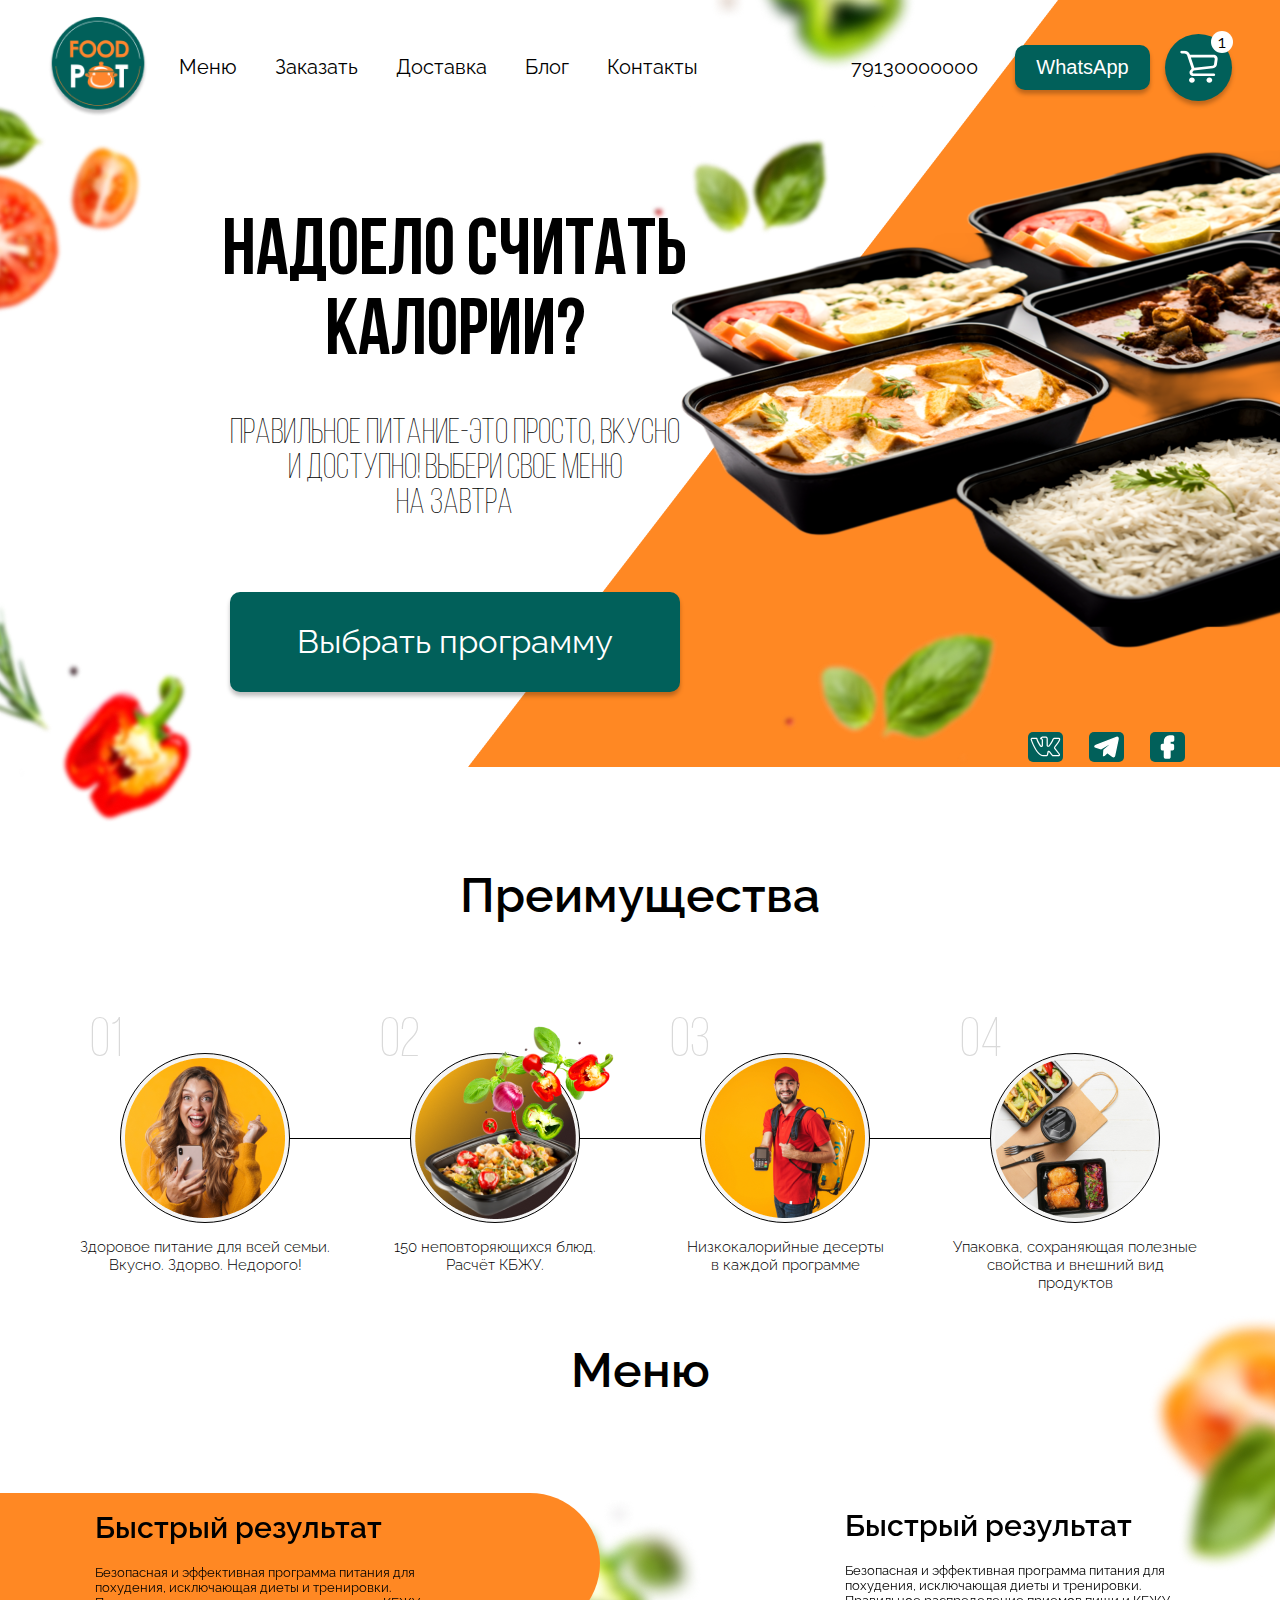
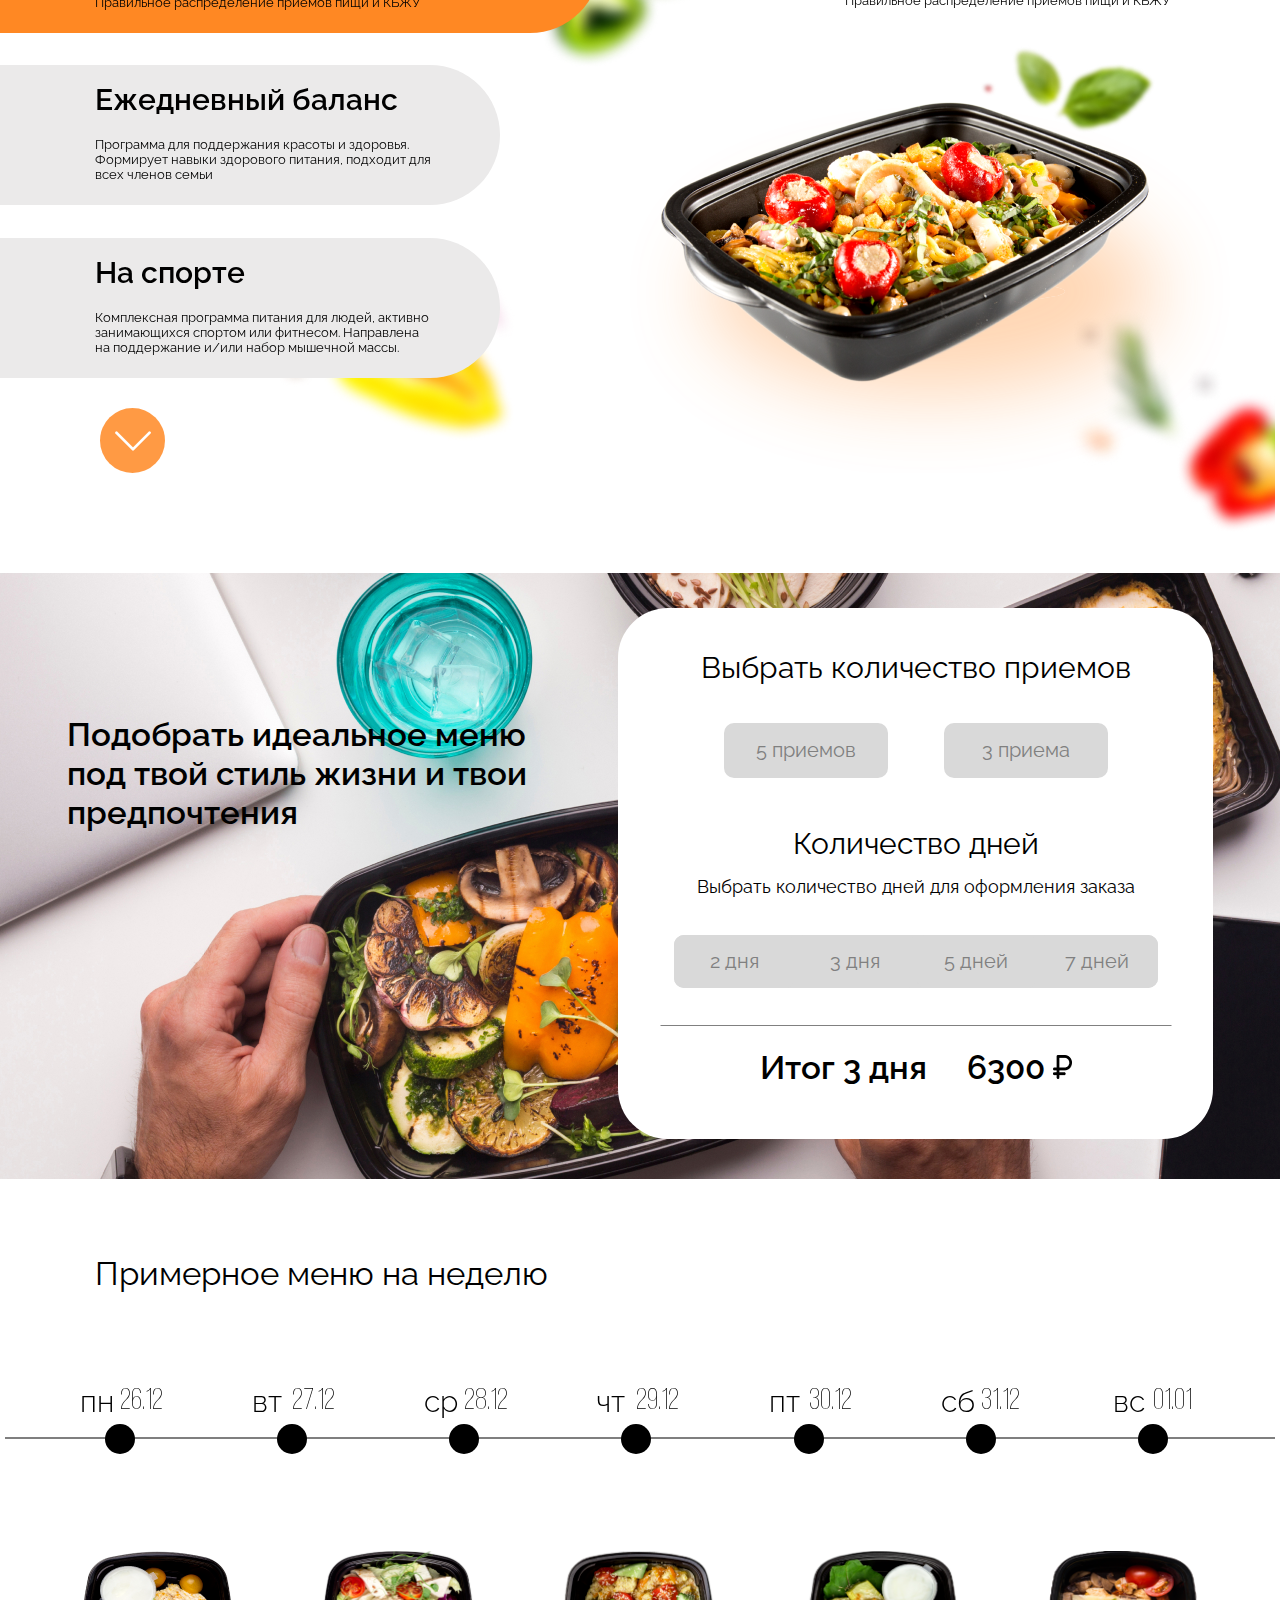
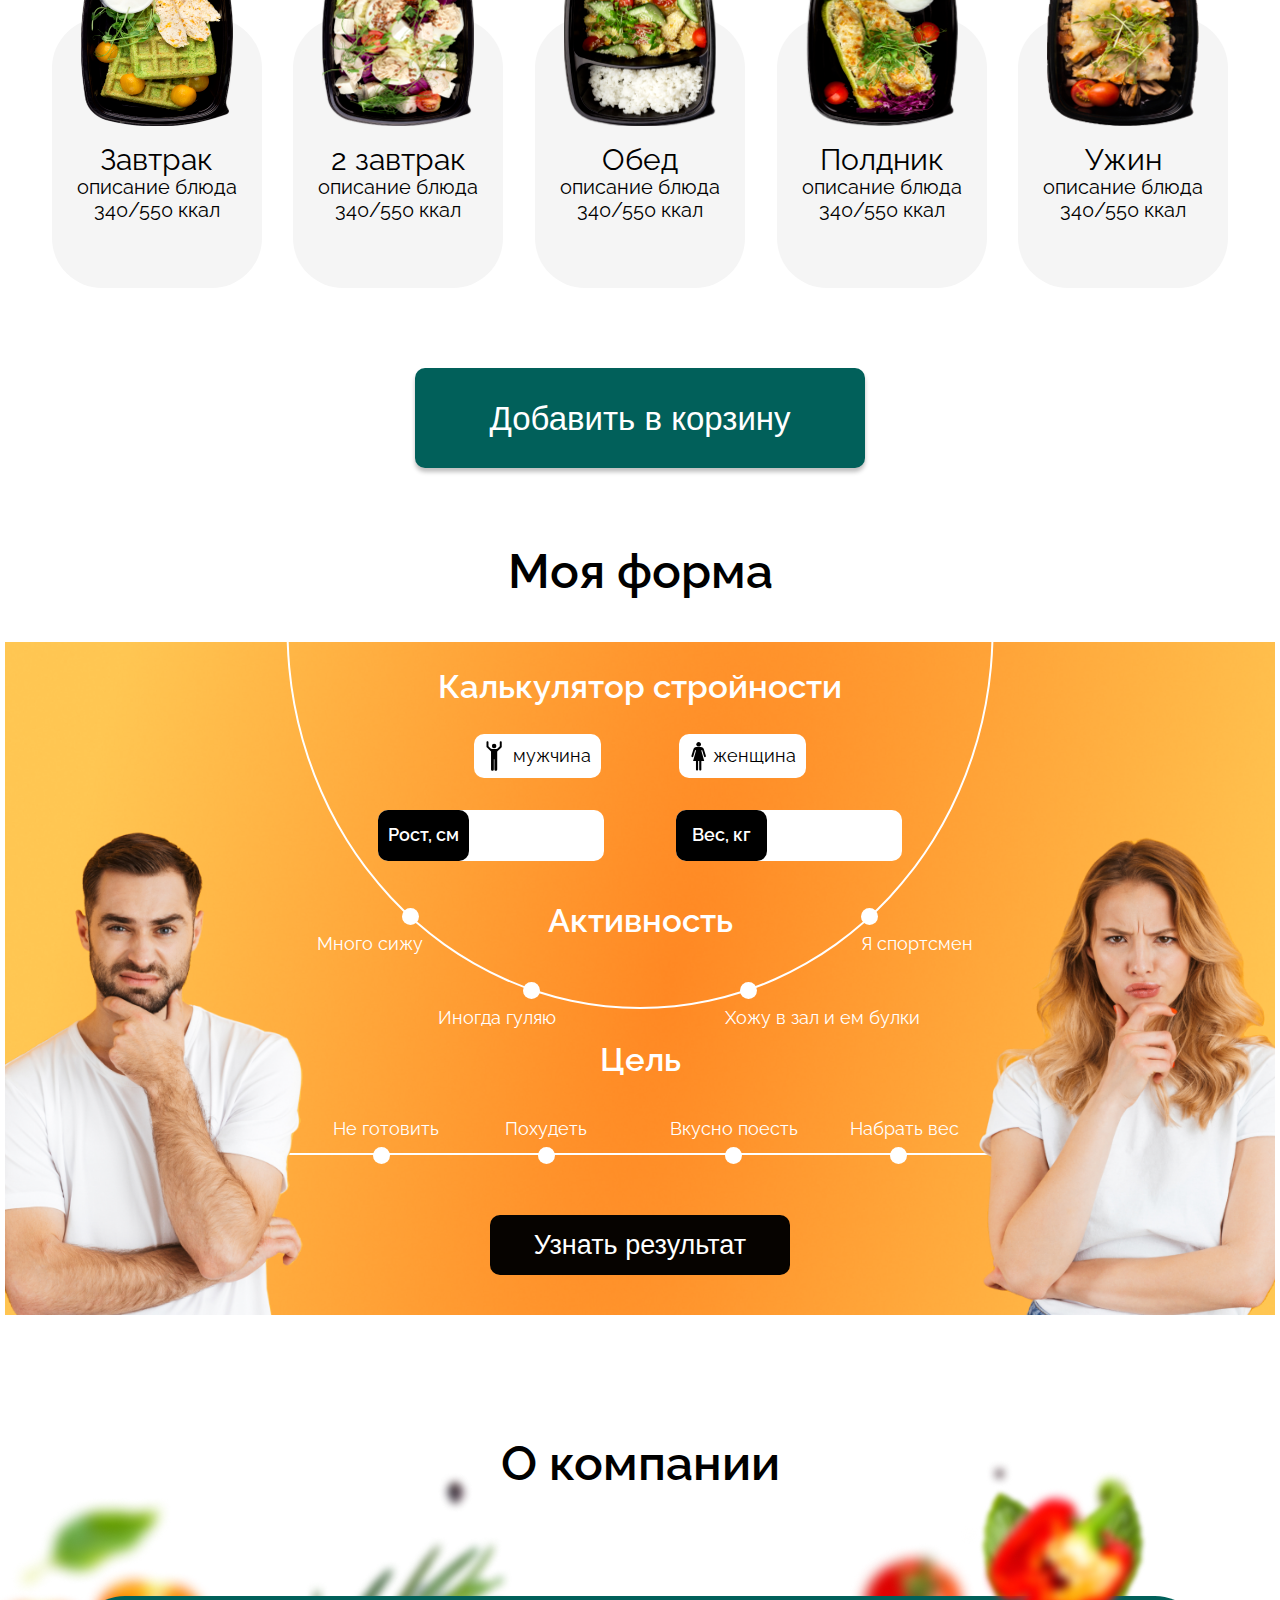
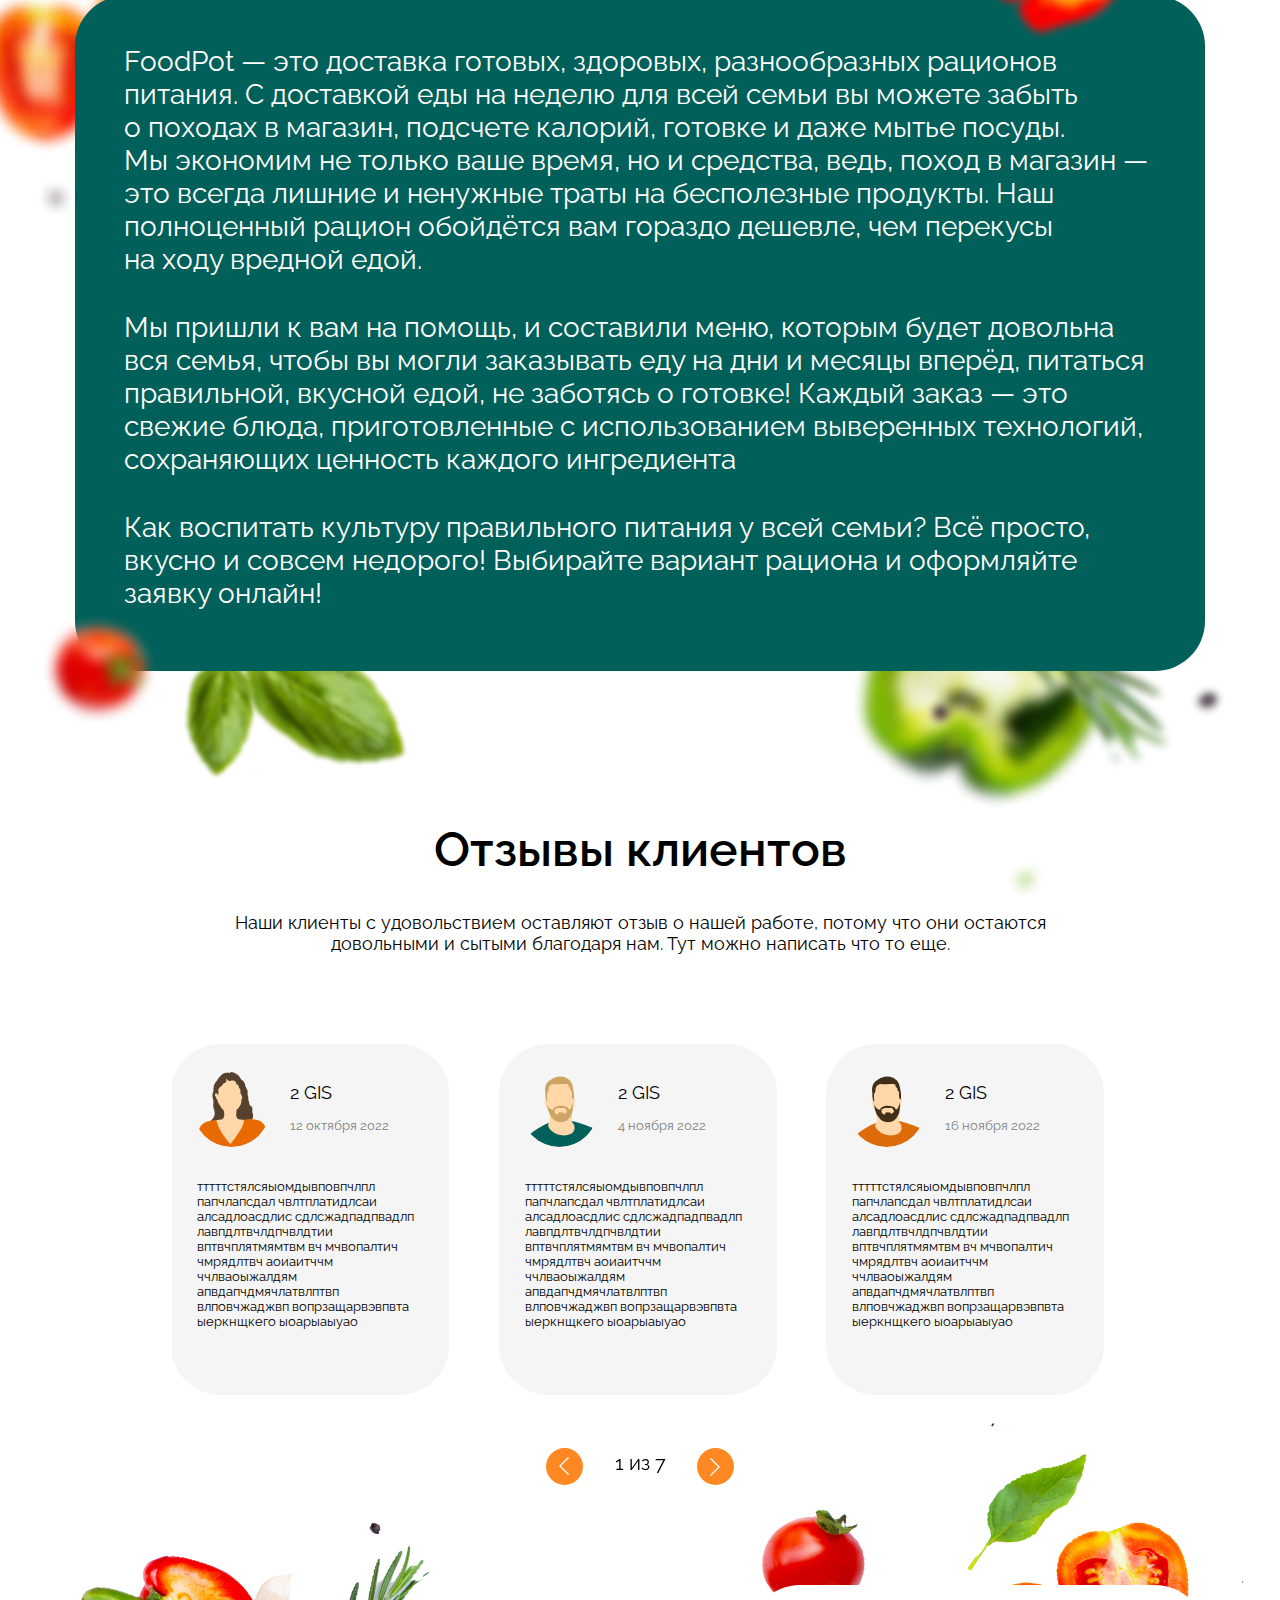
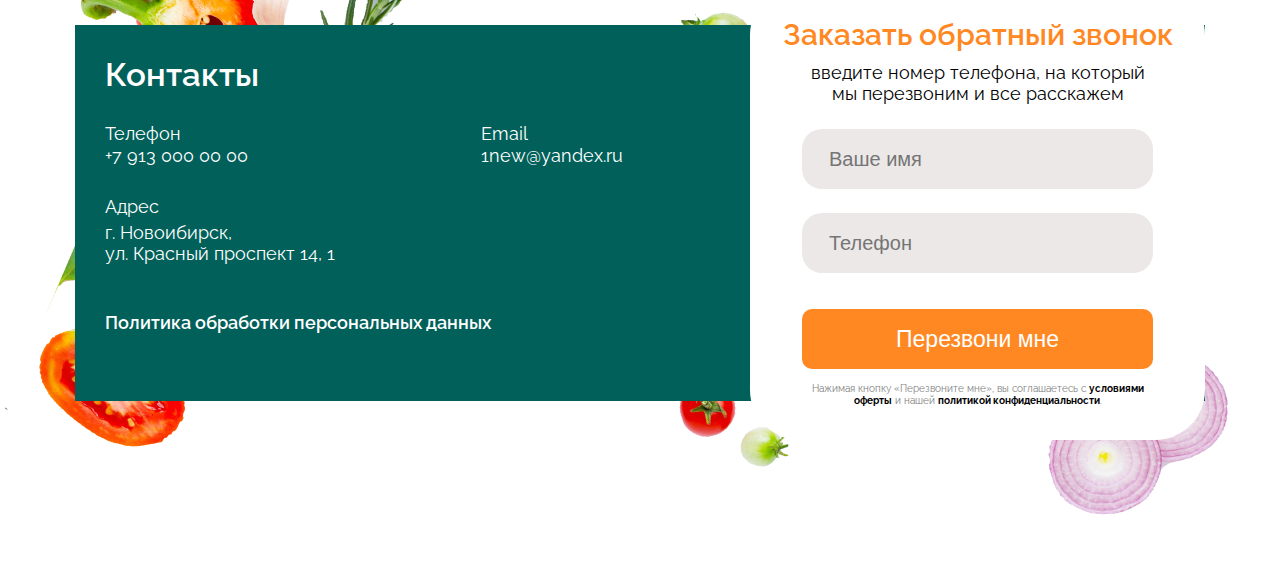
==== commit 53e93500: "Add files via upload" ====
--- a/index.html
+++ b/index.html
@@ -457,7 +457,7 @@
                            <div class="swiper-slide">
                               <div class="week_day-item">
                                  <div class="weekday_number">
-                                    <p class="weekday_text">вс </p>
+                                    <p class="weekday_text">пн </p>
                                     <p class="weekday_text_number">02.01</p>
                                  </div>
                               </div>
@@ -465,7 +465,7 @@
                            <div class="swiper-slide">
                               <div class="week_day-item">
                                  <div class="weekday_number">
-                                    <p class="weekday_text">вс </p>
+                                    <p class="weekday_text">вт </p>
                                     <p class="weekday_text_number">03.01</p>
                                  </div>
                               </div>
@@ -815,6 +815,17 @@
          <div class="container footer_container">
 
             <div id="footer_contact">
+               <div class="up">
+                  <a href="#" class="btn-up">
+                     <svg width="70" height="70" viewBox="0 0 24 24" fill="#fff" xmlns="http://www.w3.org/2000/svg">
+                        <path d="M9 22H15C20 22 22 20 22 15V9C22 4 20 2 15 2H9C4 2 2 4 2 9V15C2 20 4 22 9 22Z"
+                           stroke="#01605a" stroke-width="1.5" stroke-linecap="round" stroke-linejoin="round" />
+                        <path d="M8.46997 13.4599L12 9.93994L15.53 13.4599" stroke="#01605a" stroke-width="1.5"
+                           stroke-linecap="round" stroke-linejoin="round" />
+                     </svg>
+                  </a>
+               </div>
+
                <img class="footer_food_bg1" src="image/footer/footer_bg1.png" alt="foods">
                <img class="footer_food_bg2" src="image/footer/footer_bg2.png" alt="foods">
                <img class="footer_food_bg3" src="image/footer/footer_bg3.png" alt="foods">
--- a/css/fonts.css
+++ b/css/fonts.css
@@ -1,19 +1,19 @@
 @font-face {
-	font-family: 'Bebas Neue';
-	src: local('Bebas Neue Light'), local('Bebas-Neue-Light'),
-		 url('BebasNeueLight.woff2') format('woff2'),
-		 url('BebasNeueLight.woff') format('woff'),
-		 url('BebasNeueLight.ttf') format('truetype');
+	font-family: "Bebas Neue";
+	src: url("/fonts/BebasNeueLight.woff2") format("woff2"),
+		  url("/fonts/BebasNeueLight.woff") format("woff"),
+		  url("/fonts/BebasNeueLight.ttf") format("truetype");
 	font-weight: 300;
 	font-style: normal;
  }
 
  @font-face {
-	font-family: 'Bebas Neue';
-	src: local('Bebas Neue Bold'), local('Bebas-Neue-Bold'),
-		 url('BebasNeueBold.woff2') format('woff2'),
-		 url('BebasNeueBold.woff') format('woff'),
-		 url('BebasNeueBold.ttf') format('truetype');
+	font-family: "Bebas Neue";
+	src: url("/fonts/BebasNeueBold.woff2") format("woff2"),
+		  url("/fonts/BebasNeueBold.woff") format("woff"),
+		  url("/fonts/BebasNeueBold.ttf") format("truetype");
 	font-weight: 700;
 	font-style: normal;
- }+ }
+
+ --- a/css/style.css
+++ b/css/style.css
@@ -254,6 +254,7 @@
 .logo{
    width: 100px;
    height: 100px;
+   border-radius: 50%;
    margin-right: 31px;
 }
 
@@ -409,7 +410,8 @@
 
 .header_title{
    margin-bottom: 43px;
-   font-family: 'Bebas Neue', sans-serif; 
+   font-family: "Bebas Neue", sans-serif; 
+   font-style: normal;
    font-weight: 700;
    font-size: 80px;
    line-height: 80px;
@@ -417,7 +419,8 @@
 
 .header_subtitle{
    margin: 0 auto 70px auto;
-   font-family: 'Bebas Neue', sans-serif; 
+   font-family: "Bebas Neue", sans-serif; 
+   font-style: normal;
    font-weight: 300;
    font-size: 35px;
    line-height: 35px;
@@ -497,8 +500,9 @@
    position: absolute;
    top: -38px;
    left: 10px;
-   font-family: 'Bebas Neue', sans-serif; 
-   font-weight: 400;
+   font-family: "Bebas Neue", sans-serif; 
+   font-style: normal;
+   font-weight: 300;
    font-size: 55px;
    line-height: 55px;
    color: #d9d9d9;
@@ -1040,8 +1044,9 @@
    top: -37px;
    left: 15px;
    display: inline-block;
-   font-family: 'Bebas Neue', sans-serif; 
-   font-weight: 400;
+   font-family: "Bebas Neue", sans-serif; 
+   font-style: normal;
+   font-weight: 300;
    font-size: 30px;
    line-height: 30px;
 }
@@ -1251,7 +1256,7 @@
    background: #000;
 }
 
-.svg-gender-active{
+.svg-active{
    fill: #fff;
 }
 
@@ -1263,8 +1268,6 @@
    left: auto;
    right: 36.92%;
 }
-
-
 
 .item-rost,
 .item-ves{
@@ -1446,13 +1449,14 @@
    cursor: pointer;
    width: 300px;
    height: 60px;
+   padding: 0;
    font-weight: 400;
    font-size: 27px;
    line-height: 32px;
    color: #fff;
    background: #060300;
    border-radius: 10px;
-   z-index: 10;
+   
 }
 
 .cacl-li-active{
@@ -1725,10 +1729,31 @@
 #footer_contact{
    position: relative;
    margin: 0 auto;
-   padding: 37px 47px;
+   padding: 30px 30px;
    max-width: 1130px;
    height: 376px;
    background: #01605a;
+}
+
+.up{
+   position: absolute;
+   top: -120px;
+   left: 30px;
+   
+   z-index: 10;
+}
+
+.btn-up{
+   display: none;
+   width: 70px;
+   height: 70px;
+   border-radius: 25px;
+   opacity: 0.4;
+   z-index: 5;
+}
+
+.btn-up:hover{
+   opacity: 1;
 }
 
 .footer_food_bg1{
--- a/css/media.css
+++ b/css/media.css
@@ -199,14 +199,15 @@
   }
   
   .footer_container {
-      padding-bottom: 930px;
-   }
-
+      padding-bottom: 100px;
+      margin-top: 700px
+   }
+  
   .footer_form{
-      top: auto;
-      bottom: -140%;
+      top: -165%;
       right: 50%;
       transform: translateX(50%);
+      box-shadow: 0 0 5px 1px #FF8823;
   }
 
   .number1 {
@@ -518,6 +519,20 @@
       padding-bottom: 20px;
    }
 
+   .footer_form{
+      height: 480px;
+   }
+
+   .order_food_title{
+      font-size: 26px;
+   }
+
+   .order_food_descr{
+      display: inline-block;
+      padding: 0 15px;
+      font-size: 15px;
+   }
+
    .footer_food_bg2{
       display: none;
    }
@@ -542,6 +557,10 @@
 
    .company_descr_text {
       font-size: 18px;
+   }
+
+   .btn-up{
+      display: block;
    }
 }
 
@@ -560,6 +579,14 @@
       width: 170px;
       right: -170px;
    }
+
+   .footer_int_name, .footer_int_tel{
+      width: 330px;
+   }
+
+   .footer_btn{
+      width: 290px;
+   }
 }
 
 @media only screen and (max-width : 749px) {
@@ -588,10 +615,6 @@
 
    .bg_company_img11 {
       display: none;
-   }
-
-   .footer_container {
-      padding-bottom: 950px;
    }
 
    .footer_food_bg3{
@@ -821,7 +844,10 @@
    }
 
    .oreder-btn{
-      bottom: 315px;
+      bottom: 308px;
+   }
+
+   .calc-btn{
       width: 268px;
       height: 51px;
       font-size: 22px;
@@ -1156,6 +1182,11 @@
       max-width: 210px;
       font-size: 20px;
    }
+
+   .footer_container {
+      height: 500px;
+      padding-bottom: 0;
+   }
 }
 
 @media only screen and (max-width : 456px) {
@@ -1373,6 +1404,11 @@
    .btn-save {
       width: 330px;
       height: 70px;
+      font-size: 28px;
+   }
+
+   .footer_form{
+      max-width: 350px;
    }
 }
 
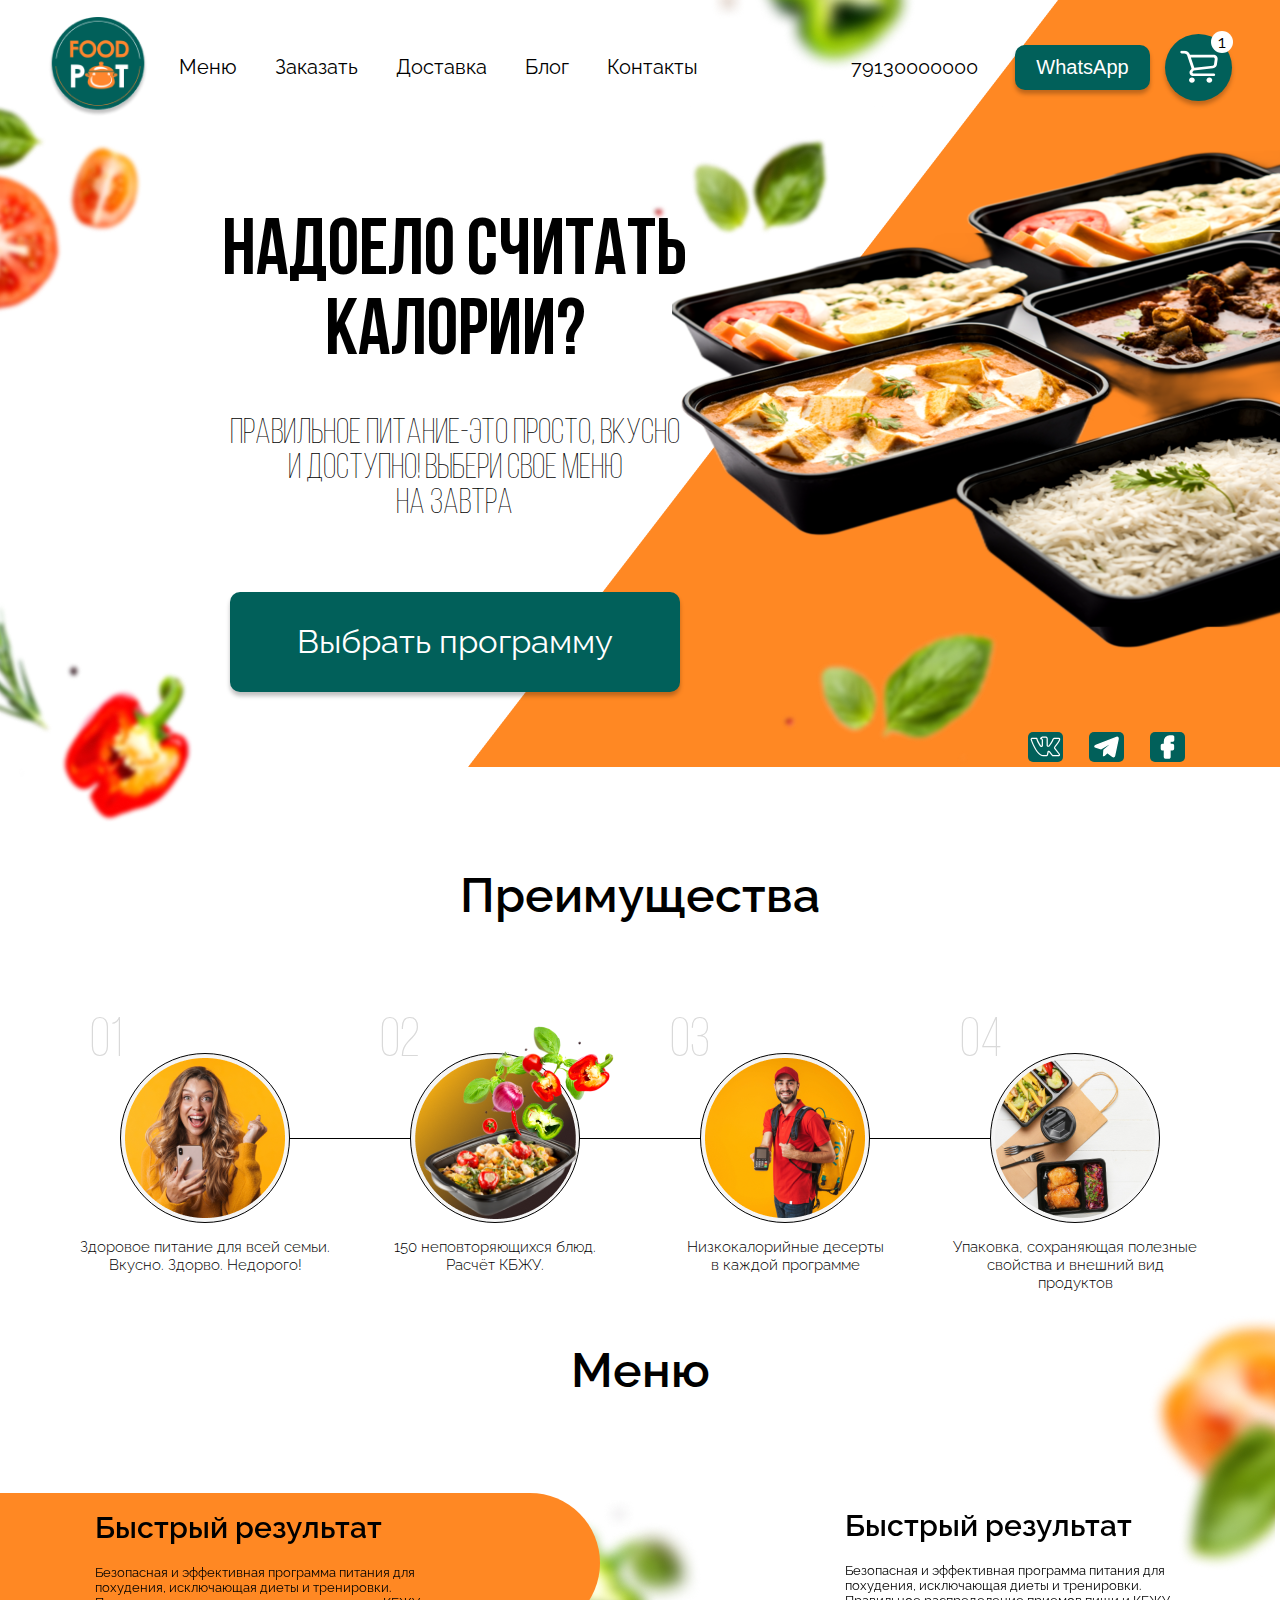
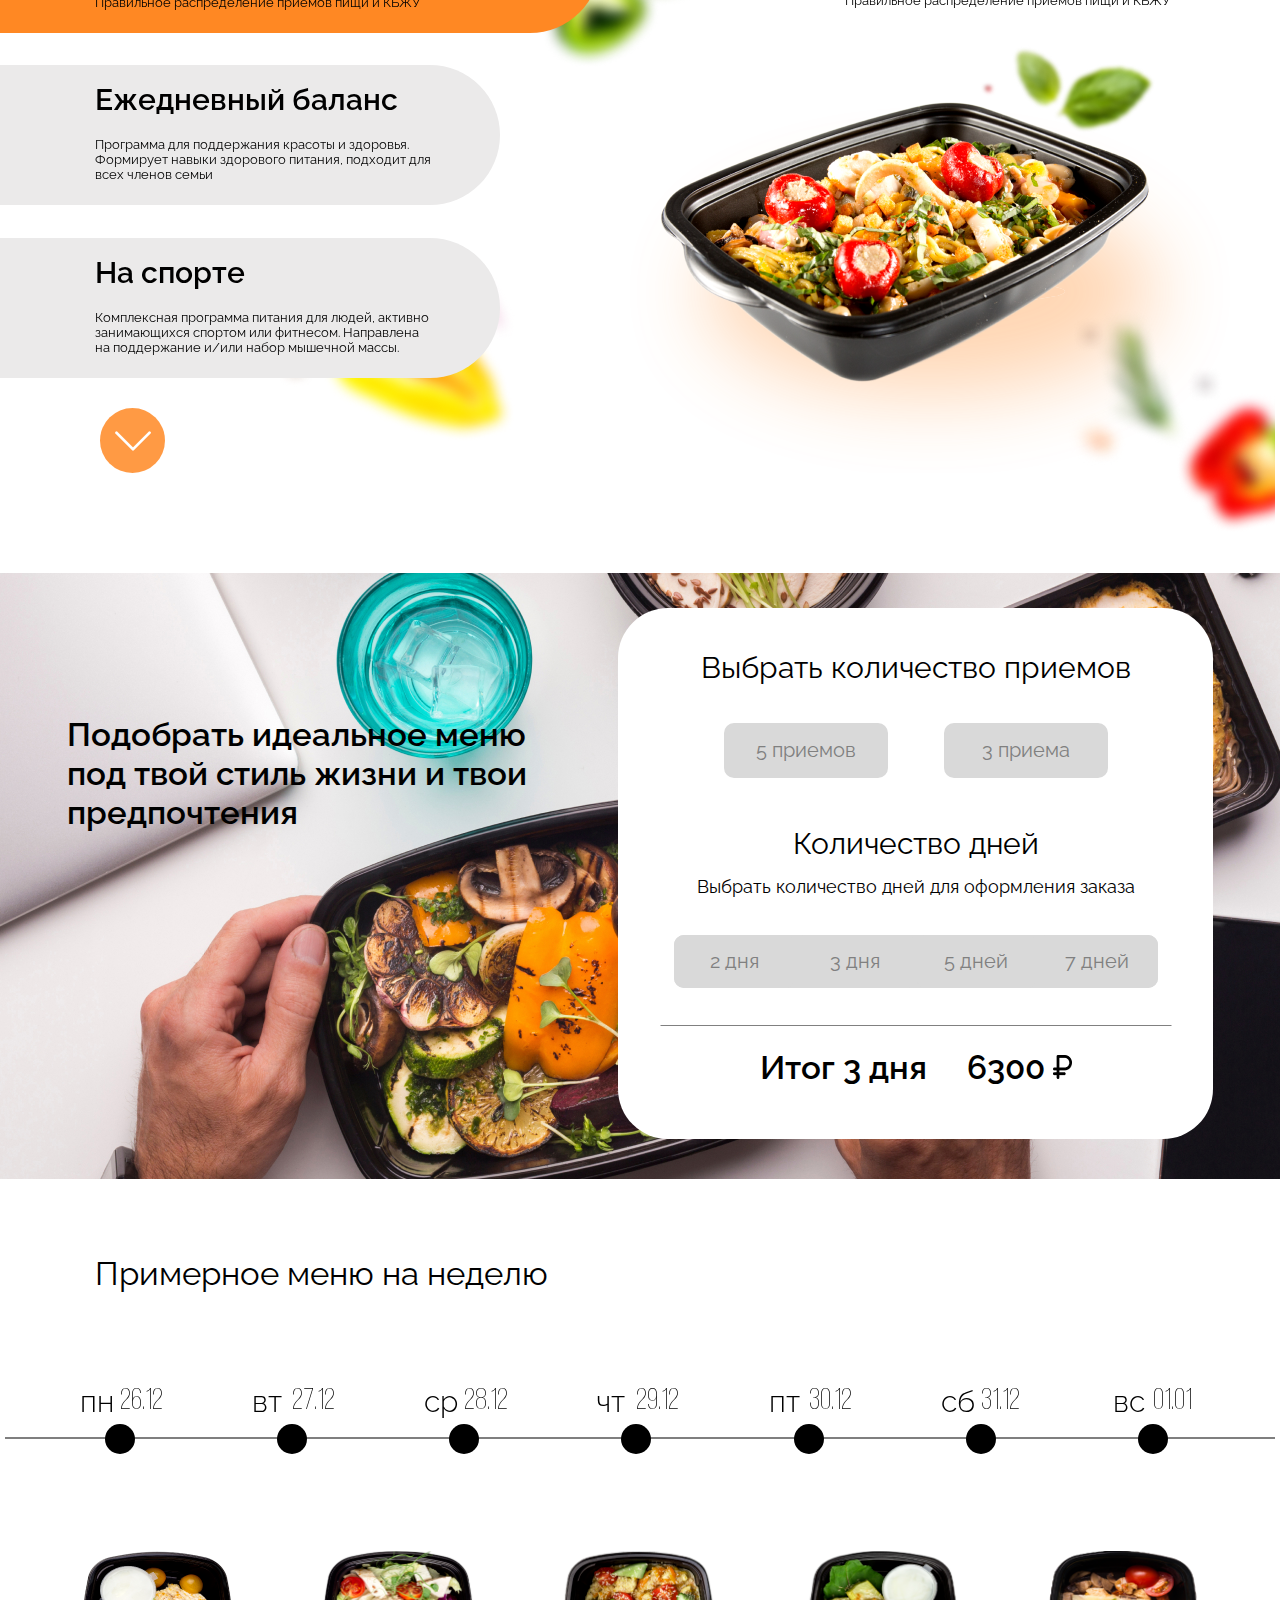
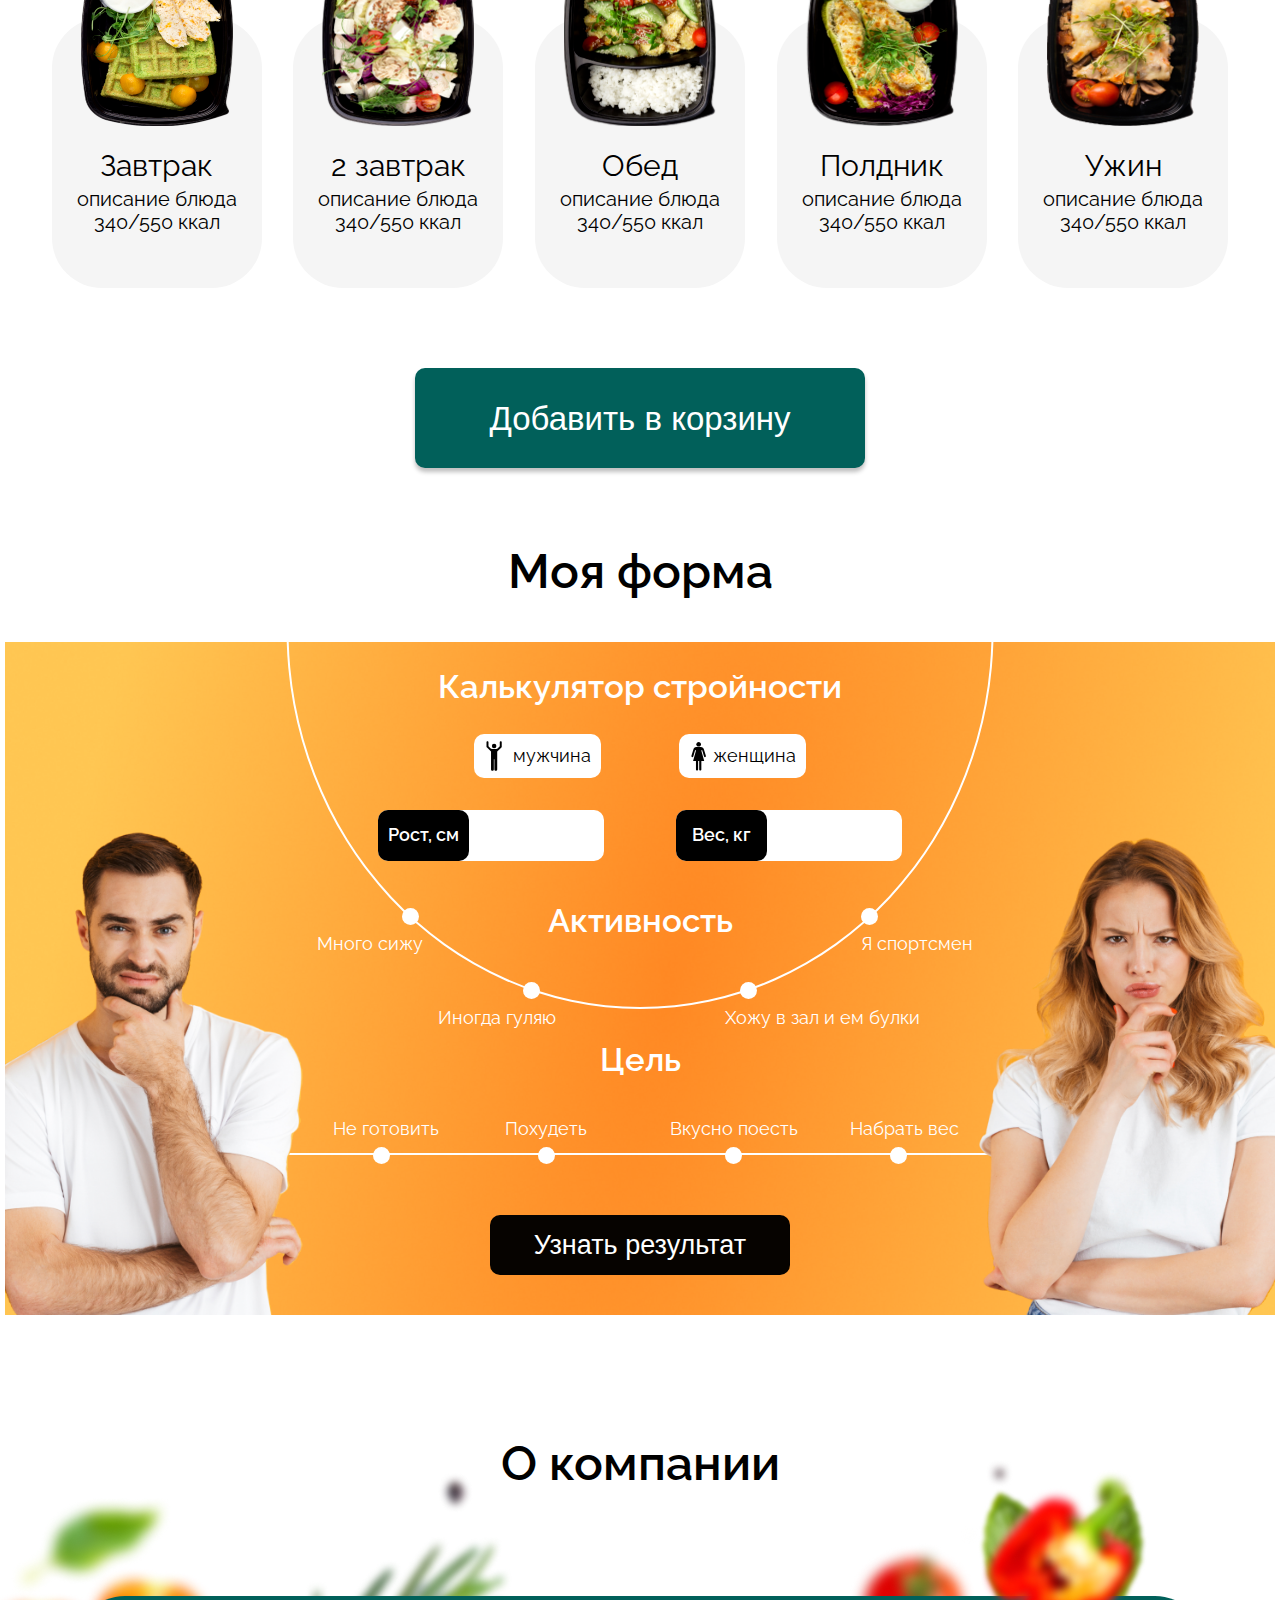
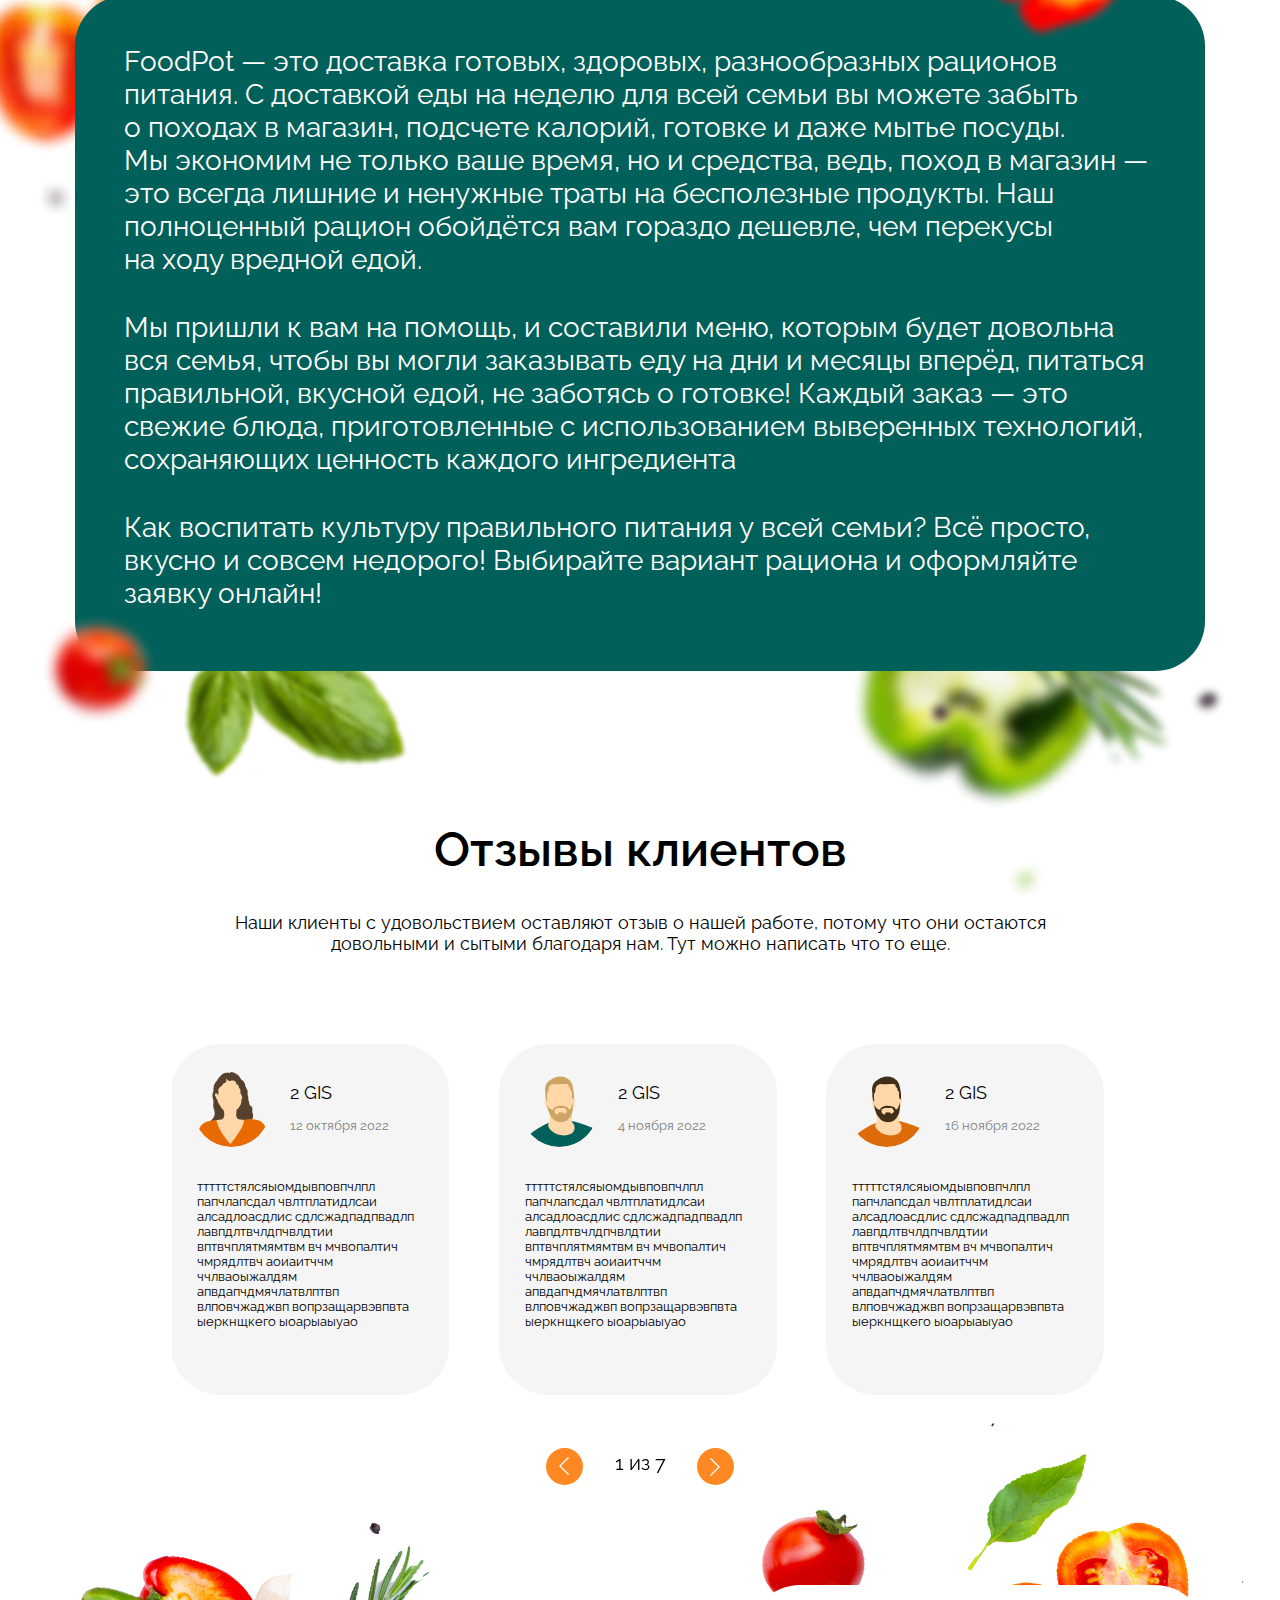
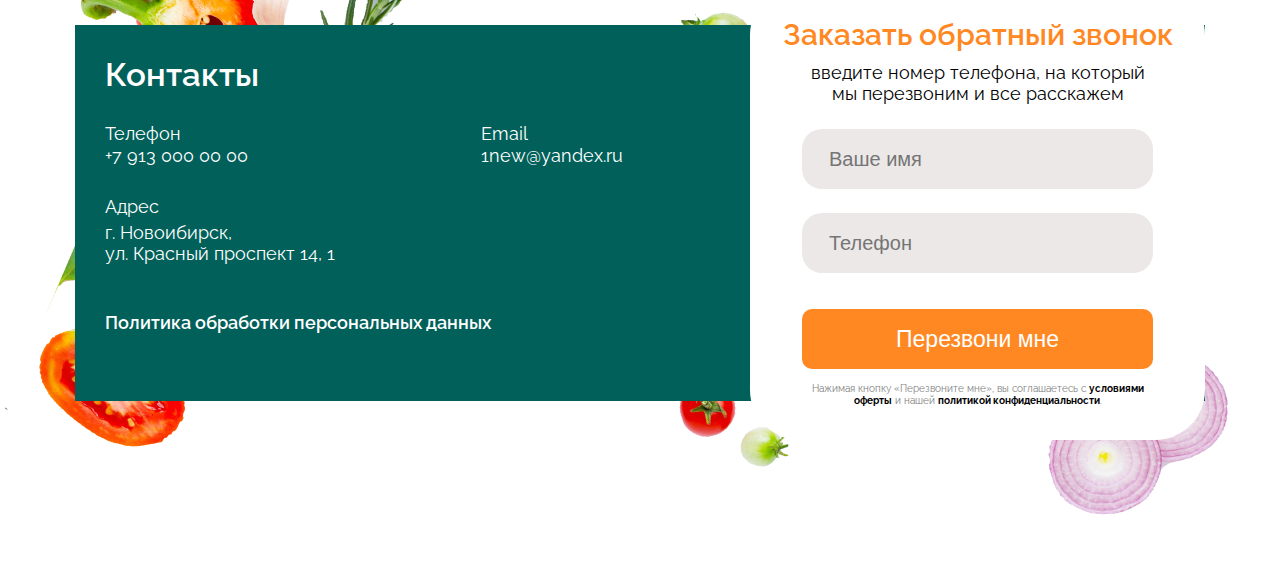
==== commit 09be3310: "Add files via upload" ====
--- a/index.html
+++ b/index.html
@@ -28,7 +28,7 @@
 <body>
    <div class="content">
       <!-- Modal -->
-      <div class="modal modal-progg js-mod-active">
+      <div class="modal modal-progg js-mod-none">
          <div class="modal_wd1">
             <p class="modal_title">Программа “Быстрый старт” добавлена в корзину</p>
             <a class="modal_btn active-btn" href="cart.html">Оформить заказ</a>
@@ -42,7 +42,7 @@
          <div class="overlay"></div>
       </div>
 
-      <div class="modal modal-form js-mod-active">
+      <div class="modal modal-form js-mod-none">
          <div class="modal_wd2">
             <div class="modal-result">Ваш результат</div>
             <div class="modal-calories">1564 кКал</div>
@@ -63,7 +63,7 @@
 
 
       <!-- Header -->
-      <header class="header">
+      <header id="header">
          <div class="container header_bg">
             <img class="pz_absolut pz_img-1" src="image/header/headerbg1.png" alt="food">
             <img class="pz_absolut pz_img-2" src="image/header/headerbg2.png" alt="food">
@@ -181,15 +181,15 @@
                   <div class="advantages_foods-list">
                      <span class="advantages_number">02</span>
                      <div class="advantages_bg-2 advantages_bg">
-                        <img class="image_item1" src="image/main/advantages/bg2_1.png" alt="vegetable">
-                        <img class="image_item2" src="image/main/advantages/bg2_2.png" alt="vegetable">
-                        <img class="image_item3" src="image/main/advantages/bg2_3.png" alt="vegetable">
-                        <img class="image_item4" src="image/main/advantages/bg2_5.png" alt="vegetable">
-                        <img class="image_item5" src="image/main/advantages/bg2_4.png" alt="vegetable">
-                        <img class="image_item6" src="image/main/advantages/bg2_6.png" alt="vegetable">
-                        <img class="image_item7" src="image/main/advantages/bg2_7.png" alt="vegetable">
-                        <img class="image_item8" src="image/main/advantages/bg2_8.png" alt="vegetable">
-                        <img class="image_item9" src="image/main/advantages/bg2_9.png" alt="vegetable">
+                        <img class="pz_absolut image_item1" src="image/main/advantages/bg2_1.png" alt="vegetable">
+                        <img class="pz_absolut image_item2" src="image/main/advantages/bg2_2.png" alt="vegetable">
+                        <img class="pz_absolut image_item3" src="image/main/advantages/bg2_3.png" alt="vegetable">
+                        <img class="pz_absolut image_item4" src="image/main/advantages/bg2_5.png" alt="vegetable">
+                        <img class="pz_absolut image_item5" src="image/main/advantages/bg2_4.png" alt="vegetable">
+                        <img class="pz_absolut image_item6" src="image/main/advantages/bg2_6.png" alt="vegetable">
+                        <img class="pz_absolut image_item7" src="image/main/advantages/bg2_7.png" alt="vegetable">
+                        <img class="pz_absolut image_item8" src="image/main/advantages/bg2_8.png" alt="vegetable">
+                        <img class="pz_absolut image_item9" src="image/main/advantages/bg2_9.png" alt="vegetable">
                      </div>
                      <p class="advantages_text">150 неповторяющихся блюд.
                         Расчёт КБЖУ.</p>
@@ -219,14 +219,14 @@
                <h2 class="menu_title">Меню</h2>
                <div class="menu_pluses">
 
-                  <img class="menu_bg1" src="image/main/menu/menu_bg1.png" alt="vegetable">
-                  <img class="menu_bg2" src="image/main/menu/menu_bg2.png" alt="vegetable">
-                  <img class="menu_bg3" src="image/main/menu/menu_bg3.png" alt="vegetable">
-                  <img class="menu_bg4" src="image/main/menu/menu_bg4.png" alt="vegetable">
-                  <img class="menu_bg5" src="image/main/menu/menu_bg5.png" alt="vegetable">
-                  <img class="menu_bg6" src="image/main/menu/menu_bg6.png" alt="vegetable">
-                  <img class="menu_bg7" src="image/main/menu/menu_bg7.png" alt="vegetable">
-                  <img class="menu_bg9" src="image/main/menu/menu_bg10.png" alt="vegetable">
+                  <img class="pz_absolut menu_bg1" src="image/main/menu/menu_bg1.png" alt="vegetable">
+                  <img class="pz_absolut menu_bg2" src="image/main/menu/menu_bg2.png" alt="vegetable">
+                  <img class="pz_absolut menu_bg3" src="image/main/menu/menu_bg3.png" alt="vegetable">
+                  <img class="pz_absolut menu_bg4" src="image/main/menu/menu_bg4.png" alt="vegetable">
+                  <img class="pz_absolut menu_bg5" src="image/main/menu/menu_bg5.png" alt="vegetable">
+                  <img class="pz_absolut menu_bg6" src="image/main/menu/menu_bg6.png" alt="vegetable">
+                  <img class="pz_absolut menu_bg7" src="image/main/menu/menu_bg7.png" alt="vegetable">
+                  <img class="pz_absolut menu_bg9" src="image/main/menu/menu_bg10.png" alt="vegetable">
                   <div class="ellipce_bg"></div>
 
                   <div class="slider_flex">
@@ -586,40 +586,40 @@
 
 
                      <ul class="cel-fitness">
-                        <li class="cacl-li point-bg1">
+                        <li class="cacl-li point-bg1 pz_absolut">
                            <input type="radio" name="ACTIVE" value="ACTIVE_SIT">
-                           <span class="text-calc_pz1">Много сижу</span>
-                        </li>
-                        <li class="cacl-li point-bg2">
+                           <span class="text-calc_pz1 pz_absolut">Много сижу</span>
+                        </li>
+                        <li class="cacl-li point-bg2 pz_absolut">
                            <input type="radio" name="ACTIVE" value="ACTIVE_WALK">
-                           <span class="text-calc_pz2">Иногда гуляю</span>
-                        </li>
-                        <li class="cacl-li point-bg3">
+                           <span class="text-calc_pz2 pz_absolut">Иногда гуляю</span>
+                        </li>
+                        <li class="cacl-li point-bg3 pz_absolut">
                            <input type="radio" name="ACTIVE" value="ACTIVE_GUM">
-                           <span class="text-calc_pz3">Хожу в зал и ем булки</span>
-                        </li>
-                        <li class="cacl-li point-bg4">
+                           <span class="text-calc_pz3 pz_absolut">Хожу в зал и ем булки</span>
+                        </li>
+                        <li class="cacl-li point-bg4 pz_absolut">
                            <input type="radio" name="ACTIVE" value="ACTIVE_SUPERMEN">
-                           <span class="text-calc_pz4">Я спортсмен</span>
+                           <span class="text-calc_pz4 pz_absolut">Я спортсмен</span>
                         </li>
                      </ul>
 
                      <ul class="cel-people">
-                        <li class="cacl-li point-bg5">
+                        <li class="cacl-li point-bg5 pz_absolut">
                            <input type="radio" name="TARGET" value="TARGET_NO_COOK">
-                           <span class="text-calc_pz5">Не готовить</span>
-                        </li>
-                        <li class="cacl-li point-bg6">
+                           <span class="text-calc_pz5 pz_absolut">Не готовить</span>
+                        </li>
+                        <li class="cacl-li point-bg6 pz_absolut">
                            <input type="radio" name="TARGET" value="TARGET_FIT">
-                           <span class="text-calc_pz6">Похудеть</span>
-                        </li>
-                        <li class="cacl-li point-bg7">
+                           <span class="text-calc_pz6 pz_absolut">Похудеть</span>
+                        </li>
+                        <li class="cacl-li point-bg7 pz_absolut">
                            <input type="radio" name="TARGET" value="TARGET_FOOD_GOOD">
-                           <span class="text-calc_pz7">Вкусно поесть</span>
-                        </li>
-                        <li class="cacl-li point-bg8">
+                           <span class="text-calc_pz7 pz_absolut">Вкусно поесть</span>
+                        </li>
+                        <li class="cacl-li point-bg8 pz_absolut">
                            <input type="radio" name="TARGET" value="TARGET_WEIGHT">
-                           <span class="text-calc_pz8">Набрать вес</span>
+                           <span class="text-calc_pz8 pz_absolut">Набрать вес</span>
                         </li>
                      </ul>
                      <div class="oreder-btn">
@@ -664,18 +664,18 @@
                      недорого!
                      Выбирайте вариант рациона и&nbsp;оформляйте заявку онлайн!</p>
 
-                  <img class="bg_company_img1" src="image/main/company/bg_company1.png" alt="foods">
-                  <img class="bg_company_img2" src="image/main/company/bg_company2.png" alt="foods">
-                  <img class="bg_company_img3" src="image/main/company/bg_company3.png" alt="foods">
-                  <img class="bg_company_img4" src="image/main/company/bg_company4.png" alt="foods">
-                  <img class="bg_company_img5" src="image/main/company/bg_company5.png" alt="foods">
-                  <img class="bg_company_img6" src="image/main/company/bg_company6.png" alt="foods">
-                  <img class="bg_company_img7" src="image/main/company/bg_company7.png" alt="foods">
-                  <img class="bg_company_img8" src="image/main/company/bg_company8.png" alt="foods">
-                  <img class="bg_company_img9" src="image/main/company/bg_company9.png" alt="foods">
-                  <img class="bg_company_img10" src="image/main/company/bg_company10.png" alt="foods">
-                  <img class="bg_company_img11" src="image/main/company/bg_company11.png" alt="foods">
-                  <img class="bg_company_img12" src="image/main/company/bg_company12.png" alt="foods">
+                  <img class="bg_company_img1 pz_absolut" src="image/main/company/bg_company1.png" alt="foods">
+                  <img class="bg_company_img2 pz_absolut" src="image/main/company/bg_company2.png" alt="foods">
+                  <img class="bg_company_img3 pz_absolut" src="image/main/company/bg_company3.png" alt="foods">
+                  <img class="bg_company_img4 pz_absolut" src="image/main/company/bg_company4.png" alt="foods">
+                  <img class="bg_company_img5 pz_absolut" src="image/main/company/bg_company5.png" alt="foods">
+                  <img class="bg_company_img6 pz_absolut" src="image/main/company/bg_company6.png" alt="foods">
+                  <img class="bg_company_img7 pz_absolut" src="image/main/company/bg_company7.png" alt="foods">
+                  <img class="bg_company_img8 pz_absolut" src="image/main/company/bg_company8.png" alt="foods">
+                  <img class="bg_company_img9 pz_absolut" src="image/main/company/bg_company9.png" alt="foods">
+                  <img class="bg_company_img10 pz_absolut" src="image/main/company/bg_company10.png" alt="foods">
+                  <img class="bg_company_img11 pz_absolut" src="image/main/company/bg_company11.png" alt="foods">
+                  <img class="bg_company_img12 pz_absolut" src="image/main/company/bg_company12.png" alt="foods">
                </div>
             </div>
          </section>
@@ -816,7 +816,7 @@
 
             <div id="footer_contact">
                <div class="up">
-                  <a href="#" class="btn-up">
+                  <a href="#header" class="btn-up">
                      <svg width="70" height="70" viewBox="0 0 24 24" fill="#fff" xmlns="http://www.w3.org/2000/svg">
                         <path d="M9 22H15C20 22 22 20 22 15V9C22 4 20 2 15 2H9C4 2 2 4 2 9V15C2 20 4 22 9 22Z"
                            stroke="#01605a" stroke-width="1.5" stroke-linecap="round" stroke-linejoin="round" />
@@ -826,13 +826,13 @@
                   </a>
                </div>
 
-               <img class="footer_food_bg1" src="image/footer/footer_bg1.png" alt="foods">
-               <img class="footer_food_bg2" src="image/footer/footer_bg2.png" alt="foods">
-               <img class="footer_food_bg3" src="image/footer/footer_bg3.png" alt="foods">
-               <img class="footer_food_bg4" src="image/footer/footer_bg4.png" alt="foods">
-               <img class="footer_food_bg5" src="image/footer/footer_bg5.png" alt="foods">
-               <img class="footer_food_bg6" src="image/footer/footer_bg6.png" alt="foods">
-               <img class="footer_food_bg7" src="image/footer/footer_bg7.png" alt="foods">
+               <img class="footer_food_bg1 pz_absolut" src="image/footer/footer_bg1.png" alt="foods">
+               <img class="footer_food_bg2 pz_absolut" src="image/footer/footer_bg2.png" alt="foods">
+               <img class="footer_food_bg3 pz_absolut" src="image/footer/footer_bg3.png" alt="foods">
+               <img class="footer_food_bg4 pz_absolut" src="image/footer/footer_bg4.png" alt="foods">
+               <img class="footer_food_bg5 pz_absolut" src="image/footer/footer_bg5.png" alt="foods">
+               <img class="footer_food_bg6 pz_absolut" src="image/footer/footer_bg6.png" alt="foods">
+               <img class="footer_food_bg7 pz_absolut" src="image/footer/footer_bg7.png" alt="foods">
 
                <div class="footer_contact_title">Контакты</div>
 
@@ -876,7 +876,6 @@
    <script src="libs/swiper/swiper.min.js"></script>
    <script src="js/main.js"></script>
 
-
 </body>
 
 </html>--- a/css/fonts.css
+++ b/css/fonts.css
@@ -1,17 +1,19 @@
 @font-face {
-	font-family: "Bebas Neue";
-	src: url("/fonts/BebasNeueLight.woff2") format("woff2"),
-		  url("/fonts/BebasNeueLight.woff") format("woff"),
-		  url("/fonts/BebasNeueLight.ttf") format("truetype");
+	font-family: 'Bebas Neue';
+	src: url('../fonts/BebasNeueLight.woff2') format('woff2'),
+		 url('../fonts/BebasNeueLight.woff') format('woff'),
+	   url('../fonts/BebasNeueLight.ttf') format('truetype');
+	font-display: swap;
 	font-weight: 300;
 	font-style: normal;
  }
 
  @font-face {
-	font-family: "Bebas Neue";
-	src: url("/fonts/BebasNeueBold.woff2") format("woff2"),
-		  url("/fonts/BebasNeueBold.woff") format("woff"),
-		  url("/fonts/BebasNeueBold.ttf") format("truetype");
+	font-family: 'Bebas Neue';
+	src: url('../fonts/BebasNeueBold.woff2') format('woff2'),
+		 url('../fonts/BebasNeueBold.woff') format('woff'),
+		url('../fonts/BebasNeueBold.ttf') format('truetype');
+	font-display: swap;
 	font-weight: 700;
 	font-style: normal;
  }
--- a/css/style.css
+++ b/css/style.css
@@ -1,3 +1,10 @@
+/*
+* Prefixed by https://autoprefixer.github.io
+* PostCSS: v8.4.14,
+* Autoprefixer: v10.4.7
+* Browsers: last 10 version
+*/
+
 body{
    position: relative;
    font-family: 'Raleway', sans-serif;
@@ -7,8 +14,8 @@
    line-height: 23px;
    color: #000;
    background: #fff;
-   
-}
+}
+
 .content{
    overflow: hidden;
 }
@@ -16,7 +23,6 @@
    max-width: 1370px;
    margin: 0 auto;
    padding: 0 5px;
-   
 }
 
 /* ----button and a - animation---- */
@@ -104,7 +110,6 @@
    background-color: #01605a;
    border-radius: 50%;
 }
-
 /* ----/Modal1---- */
 
 /* ----Modal2---- */
@@ -162,10 +167,9 @@
    z-index: 45;
 }
 
-.js-mod-active{
+.js-mod-none{
    display: none;
 }
-
 /*----------Header----------*/
 /* ----Header image bg---- */
 .header_bg{
@@ -176,14 +180,13 @@
 
 .pz_absolut{
    position: absolute;
-   top: 0;
-   right: 0;
    z-index: 0;
 }
 
 .pz_img-1{
    top: 32px;
    left:0;
+   z-index: -1;
 }
 
 .pz_img-2{
@@ -213,7 +216,6 @@
 .pz_img-6{
    top: 570px;
    left: 0;
-   z-index: 0;
 }
 
 .pz_img-7{
@@ -258,13 +260,8 @@
    margin-right: 31px;
 }
 
-.logo_link{
+.logo{
   cursor: pointer;
-}
-
-.logo-image{
-   width: 100%;
-   height: 100%;
 }
 
 .nav{
@@ -313,16 +310,11 @@
    margin-right: 35px;
    width: 135px;
    height: 45px;
-   border: none;
-   font-weight: 400;
-   font-size: 20px;
-   line-height: 23px;
    color: #fff;
    background: #01605a;
    -webkit-box-shadow: 0px 4px 4px rgba(0, 0, 0, 0.25);
            box-shadow: 0px 4px 4px rgba(0, 0, 0, 0.25);
    border-radius: 10px;
-   cursor: pointer;
 }
 
 .header_basket{
@@ -366,7 +358,6 @@
        -ms-flex-align: center;
            align-items: center;
    text-align: center;
-   font-weight: 400;
    font-size: 18px;
    line-height: 21px;
    color: #000;
@@ -410,8 +401,7 @@
 
 .header_title{
    margin-bottom: 43px;
-   font-family: "Bebas Neue", sans-serif; 
-   font-style: normal;
+   font-family: 'Bebas Neue', sans-serif; 
    font-weight: 700;
    font-size: 80px;
    line-height: 80px;
@@ -419,8 +409,7 @@
 
 .header_subtitle{
    margin: 0 auto 70px auto;
-   font-family: "Bebas Neue", sans-serif; 
-   font-style: normal;
+   font-family: 'Bebas Neue', sans-serif; 
    font-weight: 300;
    font-size: 35px;
    line-height: 35px;
@@ -434,7 +423,6 @@
    height: 100px;
    border: none;
    background: #01605A;
-   font-weight: 400;
    font-size: 33px;
    line-height: 39px;
    color: #fff;
@@ -500,8 +488,7 @@
    position: absolute;
    top: -38px;
    left: 10px;
-   font-family: "Bebas Neue", sans-serif; 
-   font-style: normal;
+   font-family: 'Bebas Neue', sans-serif; 
    font-weight: 300;
    font-size: 55px;
    line-height: 55px;
@@ -556,55 +543,46 @@
 }
 
 .image_item1{
-   position: absolute;
    top: 62px;
    left: 5px;
 }
 
 .image_item2{
-   position: absolute;
    top: 40px;
    left: 100px;
 }
 
 .image_item3{
-   position: absolute;
    top: -35px;
    left: 100px;
 }
 
 .image_item4{
-   position: absolute;
    top: -20px;
    left: 45px;
 }
 
 .image_item5{
-   position: absolute;
    top: 10px;
    left: 60px;
 }
 
 .image_item6{
-   position: absolute;
    top: -30px;
    left: 80px;
 }
 
 .image_item7{
-   position: absolute;
    top: 5px;
    left: 110px;
 }
 
 .image_item8{
-   position: absolute;
    top: 35px;
    left: 60px;
 }
 
 .image_item9{
-   position: absolute;
    top: -17px;
    left: 145px;
 }
@@ -666,35 +644,29 @@
 }
 
 .menu_bg1{
-   position: absolute;
    top: -25px;
    left: 460px;
    z-index: -1;
 }
 
 .menu_bg2{
-   position: absolute;
    top: -245px;
    right: 0;
 }
 
 .menu_bg3{
-   position: absolute;
    top: -160px;
    right: 0;
 }
 .menu_bg4{
-   position: absolute;
    top: 115px;
    right: 160px;
 }
 .menu_bg5{
-   position: absolute;
    top: 120px;
    right: 90px;
 }
 .menu_bg6{
-   position: absolute;
    bottom: -50px;
    left: 250px;
    z-index: -1;
@@ -707,7 +679,6 @@
 }
 
 .menu_bg9{
-   position: absolute;
    top: 10px;
    left: 575px;
    z-index: -1;
@@ -812,7 +783,6 @@
    position: absolute;
    left: 100px;
    bottom: 0px;
-   border: none;
    margin-top: 150px;
    width: 65px;
    height: 65px;
@@ -873,7 +843,6 @@
    display: inline-block;
    margin-top: 42px;
    margin-bottom: 38px;
-   font-weight: 400;
    font-size: 30px;
    line-height: 35px
 }
@@ -893,9 +862,6 @@
    width: 164px;
    padding: 16px 0;
    cursor: pointer;
-   font-weight: 400;
-   font-size: 20px;
-   line-height: 23px;
    color: #808080;
    background: #d9d9d9;
    border-radius: 10px;
@@ -905,14 +871,12 @@
    display: inline-block;
    margin-top: 48px;
    margin-bottom: 15px;
-   font-weight: 400;
    font-size: 30px;
    line-height: 35px
 }
 
 .pm_subtitle{
    margin-bottom: 38px;
-   font-weight: 400;
    font-size: 18px;
    line-height: 21px;
 }
@@ -942,7 +906,8 @@
    -webkit-box-pack: justify;
        -ms-flex-pack: justify;
            justify-content: space-between;
-   flex-wrap: wrap;
+   -ms-flex-wrap: wrap;
+       flex-wrap: wrap;
    margin: 0 auto;
    max-width: 484px;
    background: #d9d9d9;
@@ -954,9 +919,6 @@
    width: 121px;
    padding: 15px 0;
    cursor: pointer;
-   font-weight: 400;
-   font-size: 20px;
-   line-height: 23px;
    color: #808080;
    background: #d9d9d9;
    border-radius: 10px;
@@ -995,7 +957,6 @@
    margin: 75px 0 95px 90px;
    height: auto;
    text-align: left;
-   font-weight: 400;
    font-size: 33px;
    line-height: 39px;
 }
@@ -1044,9 +1005,8 @@
    top: -37px;
    left: 15px;
    display: inline-block;
-   font-family: "Bebas Neue", sans-serif; 
-   font-style: normal;
-   font-weight: 300;
+   font-family: 'Bebas Neue', sans-serif; 
+   font-weight: 400;
    font-size: 30px;
    line-height: 30px;
 }
@@ -1076,9 +1036,14 @@
 }
 
 .week-list{
+   display: -webkit-box;
+   display: -ms-flexbox;
    display: flex;
-   flex-wrap: wrap;
-   justify-content: space-evenly;
+   -ms-flex-wrap: wrap;
+       flex-wrap: wrap;
+   -webkit-box-pack: space-evenly;
+       -ms-flex-pack: space-evenly;
+           justify-content: space-evenly;
    margin: 0 auto;
    max-width: 1240px;
 }
@@ -1108,18 +1073,14 @@
 
 .day_title{
    margin: 15px 0 0 0;
-   font-weight: 400;
    font-size: 30px;
-   line-height: 35p
+   line-height: 35px;
 }
 
 .day_descr{
    display: inline-block;
    margin-top: 5px;
    max-width: 160px;
-   font-weight: 400;
-   font-size: 20px;
-   line-height: 23px;
    text-align: center;
 }
 
@@ -1129,11 +1090,9 @@
 
 .basket_btn{
    display: block;
-   border: none;
    margin: 0 auto 75px auto;
    width: 450px;
    height: 100px;
-   font-weight: 400;
    font-size: 33px;
    line-height: 39px;
    color: #fff; 
@@ -1241,7 +1200,6 @@
    padding: 0 10px 0 5px;
    width: 127px;
    height: 44px;
-   font-weight: 400;
    font-size: 18px;
    line-height: 21px;
    text-align: right;
@@ -1254,10 +1212,6 @@
 .gender-item-acvtive{
    color: #fff;
    background: #000;
-}
-
-.svg-active{
-   fill: #fff;
 }
 
 .men-bg{
@@ -1323,7 +1277,6 @@
    width: 17px;
    height: 17px;
    cursor: pointer;
-   font-weight: 400;
    font-size: 18px;
    line-height: 21px;
    color: #fff;
@@ -1337,103 +1290,86 @@
    width: 200px
 }
 
-
 .text-calc_pz1{
-   position: absolute;
    top: 25px;
    left: -85px;
 }
 
 .point-bg1{
-   position: absolute;
    top: 39.5%;
    left: 31.25%;
 }
 
 .text-calc_pz2{
-   position: absolute;
    top: 25px;
    left: -85px;
 }
 
 .point-bg2{
-   position: absolute;
    top: 50.5%;
    left: 40.81%;
    
 }
 
 .text-calc_pz3{
-   position: absolute;
    top: 25px;
    left: -15px;
 }
 
 .point-bg3{
-   position: absolute;
    top: 50.5%;
    left: auto;
    right: 40.81%;
 }
 
 .text-calc_pz4{
-   position: absolute;
    top: 25px;
    left: 0;
 }
 
 .point-bg4{
-   position: absolute;
    top: 39.5%;
    left: auto;
    right: 31.25%;
 }
 
 .text-calc_pz5{
-   position: absolute;
    bottom: 25px;
    left: -40px;
 }
 
 .point-bg5{
-   position: absolute;
    bottom: 22.5%;
    left: 29%;
 }
 
 .text-calc_pz6{
-   position: absolute;
    bottom: 25px;
    left: -33px;;
 }
 
 .point-bg6{
-   position: absolute;
    bottom: 22.5%;
    left: 42%;
 }
 
 .text-calc_pz7{
-   position: absolute;
    bottom: 25px;
    left: -55px;
 }
 
 .point-bg7{
-   position: absolute;
    bottom: 22.5%;
    left: auto;
    right: 42%;
 }
 
 .text-calc_pz8{
-   position: absolute;
    bottom: 25px;
    left: -40px;
 }
 
 .point-bg8{
-   position: absolute;
    bottom: 22.5%;
    left: auto;
    right: 29%;
@@ -1443,20 +1379,19 @@
    position: absolute;
    bottom: 40px;
    left: 50%;
-   transform: translateX(-50%);
+   -webkit-transform: translateX(-50%);
+       -ms-transform: translateX(-50%);
+           transform: translateX(-50%);
 }
 .calc-btn{
-   cursor: pointer;
    width: 300px;
    height: 60px;
    padding: 0;
-   font-weight: 400;
    font-size: 27px;
    line-height: 32px;
    color: #fff;
    background: #060300;
    border-radius: 10px;
-   
 }
 
 .cacl-li-active{
@@ -1490,7 +1425,6 @@
    display: inline-block;
    max-width: 1050px;
    text-align: left;
-   font-weight: 400;
    font-size: 28px;
    line-height: 33px;
    color: #fff;
@@ -1502,83 +1436,71 @@
 }
 
 .bg_company_img1{
-   position: absolute;
    top: -140px;
    left: -115px;
    z-index: -1;
 }
 
 .bg_company_img2{
-   position: absolute;
    top: -200px;
    left: 90px;
    z-index: -1;
 }
 
 .bg_company_img3{
-   position: absolute;
    top: -140px;
    right: 35px;
    z-index: -1;
 }
 
 .bg_company_img4{
-   position: absolute;
    top: -145px;
    right: 60px;
    z-index: -1;
 }
 
 .bg_company_img5{
-   position: absolute;
    top: -160px;
    right: -40px;
    z-index: -1;
 }
 
 .bg_company_img6{
-   position: absolute;
    top: -110px;
    right: -120px;
   
 }
 
 .bg_company_img7{
-   position: absolute;
    bottom: -170px;
    left: -110px;
    z-index: -1;
 }
 
 .bg_company_img8{
-   position: absolute;
    bottom: -100px;
    left: -70px;
 }
 
 .bg_company_img9{
-   position: absolute;
    bottom: -150px;
    left: 25px;
    z-index: -1;
 }
 
 .bg_company_img10{
-   position: absolute;
    bottom: -200px;
    left: 75px;
    z-index: -1;
 }
 
 .bg_company_img11{
-   position: absolute;
    bottom: -230px;
    right: 10px;
    z-index: -1;
 }
 
 .bg_company_img12{
-   position: absolute;
    bottom: -270px;
    right: -80px;
    z-index: -1;
@@ -1602,7 +1524,6 @@
 .customer_reviews_descr{
    max-width: 915px;
    margin: 0 auto 90px auto;
-   font-weight: 400;
    font-size: 18px;
    line-height: 21px;
    text-align: center;
@@ -1610,7 +1531,8 @@
 
 .swiper_revies_item{
    max-width: 937px;
-   box-sizing: border-box;
+   -webkit-box-sizing: border-box;
+           box-sizing: border-box;
    position: relative;
    margin: 0 auto;
    padding-bottom: 50px;
@@ -1642,7 +1564,6 @@
    background-repeat: no-repeat;
    background-position: center;
    border-radius: 50%;
-   border: none;
    z-index: 5;
 }
 
@@ -1690,7 +1611,6 @@
    display: block;
    margin: 16px 0 15px 93px;
    text-align: left;
-   font-weight: 400;
    font-size: 18px;
    line-height: 21px;
 }
@@ -1710,7 +1630,6 @@
    max-width: 224px;
    height: auto;
    text-align: left;
-   font-weight: 400;
    font-size: 13px;
    line-height: 15px;
    color: #000;
@@ -1739,7 +1658,6 @@
    position: absolute;
    top: -120px;
    left: 30px;
-   
    z-index: 10;
 }
 
@@ -1757,49 +1675,42 @@
 }
 
 .footer_food_bg1{
-   position: absolute;
    top: -180px;
    left: -110px;
    z-index: -1;
 }
 
 .footer_food_bg2{
-   position: absolute;
    top: -150px;
    left: 60px;
    z-index: -1;
 }
 
 .footer_food_bg3{
-   position: absolute;
    top: -180px;
    right: 280px;
    z-index: -1;
 }
 
 .footer_food_bg4{
-   position: absolute;
    top: -270px;
    right: -60px;
    z-index: -1;
 }
 
 .footer_food_bg5{
-   position: absolute;
    bottom: -90px;
    left: -70px;
    z-index: -1;
 }
 
 .footer_food_bg6{
-   position: absolute;
    bottom: -90px;
    right: 360px;
    z-index: -1;
 }
 
 .footer_food_bg7{
-   position: absolute;
    bottom: -160px;
    right: -90px;
    z-index: -1;
@@ -1833,7 +1744,6 @@
 }
 
 .footer_contact_descr{
-   font-weight: 400;
    font-size: 18px;
    line-height: 21px;
    text-align: left;
@@ -1892,7 +1802,6 @@
 
 .order_food_descr{
    margin-bottom: 25px;
-   font-weight: 400;
    font-size: 18px;
    line-height: 21px;
    text-align: center;
@@ -1923,7 +1832,6 @@
    margin-bottom: 14px;
    width: 351px;
    height: 60px;
-   font-weight: 400;
    font-size: 23px;
    line-height: 27px;
    background-color: #ff8823;
@@ -1934,7 +1842,6 @@
 .footer_confed{
    margin: 0 auto;
    width: 359px;
-   font-weight: 400;
    font-size: 10px;
    line-height: 12px;
    text-align: center;
@@ -1945,4 +1852,3 @@
    color: #000;
 }
 /*-----------/Footer------------*/
-
--- a/css/media.css
+++ b/css/media.css
@@ -1,3 +1,10 @@
+/*
+* Prefixed by https://autoprefixer.github.io
+* PostCSS: v8.4.14,
+* Autoprefixer: v10.4.7
+* Browsers: last 10 version
+*/
+
 @media only screen and (max-width : 1340px) {
    .header_subtitle{
       max-width: 550px;
@@ -206,8 +213,11 @@
   .footer_form{
       top: -165%;
       right: 50%;
-      transform: translateX(50%);
-      box-shadow: 0 0 5px 1px #FF8823;
+      -webkit-transform: translateX(50%);
+          -ms-transform: translateX(50%);
+              transform: translateX(50%);
+      -webkit-box-shadow: 0 0 5px 1px #FF8823;
+              box-shadow: 0 0 5px 1px #FF8823;
   }
 
   .number1 {
@@ -227,7 +237,9 @@
 
 @media only screen and (max-width : 1009px) {
    .payment-col ul{
-      justify-content: space-evenly;
+      -webkit-box-pack: space-evenly;
+          -ms-flex-pack: space-evenly;
+              justify-content: space-evenly;
    }
 
    .pay-btn:last-child{
@@ -252,6 +264,10 @@
       z-index: 15;
    }
 
+   .header_basket-none{
+      display: none;
+   }
+
    .menu_bg4, .menu_bg5{
       display: none;
    }
@@ -280,8 +296,11 @@
 
 @media only screen and (max-width : 990px){
    .bascet-root{
-      flex-wrap: wrap;
-      justify-content: center;
+      -ms-flex-wrap: wrap;
+          flex-wrap: wrap;
+      -webkit-box-pack: center;
+          -ms-flex-pack: center;
+              justify-content: center;
    }
    
    .pr-bascet{
@@ -312,7 +331,9 @@
 
 @media only screen and (max-width : 954px){
    .delivery-base,.delivery-accout{
-      justify-content: center;
+      -webkit-box-pack: center;
+          -ms-flex-pack: center;
+              justify-content: center;
    }
    .swiper_revies_item {
       max-width: 600px;
@@ -411,7 +432,9 @@
 @media only screen and (max-width : 890px) {
    .navigation{
       padding: 17px 30px 0 30px;
-      justify-content: space-between;
+      -webkit-box-pack: justify;
+          -ms-flex-pack: justify;
+              justify-content: space-between;
    }
 
    .navbar{
@@ -428,7 +451,11 @@
       width: 100%;
       height: 100%;
       top: 0;left: 0;bottom: 0;
-      transform: translateX(-100%);
+      -webkit-transform: translateX(-100%);
+          -ms-transform: translateX(-100%);
+              transform: translateX(-100%);
+      -webkit-transition: ease-in-out .5s;
+      -o-transition: ease-in-out .5s;
       transition: ease-in-out .5s;
    }
 
@@ -438,12 +465,16 @@
    }
 
    .nav-avtive{
-      transform: translateX(0);
+      -webkit-transform: translateX(0);
+          -ms-transform: translateX(0);
+              transform: translateX(0);
    }
 
    .nav_link{
       margin: 0 0 20px 0;
       font-size: 25px;
+      -webkit-transition: ease-in-out .5s;
+      -o-transition: ease-in-out .5s;
       transition: ease-in-out .5s;
    }
    
@@ -461,9 +492,15 @@
       position: absolute;
       top: 25px;
       right: 25px;
+      display: -webkit-box;
+      display: -ms-flexbox;
       display: flex;
-      align-items: center;
-      justify-content: center;
+      -webkit-box-align: center;
+          -ms-flex-align: center;
+              align-items: center;
+      -webkit-box-pack: center;
+          -ms-flex-pack: center;
+              justify-content: center;
       width: 50px;
       height: 50px;
       background-color: #01605a;
@@ -1008,14 +1045,18 @@
       top: 15%;
       left: 50%;
       width: 175px;
-      transform: translateX(-50%);
+      -webkit-transform: translateX(-50%);
+          -ms-transform: translateX(-50%);
+              transform: translateX(-50%);
    }
 
    .item-ves {
       top: 22%;
       right: 50%;
       width: 175px;
-      transform: translateX(50%);
+      -webkit-transform: translateX(50%);
+          -ms-transform: translateX(50%);
+              transform: translateX(50%);
    }
    
    .bg_company_img6 {
@@ -1147,7 +1188,9 @@
    .calculator_line{
       bottom: 425px;
       left: 50%;
-      transform: translateX(-50%);
+      -webkit-transform: translateX(-50%);
+          -ms-transform: translateX(-50%);
+              transform: translateX(-50%);
       width: 57.73%;
       height: 100px;
       background: none;
@@ -1203,7 +1246,8 @@
       height: 580px;
    }
    .pm_menu_number{
-      flex-wrap: wrap;
+      -ms-flex-wrap: wrap;
+          flex-wrap: wrap;
    }
 
    .menu_number-item:last-child{
@@ -1342,10 +1386,12 @@
       max-width: 325px;
    }
 
-   
-
-   .pm_left-title{
-      margin-top: 100px;
+   .fx-menu {
+      height: 985px;
+   }
+
+   .pm_left-title {
+      margin-top: 165px;
       font-size: 30px
    }
 
@@ -1541,4 +1587,3 @@
 }
 
 
-
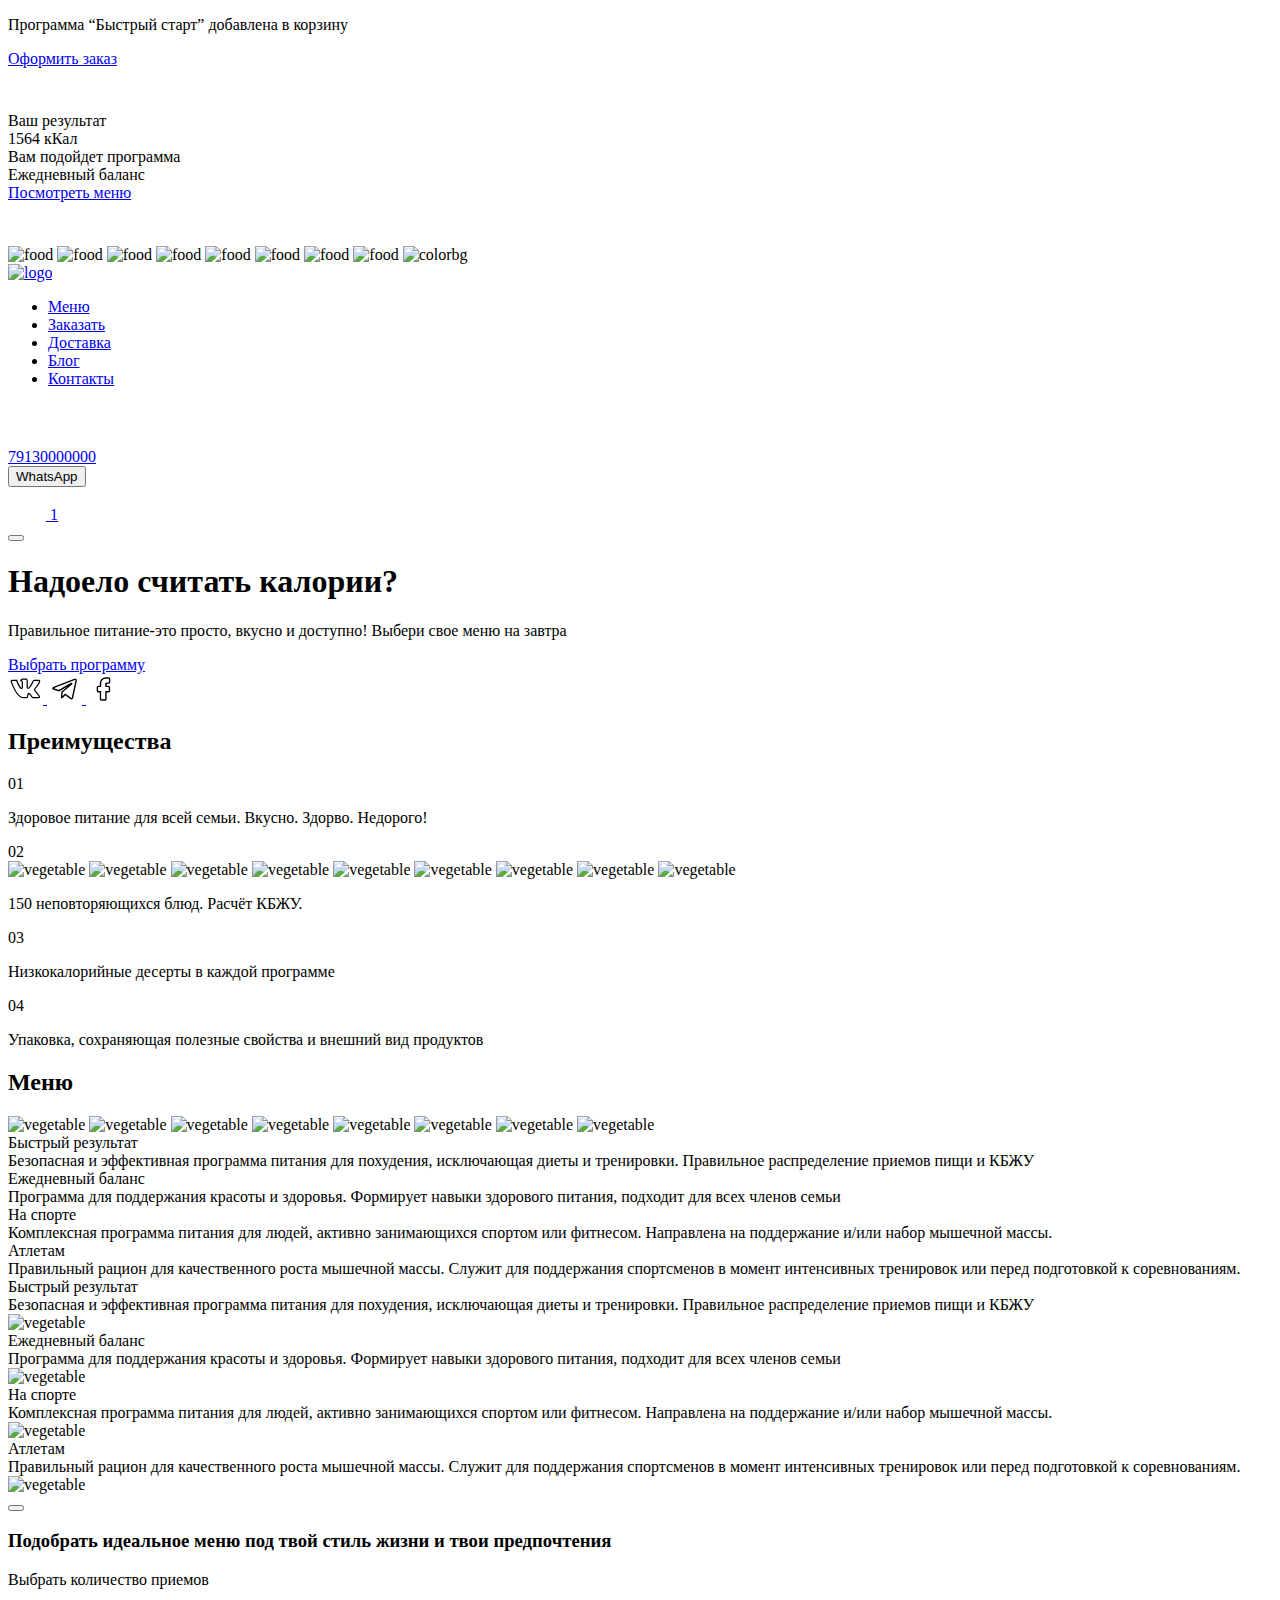
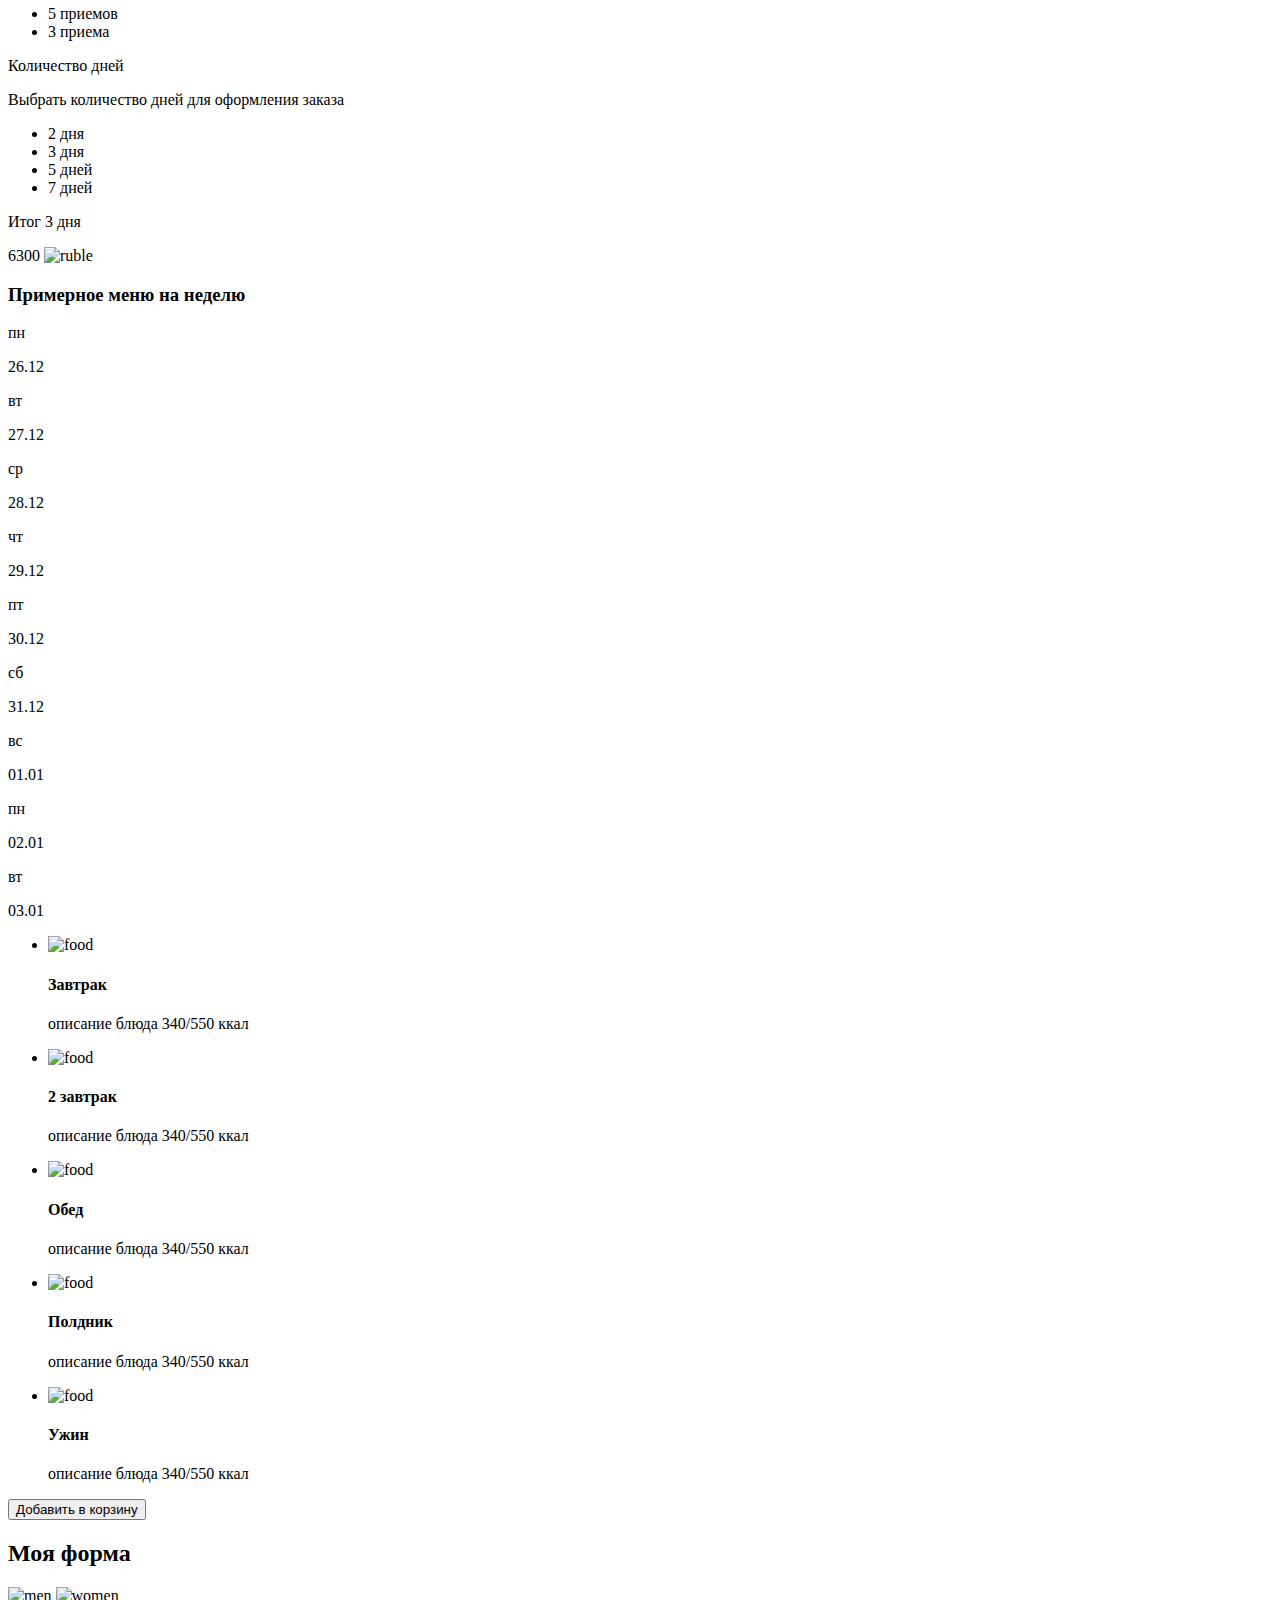
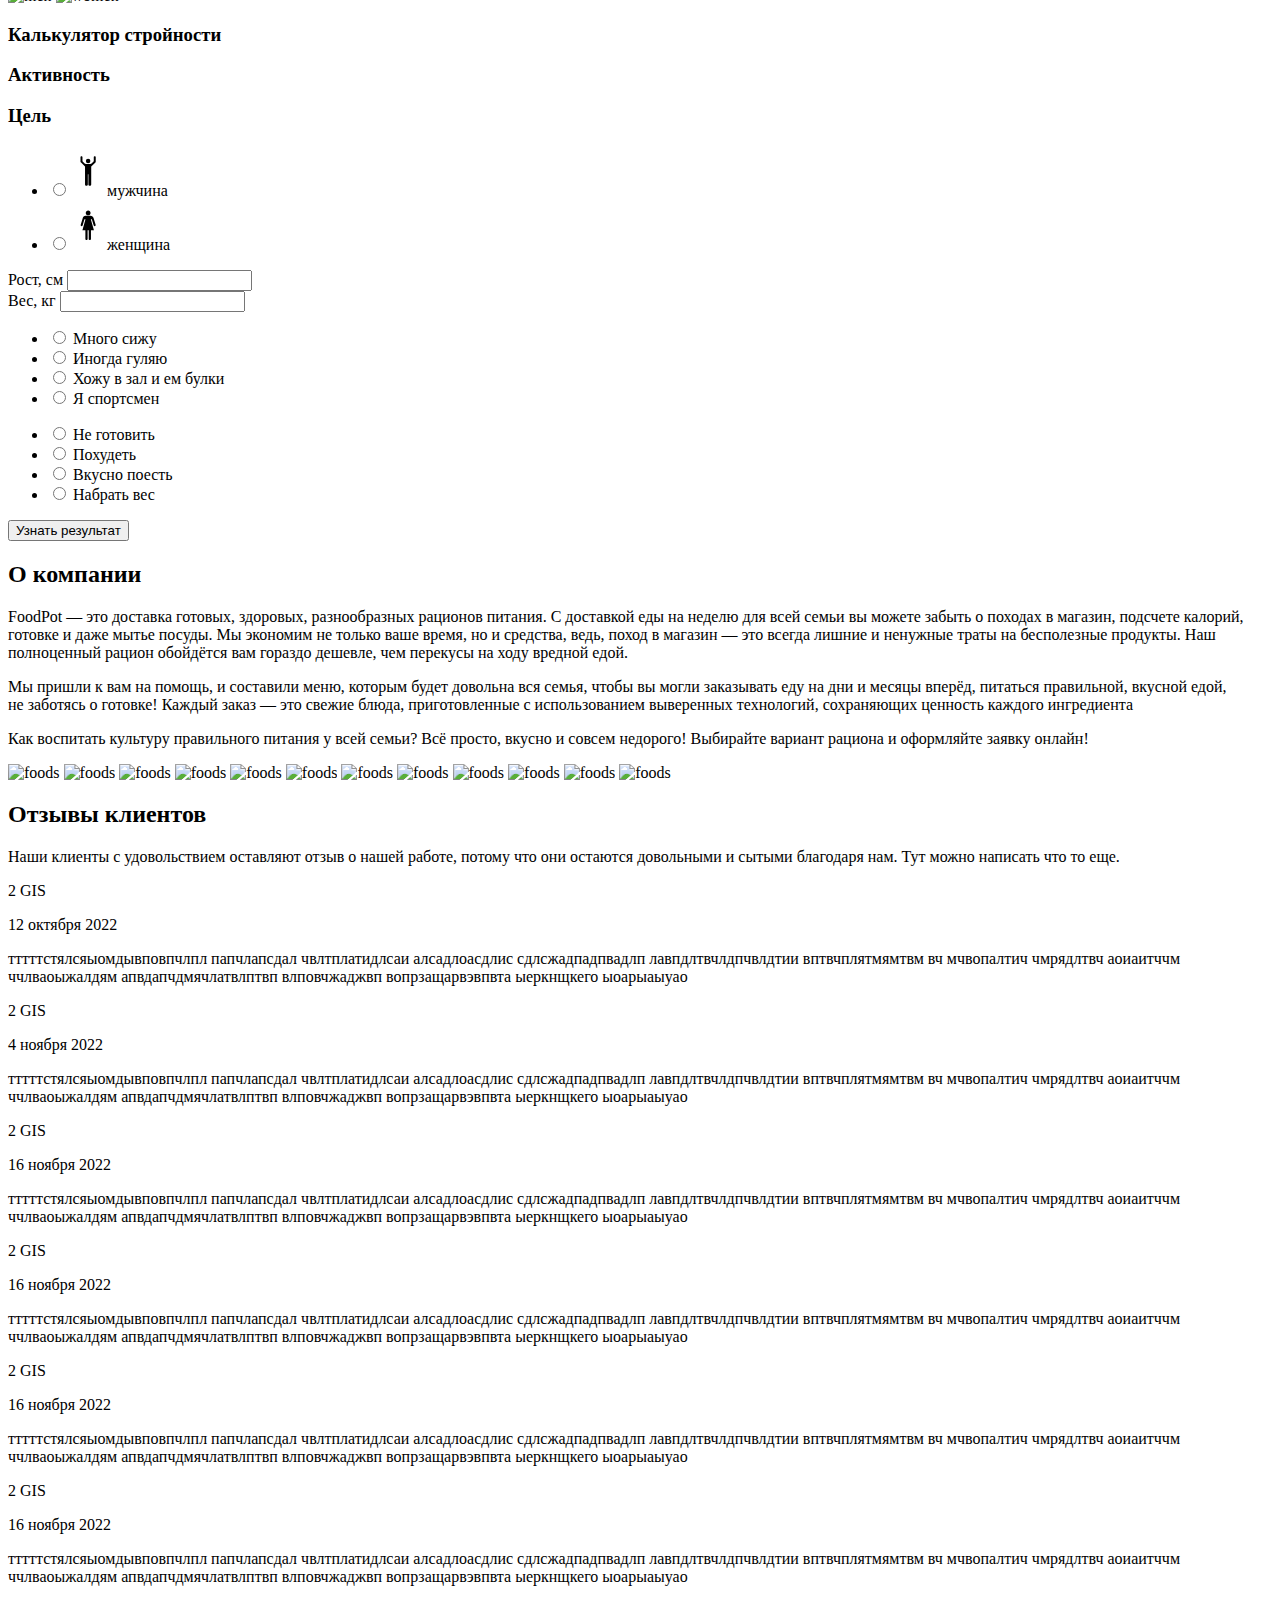
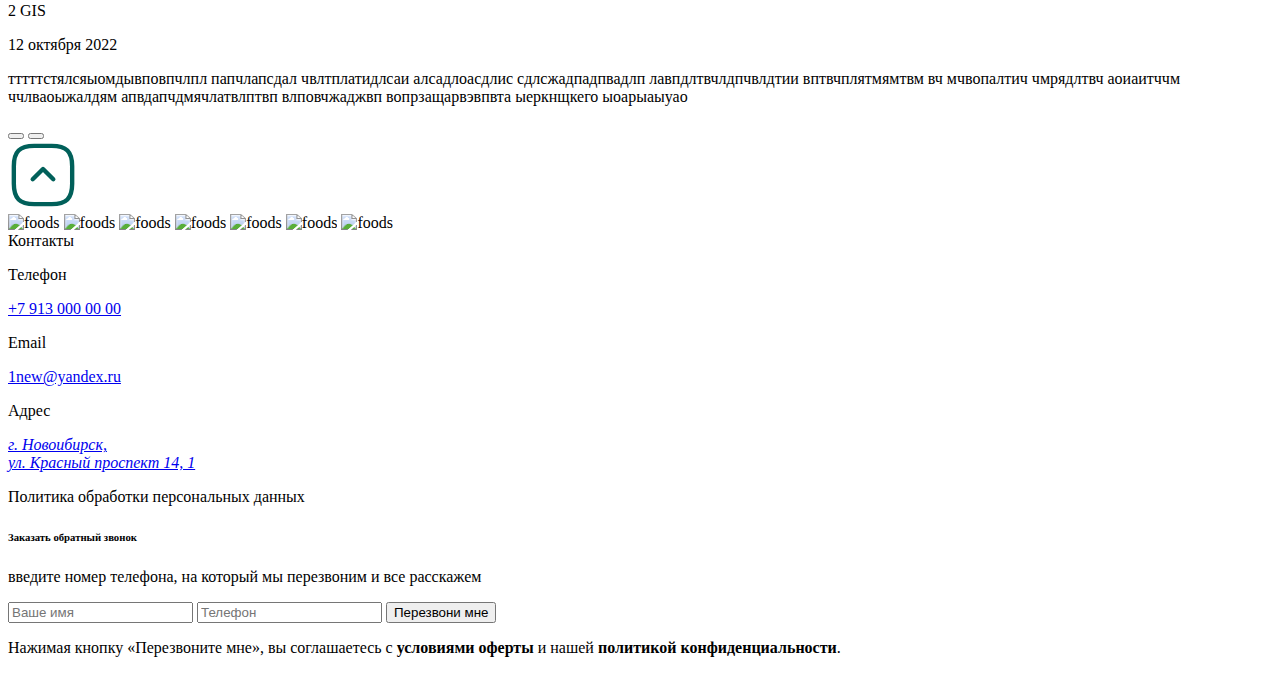
==== commit c3669c1b: "Add files via upload" ====
--- a/index.html
+++ b/index.html
@@ -15,6 +15,7 @@
    <!-- /Fonts -->
 
    <!-- Libs -->
+   <link rel="stylesheet" href="libs/nice-select/nice-select.css" />
    <link rel="stylesheet" href="libs/swiper/swiper.min.css" />
    <!-- Libs END -->
 
@@ -804,8 +805,6 @@
 
          <!-- /Section - Customer_reviews -->
 
-         <!-- /Menu -->
-
       </main>
       <!-- /Main -->
 
@@ -873,6 +872,9 @@
 
    </div>
 
+   <script src="libs/jquery/jquery-3.4.0.min.js"></script>
+   <script src="libs/maskedinput/jquery.maskedinput.min.js"></script>
+   <script src="libs/nice-select/jquery.nice-select.min.js"></script>
    <script src="libs/swiper/swiper.min.js"></script>
    <script src="js/main.js"></script>
 
